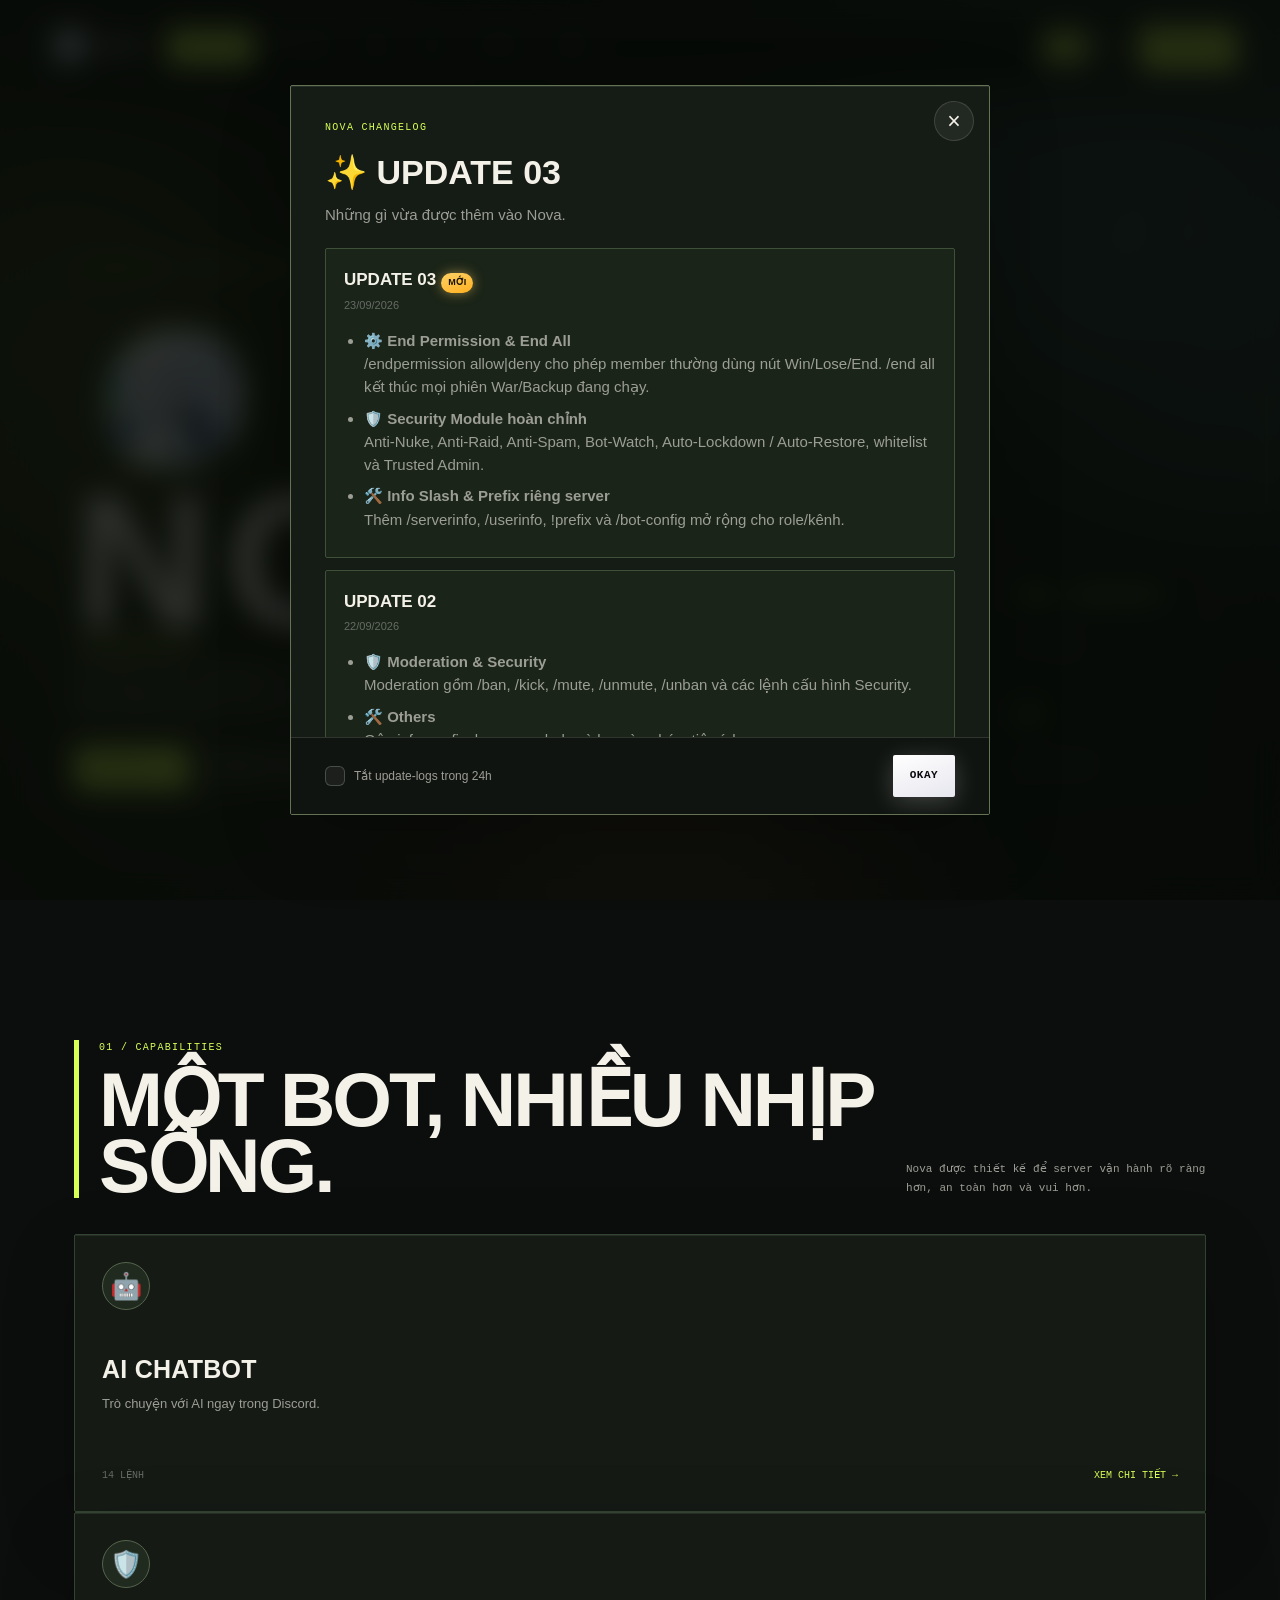
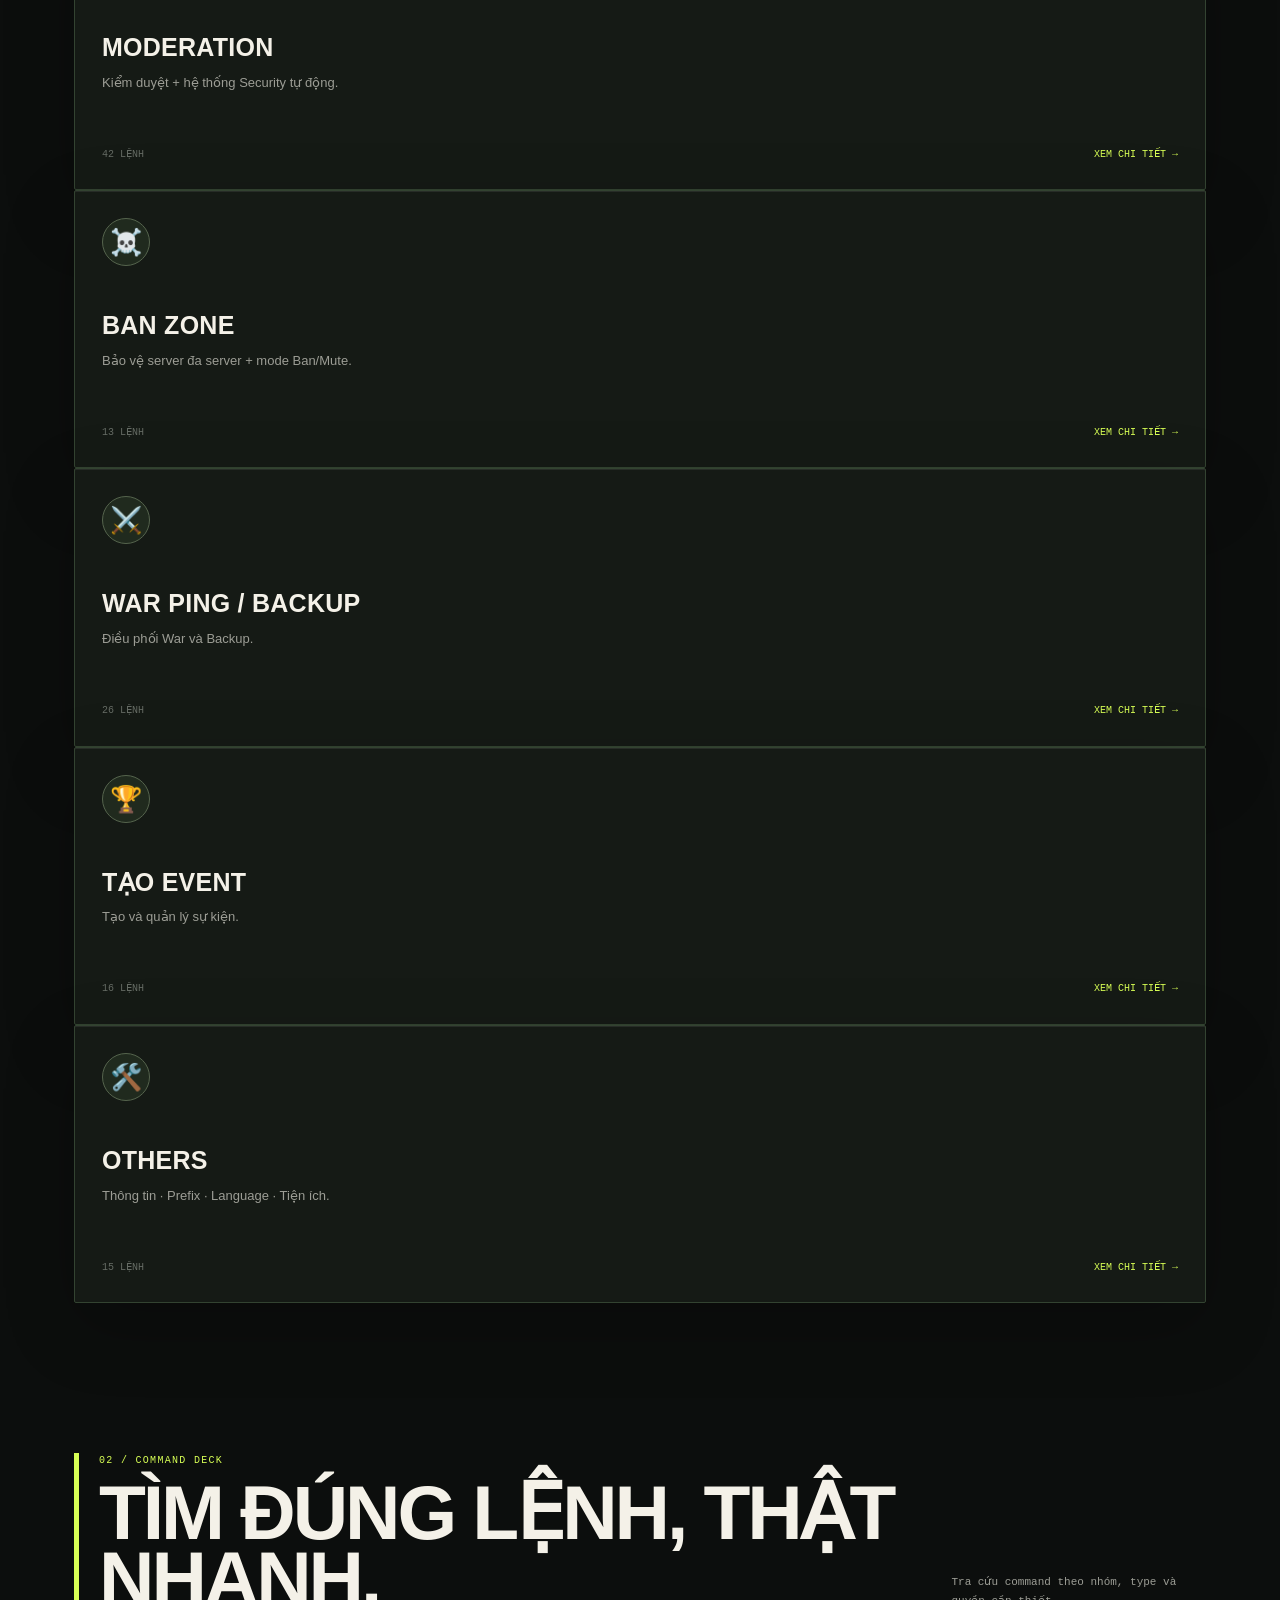
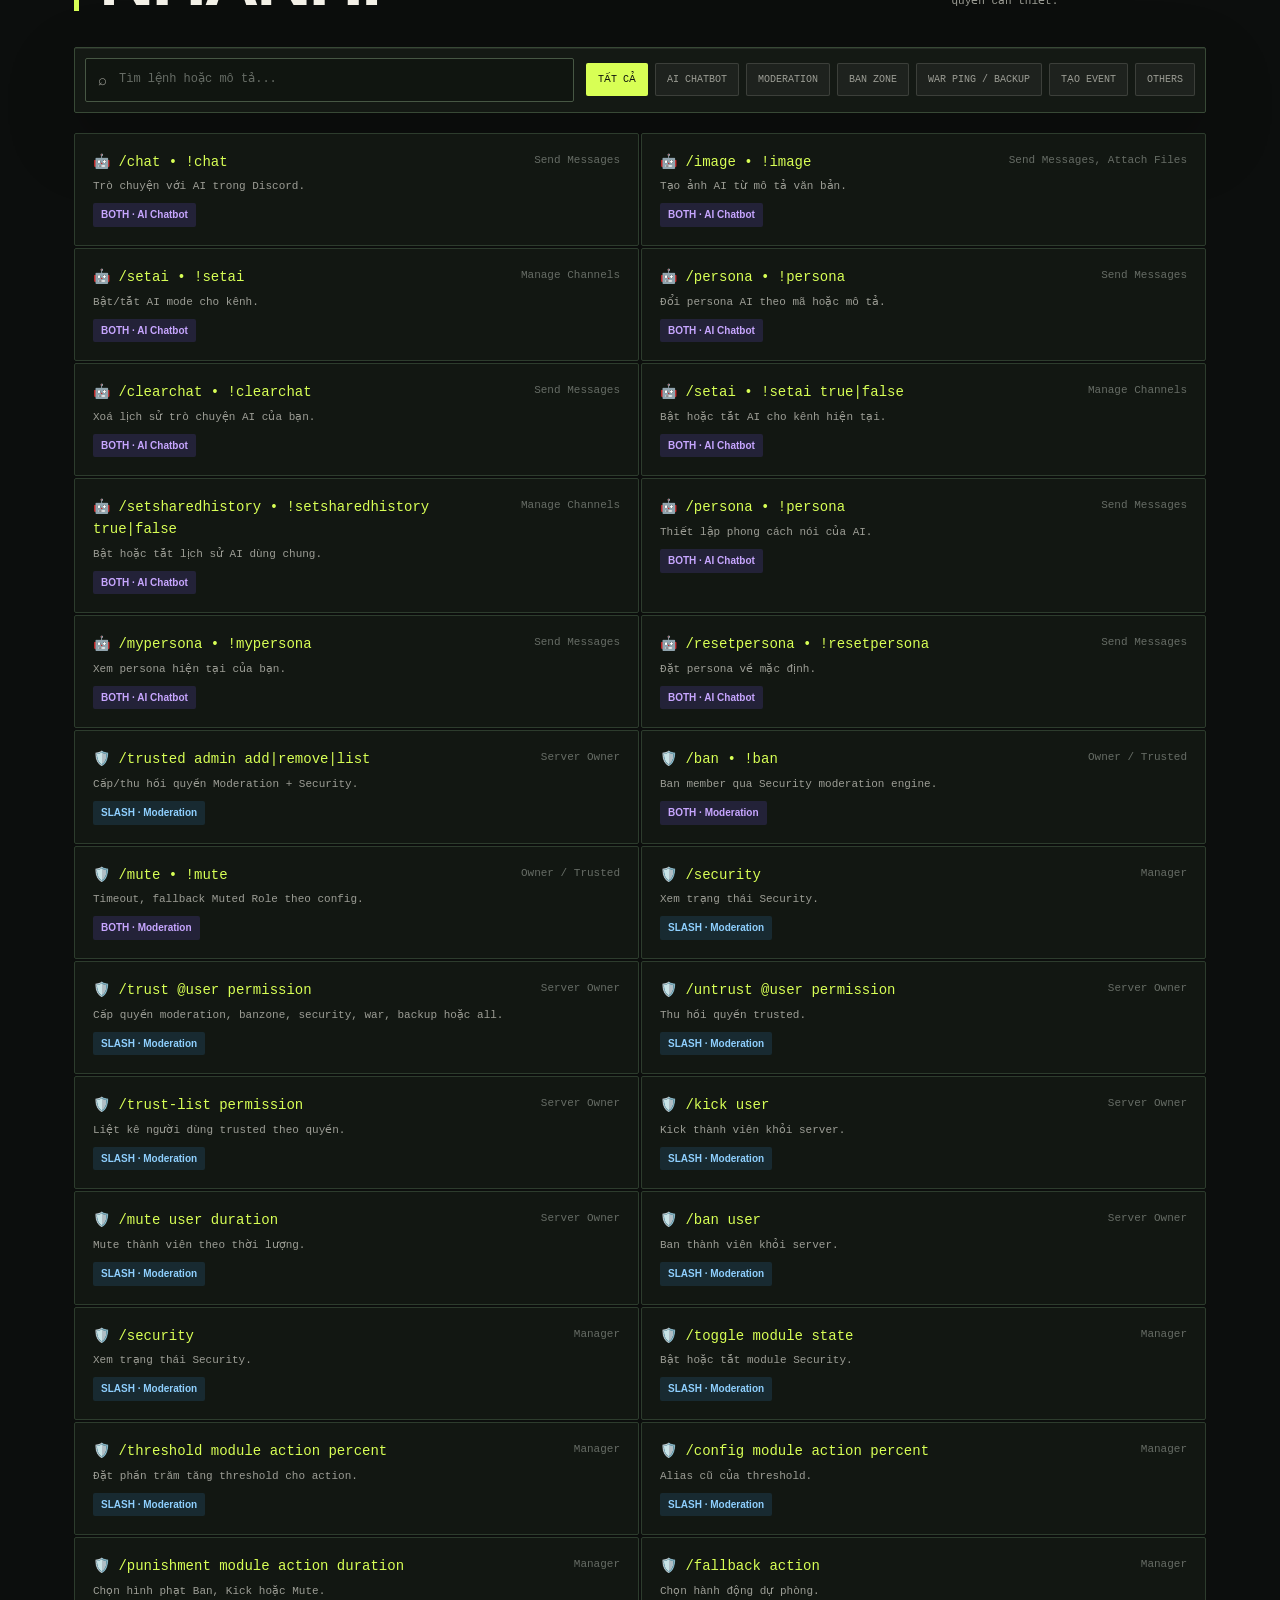
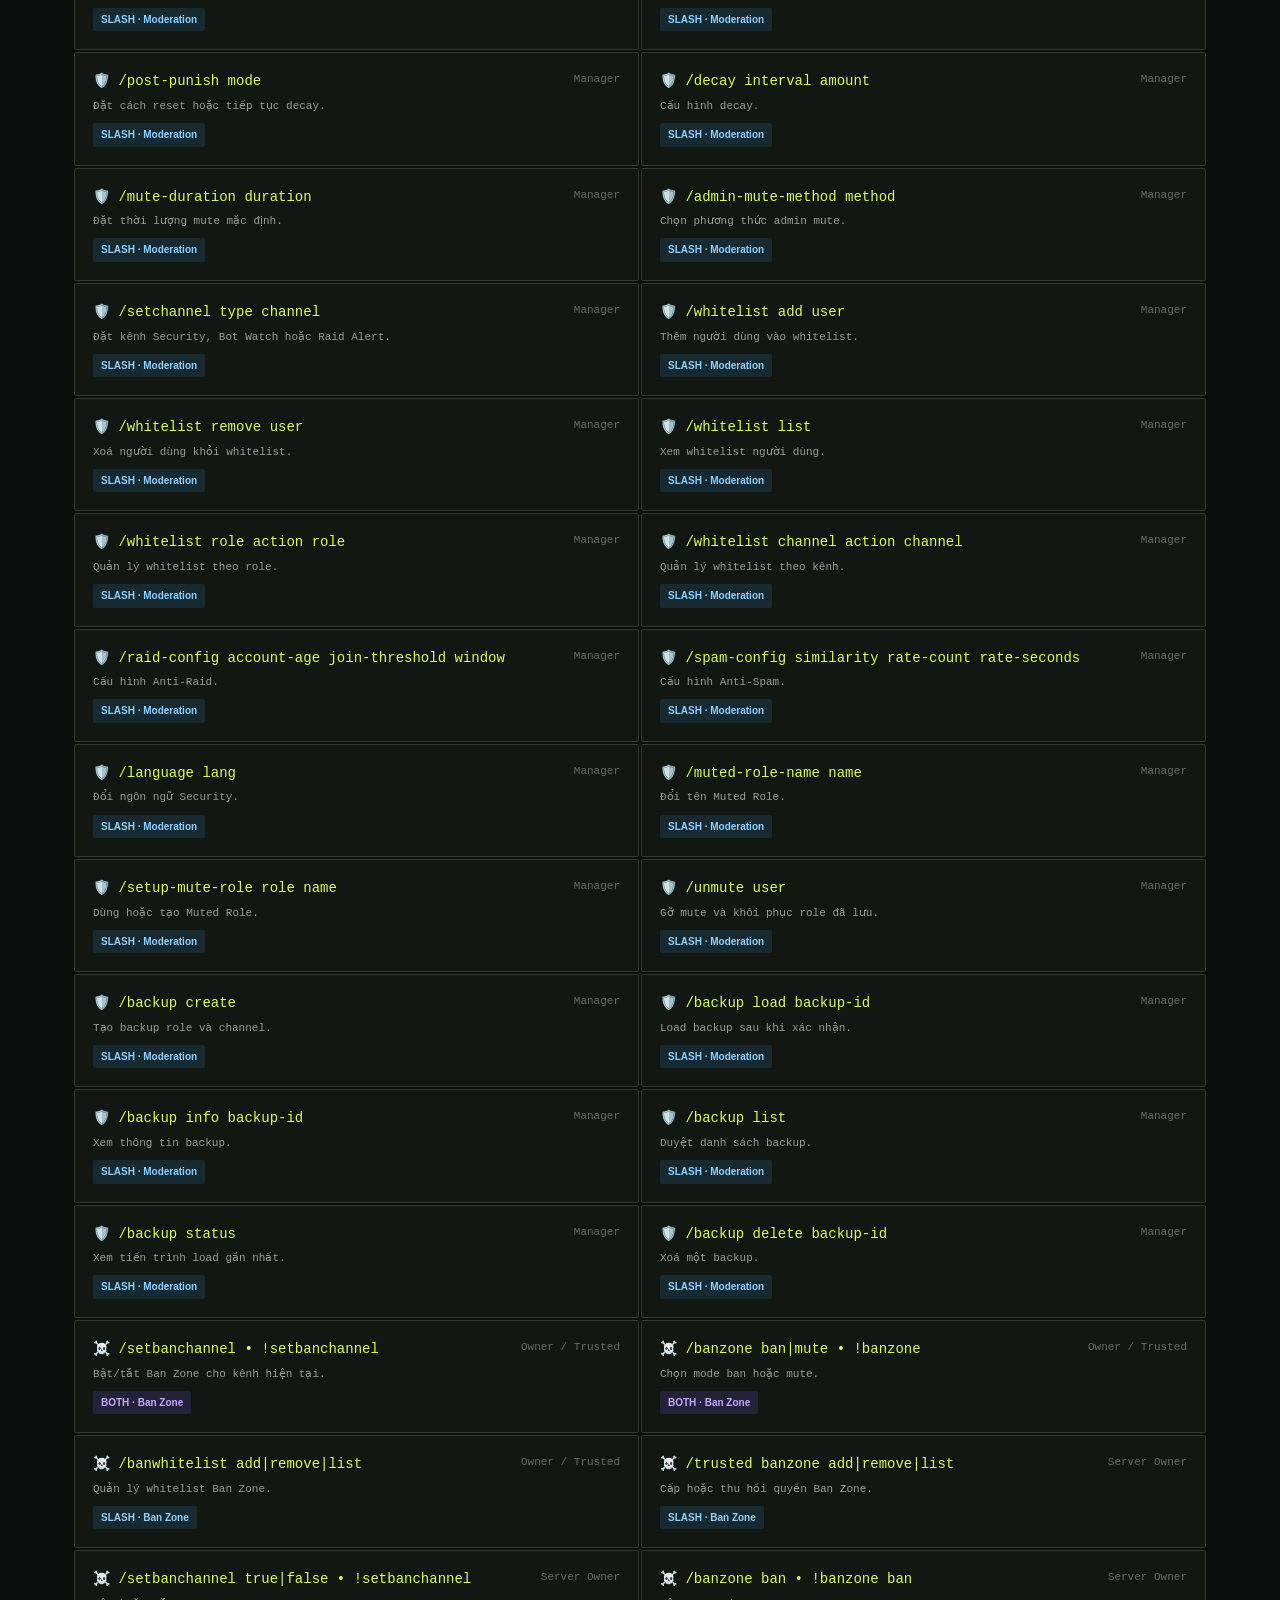
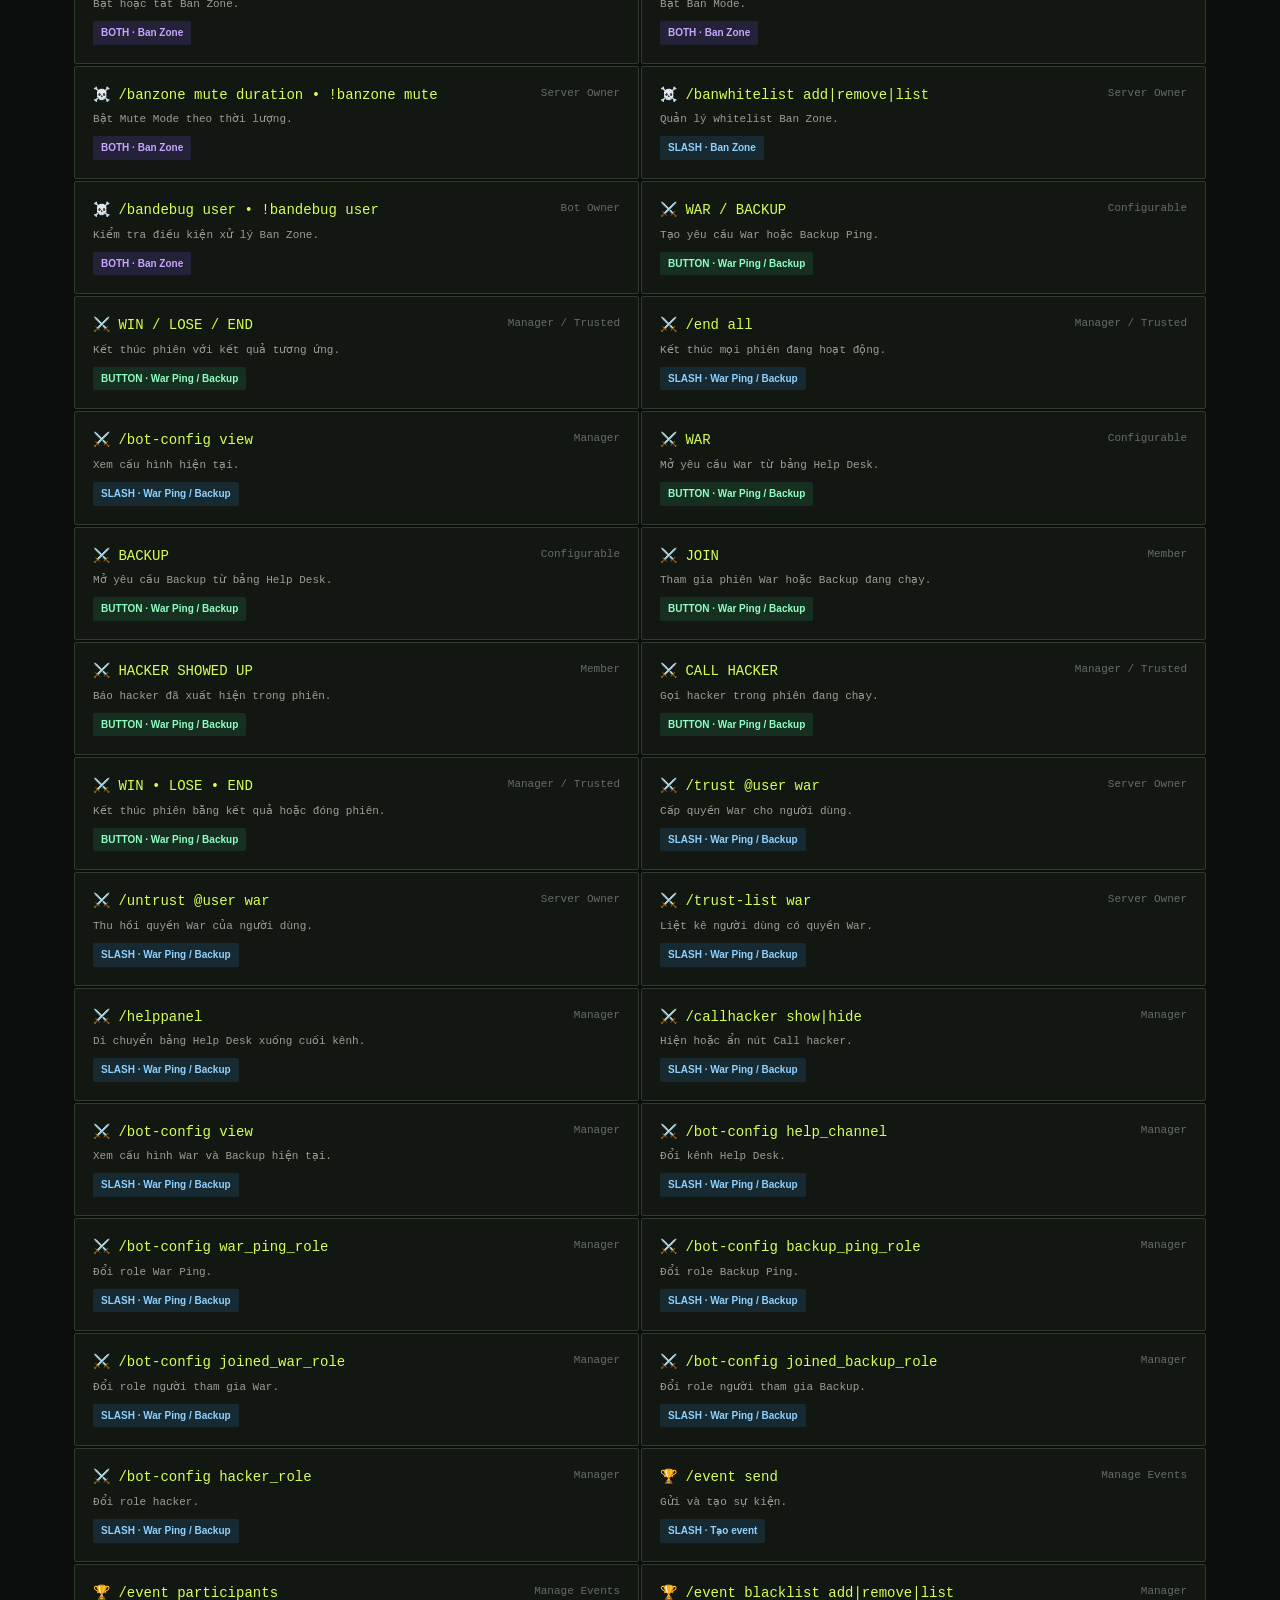
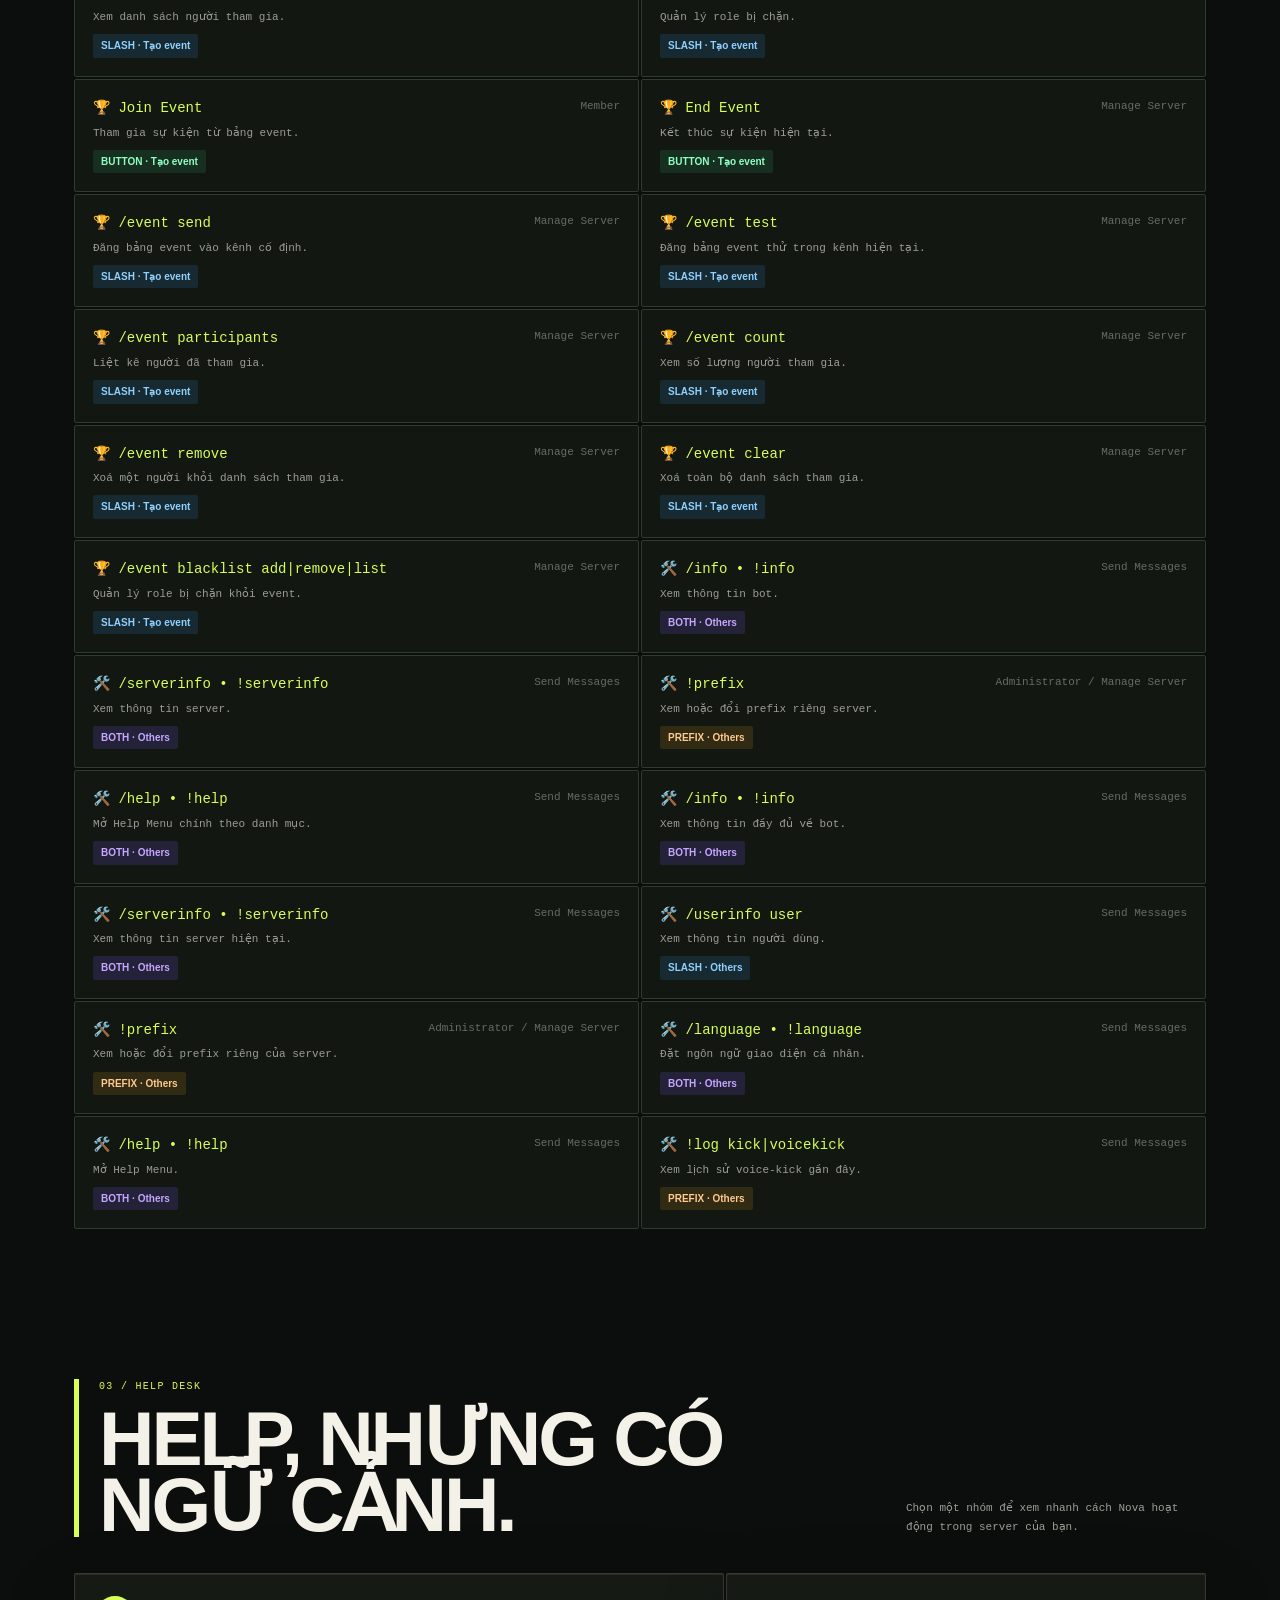
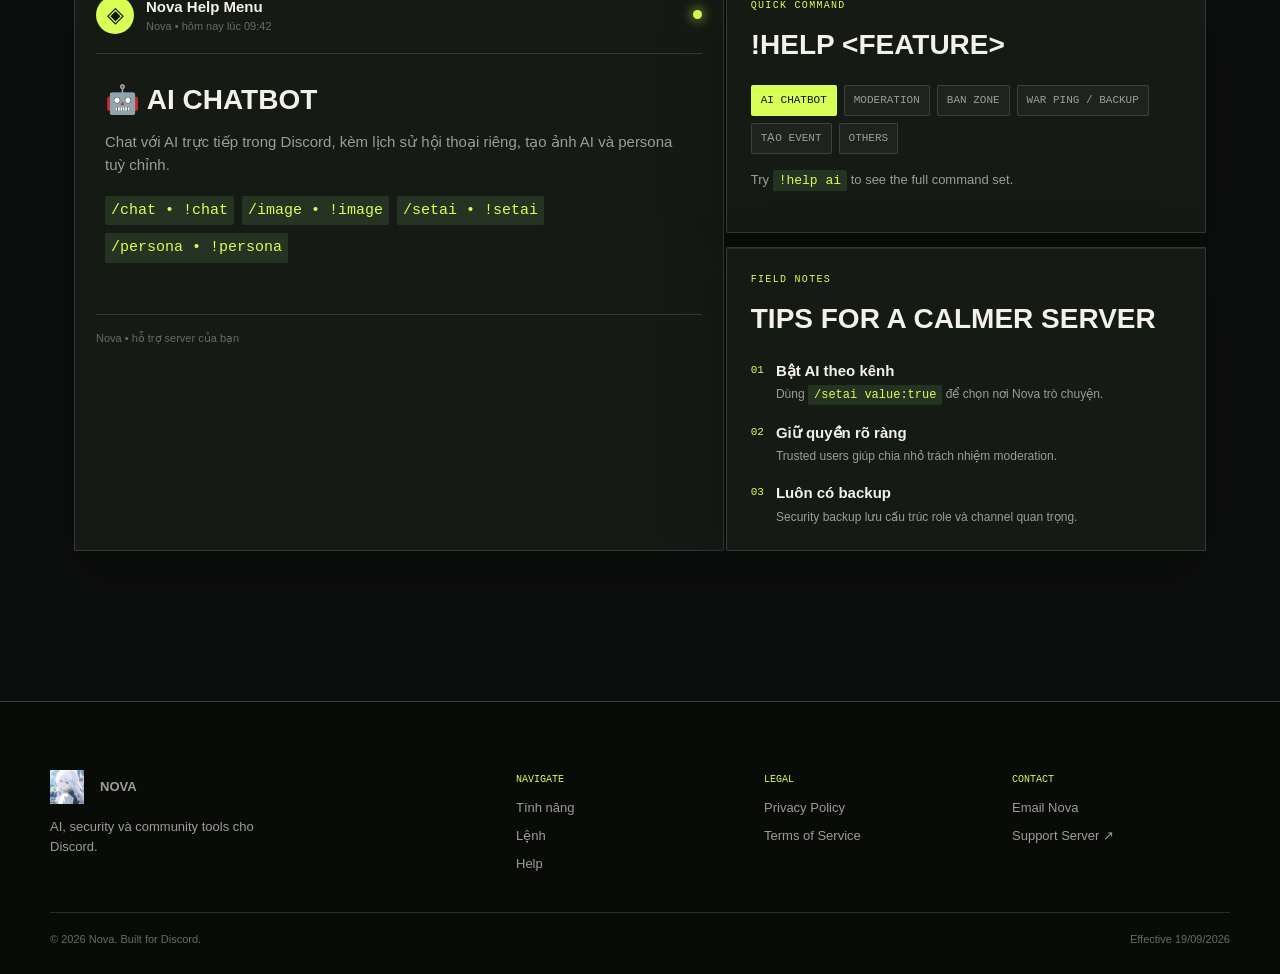
==== index.html @ 3b504ce3 "Update index.html" ====
<!doctype html>
<html lang="vi">
<head>
  <meta charset="utf-8">
  <meta name="viewport" content="width=device-width, initial-scale=1">
  <meta name="theme-color" content="#050507">
  <meta name="description" content="Nova - Discord bot với AI, moderation, Ban Zone, War Ping và Event.">
  <title>Nova — Discord bot</title>
  <link rel="icon" href="assets/favicon.svg?v=3" type="image/svg+xml">
  <link rel="alternate icon" href="assets/favicon.svg?v=3" sizes="any">
  <link rel="stylesheet" href="style.css">
  <link rel="stylesheet" href="redesign.css">
  <link rel="stylesheet" href="wordmark.css">
</head>
<body data-page="home">
  <a class="skip-link" href="#main">Bỏ qua đến nội dung</a>
  <div class="aurora" aria-hidden="true"><span class="blob blob-one"></span><span class="blob blob-two"></span><span class="blob blob-three"></span><span class="grain"></span></div>
  <header class="site-header">
    <nav class="nav glass" aria-label="Điều hướng chính">
      <a class="brand" href="#home" aria-label="Nova trang chủ"><img src="assets/avatar.svg" alt="Nova avatar"><span>Nova</span></a>
      <div class="nav-links">
        <a class="nav-link active" href="#home">Trang chủ</a><a class="nav-link" href="#features">Tính năng</a><a class="nav-link" href="#commands">Lệnh</a><a class="nav-link" href="#help">Help</a><a class="nav-link" href="privacy-policy.html">Privacy</a><a class="nav-link" href="terms-of-service.html">Terms</a>
      </div>
      <div class="nav-actions"><div class="language-switch" role="group" aria-label="Ngôn ngữ"><span class="seg-thumb"></span><button class="lang-button active" data-lang="vi">VI</button><button class="lang-button" data-lang="en">EN</button></div><a class="btn btn-primary invite-nav" href="https://discord.com/oauth2/authorize?client_id=1532745879944036523" target="_blank" rel="noreferrer">Mời Nova</a><button class="icon-button menu-toggle" aria-label="Mở menu" aria-expanded="false">☰</button></div>
    </nav>
    <div class="mobile-menu glass" aria-hidden="true"><a href="#home">Trang chủ</a><a href="#features">Tính năng</a><a href="#commands">Lệnh</a><a href="#help">Help</a><a href="privacy-policy.html">Privacy</a><a href="terms-of-service.html">Terms</a><a class="btn btn-primary" href="https://discord.gg/qkyu3G6WMa" target="_blank" rel="noreferrer">Tham gia Support Server</a></div>
  </header>
  <main id="main">
    <section id="home" class="hero section-shell">
      <div class="hero-copy reveal"><div class="avatar-wrap"><span class="avatar-glow"></span><img src="assets/avatar.svg" alt="Nova bot avatar" class="hero-avatar"></div><p class="eyebrow">✦ Discord bot / made for communities</p><h1>Nova</h1><p class="hero-subtitle">AI thông minh, moderation vững vàng và những công cụ cộng đồng được gói gọn trong một bot.</p><div class="hero-actions"><a class="btn btn-primary" href="https://discord.com/oauth2/authorize?client_id=1532745879944036523" target="_blank" rel="noreferrer">Mời Nova <span>↗</span></a><a class="btn btn-glass" href="https://discord.gg/qkyu3G6WMa" target="_blank" rel="noreferrer">Tham gia Support</a><a class="btn btn-ghost" href="#features">Khám phá tính năng <span>↓</span></a></div></div>
      <div class="stats-grid reveal"><div class="stat glass"><span class="stat-value">Qwen3.7-max</span><span class="stat-label">Mô hình AI</span></div><div class="stat glass"><span class="stat-value">nova_.inovation</span><span class="stat-label">Chủ sở hữu</span></div><div class="stat glass"><span class="stat-value">6</span><span class="stat-label">Nhóm tính năng</span></div><div class="stat glass"><span class="stat-value">60+</span><span class="stat-label">Lệnh sẵn sàng</span></div></div>
    </section>
    <section id="features" class="section-shell section"><div class="section-heading reveal"><div><p class="eyebrow">01 / capabilities</p><h2>Một bot, nhiều nhịp sống.</h2></div><p>Nova được thiết kế để server vận hành rõ ràng hơn, an toàn hơn và vui hơn.</p></div><div id="feature-grid" class="feature-grid"></div></section>
    <section id="commands" class="section-shell section"><div class="section-heading reveal"><div><p class="eyebrow">02 / command deck</p><h2>Tìm đúng lệnh, thật nhanh.</h2></div><p>Tra cứu command theo nhóm, type và quyền cần thiết.</p></div><div class="command-toolbar glass"><div class="search-wrap"><span>⌕</span><input id="command-search" type="search" placeholder="Tìm lệnh hoặc mô tả..." aria-label="Tìm lệnh"><button id="clear-search" class="clear-search" aria-label="Xóa tìm kiếm">×</button></div><div id="category-chips" class="chips"></div></div><div id="command-list" class="command-list"></div><p id="no-results" class="empty-state" hidden>Không tìm thấy lệnh phù hợp.</p></section>
    <section id="help" class="section-shell section"><div class="section-heading reveal"><div><p class="eyebrow">03 / help desk</p><h2>Help, nhưng có ngữ cảnh.</h2></div><p>Chọn một nhóm để xem nhanh cách Nova hoạt động trong server của bạn.</p></div><div class="help-layout"><div class="discord-preview glass reveal"><div class="discord-top"><span class="discord-mark">◈</span><div><strong>Nova Help Menu</strong><small>Nova • hôm nay lúc 09:42</small></div><span class="online-dot"></span></div><div id="help-preview" class="help-preview"></div><div class="discord-footer">Nova • hỗ trợ server của bạn</div></div><div class="help-side"><div class="glass help-panel reveal"><p class="eyebrow">Quick command</p><h3>!help &lt;feature&gt;</h3><div id="help-feature-chips" class="chips compact"></div><div id="help-feature-result" class="help-result"></div></div><div class="glass help-panel reveal"><p class="eyebrow">Field notes</p><h3>Tips for a calmer server</h3><ul class="tip-list"><li><span>01</span><div><strong>Bật AI theo kênh</strong><small>Dùng <code>/setai value:true</code> để chọn nơi Nova trò chuyện.</small></div></li><li><span>02</span><div><strong>Giữ quyền rõ ràng</strong><small>Trusted users giúp chia nhỏ trách nhiệm moderation.</small></div></li><li><span>03</span><div><strong>Luôn có backup</strong><small>Security backup lưu cấu trúc role và channel quan trọng.</small></div></li></ul></div></div></div></section>
  </main>
  <footer class="site-footer"><div class="footer-inner"><div class="footer-brand"><a class="brand" href="#home"><img src="assets/avatar.svg" alt="Nova avatar"><span>Nova</span></a><p>AI, security và community tools cho Discord.</p></div><div><p class="footer-label">Navigate</p><a href="#features">Tính năng</a><a href="#commands">Lệnh</a><a href="#help">Help</a></div><div><p class="footer-label">Legal</p><a href="privacy-policy.html">Privacy Policy</a><a href="terms-of-service.html">Terms of Service</a></div><div><p class="footer-label">Contact</p><a href="mailto:anhbao27072011@gmail.com">Email Nova</a><a href="https://discord.gg/qkyu3G6WMa" target="_blank" rel="noreferrer">Support Server ↗</a></div></div><div class="footer-bottom"><span>© 2026 Nova. Built for Discord.</span><span>Effective 19/09/2026</span></div></footer>
  <div id="feature-modal" class="modal-backdrop" hidden><div class="modal glass" role="dialog" aria-modal="true" aria-labelledby="feature-modal-title"><button class="modal-close icon-button" data-close="feature-modal" aria-label="Đóng">×</button><div id="feature-modal-content"></div></div></div>
  <div id="update-modal" class="modal-backdrop" hidden><div class="update-modal glass" role="dialog" aria-modal="true" aria-labelledby="update-modal-title"><button class="modal-close icon-button" data-close="update-modal" aria-label="Đóng">×</button><header class="update-header"><p class="eyebrow">Nova changelog</p><h2 id="update-modal-title">✨ UPDATE 03</h2><p>Những gì vừa được thêm vào Nova.</p></header><div id="update-log-body" class="update-history"></div><footer class="update-footer"><label><input id="snooze-updates" type="checkbox"> Tắt update-logs trong 24h</label><button class="btn btn-light" data-close="update-modal">Okay</button></footer></div></div>
  <script src="script.js"></script>
  <script src="motion.js"></script>
</body>
</html>
---- style.css ----
@import url("redesign.css");
@import url("wordmark.css");

/* Final visual overrides for the redesign. */
:is(.avatar-wrap,.brand,.footer-brand) img{box-shadow:none!important;background:transparent!important}
.avatar-glow{display:none!important}
.brand img{width:34px!important;height:34px!important;object-fit:cover!important}
.stats-grid{width:min(940px,100%);margin-inline:auto!important;justify-content:center}
.legal-page{width:min(940px,calc(100% - 40px));margin-inline:auto}
.footer-brand .brand{display:flex!important;flex-direction:row!important;align-items:center!important;width:max-content!important;gap:14px!important}
.footer-brand .brand>span{display:inline-block!important;margin-left:0!important;white-space:nowrap!important}

/* ============================================================
   FIX: Lưới feature card gọn gàng 3 cột × 2 hàng
   Ghi đè các offset/translateY lộn xộn từ redesign.css
   ============================================================ */
.feature-grid{
  grid-template-columns:repeat(3,1fr)!important;
  gap:14px!important;
}
.feature-card,
.feature-card:nth-child(4){
  grid-column:auto!important;
}
.feature-card:nth-child(5),
.feature-card:nth-child(6){
  transform:none!important;
}
.feature-card:hover,
.feature-card:nth-child(4):hover,
.feature-card:nth-child(5):hover,
.feature-card:nth-child(6):hover{
  transform:translateY(-10px) rotate(-1deg)!important;
}

body[data-page="legal"]{background:#0c0e0d!important;color:#f4f1e8!important;font-family:"Trebuchet MS",Century Gothic,sans-serif!important;background-image:linear-gradient(rgba(244,241,232,.035) 1px,transparent 1px),linear-gradient(90deg,rgba(244,241,232,.035) 1px,transparent 1px)!important;background-size:72px 72px!important}
body[data-page="legal"] .aurora{display:none!important}
body[data-page="legal"] .site-header{top:18px!important}
body[data-page="legal"] .nav{height:58px!important;border-radius:2px!important;padding:0 10px 0 18px!important;background:rgba(12,15,13,.84)!important;border:1px solid rgba(216,255,85,.22)!important;box-shadow:0 0 0 1px rgba(216,255,85,.04),0 18px 45px rgba(0,0,0,.3)!important}
body[data-page="legal"] .brand{font-size:17px!important;text-transform:uppercase!important;letter-spacing:.12em!important}
body[data-page="legal"] .brand img{width:34px!important;height:34px!important;border-radius:2px!important;box-shadow:5px 5px 0 #d8ff55!important}
body[data-page="legal"] .brand img{box-shadow:none!important}
body[data-page="legal"] .nav-link{border-radius:2px!important;color:#aaa99f!important;font-family:"Courier New",monospace!important;font-size:11px!important;text-transform:uppercase!important}
body[data-page="legal"] .nav-link:hover,body[data-page="legal"] .nav-link.active{color:#10130e!important;background:#d8ff55!important}
body[data-page="legal"] .nav-links{display:none!important}
body[data-page="legal"] .nav-actions{display:flex!important;align-items:center!important;gap:14px!important;margin-left:auto!important}
body[data-page="legal"] .nav-actions>a{display:none!important}
body[data-page="legal"] .nav-actions .language-switch{display:flex!important;position:relative!important;width:110px!important;height:40px!important;align-items:center!important;justify-content:space-around!important}
body[data-page="legal"] .nav-actions .lang-button{position:relative!important;z-index:2!important;width:50%!important;height:100%!important;border:0!important;background:transparent!important;color:#aaa99f!important;font:700 11px "Courier New",monospace!important}
body[data-page="legal"] .nav-actions .lang-button.active{color:#10130e!important}
body[data-page="legal"] .nav-actions .seg-thumb{position:absolute!important;z-index:1!important;inset:1px auto 1px 1px!important;width:50%!important;background:#d8ff55!important;transition:transform .2s ease!important}
body[data-page="legal"] .nav-actions .language-switch.en .seg-thumb{transform:translateX(100%)!important}
body[data-page="legal"] .nav-actions .menu-toggle{display:grid!important;place-items:center!important;width:40px!important;height:40px!important;border:1px solid rgba(244,241,232,.22)!important;border-radius:2px!important;background:rgba(19,23,20,.72)!important;font-size:24px!important}
body[data-page="legal"] .mobile-menu{display:none!important;position:fixed!important;top:88px!important;right:24px!important;left:auto!important;width:220px!important;padding:16px!important;z-index:30!important}
body[data-page="legal"] .mobile-menu.open{display:grid!important;gap:12px!important}
body[data-page="legal"] .nav-actions::before{content:"VI        EN";display:inline-flex;align-items:center;height:38px;padding:0 13px;border:1px solid rgba(244,241,232,.22);border-radius:2px;color:#aaa99f;background:rgba(19,23,20,.72);font:700 11px "Courier New",monospace;white-space:pre;word-spacing:0}
body[data-page="legal"] .nav-actions::after{content:"☰";display:grid;place-items:center;width:40px;height:40px;border:1px solid rgba(244,241,232,.22);border-radius:2px;color:#f4f1e8;background:rgba(19,23,20,.72);font:24px/1 Arial,sans-serif}
body[data-page="legal"] .nav-actions::before,body[data-page="legal"] .nav-actions::after{display:none!important}
body[data-page="legal"] .legal-page{width:min(940px,calc(100% - 40px))!important;margin:0 auto!important;padding:150px 0 90px!important;background:transparent!important}
body[data-page="legal"] .legal-doc{background:rgba(19,23,20,.92)!important;border:1px solid rgba(216,255,85,.24)!important;border-radius:2px!important;box-shadow:0 24px 70px rgba(0,0,0,.22),inset 0 1px rgba(255,255,255,.08)!important}
body[data-page="legal"] .legal-doc h1{font-family:"Trebuchet MS",Arial,sans-serif!important;font-weight:900!important;letter-spacing:0!important;line-height:.92!important}
body[data-page="legal"] .legal-doc h2{font-family:"Trebuchet MS",Arial,sans-serif!important}
body[data-page="legal"] .legal-doc .eyebrow,body[data-page="legal"] .footer-label{font-family:"Courier New",monospace!important;color:#d8ff55!important}

/* ============================================================
   Nút "Quay lại Trang Chủ" — cố định góc phải dưới viewport
   ============================================================ */
body[data-page="legal"] .footer-bottom span:last-child a[href="index.html"]{
  position:fixed!important;
  right:24px!important;
  bottom:24px!important;
  top:auto!important;
  left:auto!important;
  z-index:60!important;
  display:inline-flex!important;
  align-items:center!important;
  margin:0!important;
  padding:12px 16px;
  border:1px solid #d8ff55;
  border-radius:2px;
  background:#d8ff55;
  color:#10130e;
  font-family:"Courier New",monospace!important;
  font-weight:700!important;
  font-size:0!important;
  line-height:1;
  text-transform:uppercase;
  box-shadow:5px 5px 0 rgba(216,255,85,.28);
  transition:transform .2s ease, box-shadow .2s ease;
}
body[data-page="legal"] .footer-bottom span:last-child a[href="index.html"]::after{
  content:"Quay lại Trang Chủ";
  font-size:11px;
  letter-spacing:.04em;
}
body[data-page="legal"] .footer-bottom span:last-child a[href="index.html"]:hover{
  transform:translate(-2px,-2px);
  box-shadow:7px 7px 0 rgba(216,255,85,.4);
}
@media (max-width:480px){
  body[data-page="legal"] .footer-bottom span:last-child a[href="index.html"]{
    right:14px!important;
    bottom:14px!important;
    padding:10px 13px;
  }
}

.modal-backdrop[hidden]{display:none}
:root{--bg:#050507;--glass:rgba(255,255,255,.055);--stroke:rgba(255,255,255,.11);--stroke-2:rgba(255,255,255,.2);--text:#f5f5f7;--muted:rgba(235,235,245,.62);--muted-2:rgba(235,235,245,.4);--accent:#7c5cff;--accent-2:#3fa9ff;--accent-3:#ff5ca8;--new:#ffd166;--radius:22px;--radius-lg:30px;--shadow:0 24px 70px rgba(0,0,0,.6);--shadow-sm:0 10px 30px rgba(0,0,0,.4);--blur:saturate(180%) blur(26px);--nav-h:64px;--maxw:1180px;--font:-apple-system,BlinkMacSystemFont,"SF Pro Display","SF Pro Text","Segoe UI",Inter,Roboto,"Helvetica Neue",Arial,sans-serif;--mono:ui-monospace,SFMono-Regular,Menlo,Consolas,monospace}*{box-sizing:border-box}html{scroll-behavior:smooth}body{margin:0;background:var(--bg);color:var(--text);font-family:var(--font);font-size:15px;line-height:1.55;overflow-x:hidden}a{color:inherit;text-decoration:none}button,input{font:inherit}button{color:inherit;cursor:pointer}.aurora{position:fixed;inset:0;z-index:-1;overflow:hidden;pointer-events:none;background:radial-gradient(1200px 700px at 15% -10%,rgba(124,92,255,.22),transparent 60%),radial-gradient(900px 600px at 90% 10%,rgba(63,169,255,.16),transparent 60%),radial-gradient(1000px 800px at 50% 110%,rgba(255,92,168,.12),transparent 60%),linear-gradient(180deg,#050507,#08080d 50%,#050507)}.blob{position:absolute;width:38vw;height:38vw;min-width:330px;min-height:330px;border-radius:50%;filter:blur(90px);opacity:.5}.blob-one{background:#694bff;left:-14%;top:12%;animation:drift-one 38s ease-in-out infinite}.blob-two{background:#168cff;right:-16%;top:4%;animation:drift-two 46s ease-in-out infinite}.blob-three{background:#e84099;left:32%;bottom:-28%;animation:drift-three 50s ease-in-out infinite}.grain{position:absolute;inset:0;opacity:.035;mix-blend-mode:overlay;background-image:url("data:image/svg+xml,%3Csvg viewBox='0 0 180 180' xmlns='http://www.w3.org/2000/svg'%3E%3Cfilter id='n'%3E%3CfeTurbulence type='fractalNoise' baseFrequency='.9' numOctaves='4' stitchTiles='stitch'/%3E%3C/filter%3E%3Crect width='100%25' height='100%25' filter='url(%23n)' opacity='.7'/%3E%3C/svg%3E")}.glass{background:linear-gradient(160deg,rgba(255,255,255,.09),rgba(255,255,255,.035));border:1px solid var(--stroke);border-radius:var(--radius-lg);backdrop-filter:var(--blur);-webkit-backdrop-filter:var(--blur);box-shadow:var(--shadow-sm),inset 0 1px 0 rgba(255,255,255,.14);position:relative;isolation:isolate}.glass:after{content:"";position:absolute;inset:0;border-radius:inherit;background:linear-gradient(180deg,rgba(255,255,255,.1),transparent 40%);mix-blend-mode:overlay;opacity:.6;pointer-events:none;z-index:-1}.site-header{position:fixed;top:12px;left:0;right:0;z-index:20;pointer-events:none}.nav{height:64px;max-width:calc(var(--maxw) + 32px);margin:auto;padding:0 12px 0 16px;display:flex;align-items:center;gap:22px;background:linear-gradient(160deg,rgba(22,22,30,.78),rgba(14,14,20,.68));border-radius:20px;pointer-events:auto}.brand{display:flex;align-items:center;gap:10px;font-weight:800;font-size:18px;letter-spacing:-.03em;white-space:nowrap}.brand img{width:34px;height:34px;border-radius:11px;box-shadow:0 7px 20px rgba(90,60,255,.35)}.nav-links{display:flex;align-items:center;gap:2px;flex:1}.nav-link{padding:9px 13px;border-radius:12px;color:var(--muted);transition:all .2s ease}.nav-link:hover,.nav-link.active{color:var(--text);background:rgba(255,255,255,.08)}.nav-link.active{box-shadow:inset 0 1px rgba(255,255,255,.1)}

/* Đẩy cụm VI/EN + Mời Nova + menu 3 gạch sang phải */
.nav-actions{display:flex;align-items:center;gap:10px;margin-left:auto}

.language-switch{position:relative;width:88px;height:36px;border-radius:12px;background:rgba(255,255,255,.07);border:1px solid var(--stroke);display:flex;padding:3px}.seg-thumb{position:absolute;left:3px;top:3px;width:40px;height:28px;border-radius:9px;background:linear-gradient(160deg,rgba(255,255,255,.95),rgba(230,230,245,.82));transition:transform .32s cubic-bezier(.34,1.4,.5,1);z-index:0}.language-switch.en .seg-thumb{transform:translateX(100%)}.lang-button{width:40px;height:28px;border:0;background:transparent;color:var(--muted);font-size:11px;font-weight:800;position:relative;z-index:1}.lang-button.active{color:#0a0a12}.btn{border:1px solid transparent;border-radius:14px;display:inline-flex;justify-content:center;align-items:center;gap:8px;min-height:44px;padding:0 17px;font-weight:750;transition:transform .22s cubic-bezier(.34,1.3,.5,1),box-shadow .22s,background .22s}.btn:hover{transform:translateY(-2px)}.btn:active{transform:scale(.97)}.btn-primary{background:linear-gradient(160deg,#8b6bff,#5f3fff 55%,#3f7bff);box-shadow:0 8px 26px rgba(110,80,255,.42),inset 0 1px rgba(255,255,255,.35)}.btn-primary:hover{box-shadow:0 12px 35px rgba(110,80,255,.6),inset 0 1px rgba(255,255,255,.45)}.btn-glass{background:linear-gradient(160deg,rgba(255,255,255,.16),rgba(255,255,255,.07));border-color:var(--stroke-2);backdrop-filter:blur(12px)}.btn-ghost{background:transparent;border-color:var(--stroke);color:var(--muted)}.btn-ghost:hover{background:rgba(255,255,255,.06);color:var(--text)}.btn-light{background:linear-gradient(160deg,#fff,#e6e6ee);color:#08080c;box-shadow:0 5px 24px rgba(255,255,255,.2);border:0}.icon-button{width:40px;height:40px;border:1px solid var(--stroke);border-radius:12px;background:rgba(255,255,255,.06);display:grid;place-items:center;font-size:23px;line-height:1;transition:.25s}.icon-button:hover{transform:rotate(90deg);background:rgba(255,92,168,.16);border-color:rgba(255,92,168,.45)}.menu-toggle{display:none}.mobile-menu{display:none;pointer-events:auto}.section-shell{max-width:var(--maxw);margin:auto;padding-left:24px;padding-right:24px}.hero{min-height:780px;padding-top:150px;display:flex;flex-direction:column;align-items:center;text-align:center}.hero-copy{display:flex;flex-direction:column;align-items:center}.avatar-wrap{position:relative;margin-bottom:25px}.hero-avatar{width:132px;height:132px;border-radius:36px;border:1px solid rgba(255,255,255,.5);box-shadow:0 24px 60px rgba(90,60,255,.45);position:relative}.avatar-glow{position:absolute;inset:-46px;border-radius:50%;background:radial-gradient(circle,rgba(93,71,255,.7),rgba(45,140,255,.25) 45%,transparent 70%);filter:blur(26px);animation:pulse 6s ease-in-out infinite}.eyebrow{color:#a99cff;font-family:var(--mono);font-size:11px;text-transform:uppercase;letter-spacing:.11em;margin:0 0 10px}.hero h1{font-size:clamp(56px,13vw,116px);line-height:.95;letter-spacing:-.045em;margin:0;font-weight:800;background:linear-gradient(180deg,#fff 5%,rgba(245,245,247,.55));color:transparent;background-clip:text;-webkit-background-clip:text}.hero-subtitle{max-width:560px;color:var(--muted);font-size:18px;margin:24px 0 26px}.hero-actions{display:flex;gap:10px;flex-wrap:wrap;justify-content:center}.stats-grid{width:100%;display:grid;grid-template-columns:repeat(4,1fr);gap:12px;margin-top:74px}.stat{padding:21px 18px;text-align:left;border-radius:20px;background:linear-gradient(160deg,rgba(255,255,255,.08),rgba(255,255,255,.03))}.stat-value{display:block;font-size:17px;font-weight:750;white-space:nowrap;overflow:hidden;text-overflow:ellipsis}.stat-label{display:block;color:var(--muted-2);font-size:12px;margin-top:6px}.section{padding-top:110px}.section-heading{display:flex;justify-content:space-between;align-items:end;gap:30px;margin-bottom:28px}.section-heading h2{font-size:clamp(32px,5vw,57px);line-height:1;letter-spacing:-.04em;margin:0}.section-heading>p{max-width:300px;color:var(--muted);margin:0}.feature-card{min-height:230px;padding:24px;overflow:hidden;cursor:pointer;transition:transform .3s cubic-bezier(.34,1.3,.5,1),border-color .3s,box-shadow .3s}.feature-card:before{content:"";position:absolute;inset:0;background:radial-gradient(420px circle at var(--mx,50%) var(--my,0%),rgba(124,92,255,.23),transparent 45%);opacity:0;transition:opacity .3s;z-index:-1}.feature-card:hover{transform:translateY(-6px);border-color:rgba(255,255,255,.24);box-shadow:0 20px 45px rgba(0,0,0,.45),inset 0 1px rgba(255,255,255,.2)}.feature-card:hover:before{opacity:1}.feature-icon{width:52px;height:52px;display:grid;place-items:center;font-size:26px;border:1px solid var(--stroke);border-radius:16px;background:rgba(255,255,255,.07);margin-bottom:25px}.feature-card h3{font-size:21px;margin:0 0 6px}.feature-card p{color:var(--muted);margin:0;min-height:50px}.feature-meta{display:flex;justify-content:space-between;align-items:center;color:var(--muted-2);font-size:12px;margin-top:24px}.feature-meta span:last-child{color:#b9acff;transition:transform .2s}.feature-card:hover .feature-meta span:last-child{transform:translateX(4px)}.command-toolbar{padding:12px;display:flex;gap:12px;align-items:center;margin-bottom:20px;border-radius:20px}.search-wrap{flex:1;display:flex;align-items:center;gap:10px;padding:0 12px;color:var(--muted);border:1px solid var(--stroke);border-radius:13px;height:44px;background:rgba(0,0,0,.18)}.search-wrap input{flex:1;min-width:0;color:var(--text);background:transparent;border:0;outline:0}.search-wrap input::placeholder{color:var(--muted-2)}.clear-search{border:0;background:transparent;color:var(--muted);font-size:22px;display:none}.clear-search.visible{display:block}.chips{display:flex;gap:7px;flex-wrap:wrap}.chip{border:1px solid var(--stroke);border-radius:999px;background:rgba(255,255,255,.045);color:var(--muted);padding:8px 12px;font-size:12px;transition:.2s}.chip:hover,.chip.active{color:#fff;border-color:transparent;background:linear-gradient(160deg,#8b6bff,#5f3fff);box-shadow:0 5px 15px rgba(110,80,255,.3)}.command-list{display:grid;grid-template-columns:repeat(2,1fr);gap:10px}.command-card{display:grid;grid-template-columns:1fr auto;gap:10px;padding:17px 18px;border-radius:18px;background:rgba(255,255,255,.04);border:1px solid rgba(255,255,255,.08);transition:.2s}.command-card:hover{transform:translateY(-3px);border-color:rgba(255,255,255,.2);background:rgba(255,255,255,.065)}.command-name{font-family:var(--mono);font-size:14px;color:#eee}.command-description{color:var(--muted);font-size:13px;margin-top:5px}.command-perm{color:var(--muted-2);font-size:11px;text-align:right}.tag{display:inline-flex;padding:4px 8px;border-radius:7px;font-size:10px;font-weight:700;margin-top:8px}.tag-slash{background:rgba(63,169,255,.13);color:#8fd0ff}.tag-prefix{background:rgba(255,176,32,.13);color:#ffc98f}.tag-both{background:rgba(124,92,255,.16);color:#c7a6ff}.tag-button{background:rgba(57,217,138,.12);color:#8fffc1}.new-badge{display:inline-block;padding:3px 7px;border-radius:999px;background:linear-gradient(160deg,#ffd166,#ffb020);color:#1a1200;font-size:9px;font-weight:900;box-shadow:0 0 12px rgba(255,209,102,.5);margin-left:5px}.help-layout{display:grid;grid-template-columns:1.15fr .85fr;gap:14px}.discord-preview{padding:21px;border-radius:24px;background:linear-gradient(160deg,rgba(40,42,51,.78),rgba(18,19,26,.7))}.discord-top{display:flex;gap:12px;align-items:center;padding-bottom:18px;border-bottom:1px solid var(--stroke)}.discord-mark{width:38px;height:38px;display:grid;place-items:center;border-radius:13px;background:#5865f2;font-size:22px}.discord-top strong,.discord-top small{display:block}.discord-top small{color:var(--muted-2);font-size:11px}.online-dot{width:9px;height:9px;border-radius:50%;background:#57d19a;box-shadow:0 0 12px #57d19a;margin-left:auto}.help-preview{padding:24px 9px;min-height:260px}.help-preview h3{font-size:23px;margin:0 0 8px}.help-preview p{color:var(--muted);margin:0 0 20px}.help-command{display:flex;gap:8px;flex-wrap:wrap}.help-command code,.help-result code,code{font-family:var(--mono);color:#c7baff;background:rgba(124,92,255,.13);border-radius:6px;padding:3px 6px}.discord-footer{border-top:1px solid var(--stroke);padding-top:15px;color:var(--muted-2);font-size:11px}.help-side{display:flex;flex-direction:column;gap:14px}.help-panel{padding:24px;border-radius:24px}.help-panel h3{margin:0 0 18px;font-size:22px}.compact{margin-bottom:16px}.compact .chip{padding:6px 9px;font-size:11px}.help-result{color:var(--muted);font-size:13px;min-height:38px}.tip-list{padding:0;margin:0;list-style:none;display:grid;gap:16px}.tip-list li{display:flex;gap:12px}.tip-list li>span{font-family:var(--mono);font-size:11px;color:#a99cff;padding-top:3px}.tip-list strong,.tip-list small{display:block}.tip-list small{color:var(--muted);font-size:12px;margin-top:3px}.site-footer{max-width:var(--maxw);margin:120px auto 0;padding:36px 24px 25px;border-top:1px solid var(--stroke)}.footer-inner{display:grid;grid-template-columns:2fr 1fr 1fr 1fr;gap:30px}.footer-brand p{color:var(--muted);font-size:13px;max-width:220px}.site-footer a{display:block;color:var(--muted);font-size:13px;margin:8px 0}.site-footer a:hover{color:var(--text)}.footer-label{font-family:var(--mono);font-size:10px;color:#a99cff;text-transform:uppercase;letter-spacing:.1em}.footer-bottom{display:flex;justify-content:space-between;color:var(--muted-2);font-size:11px;border-top:1px solid var(--stroke);padding-top:18px;margin-top:30px}.footer-bottom a{display:inline;margin:0}.modal-backdrop{position:fixed;inset:0;z-index:50;background:rgba(3,3,6,.72);backdrop-filter:blur(14px);display:grid;place-items:center;padding:20px}.modal{width:min(720px,100%);max-height:min(780px,90vh);overflow:auto;padding:32px;border-radius:26px;background:linear-gradient(160deg,rgba(26,26,34,.97),rgba(14,14,20,.98));box-shadow:0 40px 100px rgba(0,0,0,.7);animation:modal-in .38s cubic-bezier(.34,1.25,.5,1)}.modal-close{position:absolute;right:15px;top:15px}.modal-hero{padding-right:40px}.modal-hero .feature-icon{font-size:31px}.modal-hero h2{margin:0;font-size:34px;letter-spacing:-.04em}.modal-hero p{color:var(--muted);font-size:16px}.modal-section{margin-top:27px}.modal-section h3{font-size:12px;font-family:var(--mono);color:#a99cff;text-transform:uppercase;letter-spacing:.08em}.modal-section ul{padding-left:18px;color:var(--muted)}.modal-command{padding:12px 14px;border:1px solid var(--stroke);border-radius:14px;margin:8px 0;background:rgba(255,255,255,.035)}.modal-command strong{font-family:var(--mono);font-size:13px}.modal-command p{color:var(--muted);font-size:12px;margin:4px 0 0}.example{font-family:var(--mono);font-size:12px;padding:12px;border-radius:10px;background:#09090e;color:#c9c0ff;margin:7px 0;overflow:auto}.modal-actions{display:flex;gap:10px;margin-top:28px}.update-modal{width:min(700px,100%);height:min(730px,90vh);display:flex;flex-direction:column;padding:0;overflow:hidden;border-radius:26px;background:linear-gradient(160deg,rgba(26,26,34,.98),rgba(14,14,20,.98));animation:modal-in .38s cubic-bezier(.34,1.25,.5,1)}.update-header{padding:34px 34px 22px;flex-shrink:0}.update-header h2{font-size:34px;letter-spacing:-.04em;margin:0 0 5px}.update-header>p:last-child{color:var(--muted);margin:0}.update-history{overflow-y:auto;padding:0 34px 24px;flex:1}.update-entry{padding:18px;border:1px solid var(--stroke);border-radius:20px;background:linear-gradient(160deg,rgba(124,92,255,.12),rgba(63,169,255,.05));margin-bottom:12px}.update-entry h3{margin:0;font-size:17px}.update-entry time{display:block;color:var(--muted-2);font-size:11px;margin-top:3px}.update-entry ul{color:var(--muted);padding-left:20px;margin-bottom:0}.update-entry li{margin:8px 0}.update-footer{border-top:1px solid var(--stroke);padding:17px 34px;display:flex;justify-content:space-between;align-items:center;background:rgba(18,18,24,.8);flex-shrink:0}.update-footer label{color:var(--muted);font-size:12px;display:flex;gap:9px;align-items:center}.update-footer input{appearance:none;width:20px;height:20px;border:1px solid var(--stroke-2);border-radius:6px;background:rgba(255,255,255,.05);margin:0}.update-footer input:checked{background:linear-gradient(160deg,#8b6bff,#5f3fff);position:relative}.update-footer input:checked:after{content:"✓";display:block;text-align:center;color:#fff;font-weight:bold}.empty-state{text-align:center;color:var(--muted);padding:30px}.legal-page{max-width:980px;margin:auto;padding:150px 24px 0}.legal-doc{max-width:900px;margin:auto;padding:56px;border-radius:30px}.legal-doc h1{font-size:clamp(42px,8vw,76px);letter-spacing:-.05em;line-height:1;margin:0 0 17px}.legal-intro{color:var(--muted);font-size:17px;margin:0 0 46px}.legal-doc section{padding:23px 0;border-top:1px solid var(--stroke)}.legal-doc h2{font-size:19px;margin:0 0 9px}.legal-doc p{color:var(--muted);margin:0;max-width:700px}.legal-doc a{color:#b9acff}.legal-doc code{font-size:12px}.contact-card{display:flex;align-items:center;gap:14px;margin-top:28px;padding:19px;border:1px solid var(--stroke);border-radius:20px;background:rgba(255,255,255,.045)}.contact-icon{width:40px;height:40px;display:grid;place-items:center;border-radius:13px;background:rgba(124,92,255,.2);font-size:20px}.contact-card strong,.contact-card p{display:block}.contact-card p{color:var(--muted);font-size:13px;margin:2px 0 0}.contact-card .btn{margin-left:auto;white-space:nowrap}.reveal{opacity:0;transform:translateY(22px);transition:opacity .7s cubic-bezier(.2,.7,.3,1),transform .7s cubic-bezier(.2,.7,.3,1)}.reveal.in{opacity:1;transform:none}.skip-link{position:fixed;z-index:100;left:12px;top:-60px;padding:12px 16px;background:var(--accent);border-radius:12px}.skip-link:focus{top:12px}:focus-visible{outline:2px solid var(--accent-2);outline-offset:3px;border-radius:10px}::-webkit-scrollbar{width:11px}::-webkit-scrollbar-thumb{background:rgba(255,255,255,.14);border:3px solid var(--bg);border-radius:99px}::-webkit-scrollbar-thumb:hover{background:rgba(255,255,255,.25)}.update-history::-webkit-scrollbar-thumb{background:rgba(255,255,255,.25)}@keyframes pulse{0%,100%{transform:scale(1);opacity:.75}50%{transform:scale(1.07);opacity:1}}@keyframes drift-one{50%{transform:translate(12vw,8vh) scale(1.1)}}@keyframes drift-two{50%{transform:translate(-10vw,15vh) scale(.88)}}@keyframes drift-three{50%{transform:translate(8vw,-12vh) scale(1.12)}}@keyframes modal-in{from{opacity:0;transform:scale(.96) translateY(24px)}to{opacity:1;transform:none}}@media(max-width:1080px){.nav-links{display:none}.menu-toggle{display:grid}.mobile-menu{display:flex;flex-direction:column;gap:4px;position:absolute;right:24px;top:76px;width:min(300px,calc(100% - 48px));padding:12px;border-radius:20px;opacity:0;transform:translateY(-8px);pointer-events:none;transition:.2s}.mobile-menu.open{opacity:1;transform:none;pointer-events:auto}.mobile-menu>a:not(.btn){padding:11px 12px;border-radius:11px;color:var(--muted)}.mobile-menu>a:not(.btn):hover{background:rgba(255,255,255,.07);color:var(--text)}.mobile-menu .btn{margin-top:7px}.help-layout{grid-template-columns:1fr}.footer-inner{grid-template-columns:1fr 1fr}}@media(max-width:760px){.section-shell{padding-left:18px;padding-right:18px}.hero{min-height:auto;padding-top:130px}.stats-grid{grid-template-columns:repeat(2,1fr);margin-top:55px}.feature-grid,.command-list{grid-template-columns:1fr}.section{padding-top:85px}.section-heading{display:block}.section-heading>p{margin-top:14px}.invite-nav{display:none}.footer-inner{grid-template-columns:1fr}.site-footer{padding-left:18px;padding-right:18px;margin-top:90px}.legal-page{padding:125px 18px 0}.legal-doc{padding:32px 22px}.contact-card{align-items:flex-start;flex-wrap:wrap}.contact-card .btn{margin-left:54px}.modal{padding:27px 21px}.update-header{padding:28px 22px 18px}.update-history{padding:0 22px 18px}.update-footer{padding:15px 22px}}@media(max-width:480px){.language-switch{width:76px}.language-switch .seg-thumb,.lang-button{width:34px}.hero-actions{flex-direction:column;width:100%}.hero-actions .btn{width:100%}.hero-subtitle{font-size:16px}.command-toolbar{display:block}.search-wrap{margin-bottom:11px}.update-footer{align-items:stretch;flex-direction:column;gap:13px}.update-footer .btn{width:100%}}@media(max-width:360px){.stats-grid{grid-template-columns:1fr}}@media(max-height:520px) and (orientation:landscape){.hero{padding-top:105px}.hero-avatar{width:90px;height:90px;border-radius:25px}.avatar-wrap{margin-bottom:14px}}@media(prefers-reduced-motion:reduce){*,*:before,*:after{animation:none!important;transition:none!important;scroll-behavior:auto!important}.feature-card:hover,.btn:hover,.command-card:hover{transform:none}.reveal{opacity:1;transform:none}}
---- redesign.css ----
.hero h1{letter-spacing:.075em!important}
html{overflow-x:hidden}.scroll-progress{position:fixed;z-index:45;right:12px;top:50%;width:3px;height:110px;background:rgba(216,255,85,.16);transform:translateY(-50%)}.scroll-progress:after{content:"";position:absolute;left:0;top:0;width:100%;height:var(--progress,0%);background:var(--accent);box-shadow:0 0 14px var(--accent);transition:height .18s ease}.intro-loader{position:fixed;inset:0;z-index:200;background:#0c0e0d;display:grid;place-items:center;align-content:center;gap:18px;transition:opacity .55s ease,visibility .55s ease}.intro-loader.ready .intro-mark{animation:intro-mark-in .8s cubic-bezier(.2,.8,.2,1) both}.intro-loader.gone{opacity:0;visibility:hidden;pointer-events:none}.intro-mark{display:flex;align-items:center;gap:14px;font-family:"Arial Black","Trebuchet MS",sans-serif;font-size:clamp(42px,10vw,90px);line-height:1;color:var(--text);letter-spacing:.02em!important}.intro-mark img{width:clamp(44px,8vw,72px);height:clamp(44px,8vw,72px);border-radius:50%;border:2px solid var(--accent);box-shadow:7px 7px 0 var(--accent-2);animation:morph-avatar 3s ease-in-out infinite}.intro-track{height:3px;width:min(270px,65vw);background:#293326;overflow:hidden}.intro-track i{display:block;width:100%;height:100%;background:var(--accent);transform:translateX(-100%);animation:loader-line 1.2s cubic-bezier(.5,0,.2,1) forwards}.intro-loader p{color:var(--muted);font:10px var(--mono);letter-spacing:.12em!important}.hero-copy,.section-heading,.feature-card,.command-card,.help-layout,.legal-doc{animation:rise-in .85s both;animation-delay:var(--delay,0ms)}a,button,.feature-card,.command-card,.stat,.contact-card{position:relative;overflow:hidden}a:before,button:before,.feature-card:after,.command-card:after,.stat:after,.contact-card:after{content:"";position:absolute;inset:0;background:radial-gradient(130px circle at var(--pointer-x,50%) var(--pointer-y,50%),rgba(216,255,85,.22),transparent 68%);opacity:0;transition:opacity .25s;pointer-events:none}a:hover:before,button:hover:before,.feature-card:hover:after,.command-card:hover:after,.stat:hover:after,.contact-card:hover:after{opacity:1}.btn,.nav-link,.chip{overflow:hidden}.feature-card{animation-delay:calc(var(--delay, 0ms) + .12s)}@keyframes intro-mark-in{from{opacity:0;transform:translateY(18px) scale(.92);filter:blur(10px)}to{opacity:1;transform:none;filter:none}}@keyframes loader-line{to{transform:translateX(0)}}@keyframes rise-in{from{opacity:0;transform:translateY(24px)}to{opacity:1;transform:none}}@media(prefers-reduced-motion:reduce){.intro-loader{display:none}.scroll-progress:after{transition:none}.hero-copy,.section-heading,.feature-card,.command-card,.help-layout,.legal-doc{animation:none}}
body{background:#0c0e0d!important}.hero h1{font-family:"Trebuchet MS",Arial,sans-serif;font-size:clamp(70px,11vw,144px);font-weight:900;letter-spacing:.075em!important;line-height:.88;transform:none;max-width:100%;white-space:nowrap;overflow:visible}.hero h1:after{left:4px}
.legal-page{background:transparent!important}.legal-doc{background:rgba(19,23,20,.92)!important;border-color:rgba(216,255,85,.24)!important}.legal-doc h1{font-family:"Trebuchet MS",Arial,sans-serif!important;font-weight:900!important;line-height:.92!important}.legal-doc section{animation:rise-in .7s both}.legal-doc section:nth-of-type(2){animation-delay:.08s}.legal-doc section:nth-of-type(3){animation-delay:.16s}.legal-doc section:nth-of-type(4){animation-delay:.24s}.legal-doc section:nth-of-type(5){animation-delay:.32s}.legal-doc section:nth-of-type(6){animation-delay:.4s}.legal-doc section:nth-of-type(7){animation-delay:.48s}.legal-doc section:nth-of-type(8){animation-delay:.56s}
.footer-brand .brand{gap:16px!important}
:is(.avatar-wrap,.brand,.footer-brand) img{box-shadow:none!important;background:transparent!important}.avatar-glow{display:none!important}.brand img{width:34px!important;height:34px!important;object-fit:cover!important}.stats-grid{width:min(940px,100%);margin-inline:auto!important;justify-content:center}.legal-page{width:min(940px,calc(100% - 40px));margin-inline:auto}
:root{--bg:#0c0e0d;--text:#f4f1e8;--muted:#9c9d95;--muted-2:#666c65;--accent:#d8ff55;--accent-2:#ff806d;--blue:#8edbff;--glass:rgba(255,255,255,.055);--stroke:rgba(244,241,232,.14);--font:"Trebuchet MS",Century Gothic,sans-serif;--mono:"Courier New",monospace}*{letter-spacing:0!important}body{background:#0c0e0d;color:var(--text);font-family:var(--font);background-image:linear-gradient(rgba(244,241,232,.035) 1px,transparent 1px),linear-gradient(90deg,rgba(244,241,232,.035) 1px,transparent 1px);background-size:72px 72px}body:before{content:"";position:fixed;inset:0;pointer-events:none;z-index:-3;background:radial-gradient(circle at 75% 18%,rgba(142,219,255,.13),transparent 23%),radial-gradient(circle at 12% 82%,rgba(216,255,85,.09),transparent 26%),linear-gradient(120deg,#0c0e0d 30%,#111612 70%,#0c0e0d)}.aurora{background:transparent}.blob{filter:blur(100px);mix-blend-mode:screen;opacity:.18}.blob-one{background:var(--accent);animation:shape-drift 18s ease-in-out infinite}.blob-two{background:var(--blue);animation:shape-drift 23s ease-in-out infinite reverse}.blob-three{background:var(--accent-2);animation:shape-drift 28s ease-in-out infinite}.grain{opacity:.025}.glass{background:rgba(19,23,20,.72);border:1px solid var(--stroke);border-radius:3px;box-shadow:0 24px 70px rgba(0,0,0,.22),inset 0 1px rgba(255,255,255,.08);backdrop-filter:blur(18px);-webkit-backdrop-filter:blur(18px)}.glass:after{display:none}.site-header{top:18px}.nav{height:58px;border-radius:2px;padding:0 10px 0 18px;background:rgba(12,15,13,.84);border-color:rgba(216,255,85,.22);box-shadow:0 0 0 1px rgba(216,255,85,.04),0 18px 45px rgba(0,0,0,.3)}.brand{font-size:17px;text-transform:uppercase;letter-spacing:.12em!important}.brand img{border-radius:2px;filter:saturate(.7);box-shadow:5px 5px 0 var(--accent)}.nav-links{gap:5px}.nav-link{border-radius:2px;color:#aaa99f;font-family:var(--mono);font-size:11px;text-transform:uppercase}.nav-link:hover,.nav-link.active{color:#10130e;background:var(--accent)}.language-switch{border-radius:2px;background:#20261f;border-color:#495342}.seg-thumb{border-radius:1px;background:var(--accent);box-shadow:0 0 18px rgba(216,255,85,.35)}.lang-button.active{color:#10130e}.btn{border-radius:2px;text-transform:uppercase;font-family:var(--mono);font-size:11px;min-height:42px;letter-spacing:.04em!important}.btn-primary{color:#10130e;background:var(--accent);box-shadow:5px 5px 0 #728e28,inset 0 0 0 1px rgba(0,0,0,.14)}.btn-primary:hover{background:#edff97;box-shadow:2px 2px 0 #728e28}.btn-glass{border-color:#68745d;background:rgba(255,255,255,.05)}.btn-ghost{border-color:#3c493c}.icon-button{border-radius:2px}.hero{min-height:890px;padding-top:158px;align-items:stretch;text-align:left;display:grid;grid-template-columns:minmax(0,1.05fr) minmax(320px,.75fr);align-content:center;gap:8vw;position:relative}.hero:after{content:"NOVA / 2026";position:absolute;right:26px;top:180px;color:var(--muted-2);font:10px var(--mono);writing-mode:vertical-rl;transform:rotate(180deg)}.hero-copy{align-items:flex-start;display:flex}.avatar-wrap{order:2;margin:42px 0 0 30px}.hero-avatar{width:142px;height:142px;border-radius:50% 42% 48% 38%;border:2px solid var(--accent);box-shadow:12px 12px 0 var(--accent-2);animation:morph-avatar 9s ease-in-out infinite}.avatar-glow{inset:-20px;filter:blur(32px);background:radial-gradient(circle,rgba(216,255,85,.25),transparent 65%);animation:glow-breathe 5s ease-in-out infinite}.hero-copy>.eyebrow{order:1}.hero-copy>h1{order:3}.hero-copy>.hero-subtitle{order:4}.hero-copy>.hero-actions{order:5}.eyebrow{color:var(--accent);font-size:10px;font-family:var(--mono);letter-spacing:.13em!important}.hero h1{font-family:Impact,"Arial Narrow",sans-serif;font-size:clamp(92px,15vw,190px);font-weight:900;line-height:.78;letter-spacing:-.08em!important;background:none;color:var(--text);text-transform:uppercase;margin:10px 0 26px;position:relative}.hero h1:after{content:"";position:absolute;left:8px;bottom:-13px;width:112px;height:5px;background:var(--accent);transform:skew(-32deg);animation:underline-pulse 3s ease-in-out infinite}.hero-subtitle{max-width:495px;color:#bdc2b8;font-size:18px;line-height:1.6;margin:0 0 28px}.hero-actions{justify-content:flex-start}.stats-grid{align-self:end;margin:0;grid-template-columns:repeat(2,1fr);gap:2px;position:relative}.stats-grid:before{content:"LIVE SYSTEMS";position:absolute;top:-32px;left:0;color:var(--accent);font:10px var(--mono)}.stat{border-radius:2px;padding:28px 22px;background:rgba(17,21,18,.82);border:1px solid #354334;min-height:128px;display:flex;flex-direction:column;justify-content:space-between;transition:transform .35s,background .35s}.stat:nth-child(2){transform:translateY(24px);border-color:rgba(255,128,109,.35)}.stat:nth-child(3){transform:translateY(-10px);border-color:rgba(142,219,255,.3)}.stat:nth-child(4){transform:translateY(15px)}.stat:hover{transform:translate(-4px,-7px)!important;background:#1c261b}.stat-value{font-family:var(--mono);font-size:16px;color:var(--accent)}.stat-label{font-family:var(--mono);font-size:10px;text-transform:uppercase;color:var(--muted)}.section{padding-top:150px}.section-heading{border-left:5px solid var(--accent);padding-left:20px;align-items:end;margin-bottom:36px}.section-heading h2{font-family:Impact,"Arial Narrow",sans-serif;text-transform:uppercase;font-size:clamp(42px,6vw,78px);line-height:.86;letter-spacing:-.04em!important}.section-heading>p{font-family:var(--mono);font-size:11px;line-height:1.7}.feature-grid{grid-template-columns:repeat(6,1fr);gap:2px}.feature-card{grid-column:span 2;min-height:260px;border-radius:2px;padding:27px;background:#151a15;border-color:#334331;transition:transform .5s cubic-bezier(.2,.8,.2,1),background .3s;overflow:hidden}.feature-card:nth-child(4){grid-column:2 / span 2}.feature-card:nth-child(5){transform:translateY(30px)}.feature-card:nth-child(6){transform:translateY(-20px)}.feature-card:before{background:radial-gradient(400px circle at var(--mx,50%) var(--my,50%),rgba(216,255,85,.18),transparent 48%)}.feature-card:hover{transform:translateY(-10px) rotate(-1deg);background:#202a1e;border-color:var(--accent);box-shadow:8px 8px 0 rgba(216,255,85,.7)}.feature-card:nth-child(5):hover,.feature-card:nth-child(6):hover{transform:translateY(-10px) rotate(1deg)}.feature-icon{border-radius:50%;width:48px;height:48px;background:#202a1e;border-color:#55644d;margin-bottom:40px}.feature-card h3{font-family:Impact,"Arial Narrow",sans-serif;text-transform:uppercase;font-size:25px;letter-spacing:.01em!important}.feature-card p{font-size:13px;line-height:1.6}.feature-meta{font-family:var(--mono);font-size:10px;text-transform:uppercase}.feature-meta span:last-child{color:var(--accent)}.command-toolbar{border-radius:2px;padding:10px;background:#141914;border-color:#384936}.search-wrap{border-radius:2px;border-color:#475744}.search-wrap input{font-family:var(--mono);font-size:12px}.chip{border-radius:2px;font-family:var(--mono);font-size:10px;text-transform:uppercase;padding:8px 11px}.chip:hover,.chip.active{background:var(--accent);color:#10130e;box-shadow:none}.command-list{gap:2px}.command-card{border-radius:2px;border-color:#2d3c2d;background:#121712;padding:18px}.command-card:hover{transform:translateX(6px);border-color:var(--accent);background:#1a2119}.command-name{color:var(--accent);font-family:var(--mono)}.command-description,.command-perm{font-family:var(--mono);font-size:11px}.tag{border-radius:2px}.help-layout{gap:2px}.discord-preview,.help-panel{border-radius:2px;background:#151a15}.discord-mark{border-radius:50%;background:var(--accent);color:#10130e}.online-dot{background:var(--accent);box-shadow:0 0 12px var(--accent)}.help-preview h3,.help-panel h3{font-family:Impact,"Arial Narrow",sans-serif;text-transform:uppercase;font-size:28px}.help-command code,.help-result code,code{border-radius:2px;background:#253322;color:var(--accent)}.tip-list li>span{color:var(--accent)}.site-footer{max-width:none;margin-top:150px;padding:60px max(24px,calc((100% - var(--maxw)) / 2)) 26px;background:#090b09;border-top:1px solid #334331}.footer-label{color:var(--accent)}.site-footer a:hover{color:var(--accent)}.modal-backdrop{background:rgba(7,10,7,.84)}.modal,.update-modal{border-radius:2px;border-color:#637354;background:#151b15}.modal-close{border-radius:50%}.update-entry{border-radius:2px;background:#1a2418;border-color:#3e5138}.update-footer{background:#101410}.legal-page{padding-top:150px}.legal-doc{border-radius:2px;background:#131813;border-color:#455543}.legal-doc h1{font-family:Impact,"Arial Narrow",sans-serif;text-transform:uppercase;font-size:clamp(60px,9vw,110px)}.legal-doc section{border-color:#354334}.contact-card{border-radius:2px;background:#1a2418;border-color:#526347}.contact-icon{border-radius:50%;background:var(--accent);color:#10130e}.contact-card p{font-family:var(--mono)}@keyframes morph-avatar{0%,100%{border-radius:50% 42% 48% 38%;transform:rotate(-4deg)}50%{border-radius:38% 50% 40% 48%;transform:rotate(5deg) translateY(-8px)}}@keyframes glow-breathe{50%{transform:scale(1.3);opacity:.5}}@keyframes underline-pulse{50%{width:160px;background:var(--accent-2)}}@keyframes shape-drift{0%,100%{transform:translate(0) scale(1)}50%{transform:translate(8vw,-5vh) scale(1.2)}}@media(max-width:1080px){.hero{grid-template-columns:1fr;padding-top:145px;min-height:850px}.hero-copy{max-width:750px}.stats-grid{width:70%;justify-self:end;margin-top:40px}.feature-grid{grid-template-columns:repeat(2,1fr)}.feature-card,.feature-card:nth-child(4){grid-column:auto}.feature-card:nth-child(n){transform:none}.feature-card:nth-child(n):hover{transform:translateY(-10px) rotate(-1deg)}}@media(max-width:760px){body{background-size:42px 42px}.nav{margin:0 12px}.hero{padding-top:128px;min-height:800px;gap:60px}.hero:after{display:none}.avatar-wrap{margin-left:12px}.hero-avatar{width:112px;height:112px}.hero h1{font-size:clamp(82px,23vw,145px)}.hero-subtitle{font-size:16px}.stats-grid{width:100%;margin-top:10px}.section{padding-top:100px}.feature-grid{grid-template-columns:1fr}.feature-card{min-height:220px}.section-heading{display:block;padding-left:14px}.section-heading h2{font-size:53px}.section-heading>p{margin-top:18px}.legal-page{padding-top:120px}.legal-doc h1{font-size:70px}.site-footer{margin-top:100px}}@media(max-width:480px){.nav{padding-left:10px}.brand span{font-size:15px}.hero{padding-top:118px}.hero-actions .btn{width:100%}.hero h1{font-size:90px}.stats-grid{grid-template-columns:1fr}.stat:nth-child(n){transform:none}.section-heading h2{font-size:43px}.legal-doc{padding:30px 20px}.legal-doc h1{font-size:58px}}@media(prefers-reduced-motion:reduce){.hero-avatar,.avatar-glow,.hero h1:after{animation:none}.feature-card:nth-child(n),.stat:nth-child(n){transform:none}.feature-card:hover,.stat:hover{transform:none}}
---- wordmark.css ----
.hero h1{letter-spacing:.075em!important}
@media (max-width:480px){.hero h1{letter-spacing:.045em!important}}
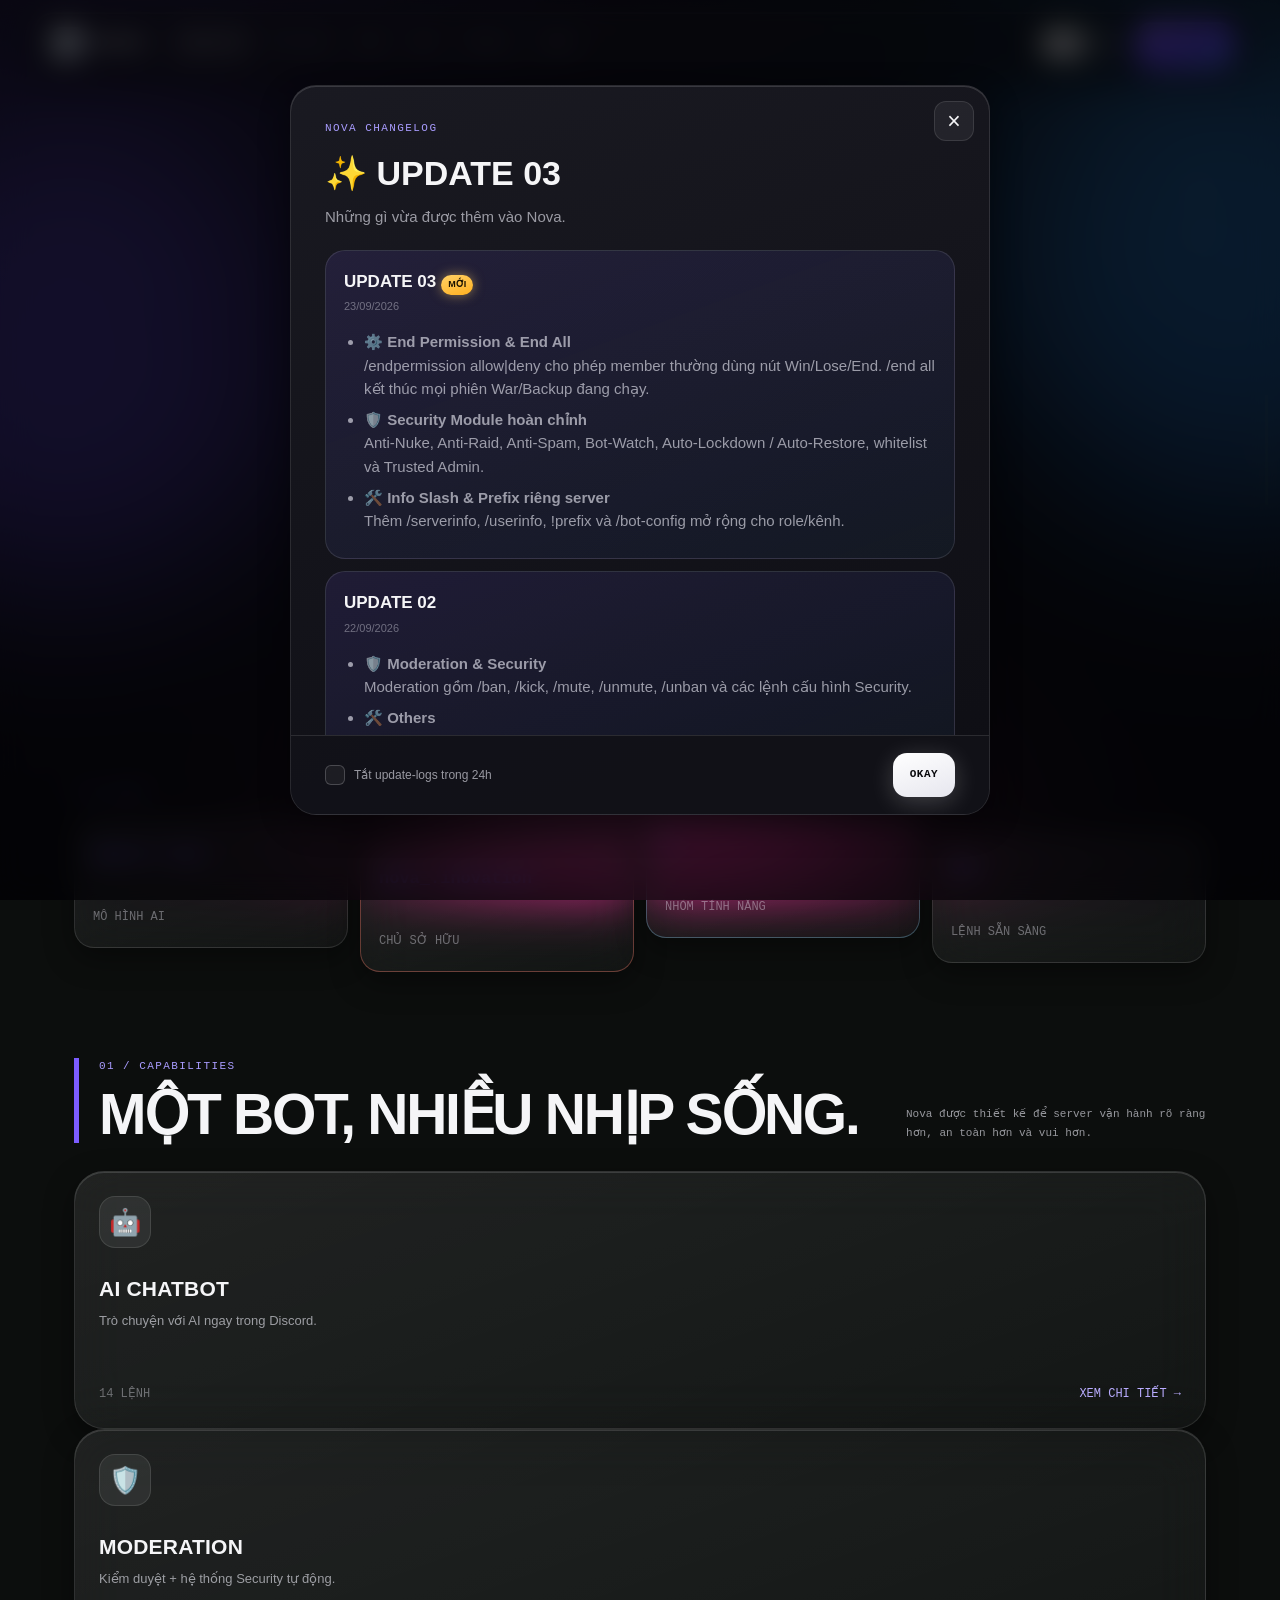
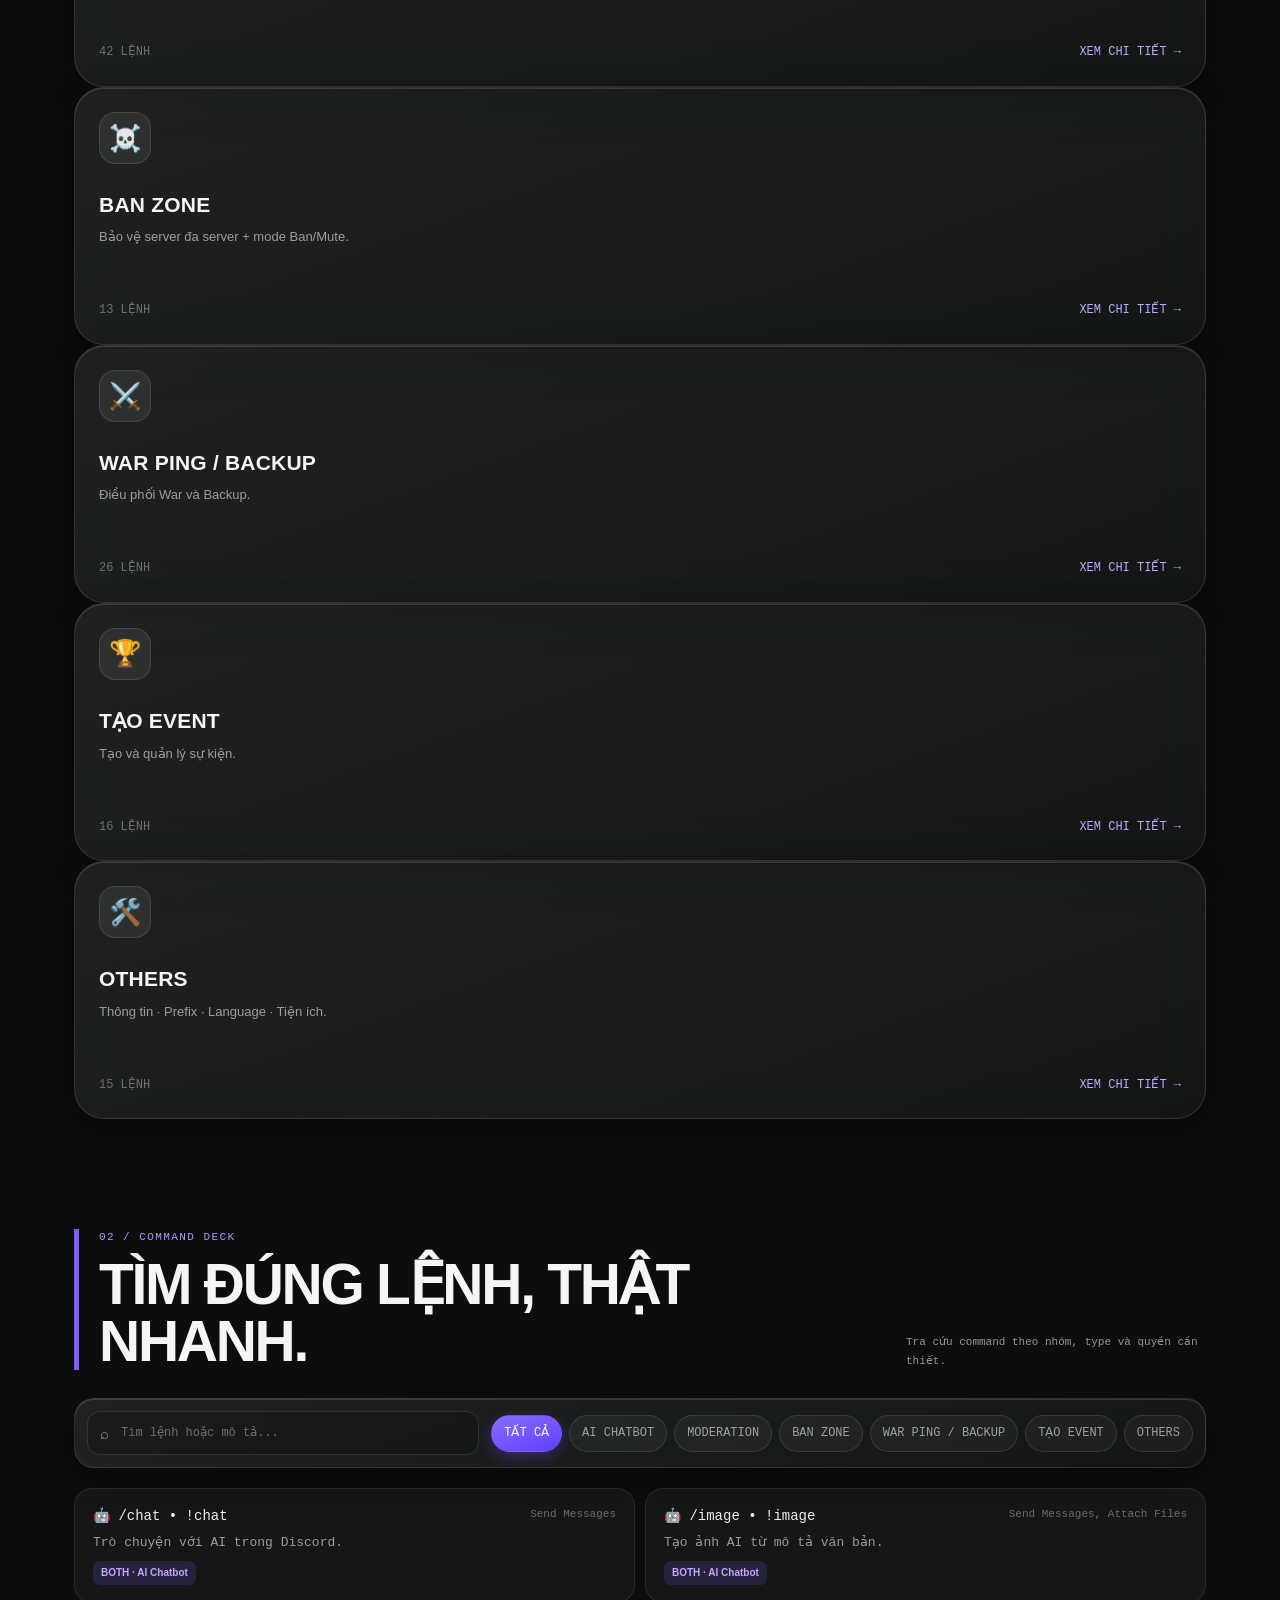
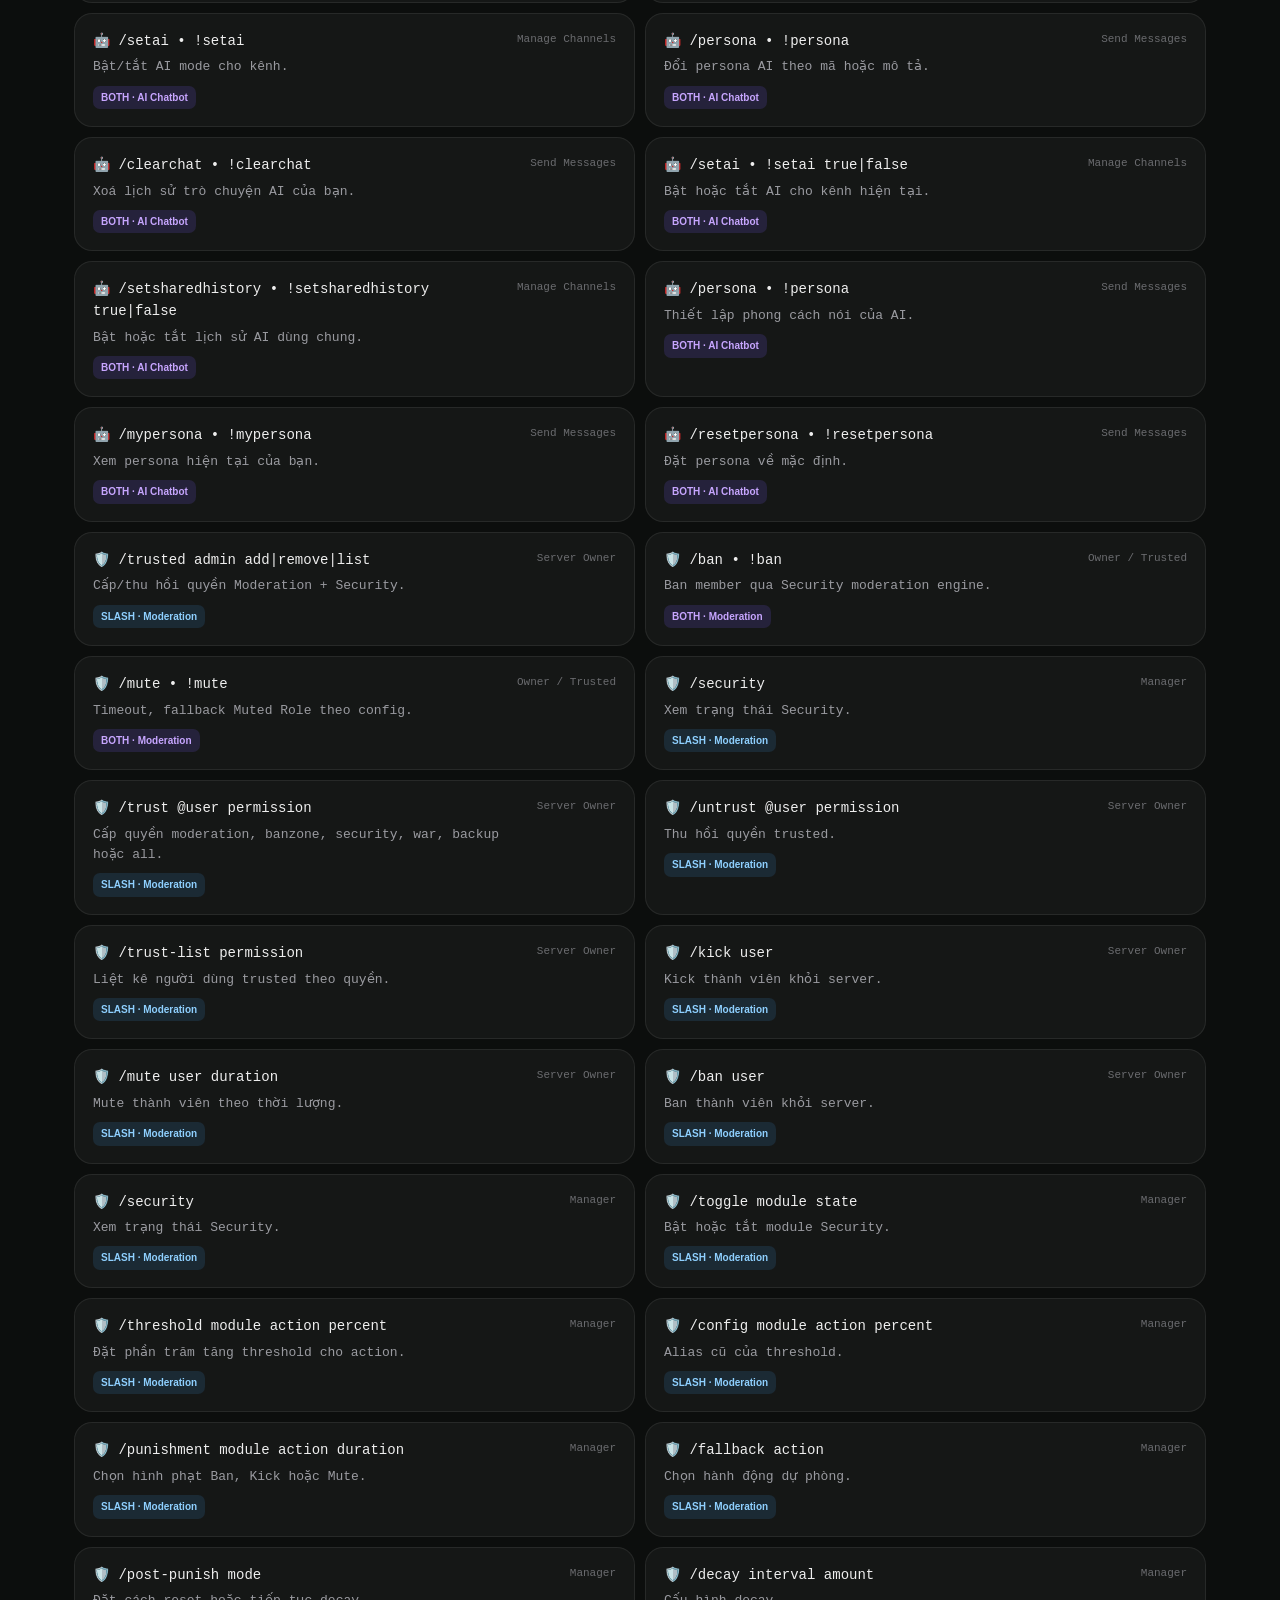
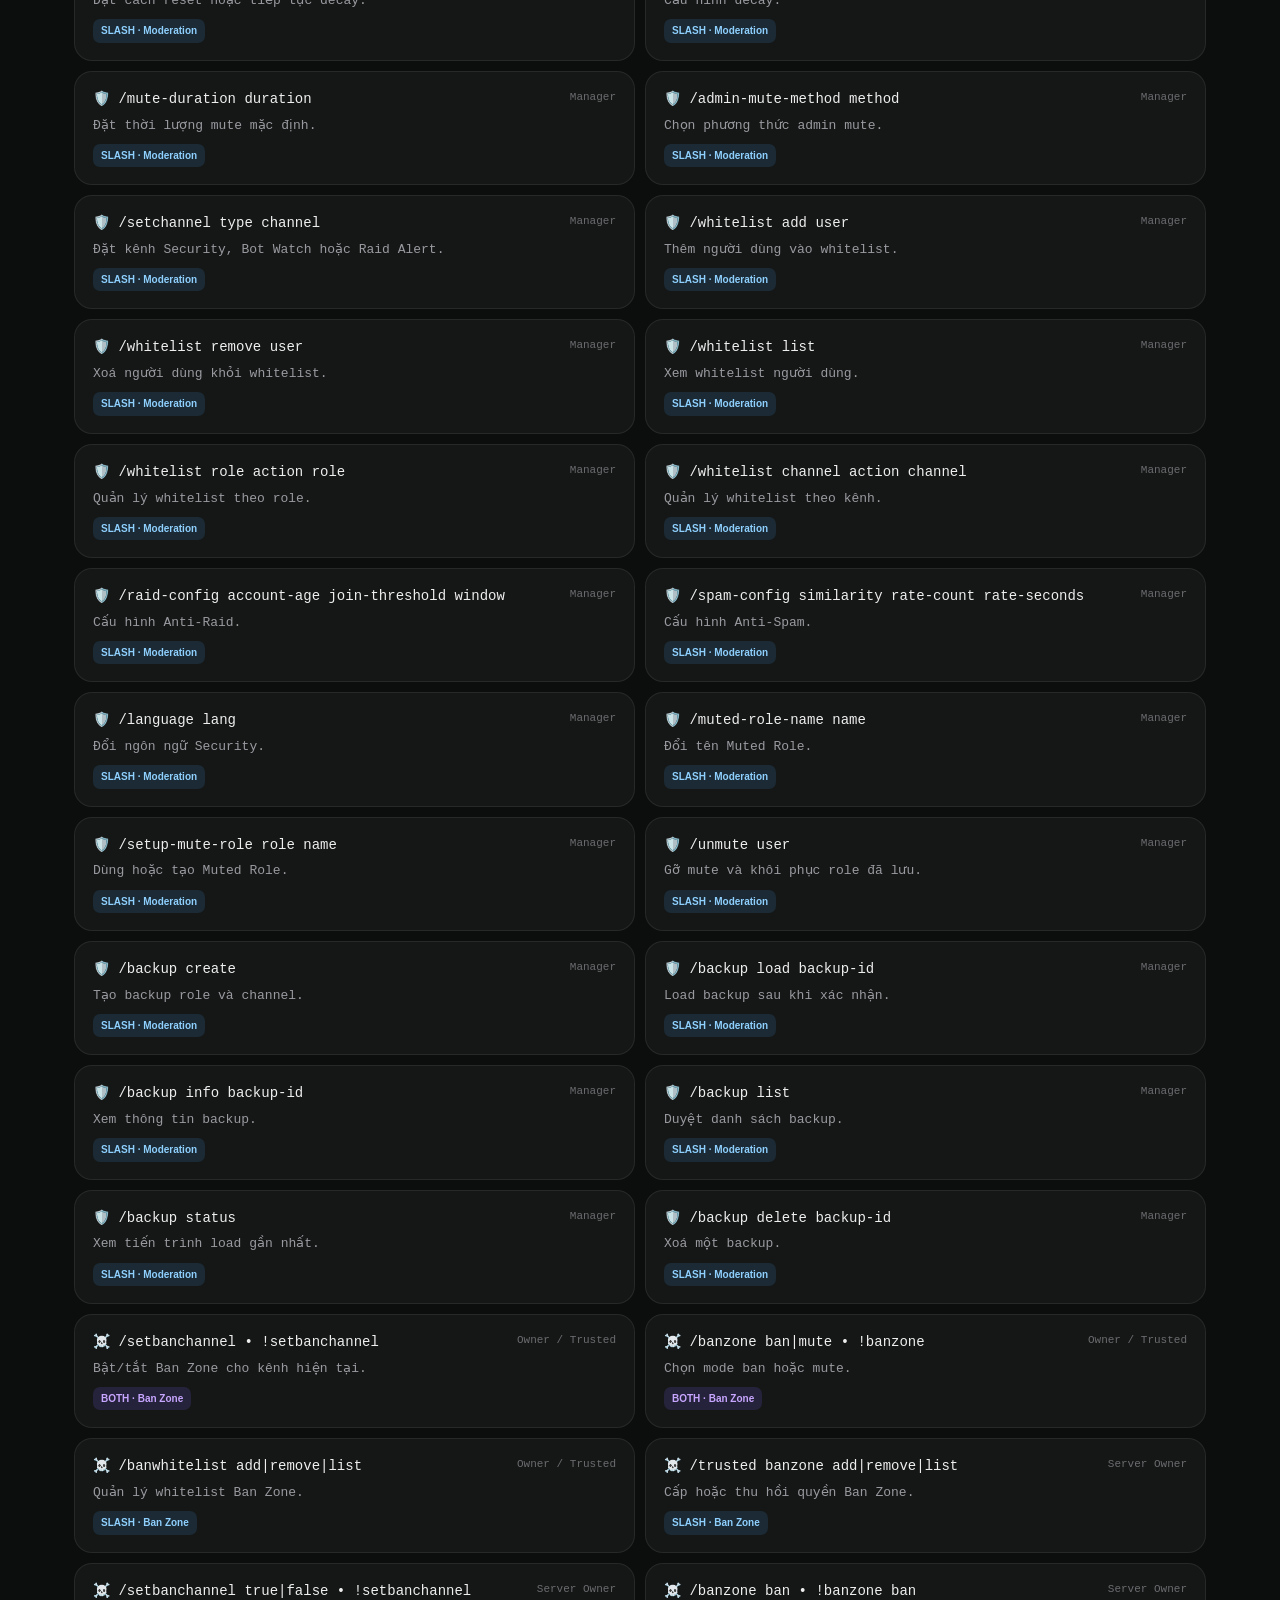
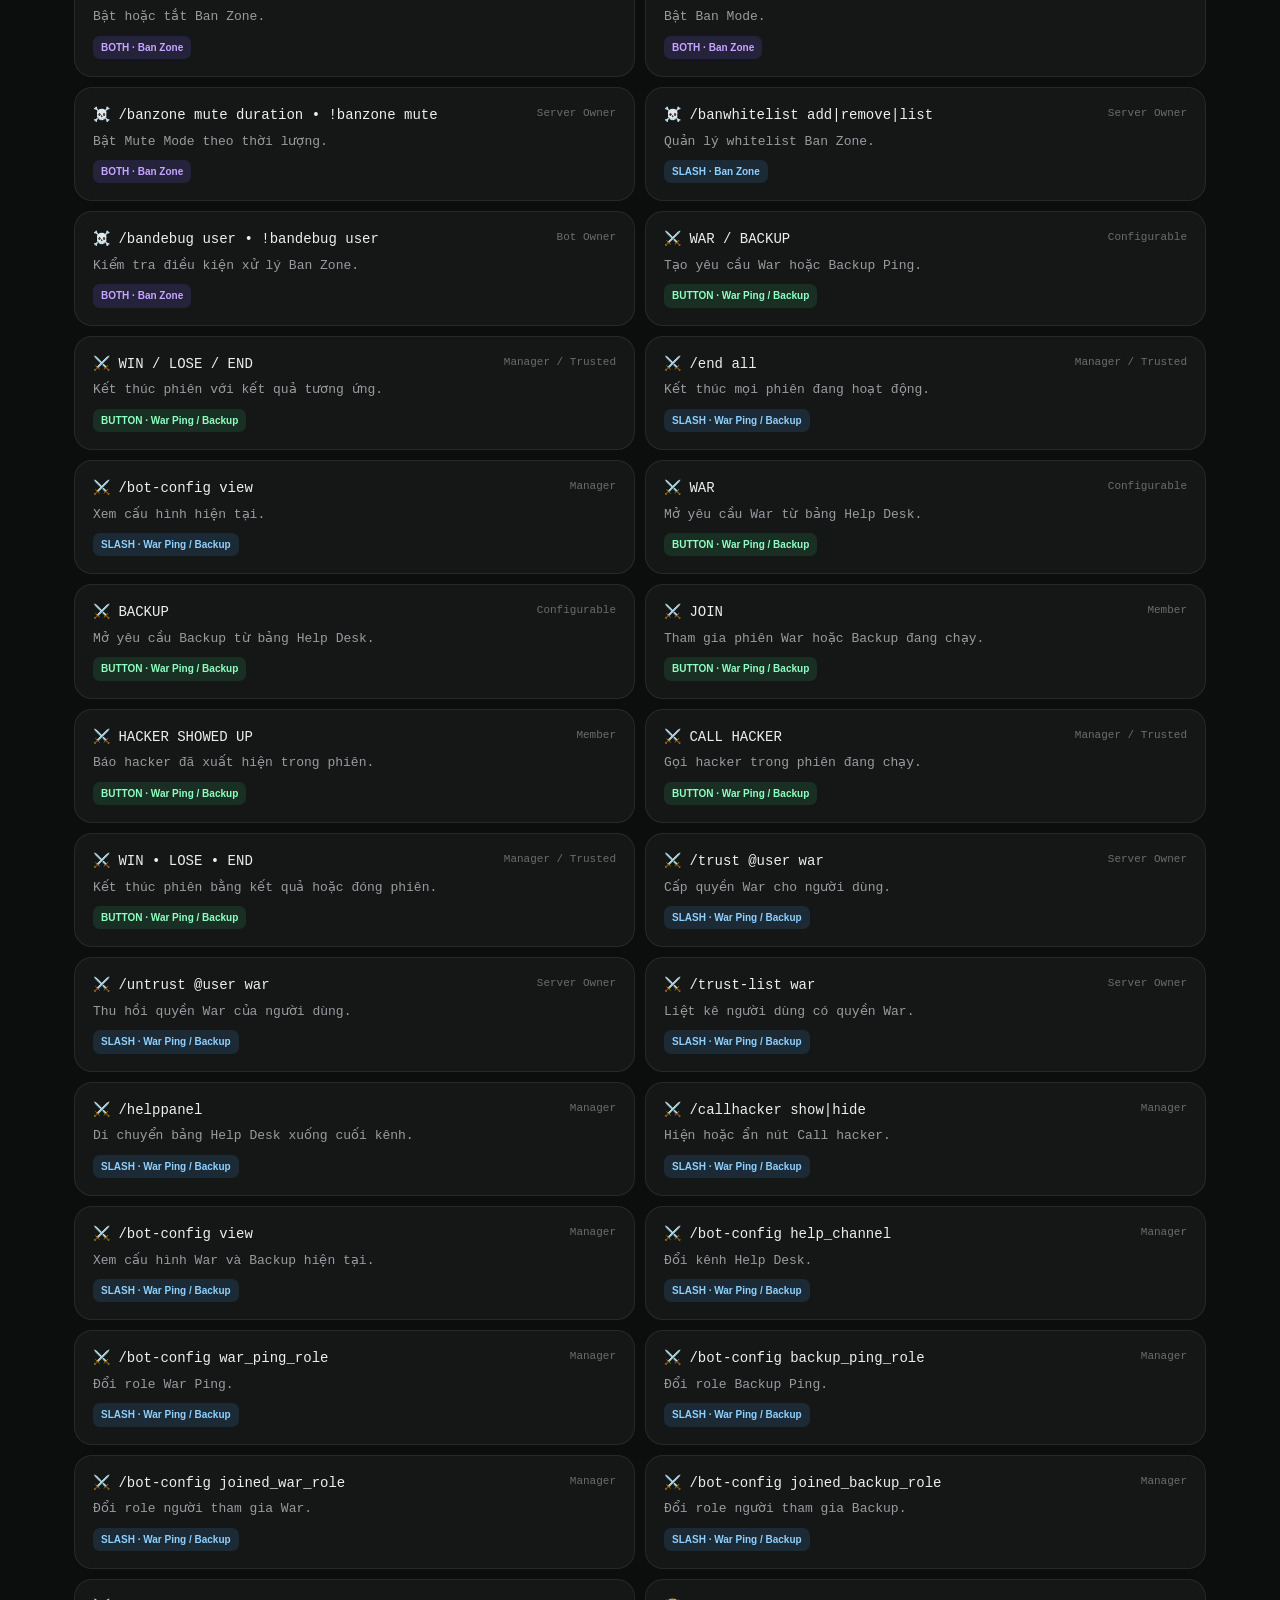
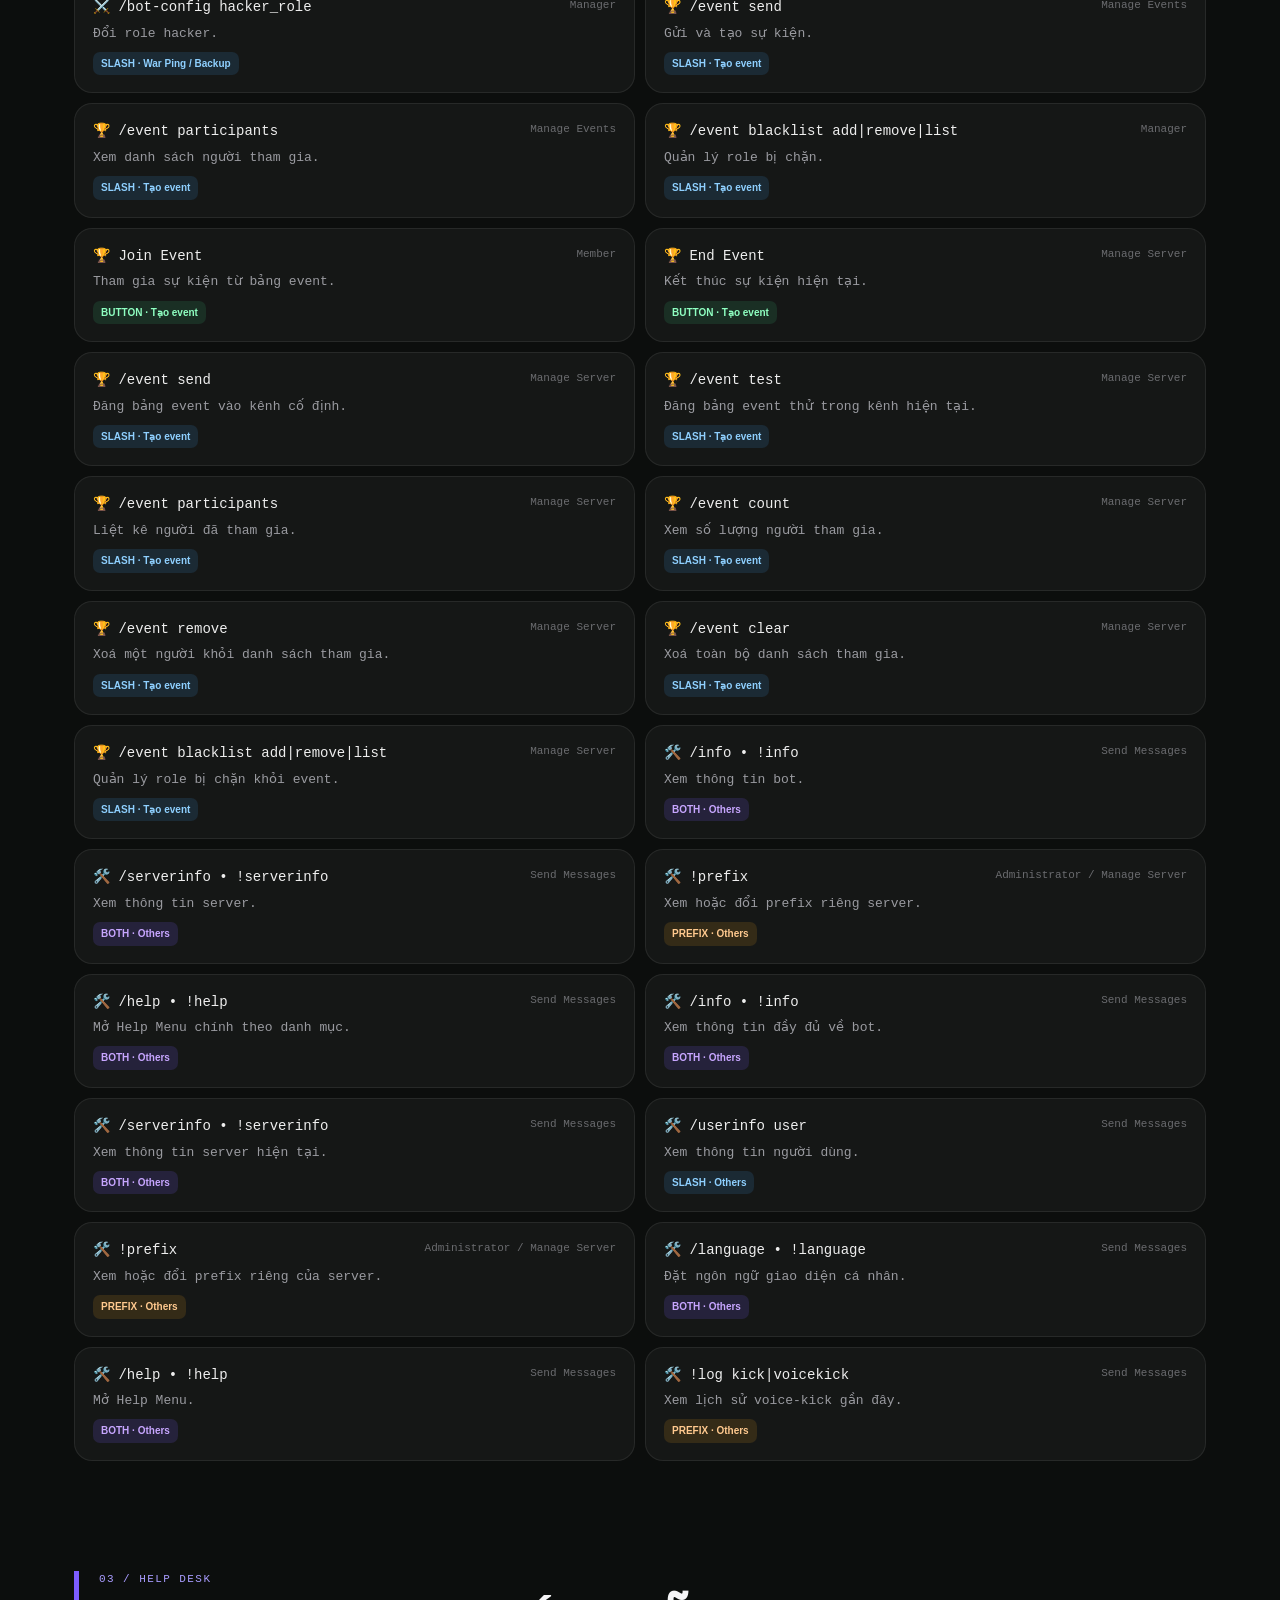
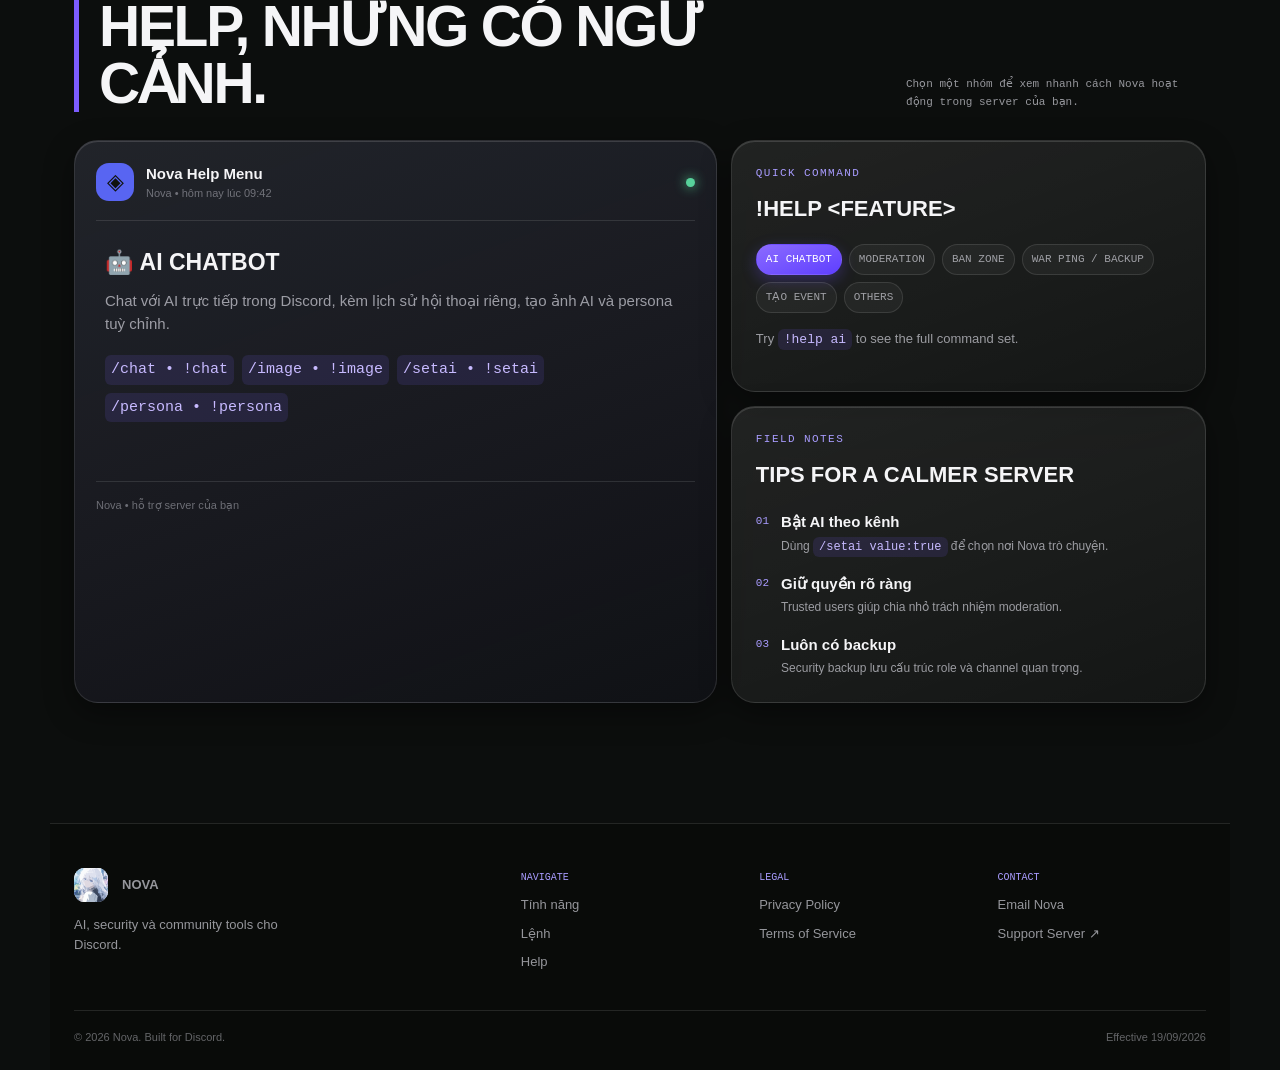
==== commit 1fd4e43e: "Update index.html" ====
--- a/index.html
+++ b/index.html
@@ -9,8 +9,6 @@
   <link rel="icon" href="assets/favicon.svg?v=3" type="image/svg+xml">
   <link rel="alternate icon" href="assets/favicon.svg?v=3" sizes="any">
   <link rel="stylesheet" href="style.css">
-  <link rel="stylesheet" href="redesign.css">
-  <link rel="stylesheet" href="wordmark.css">
 </head>
 <body data-page="home">
   <a class="skip-link" href="#main">Bỏ qua đến nội dung</a>
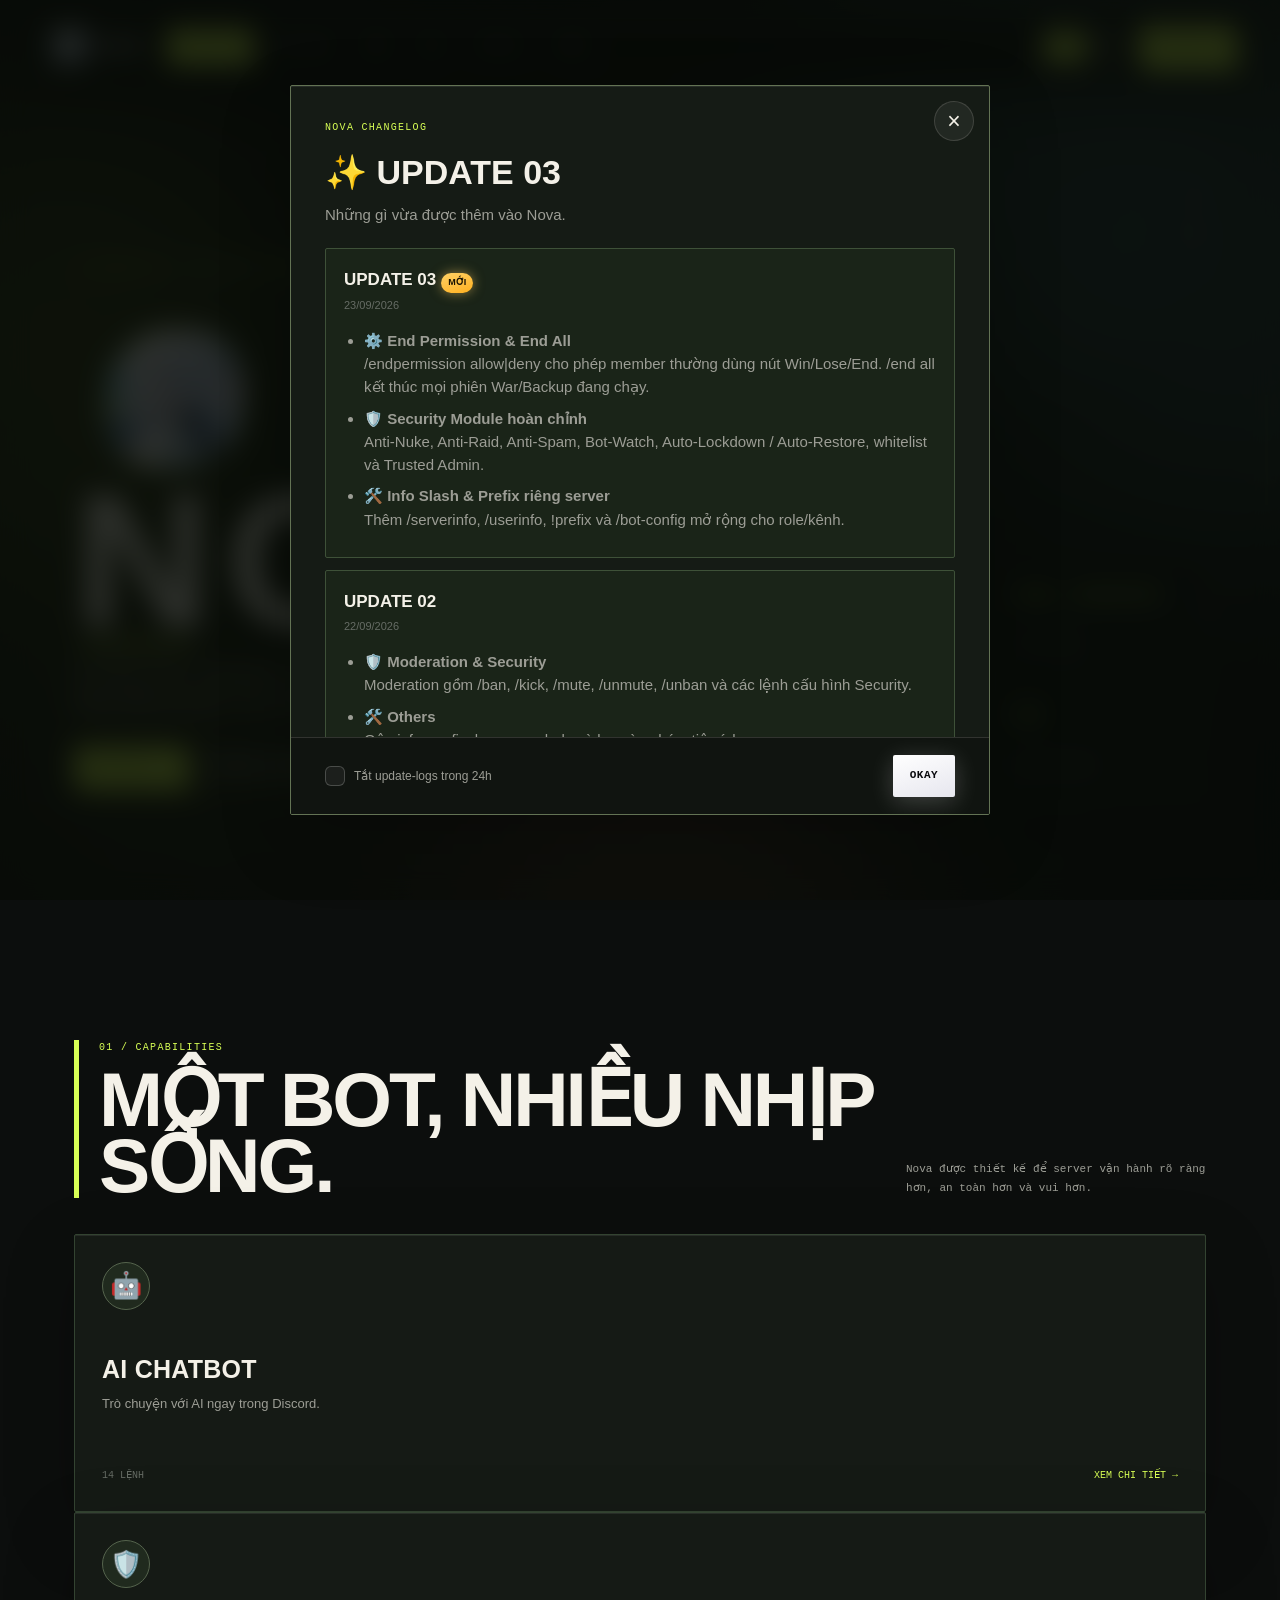
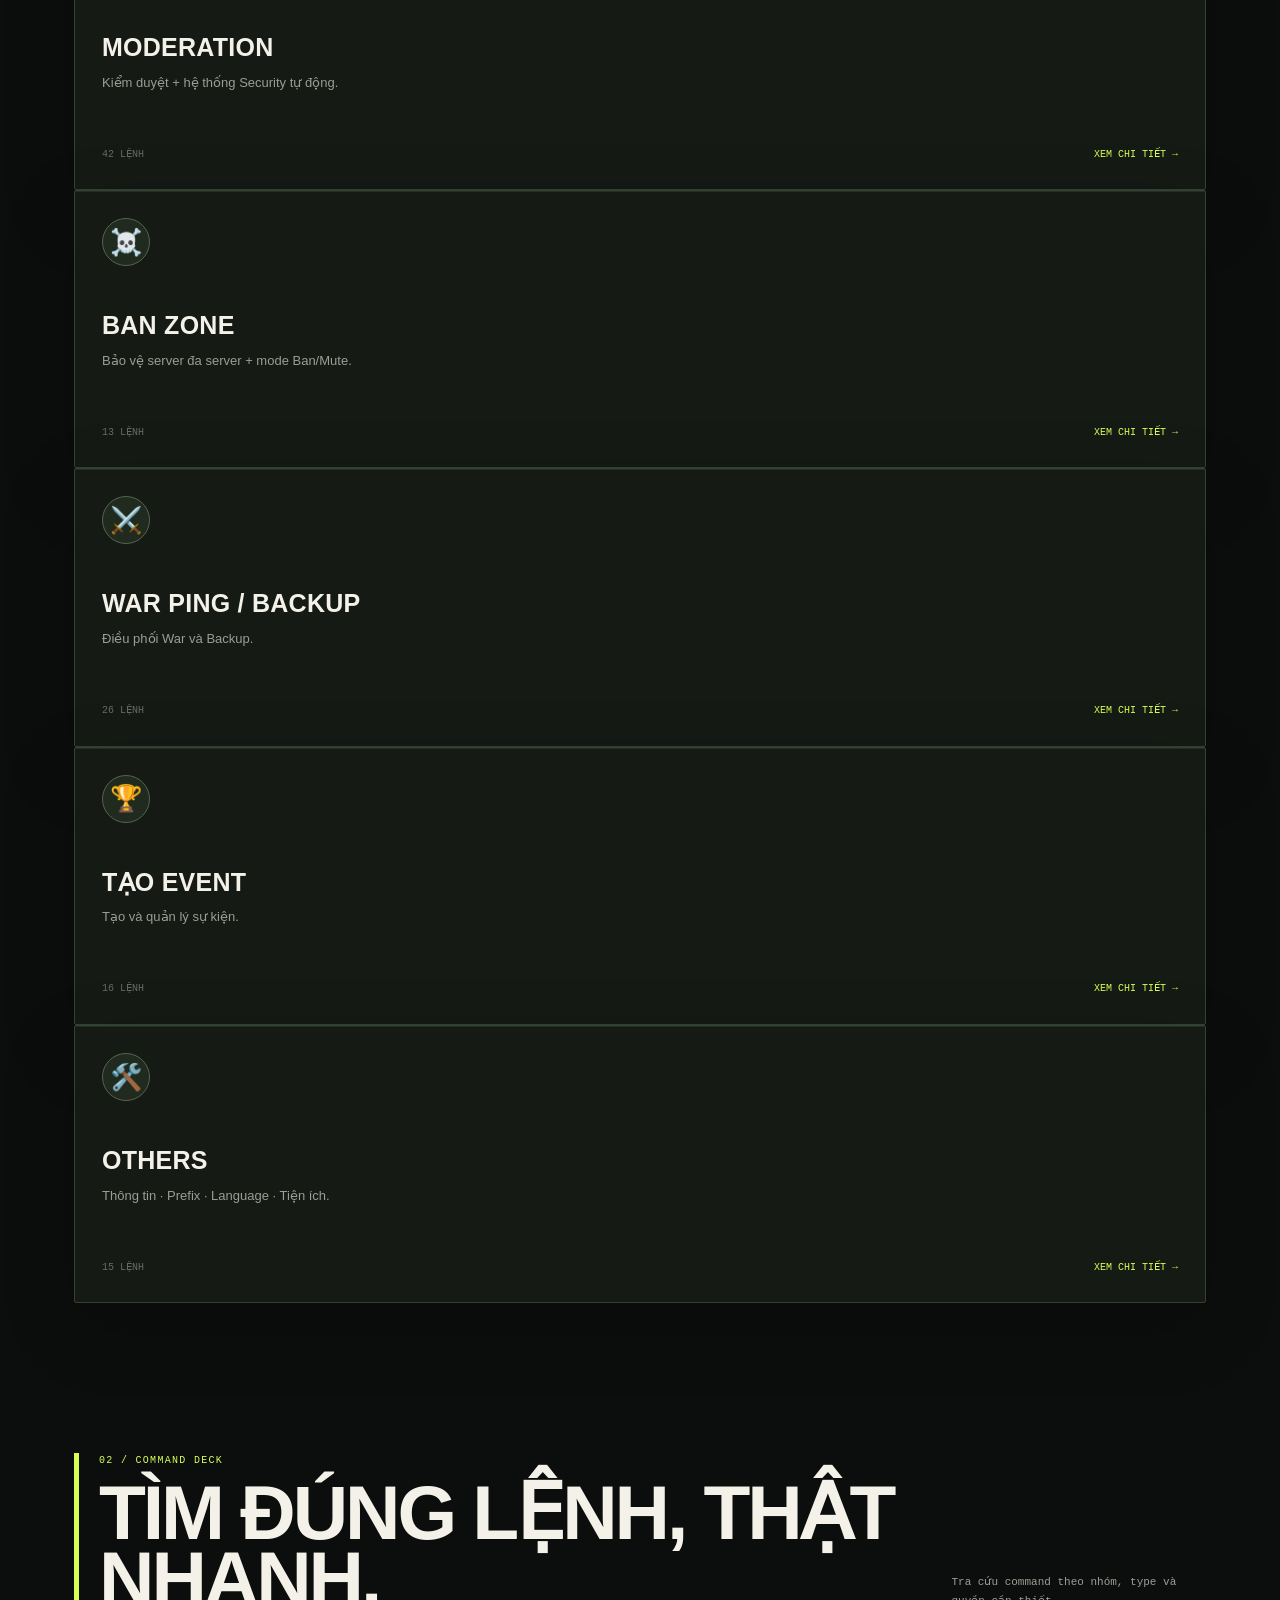
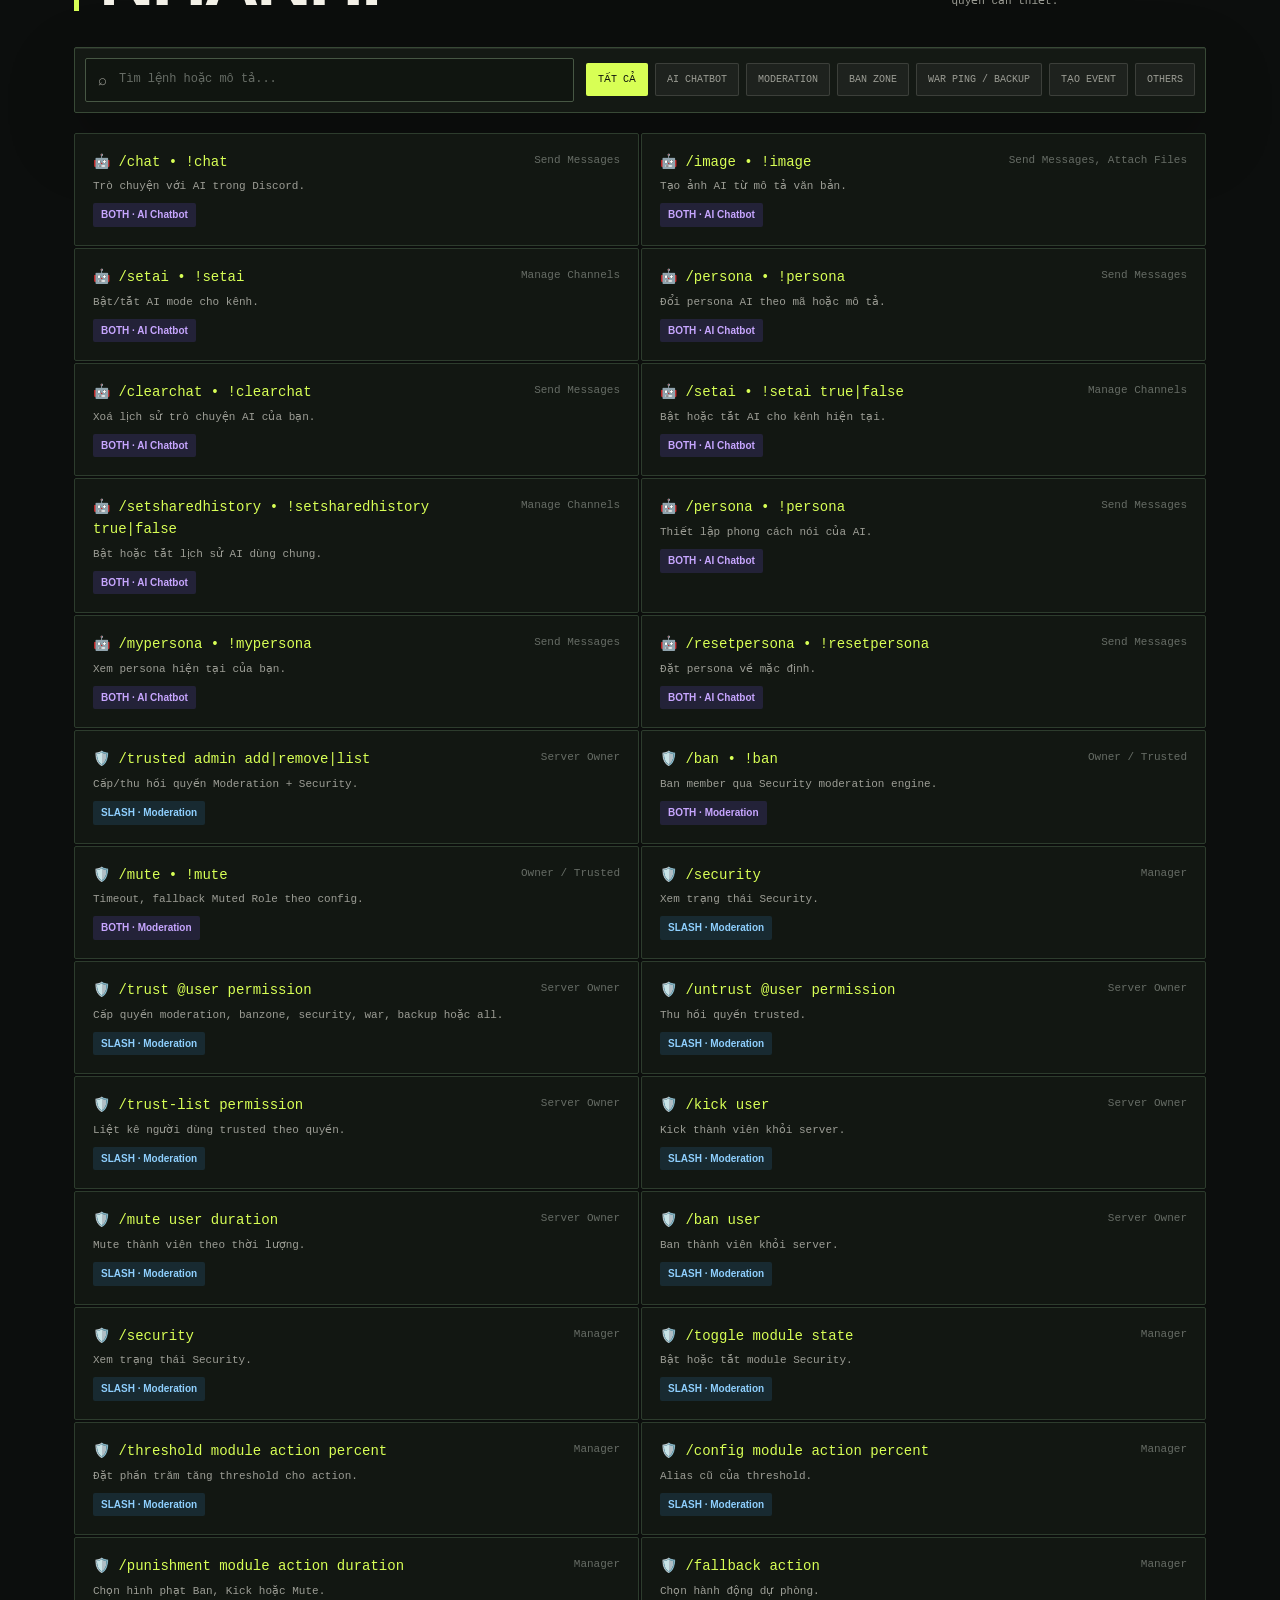
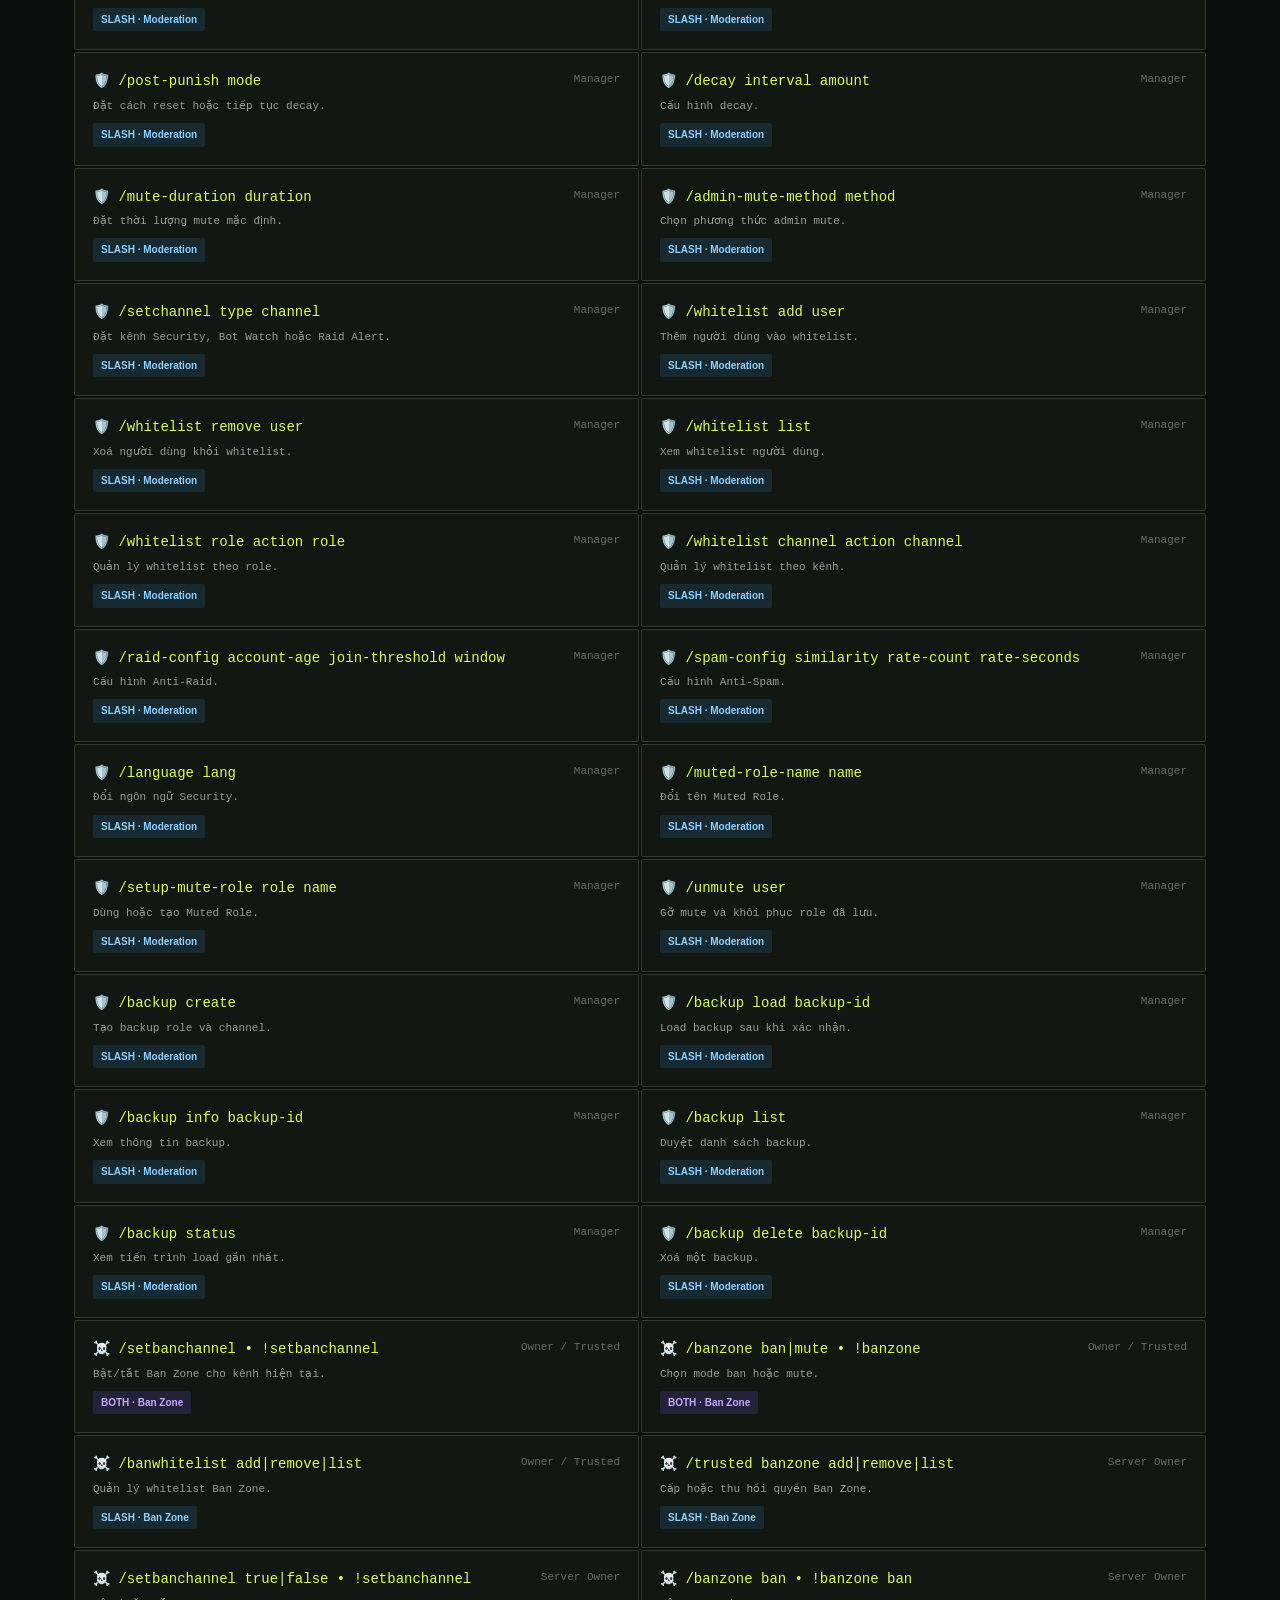
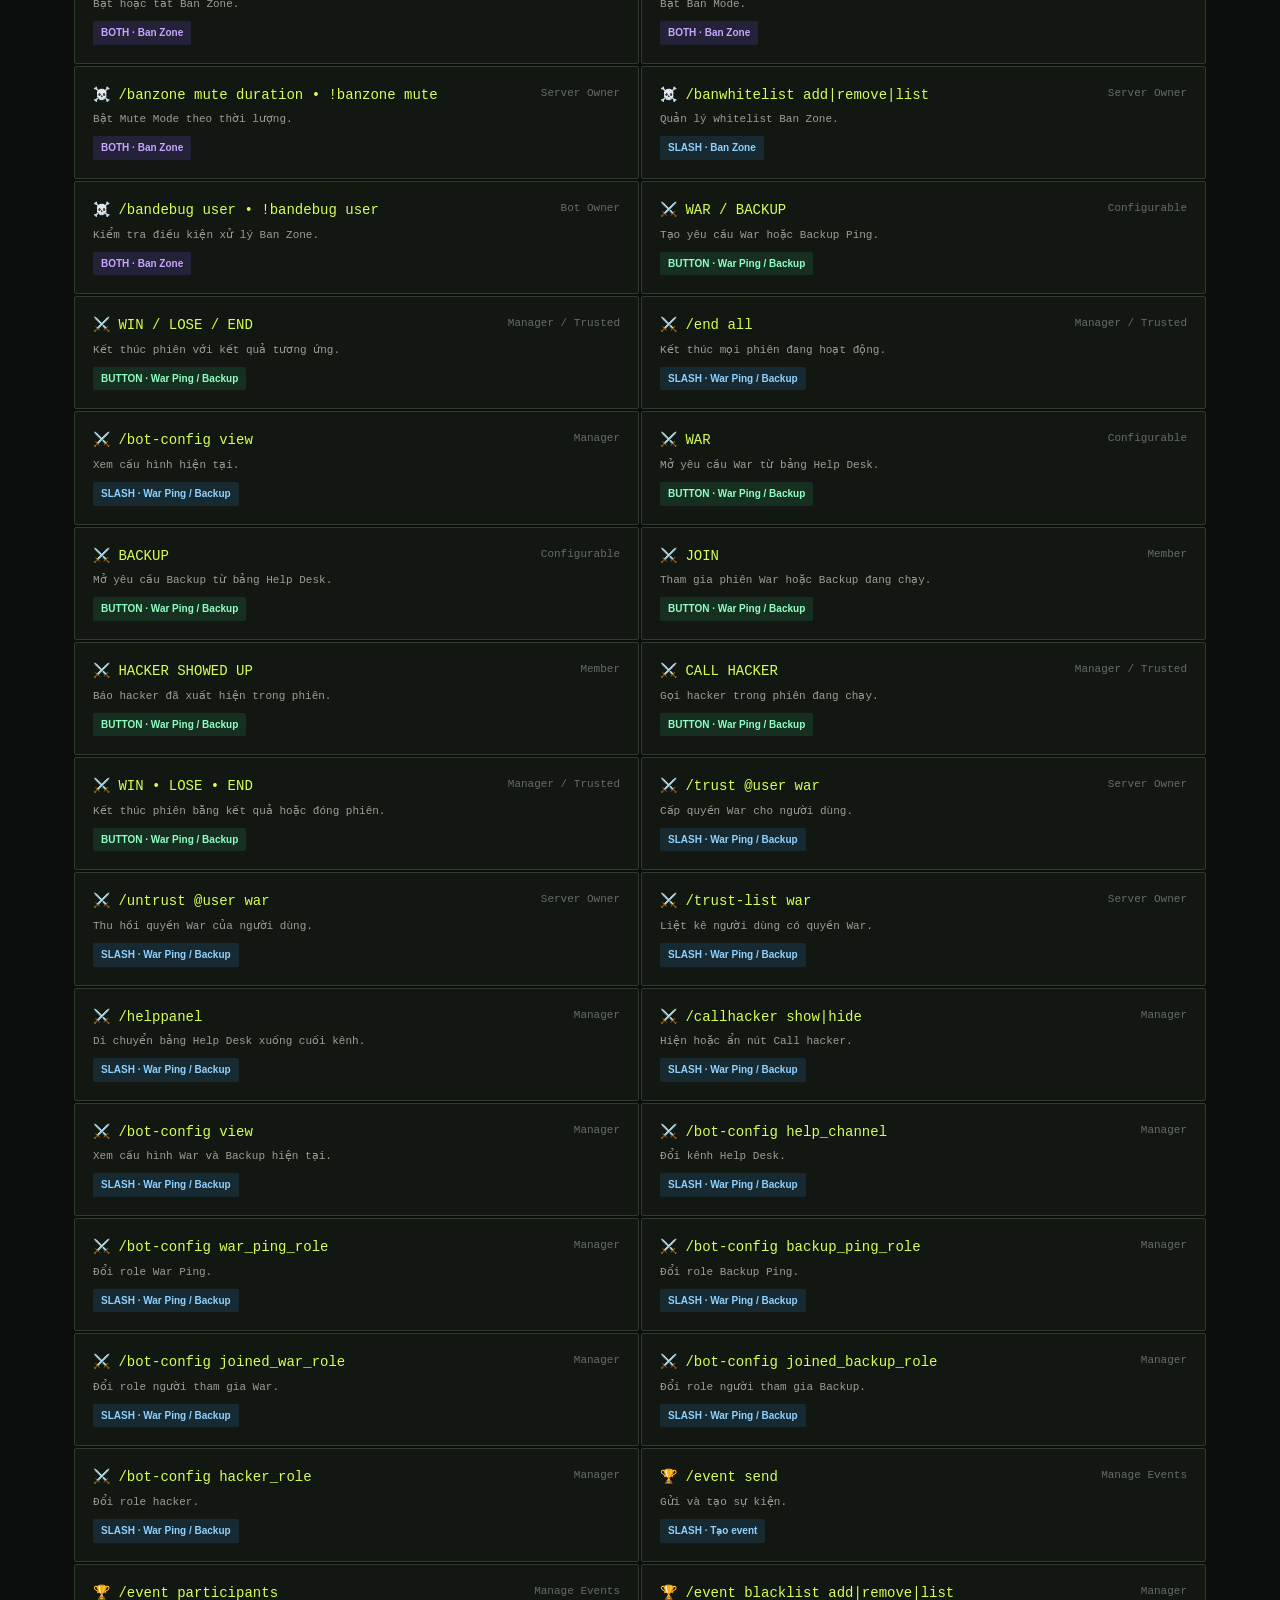
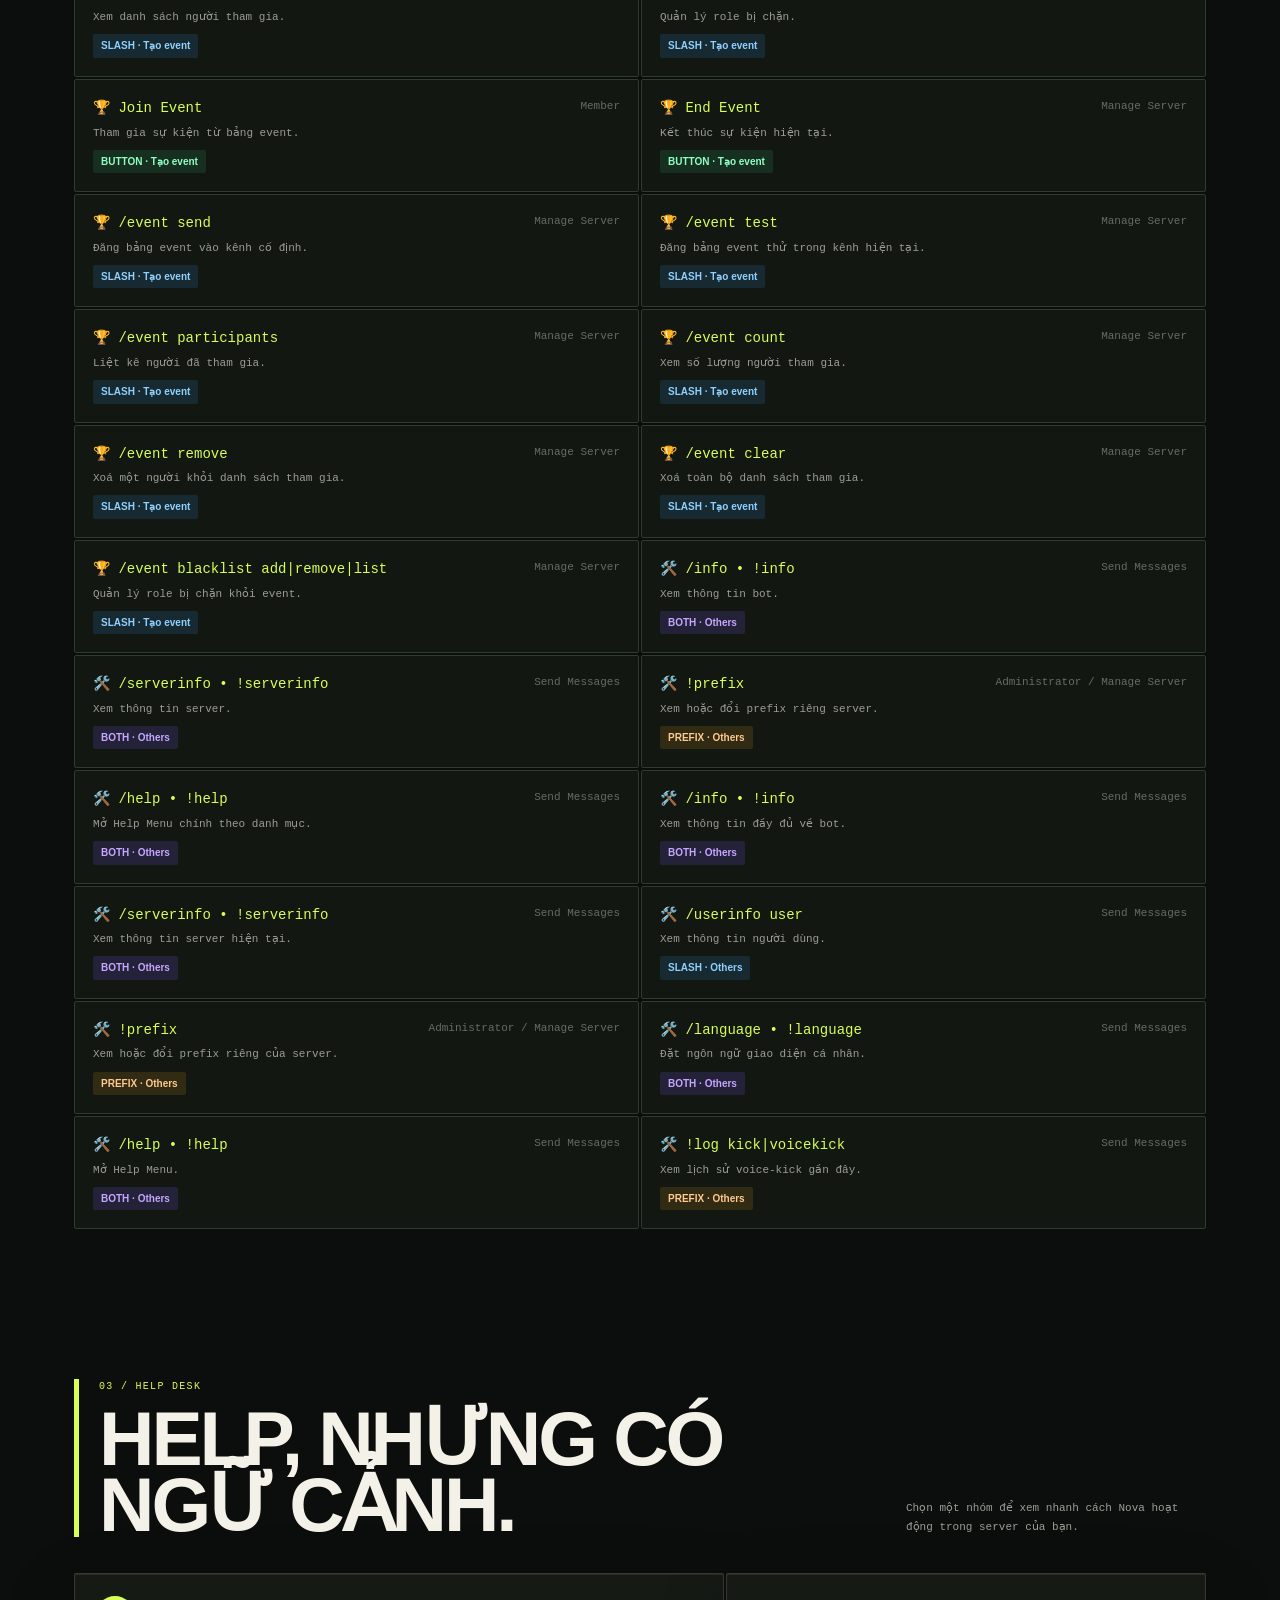
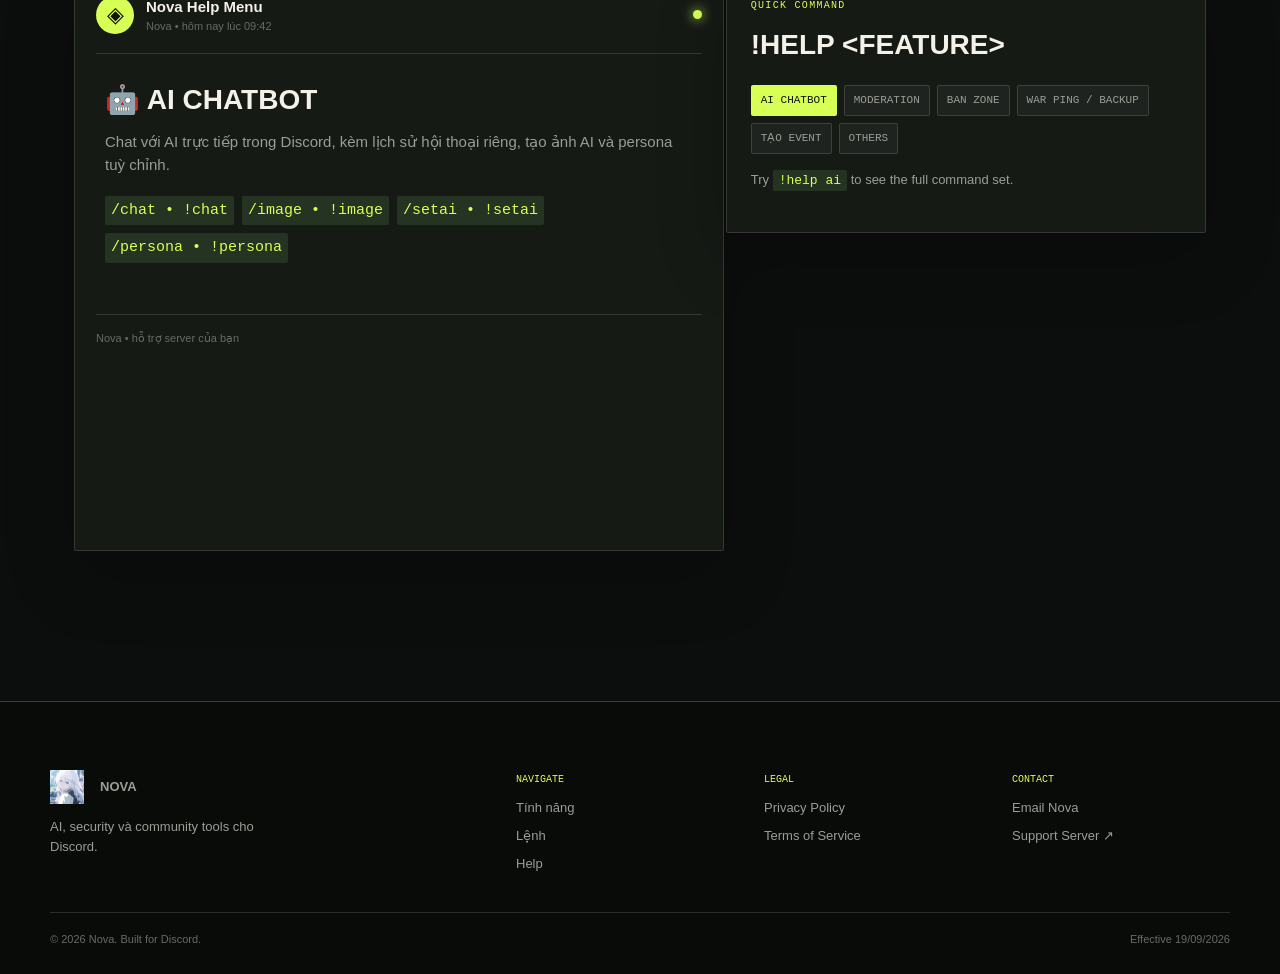
==== commit 638d7cb6: "Update index.html" ====
--- a/index.html
+++ b/index.html
@@ -8,7 +8,39 @@
   <title>Nova — Discord bot</title>
   <link rel="icon" href="assets/favicon.svg?v=3" type="image/svg+xml">
   <link rel="alternate icon" href="assets/favicon.svg?v=3" sizes="any">
+
+  <!-- Đúng thứ tự: base → redesign (đen/vàng) → wordmark -->
   <link rel="stylesheet" href="style.css">
+  <link rel="stylesheet" href="redesign.css">
+  <link rel="stylesheet" href="wordmark.css">
+
+  <!-- Ép lưới feature thành 3 cột × 2 hàng (ghi đè redesign.css) -->
+  <style>
+    #feature-grid.feature-grid{
+      grid-template-columns:repeat(3,1fr)!important;
+      gap:14px!important;
+    }
+    #feature-grid .feature-card,
+    #feature-grid .feature-card:nth-child(4){
+      grid-column:auto!important;
+    }
+    #feature-grid .feature-card:nth-child(5),
+    #feature-grid .feature-card:nth-child(6){
+      transform:none!important;
+    }
+    #feature-grid .feature-card:hover,
+    #feature-grid .feature-card:nth-child(4):hover,
+    #feature-grid .feature-card:nth-child(5):hover,
+    #feature-grid .feature-card:nth-child(6):hover{
+      transform:translateY(-10px) rotate(-1deg)!important;
+    }
+    @media (max-width:1080px){
+      #feature-grid.feature-grid{grid-template-columns:repeat(2,1fr)!important}
+    }
+    @media (max-width:760px){
+      #feature-grid.feature-grid{grid-template-columns:1fr!important}
+    }
+  </style>
 </head>
 <body data-page="home">
   <a class="skip-link" href="#main">Bỏ qua đến nội dung</a>
--- a/redesign.css
+++ b/redesign.css
@@ -0,0 +1,7 @@
+ .hero h1{letter-spacing:.075em!important}
+html{overflow-x:hidden}.scroll-progress{position:fixed;z-index:45;right:12px;top:50%;width:3px;height:110px;background:rgba(216,255,85,.16);transform:translateY(-50%)}.scroll-progress:after{content:"";position:absolute;left:0;top:0;width:100%;height:var(--progress,0%);background:var(--accent);box-shadow:0 0 14px var(--accent);transition:height .18s ease}.intro-loader{position:fixed;inset:0;z-index:200;background:#0c0e0d;display:grid;place-items:center;align-content:center;gap:18px;transition:opacity .55s ease,visibility .55s ease}.intro-loader.ready .intro-mark{animation:intro-mark-in .8s cubic-bezier(.2,.8,.2,1) both}.intro-loader.gone{opacity:0;visibility:hidden;pointer-events:none}.intro-mark{display:flex;align-items:center;gap:14px;font-family:"Arial Black","Trebuchet MS",sans-serif;font-size:clamp(42px,10vw,90px);line-height:1;color:var(--text);letter-spacing:.02em!important}.intro-mark img{width:clamp(44px,8vw,72px);height:clamp(44px,8vw,72px);border-radius:50%;border:2px solid var(--accent);box-shadow:7px 7px 0 var(--accent-2);animation:morph-avatar 3s ease-in-out infinite}.intro-track{height:3px;width:min(270px,65vw);background:#293326;overflow:hidden}.intro-track i{display:block;width:100%;height:100%;background:var(--accent);transform:translateX(-100%);animation:loader-line 1.2s cubic-bezier(.5,0,.2,1) forwards}.intro-loader p{color:var(--muted);font:10px var(--mono);letter-spacing:.12em!important}.hero-copy,.section-heading,.feature-card,.command-card,.help-layout,.legal-doc{animation:rise-in .85s both;animation-delay:var(--delay,0ms)}a,button,.feature-card,.command-card,.stat,.contact-card{position:relative;overflow:hidden}a:before,button:before,.feature-card:after,.command-card:after,.stat:after,.contact-card:after{content:"";position:absolute;inset:0;background:radial-gradient(130px circle at var(--pointer-x,50%) var(--pointer-y,50%),rgba(216,255,85,.22),transparent 68%);opacity:0;transition:opacity .25s;pointer-events:none}a:hover:before,button:hover:before,.feature-card:hover:after,.command-card:hover:after,.stat:hover:after,.contact-card:hover:after{opacity:1}.btn,.nav-link,.chip{overflow:hidden}.feature-card{animation-delay:calc(var(--delay, 0ms) + .12s)}@keyframes intro-mark-in{from{opacity:0;transform:translateY(18px) scale(.92);filter:blur(10px)}to{opacity:1;transform:none;filter:none}}@keyframes loader-line{to{transform:translateX(0)}}@keyframes rise-in{from{opacity:0;transform:translateY(24px)}to{opacity:1;transform:none}}@media(prefers-reduced-motion:reduce){.intro-loader{display:none}.scroll-progress:after{transition:none}.hero-copy,.section-heading,.feature-card,.command-card,.help-layout,.legal-doc{animation:none}}
+body{background:#0c0e0d!important}.hero h1{font-family:"Trebuchet MS",Arial,sans-serif;font-size:clamp(70px,11vw,144px);font-weight:900;letter-spacing:.075em!important;line-height:.88;transform:none;max-width:100%;white-space:nowrap;overflow:visible}.hero h1:after{left:4px}
+.legal-page{background:transparent!important}.legal-doc{background:rgba(19,23,20,.92)!important;border-color:rgba(216,255,85,.24)!important}.legal-doc h1{font-family:"Trebuchet MS",Arial,sans-serif!important;font-weight:900!important;line-height:.92!important}.legal-doc section{animation:rise-in .7s both}.legal-doc section:nth-of-type(2){animation-delay:.08s}.legal-doc section:nth-of-type(3){animation-delay:.16s}.legal-doc section:nth-of-type(4){animation-delay:.24s}.legal-doc section:nth-of-type(5){animation-delay:.32s}.legal-doc section:nth-of-type(6){animation-delay:.4s}.legal-doc section:nth-of-type(7){animation-delay:.48s}.legal-doc section:nth-of-type(8){animation-delay:.56s}
+.footer-brand .brand{gap:16px!important}
+:is(.avatar-wrap,.brand,.footer-brand) img{box-shadow:none!important;background:transparent!important}.avatar-glow{display:none!important}.brand img{width:34px!important;height:34px!important;object-fit:cover!important}.stats-grid{width:min(940px,100%);margin-inline:auto!important;justify-content:center}.legal-page{width:min(940px,calc(100% - 40px));margin-inline:auto}
+:root{--bg:#0c0e0d;--text:#f4f1e8;--muted:#9c9d95;--muted-2:#666c65;--accent:#d8ff55;--accent-2:#ff806d;--blue:#8edbff;--glass:rgba(255,255,255,.055);--stroke:rgba(244,241,232,.14);--font:"Trebuchet MS",Century Gothic,sans-serif;--mono:"Courier New",monospace}*{letter-spacing:0!important}body{background:#0c0e0d;color:var(--text);font-family:var(--font);background-image:linear-gradient(rgba(244,241,232,.035) 1px,transparent 1px),linear-gradient(90deg,rgba(244,241,232,.035) 1px,transparent 1px);background-size:72px 72px}body:before{content:"";position:fixed;inset:0;pointer-events:none;z-index:-3;background:radial-gradient(circle at 75% 18%,rgba(142,219,255,.13),transparent 23%),radial-gradient(circle at 12% 82%,rgba(216,255,85,.09),transparent 26%),linear-gradient(120deg,#0c0e0d 30%,#111612 70%,#0c0e0d)}.aurora{background:transparent}.blob{filter:blur(100px);mix-blend-mode:screen;opacity:.18}.blob-one{background:var(--accent);animation:shape-drift 18s ease-in-out infinite}.blob-two{background:var(--blue);animation:shape-drift 23s ease-in-out infinite reverse}.blob-three{background:var(--accent-2);animation:shape-drift 28s ease-in-out infinite}.grain{opacity:.025}.glass{background:rgba(19,23,20,.72);border:1px solid var(--stroke);border-radius:3px;box-shadow:0 24px 70px rgba(0,0,0,.22),inset 0 1px rgba(255,255,255,.08);backdrop-filter:blur(18px);-webkit-backdrop-filter:blur(18px)}.glass:after{display:none}.site-header{top:18px}.nav{height:58px;border-radius:2px;padding:0 10px 0 18px;background:rgba(12,15,13,.84);border-color:rgba(216,255,85,.22);box-shadow:0 0 0 1px rgba(216,255,85,.04),0 18px 45px rgba(0,0,0,.3)}.brand{font-size:17px;text-transform:uppercase;letter-spacing:.12em!important}.brand img{border-radius:2px;filter:saturate(.7);box-shadow:5px 5px 0 var(--accent)}.nav-links{gap:5px}.nav-link{border-radius:2px;color:#aaa99f;font-family:var(--mono);font-size:11px;text-transform:uppercase}.nav-link:hover,.nav-link.active{color:#10130e;background:var(--accent)}.language-switch{border-radius:2px;background:#20261f;border-color:#495342}.seg-thumb{border-radius:1px;background:var(--accent);box-shadow:0 0 18px rgba(216,255,85,.35)}.lang-button.active{color:#10130e}.btn{border-radius:2px;text-transform:uppercase;font-family:var(--mono);font-size:11px;min-height:42px;letter-spacing:.04em!important}.btn-primary{color:#10130e;background:var(--accent);box-shadow:5px 5px 0 #728e28,inset 0 0 0 1px rgba(0,0,0,.14)}.btn-primary:hover{background:#edff97;box-shadow:2px 2px 0 #728e28}.btn-glass{border-color:#68745d;background:rgba(255,255,255,.05)}.btn-ghost{border-color:#3c493c}.icon-button{border-radius:2px}.hero{min-height:890px;padding-top:158px;align-items:stretch;text-align:left;display:grid;grid-template-columns:minmax(0,1.05fr) minmax(320px,.75fr);align-content:center;gap:8vw;position:relative}.hero:after{content:"NOVA / 2026";position:absolute;right:26px;top:180px;color:var(--muted-2);font:10px var(--mono);writing-mode:vertical-rl;transform:rotate(180deg)}.hero-copy{align-items:flex-start;display:flex}.avatar-wrap{order:2;margin:42px 0 0 30px}.hero-avatar{width:142px;height:142px;border-radius:50% 42% 48% 38%;border:2px solid var(--accent);box-shadow:12px 12px 0 var(--accent-2);animation:morph-avatar 9s ease-in-out infinite}.avatar-glow{inset:-20px;filter:blur(32px);background:radial-gradient(circle,rgba(216,255,85,.25),transparent 65%);animation:glow-breathe 5s ease-in-out infinite}.hero-copy>.eyebrow{order:1}.hero-copy>h1{order:3}.hero-copy>.hero-subtitle{order:4}.hero-copy>.hero-actions{order:5}.eyebrow{color:var(--accent);font-size:10px;font-family:var(--mono);letter-spacing:.13em!important}.hero h1{font-family:Impact,"Arial Narrow",sans-serif;font-size:clamp(92px,15vw,190px);font-weight:900;line-height:.78;letter-spacing:-.08em!important;background:none;color:var(--text);text-transform:uppercase;margin:10px 0 26px;position:relative}.hero h1:after{content:"";position:absolute;left:8px;bottom:-13px;width:112px;height:5px;background:var(--accent);transform:skew(-32deg);animation:underline-pulse 3s ease-in-out infinite}.hero-subtitle{max-width:495px;color:#bdc2b8;font-size:18px;line-height:1.6;margin:0 0 28px}.hero-actions{justify-content:flex-start}.stats-grid{align-self:end;margin:0;grid-template-columns:repeat(2,1fr);gap:2px;position:relative}.stats-grid:before{content:"LIVE SYSTEMS";position:absolute;top:-32px;left:0;color:var(--accent);font:10px var(--mono)}.stat{border-radius:2px;padding:28px 22px;background:rgba(17,21,18,.82);border:1px solid #354334;min-height:128px;display:flex;flex-direction:column;justify-content:space-between;transition:transform .35s,background .35s}.stat:nth-child(2){transform:translateY(24px);border-color:rgba(255,128,109,.35)}.stat:nth-child(3){transform:translateY(-10px);border-color:rgba(142,219,255,.3)}.stat:nth-child(4){transform:translateY(15px)}.stat:hover{transform:translate(-4px,-7px)!important;background:#1c261b}.stat-value{font-family:var(--mono);font-size:16px;color:var(--accent)}.stat-label{font-family:var(--mono);font-size:10px;text-transform:uppercase;color:var(--muted)}.section{padding-top:150px}.section-heading{border-left:5px solid var(--accent);padding-left:20px;align-items:end;margin-bottom:36px}.section-heading h2{font-family:Impact,"Arial Narrow",sans-serif;text-transform:uppercase;font-size:clamp(42px,6vw,78px);line-height:.86;letter-spacing:-.04em!important}.section-heading>p{font-family:var(--mono);font-size:11px;line-height:1.7}.feature-grid{grid-template-columns:repeat(6,1fr);gap:2px}.feature-card{grid-column:span 2;min-height:260px;border-radius:2px;padding:27px;background:#151a15;border-color:#334331;transition:transform .5s cubic-bezier(.2,.8,.2,1),background .3s;overflow:hidden}.feature-card:nth-child(4){grid-column:2 / span 2}.feature-card:nth-child(5){transform:translateY(30px)}.feature-card:nth-child(6){transform:translateY(-20px)}.feature-card:before{background:radial-gradient(400px circle at var(--mx,50%) var(--my,50%),rgba(216,255,85,.18),transparent 48%)}.feature-card:hover{transform:translateY(-10px) rotate(-1deg);background:#202a1e;border-color:var(--accent);box-shadow:8px 8px 0 rgba(216,255,85,.7)}.feature-card:nth-child(5):hover,.feature-card:nth-child(6):hover{transform:translateY(-10px) rotate(1deg)}.feature-icon{border-radius:50%;width:48px;height:48px;background:#202a1e;border-color:#55644d;margin-bottom:40px}.feature-card h3{font-family:Impact,"Arial Narrow",sans-serif;text-transform:uppercase;font-size:25px;letter-spacing:.01em!important}.feature-card p{font-size:13px;line-height:1.6}.feature-meta{font-family:var(--mono);font-size:10px;text-transform:uppercase}.feature-meta span:last-child{color:var(--accent)}.command-toolbar{border-radius:2px;padding:10px;background:#141914;border-color:#384936}.search-wrap{border-radius:2px;border-color:#475744}.search-wrap input{font-family:var(--mono);font-size:12px}.chip{border-radius:2px;font-family:var(--mono);font-size:10px;text-transform:uppercase;padding:8px 11px}.chip:hover,.chip.active{background:var(--accent);color:#10130e;box-shadow:none}.command-list{gap:2px}.command-card{border-radius:2px;border-color:#2d3c2d;background:#121712;padding:18px}.command-card:hover{transform:translateX(6px);border-color:var(--accent);background:#1a2119}.command-name{color:var(--accent);font-family:var(--mono)}.command-description,.command-perm{font-family:var(--mono);font-size:11px}.tag{border-radius:2px}.help-layout{gap:2px}.discord-preview,.help-panel{border-radius:2px;background:#151a15}.discord-mark{border-radius:50%;background:var(--accent);color:#10130e}.online-dot{background:var(--accent);box-shadow:0 0 12px var(--accent)}.help-preview h3,.help-panel h3{font-family:Impact,"Arial Narrow",sans-serif;text-transform:uppercase;font-size:28px}.help-command code,.help-result code,code{border-radius:2px;background:#253322;color:var(--accent)}.tip-list li>span{color:var(--accent)}.site-footer{max-width:none;margin-top:150px;padding:60px max(24px,calc((100% - var(--maxw)) / 2)) 26px;background:#090b09;border-top:1px solid #334331}.footer-label{color:var(--accent)}.site-footer a:hover{color:var(--accent)}.modal-backdrop{background:rgba(7,10,7,.84)}.modal,.update-modal{border-radius:2px;border-color:#637354;background:#151b15}.modal-close{border-radius:50%}.update-entry{border-radius:2px;background:#1a2418;border-color:#3e5138}.update-footer{background:#101410}.legal-page{padding-top:150px}.legal-doc{border-radius:2px;background:#131813;border-color:#455543}.legal-doc h1{font-family:Impact,"Arial Narrow",sans-serif;text-transform:uppercase;font-size:clamp(60px,9vw,110px)}.legal-doc section{border-color:#354334}.contact-card{border-radius:2px;background:#1a2418;border-color:#526347}.contact-icon{border-radius:50%;background:var(--accent);color:#10130e}.contact-card p{font-family:var(--mono)}@keyframes morph-avatar{0%,100%{border-radius:50% 42% 48% 38%;transform:rotate(-4deg)}50%{border-radius:38% 50% 40% 48%;transform:rotate(5deg) translateY(-8px)}}@keyframes glow-breathe{50%{transform:scale(1.3);opacity:.5}}@keyframes underline-pulse{50%{width:160px;background:var(--accent-2)}}@keyframes shape-drift{0%,100%{transform:translate(0) scale(1)}50%{transform:translate(8vw,-5vh) scale(1.2)}}@media(max-width:1080px){.hero{grid-template-columns:1fr;padding-top:145px;min-height:850px}.hero-copy{max-width:750px}.stats-grid{width:70%;justify-self:end;margin-top:40px}.feature-grid{grid-template-columns:repeat(2,1fr)}.feature-card,.feature-card:nth-child(4){grid-column:auto}.feature-card:nth-child(n){transform:none}.feature-card:nth-child(n):hover{transform:translateY(-10px) rotate(-1deg)}}@media(max-width:760px){body{background-size:42px 42px}.nav{margin:0 12px}.hero{padding-top:128px;min-height:800px;gap:60px}.hero:after{display:none}.avatar-wrap{margin-left:12px}.hero-avatar{width:112px;height:112px}.hero h1{font-size:clamp(82px,23vw,145px)}.hero-subtitle{font-size:16px}.stats-grid{width:100%;margin-top:10px}.section{padding-top:100px}.feature-grid{grid-template-columns:1fr}.feature-card{min-height:220px}.section-heading{display:block;padding-left:14px}.section-heading h2{font-size:53px}.section-heading>p{margin-top:18px}.legal-page{padding-top:120px}.legal-doc h1{font-size:70px}.site-footer{margin-top:100px}}@media(max-width:480px){.nav{padding-left:10px}.brand span{font-size:15px}.hero{padding-top:118px}.hero-actions .btn{width:100%}.hero h1{font-size:90px}.stats-grid{grid-template-columns:1fr}.stat:nth-child(n){transform:none}.section-heading h2{font-size:43px}.legal-doc{padding:30px 20px}.legal-doc h1{font-size:58px}}@media(prefers-reduced-motion:reduce){.hero-avatar,.avatar-glow,.hero h1:after{animation:none}.feature-card:nth-child(n),.stat:nth-child(n){transform:none}.feature-card:hover,.stat:hover{transform:none}}
--- a/wordmark.css
+++ b/wordmark.css
@@ -0,0 +1,2 @@
+.hero h1{letter-spacing:.075em!important}
+@media (max-width:480px){.hero h1{letter-spacing:.045em!important}}
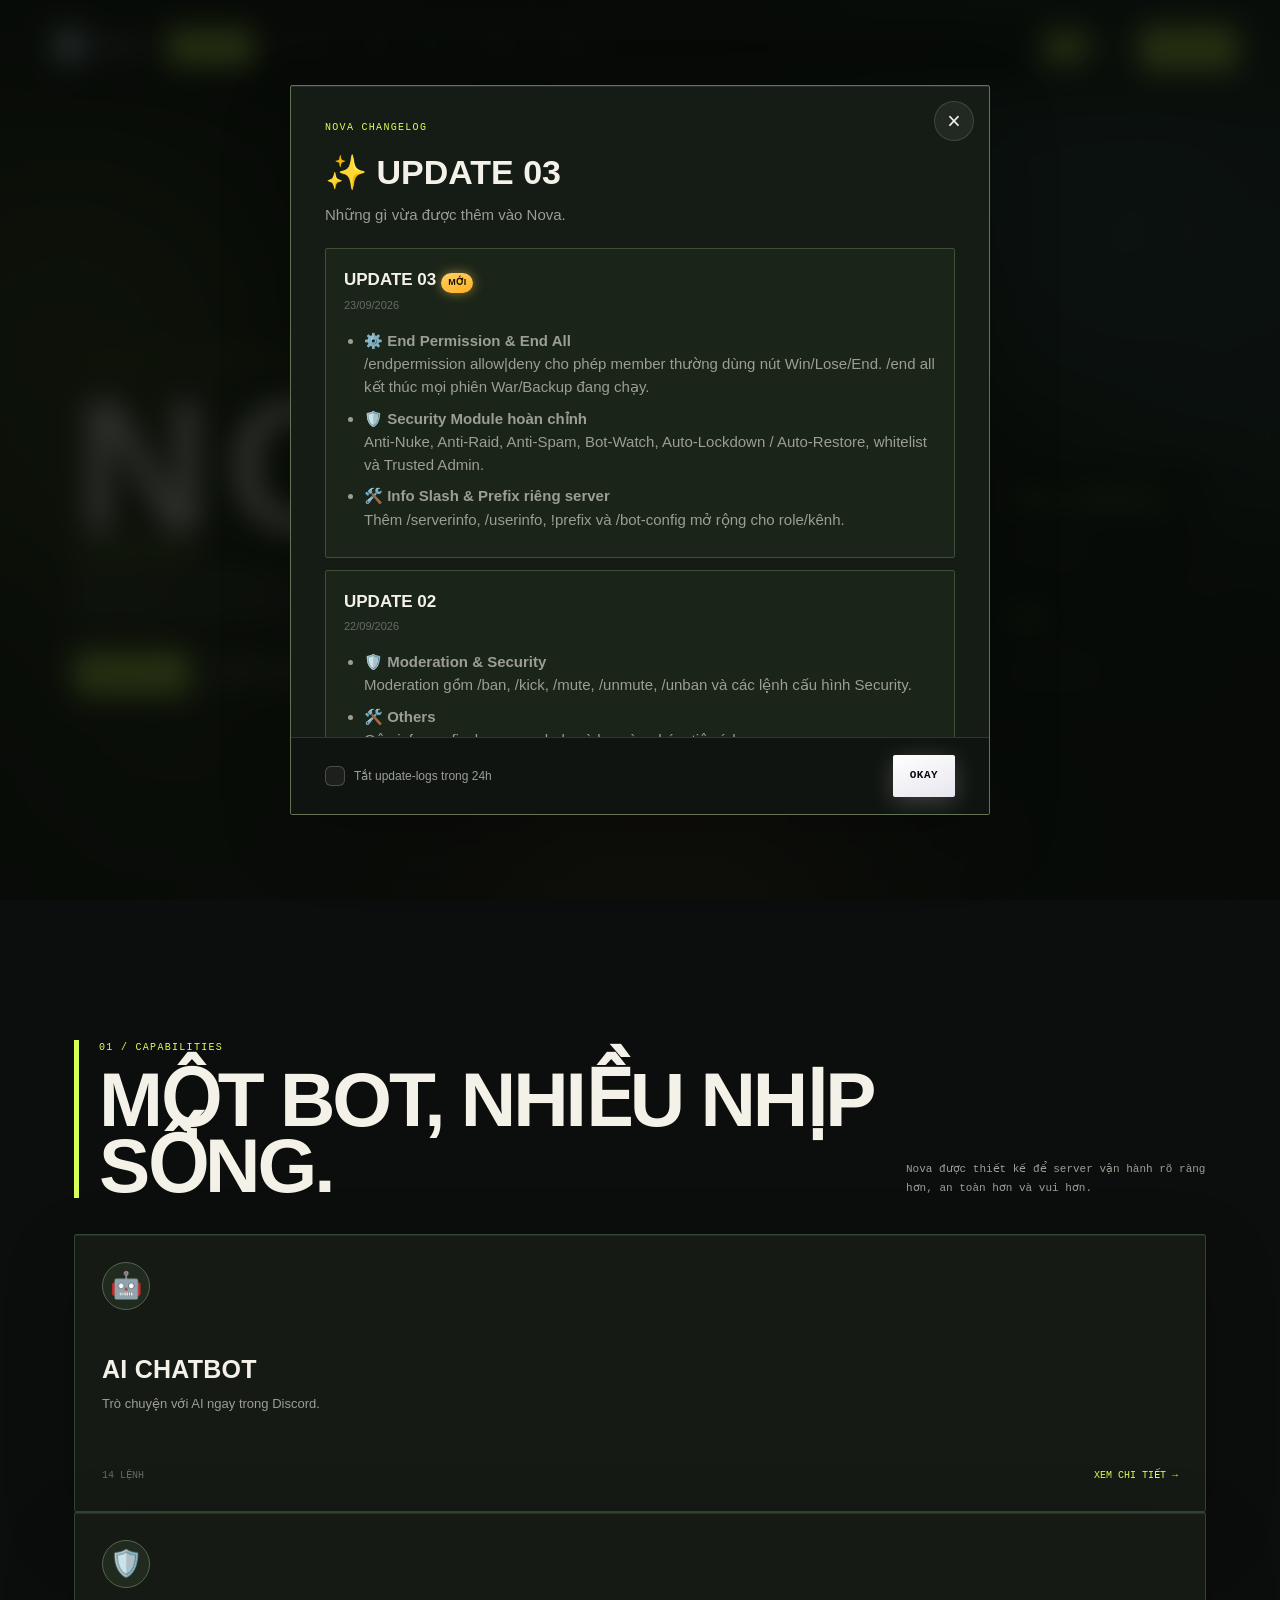
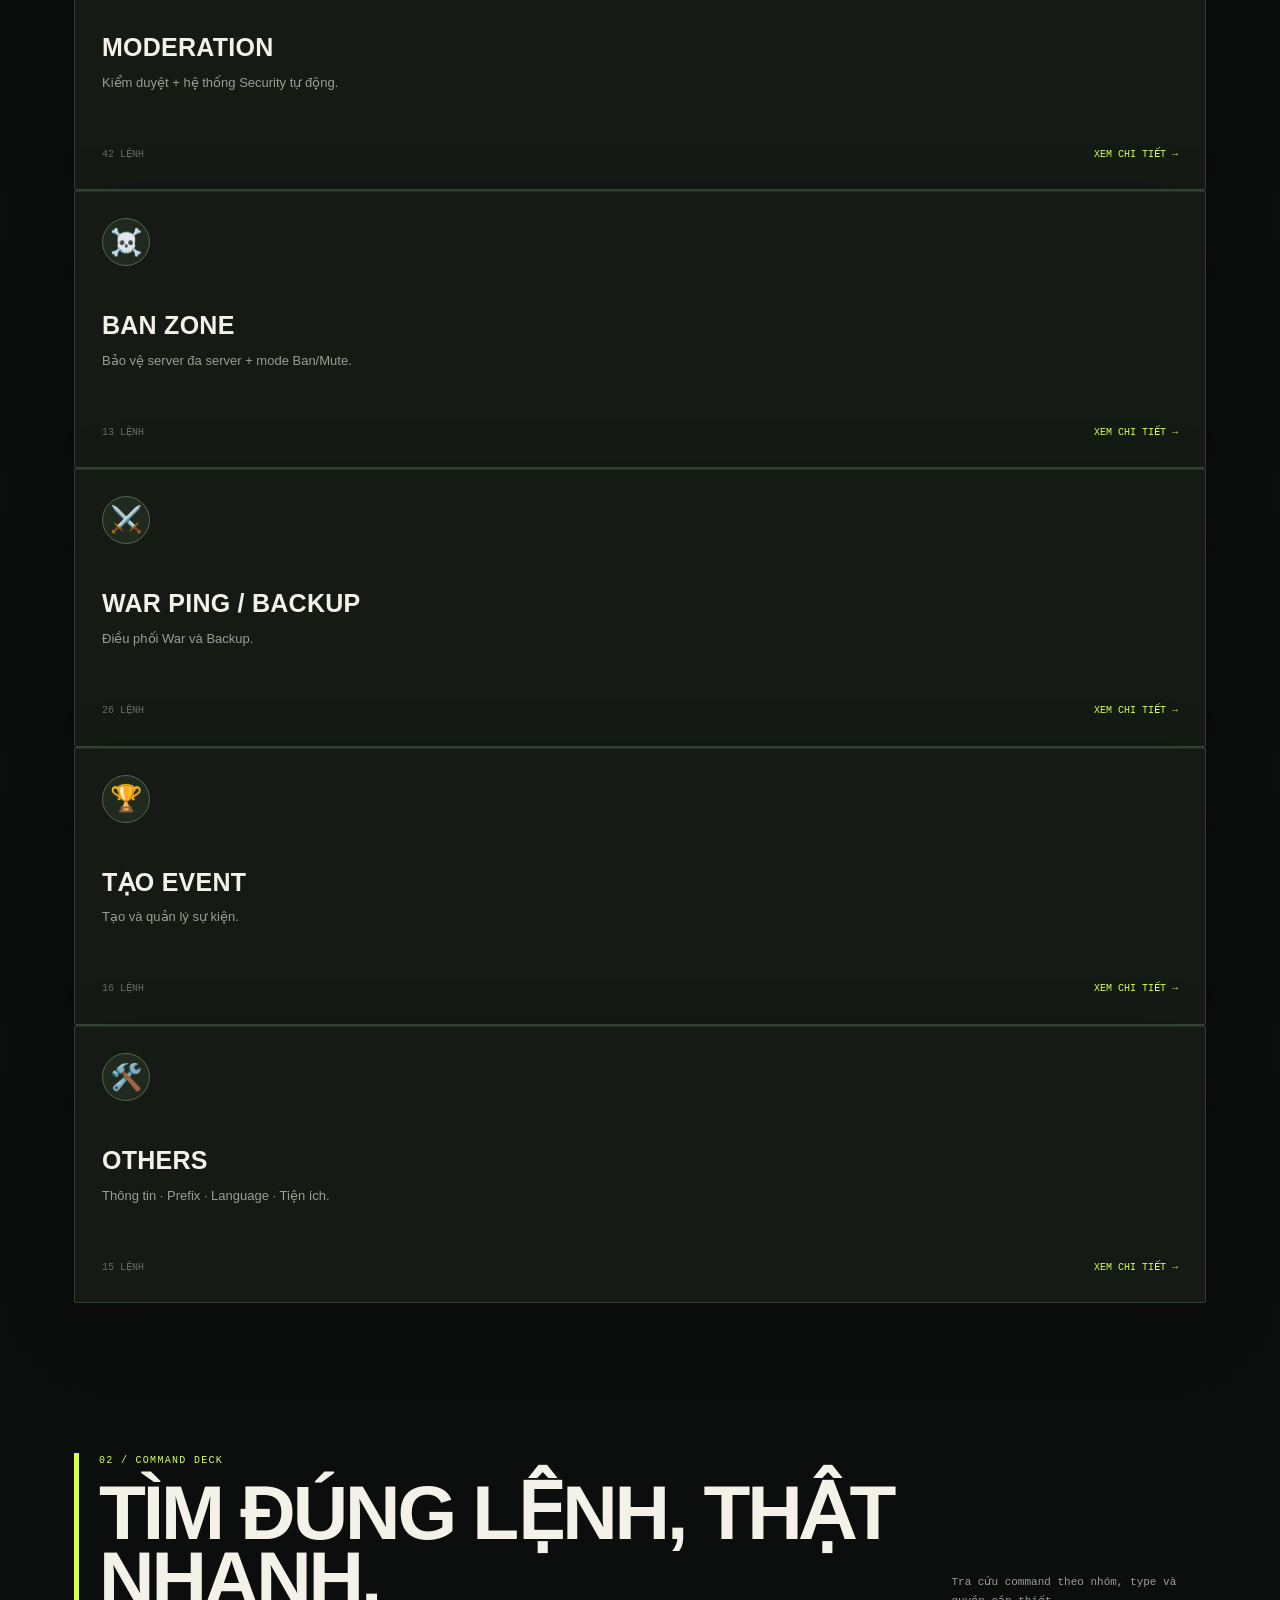
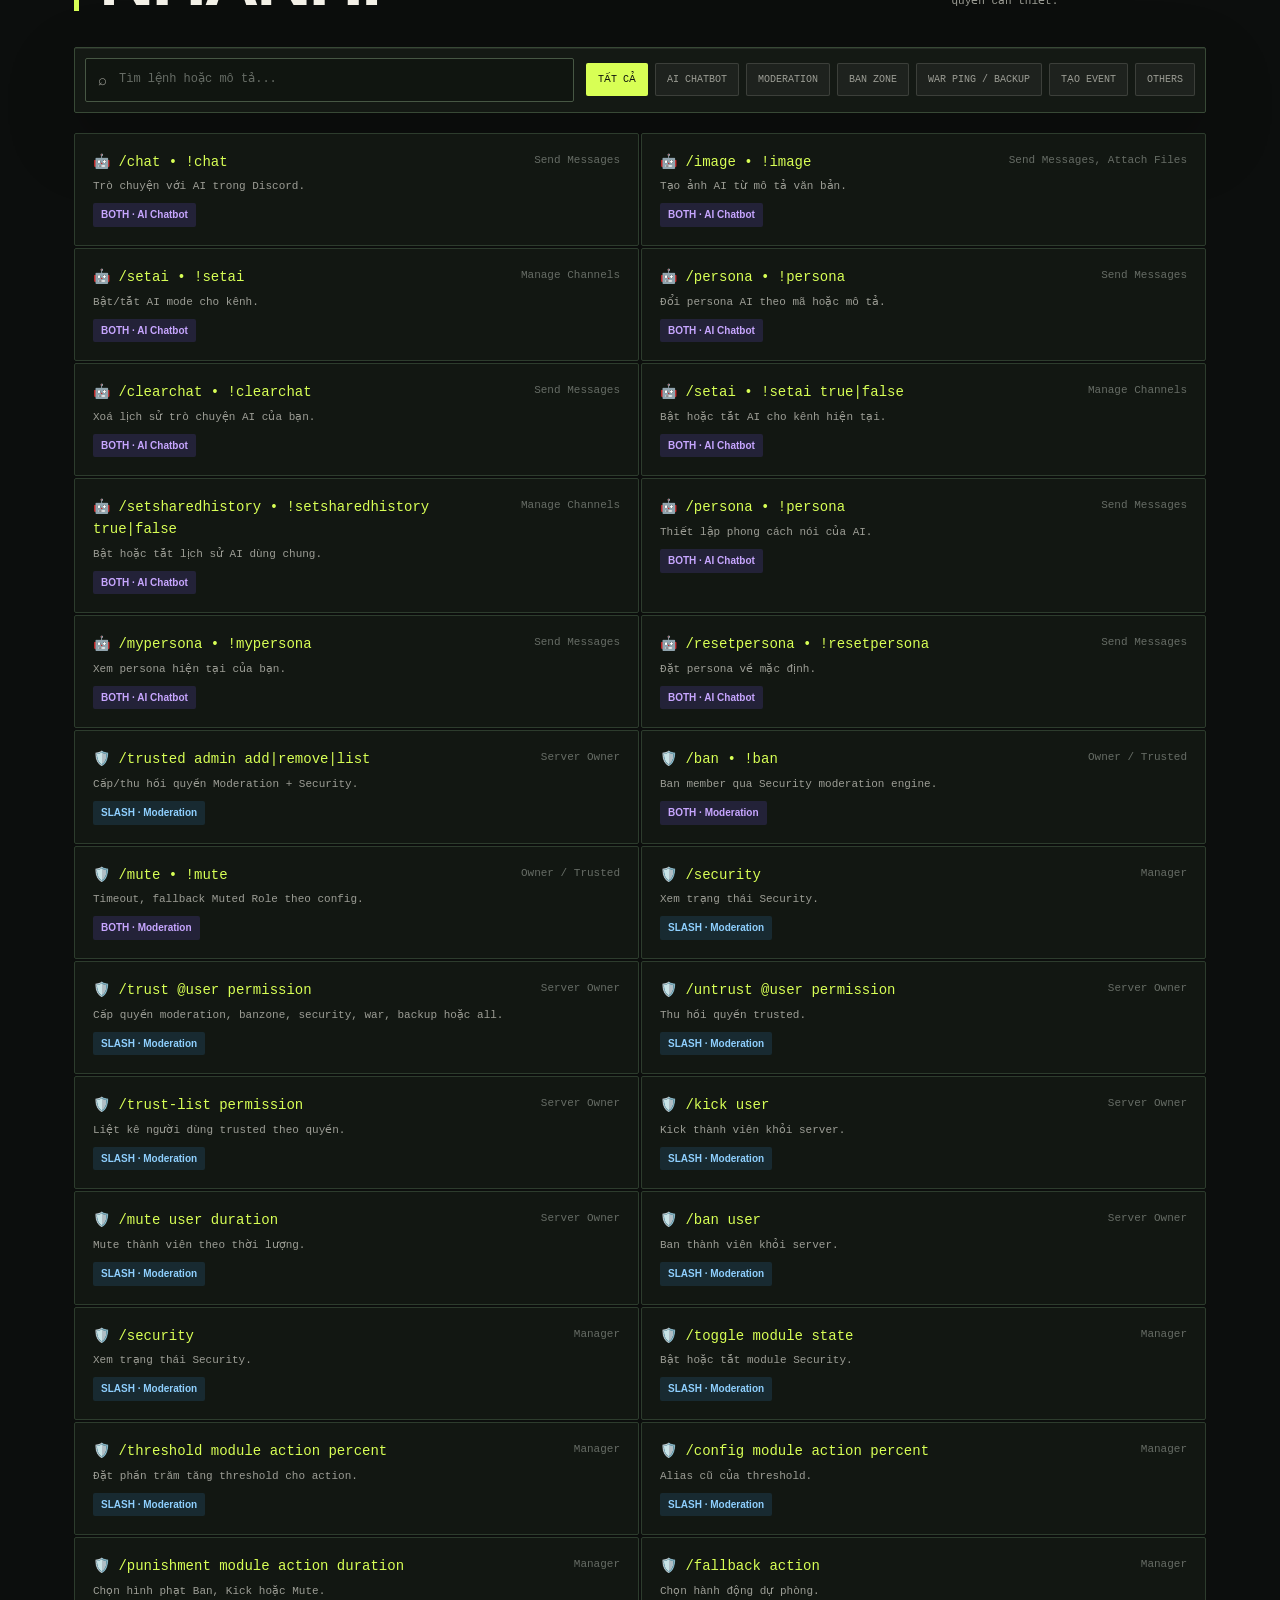
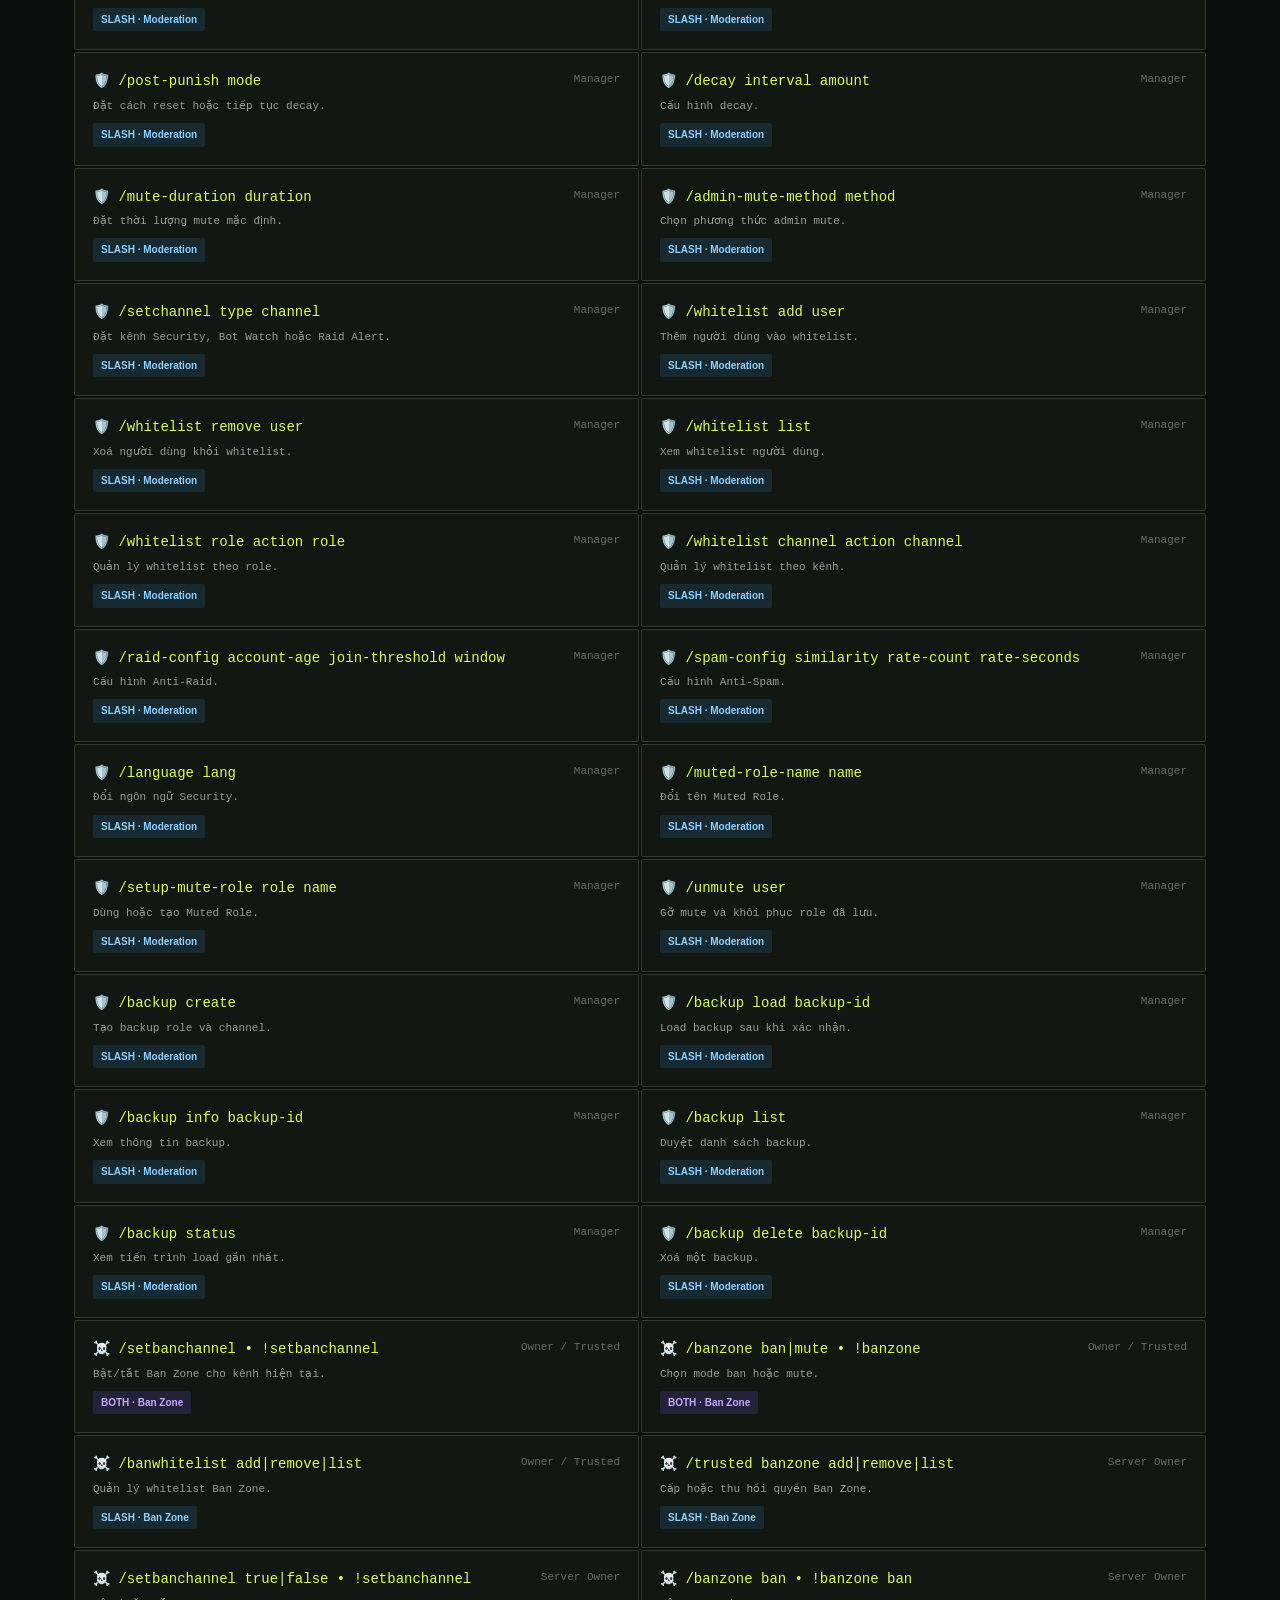
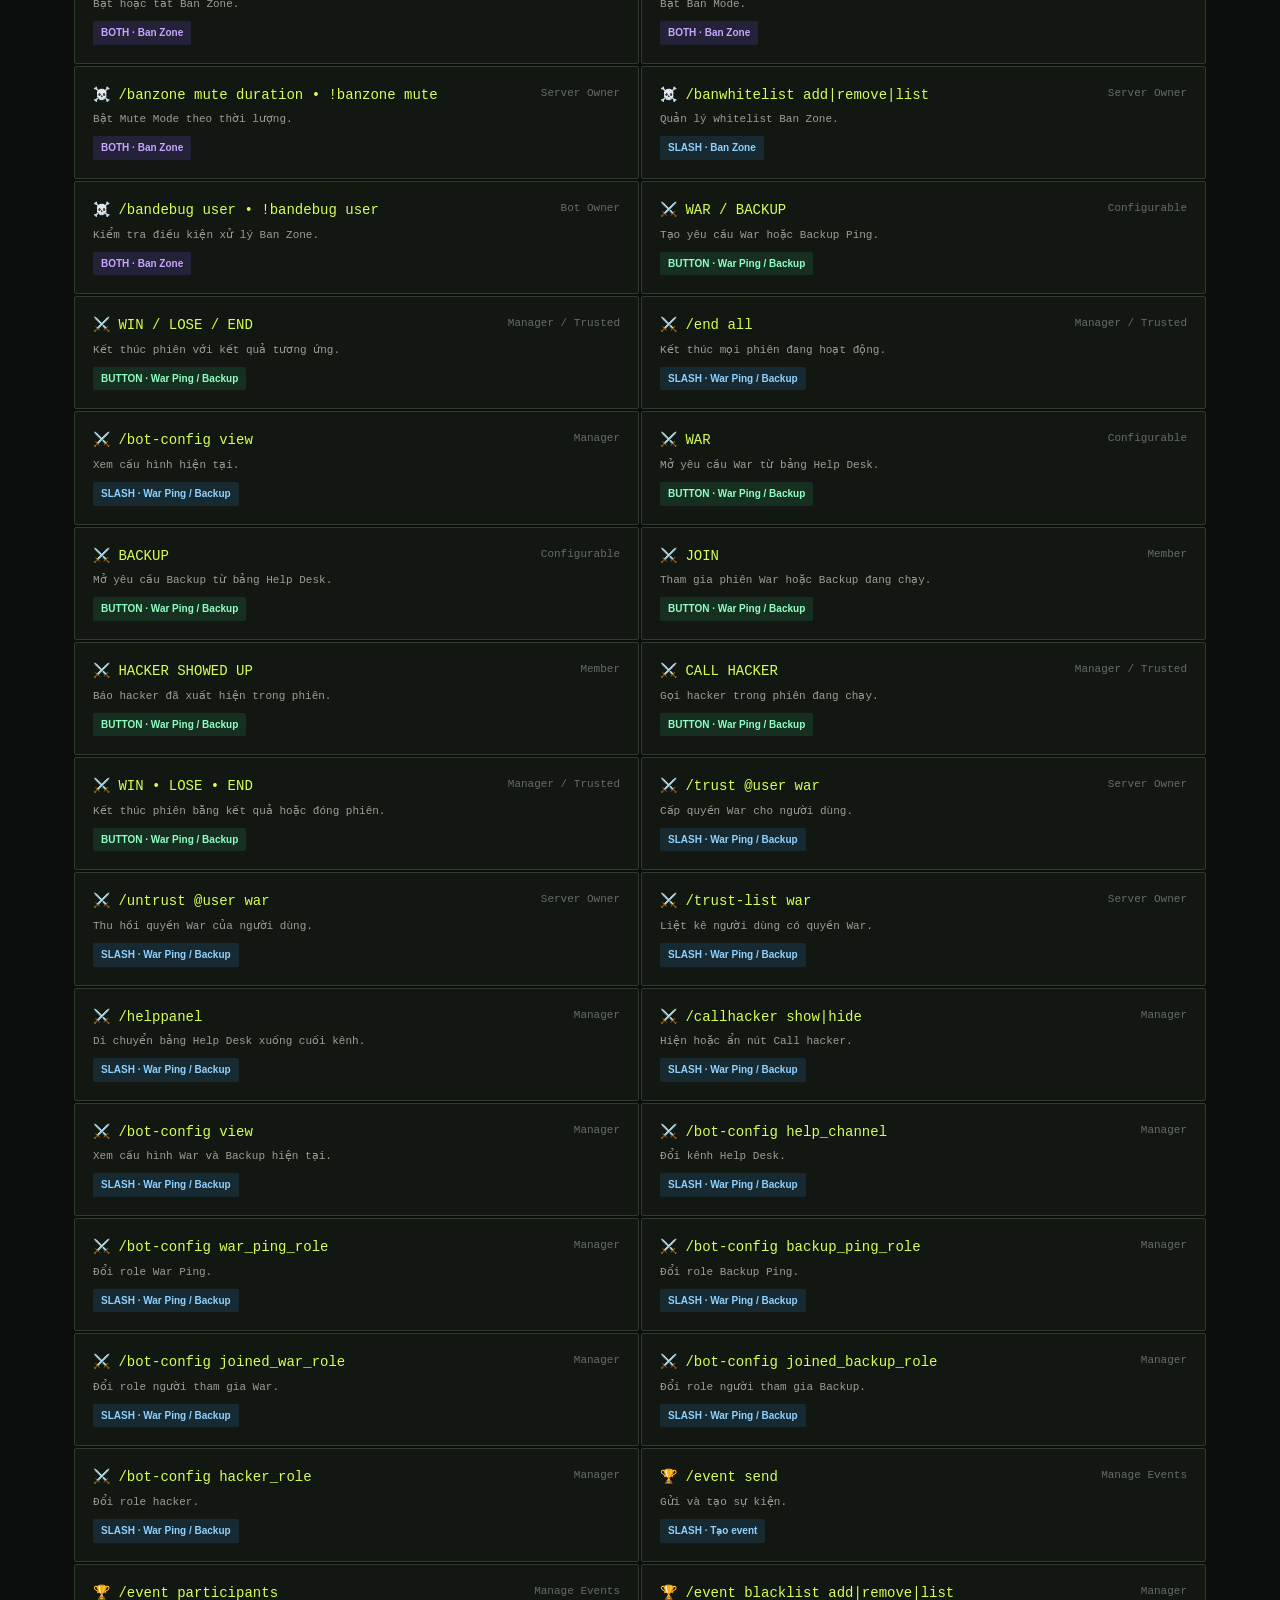
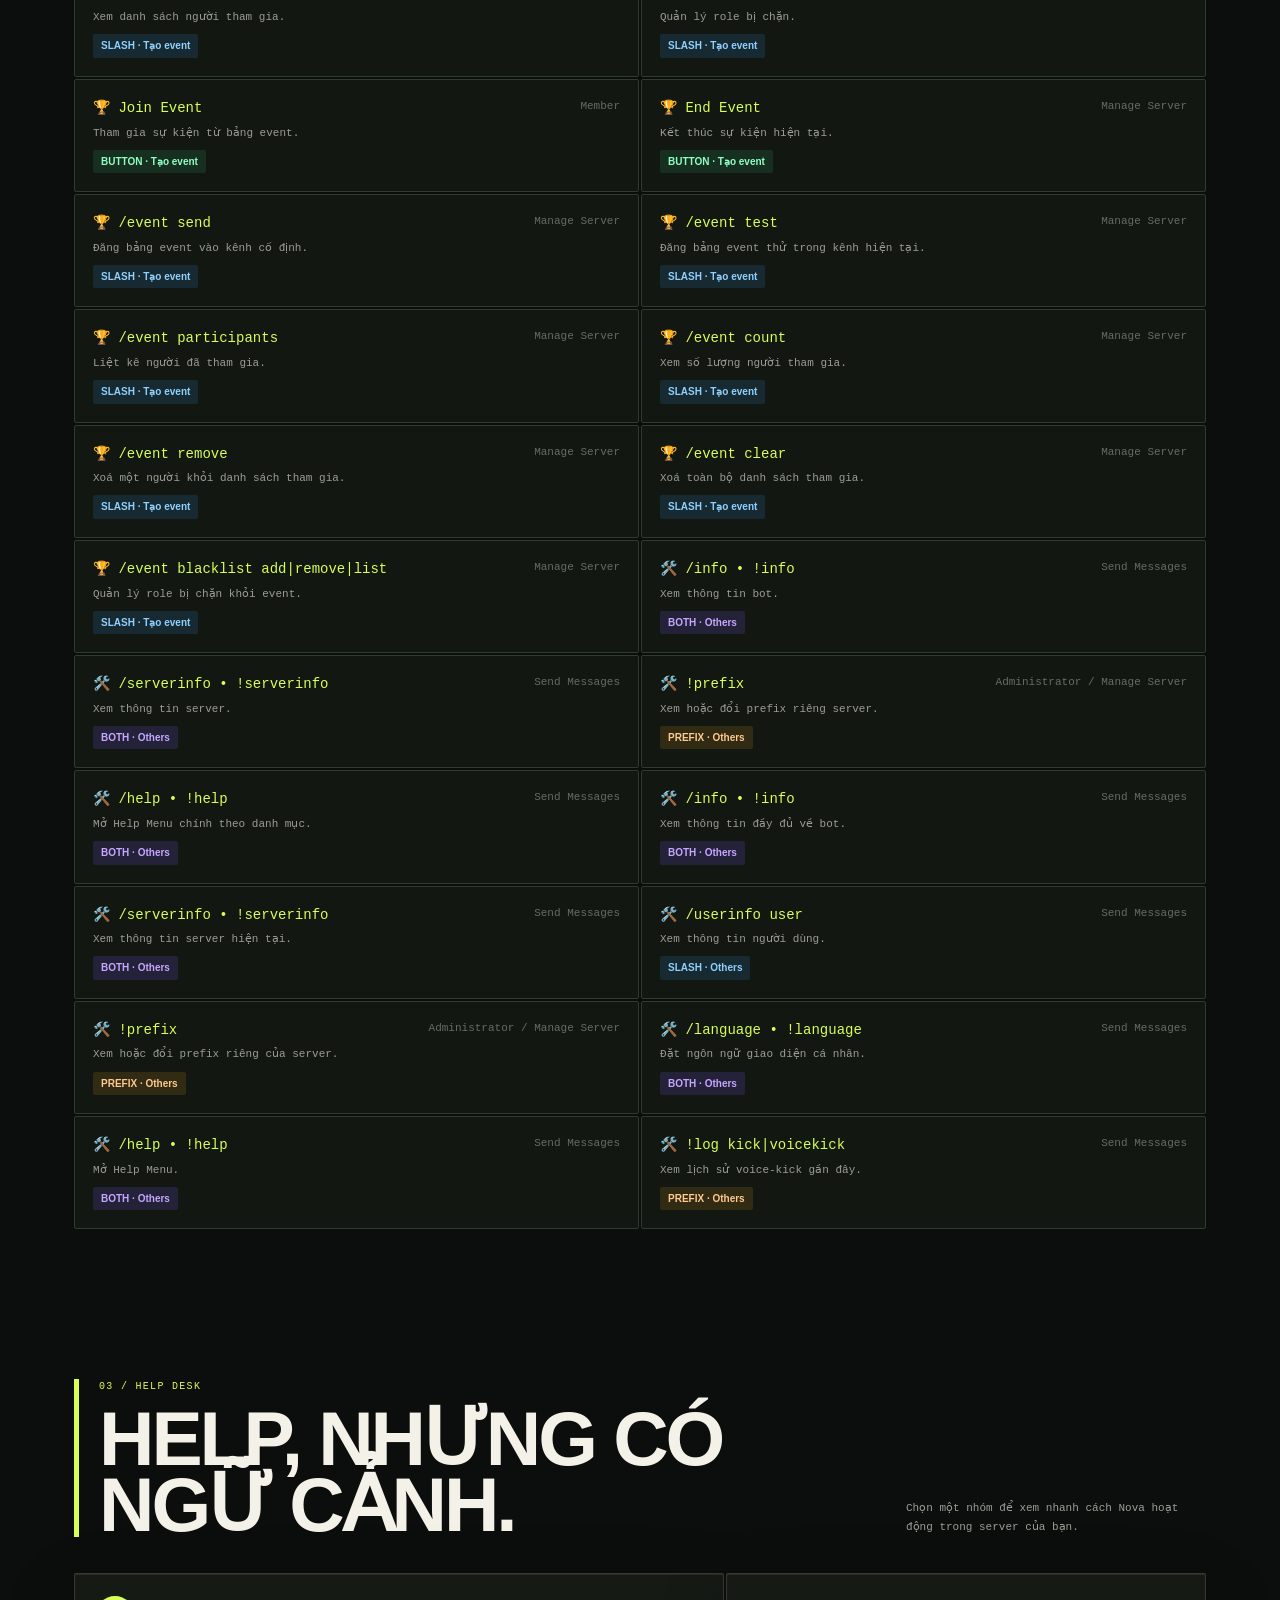
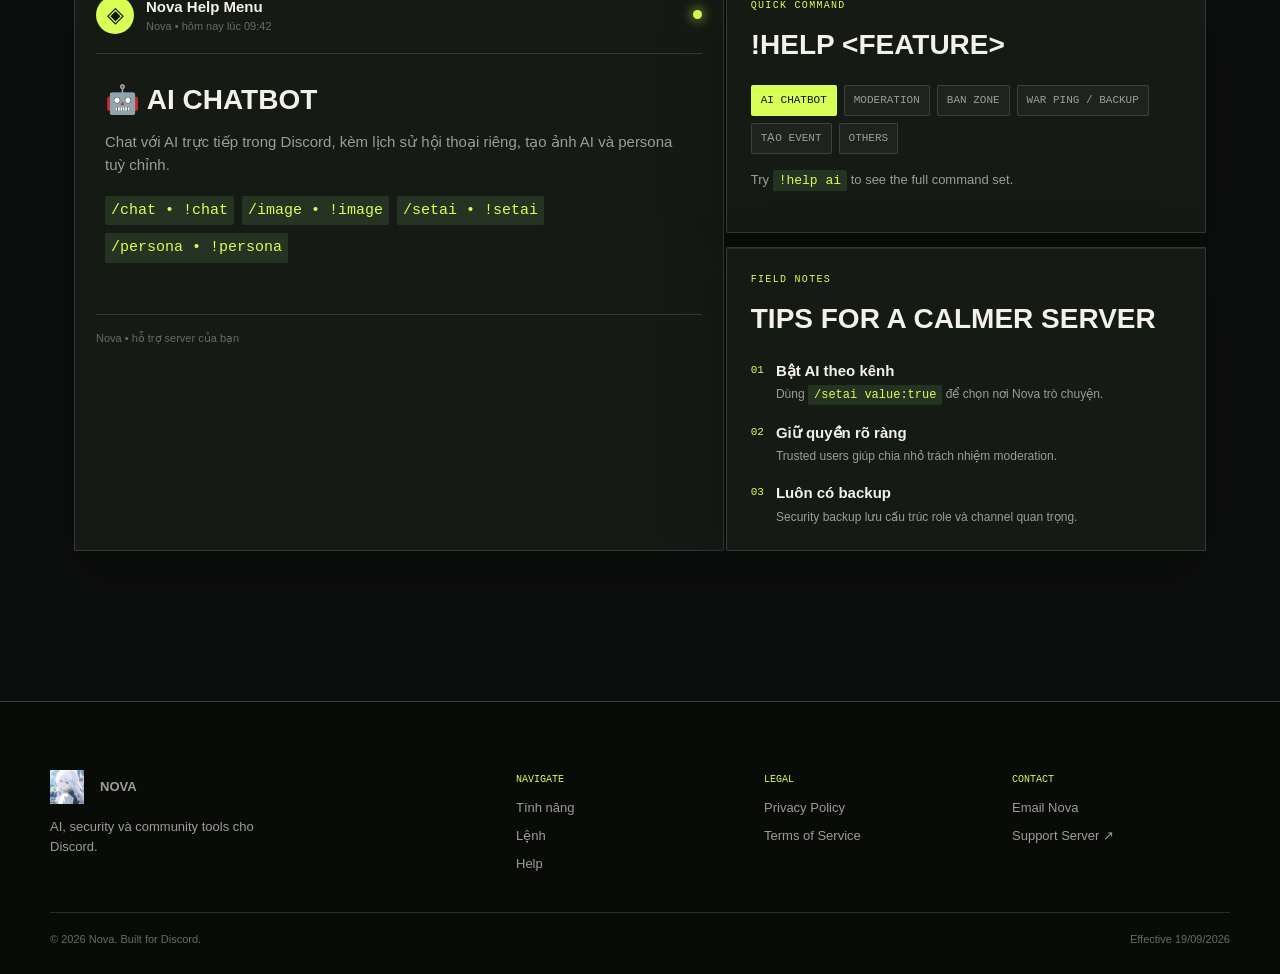
==== commit 50abc022: "Update index.html" ====
--- a/index.html
+++ b/index.html
@@ -57,7 +57,7 @@
   </header>
   <main id="main">
     <section id="home" class="hero section-shell">
-      <div class="hero-copy reveal"><div class="avatar-wrap"><span class="avatar-glow"></span><img src="assets/avatar.svg" alt="Nova bot avatar" class="hero-avatar"></div><p class="eyebrow">✦ Discord bot / made for communities</p><h1>Nova</h1><p class="hero-subtitle">AI thông minh, moderation vững vàng và những công cụ cộng đồng được gói gọn trong một bot.</p><div class="hero-actions"><a class="btn btn-primary" href="https://discord.com/oauth2/authorize?client_id=1532745879944036523" target="_blank" rel="noreferrer">Mời Nova <span>↗</span></a><a class="btn btn-glass" href="https://discord.gg/qkyu3G6WMa" target="_blank" rel="noreferrer">Tham gia Support</a><a class="btn btn-ghost" href="#features">Khám phá tính năng <span>↓</span></a></div></div>
+      <div class="hero-copy reveal"><p class="eyebrow">✦ Discord bot / made for communities</p><h1>Nova</h1><p class="hero-subtitle">AI thông minh, moderation vững vàng và những công cụ cộng đồng được gói gọn trong một bot.</p><div class="hero-actions"><a class="btn btn-primary" href="https://discord.com/oauth2/authorize?client_id=1532745879944036523" target="_blank" rel="noreferrer">Mời Nova <span>↗</span></a><a class="btn btn-glass" href="https://discord.gg/qkyu3G6WMa" target="_blank" rel="noreferrer">Tham gia Support</a><a class="btn btn-ghost" href="#features">Khám phá tính năng <span>↓</span></a></div></div>
       <div class="stats-grid reveal"><div class="stat glass"><span class="stat-value">Qwen3.7-max</span><span class="stat-label">Mô hình AI</span></div><div class="stat glass"><span class="stat-value">nova_.inovation</span><span class="stat-label">Chủ sở hữu</span></div><div class="stat glass"><span class="stat-value">6</span><span class="stat-label">Nhóm tính năng</span></div><div class="stat glass"><span class="stat-value">60+</span><span class="stat-label">Lệnh sẵn sàng</span></div></div>
     </section>
     <section id="features" class="section-shell section"><div class="section-heading reveal"><div><p class="eyebrow">01 / capabilities</p><h2>Một bot, nhiều nhịp sống.</h2></div><p>Nova được thiết kế để server vận hành rõ ràng hơn, an toàn hơn và vui hơn.</p></div><div id="feature-grid" class="feature-grid"></div></section>
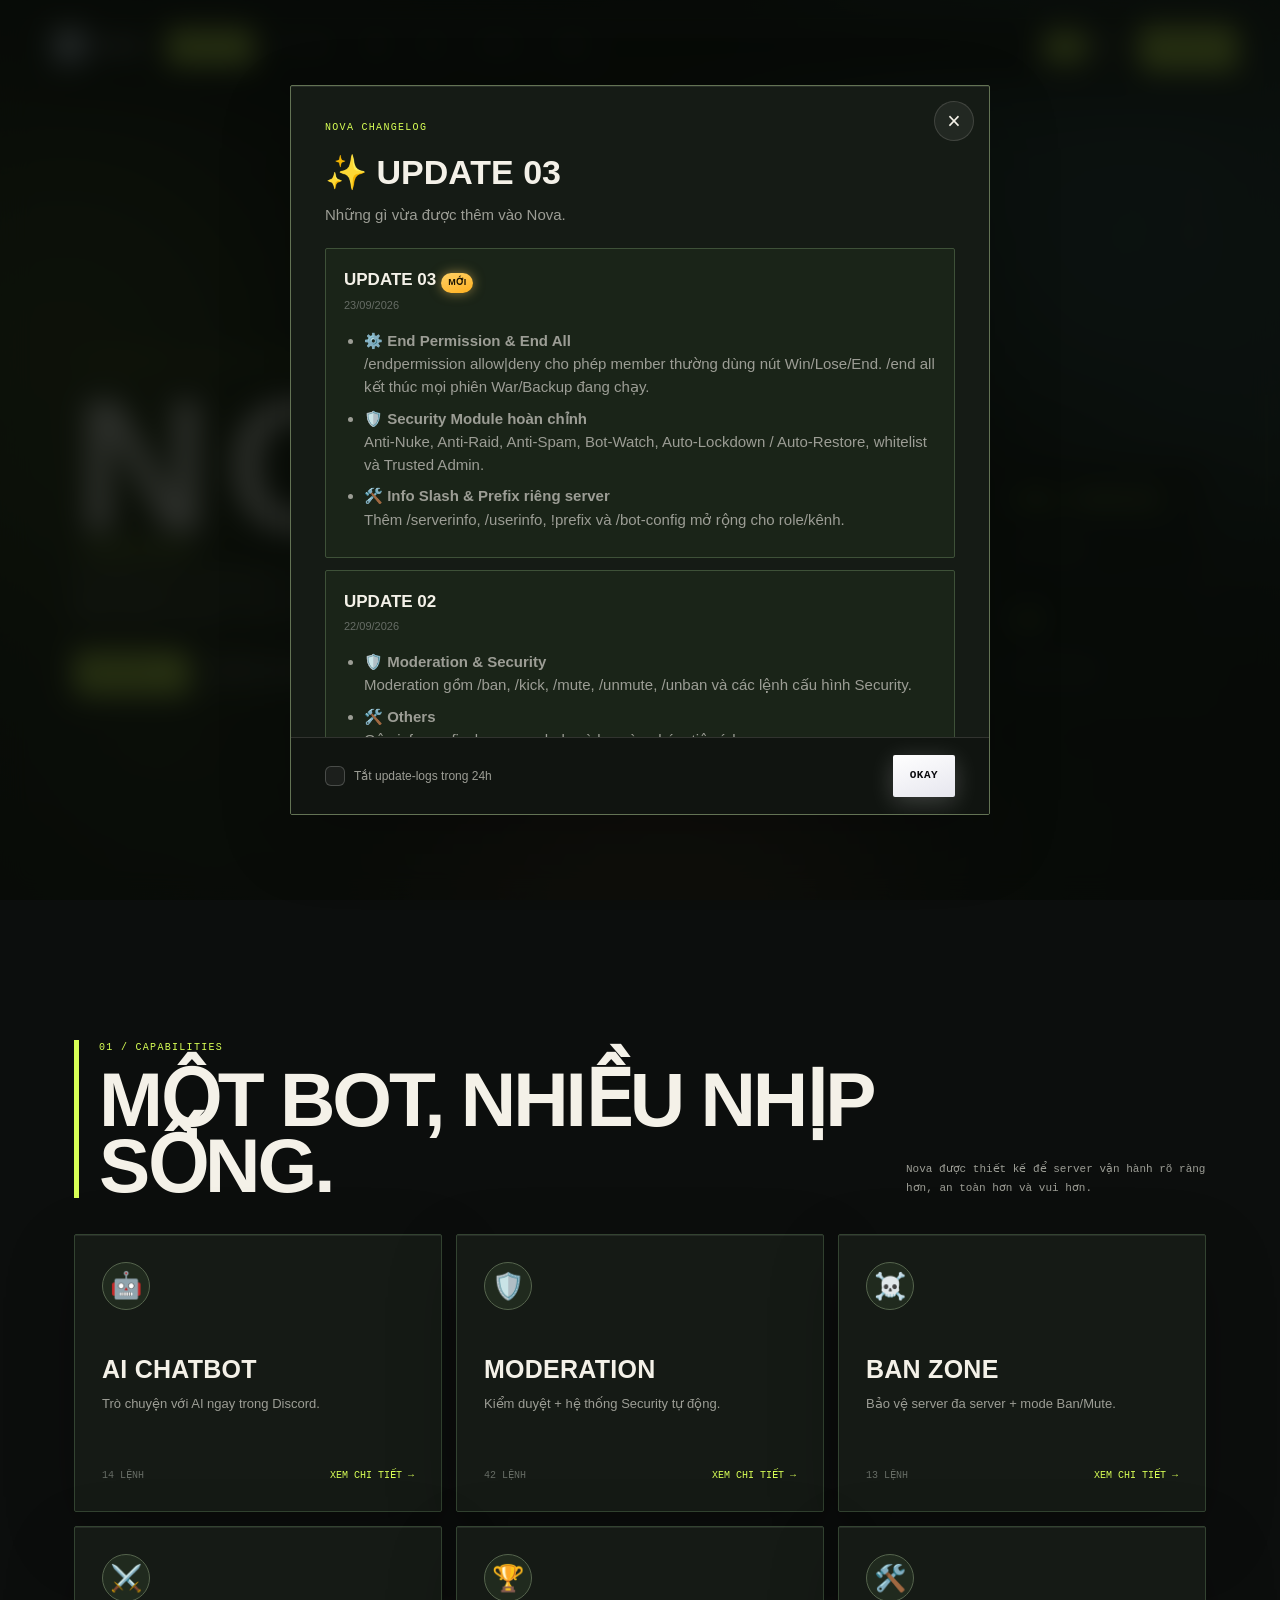
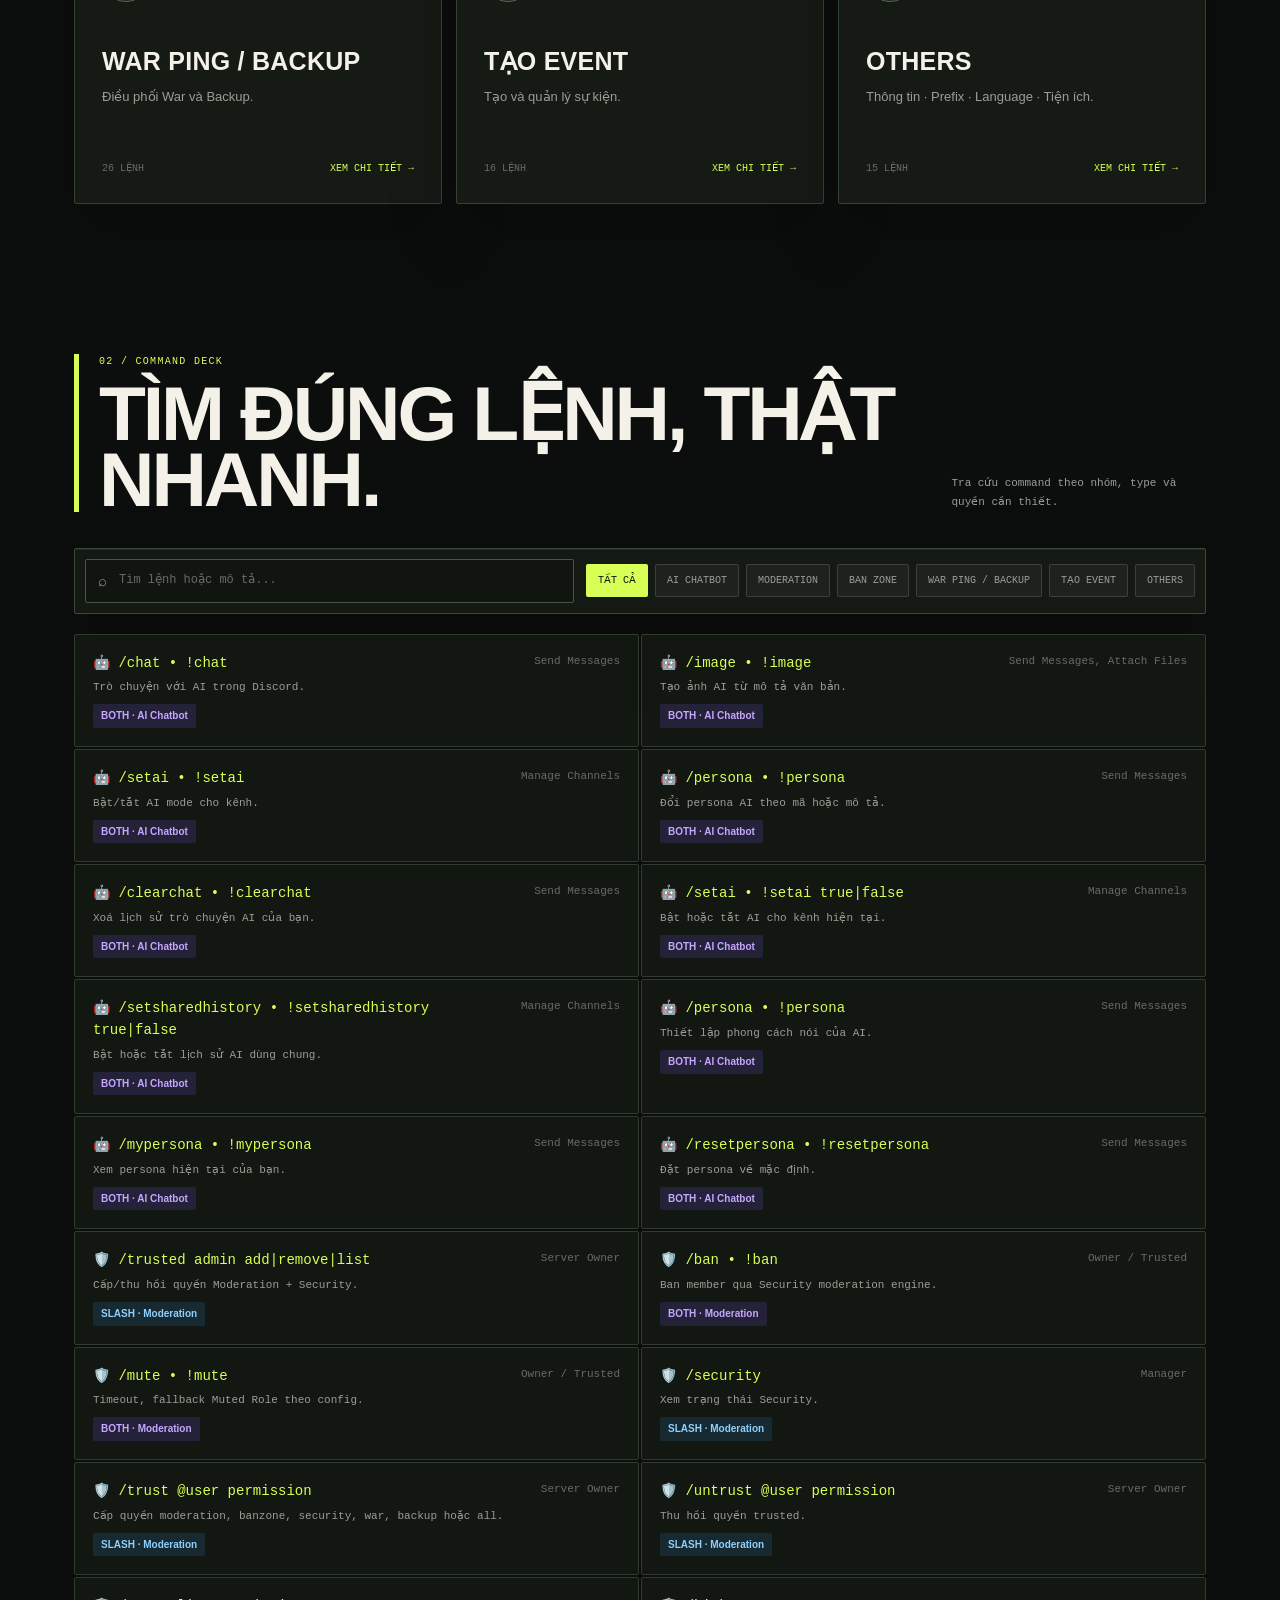
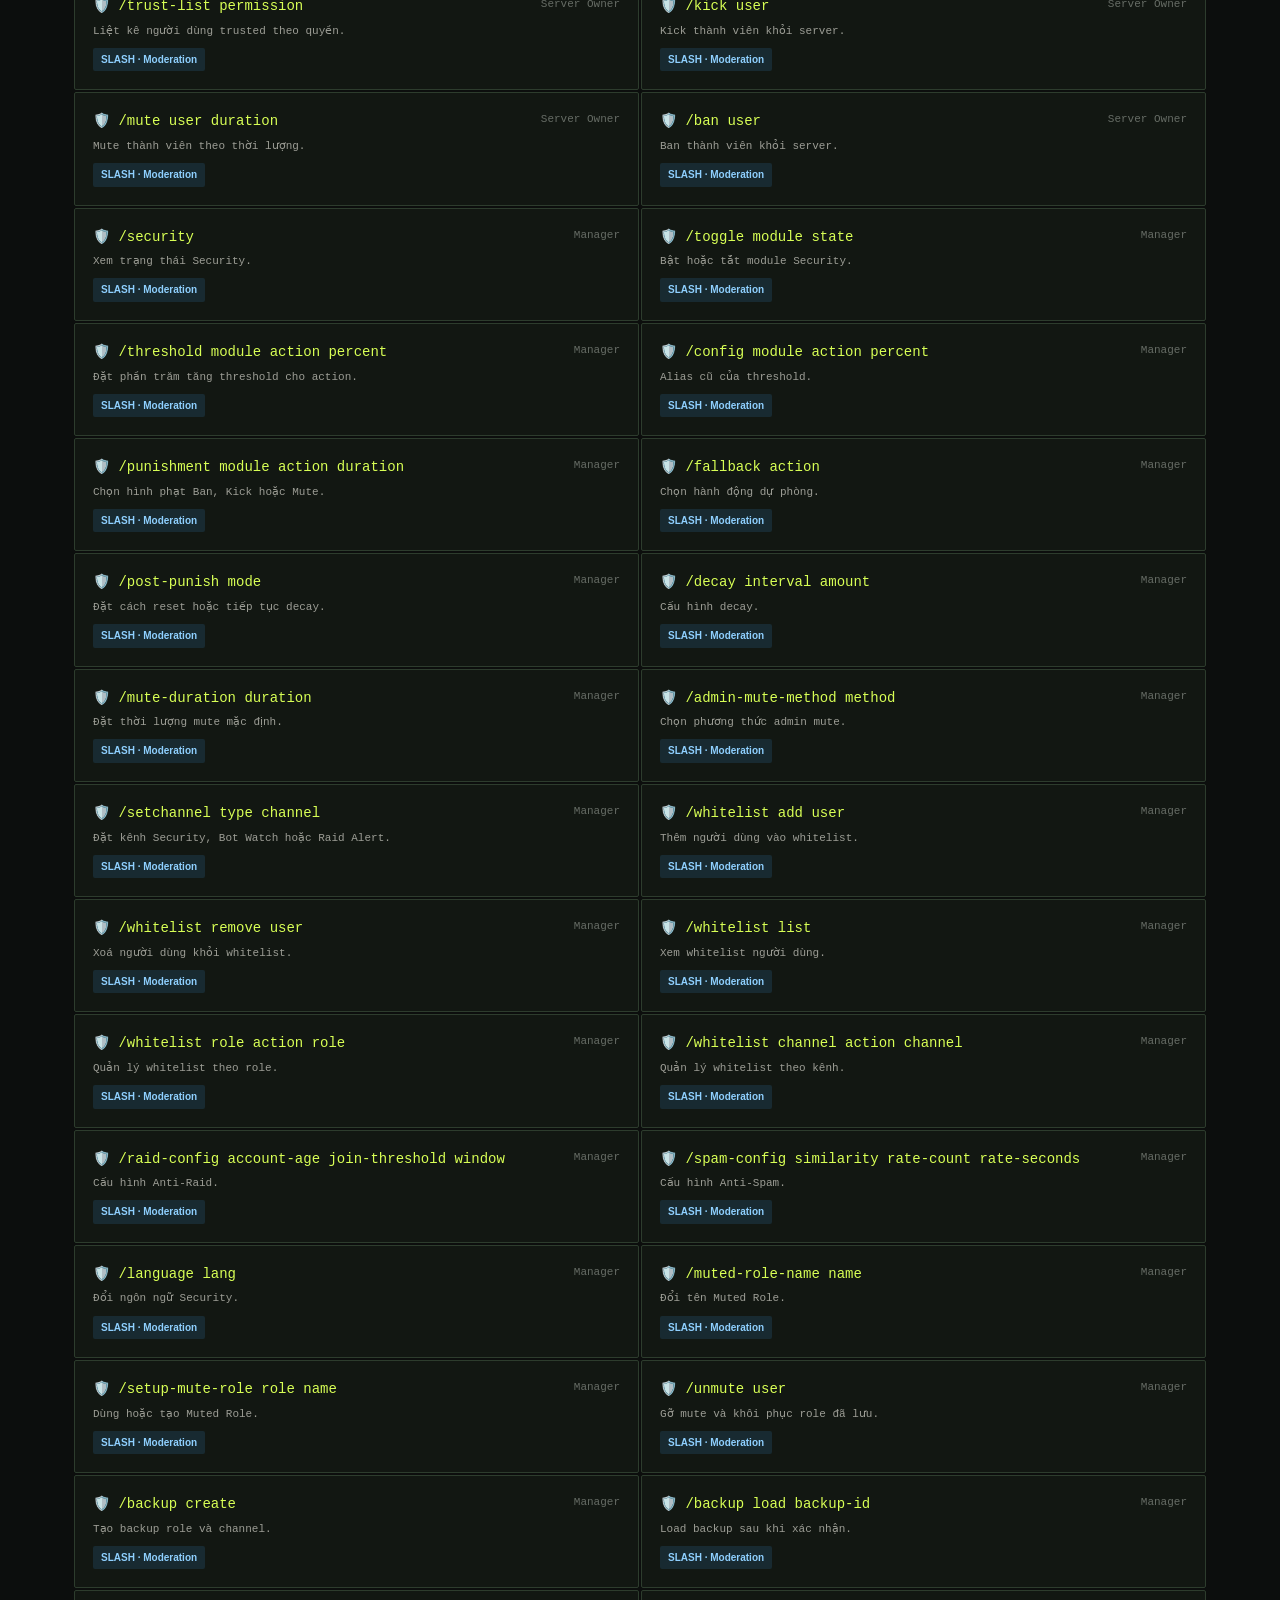
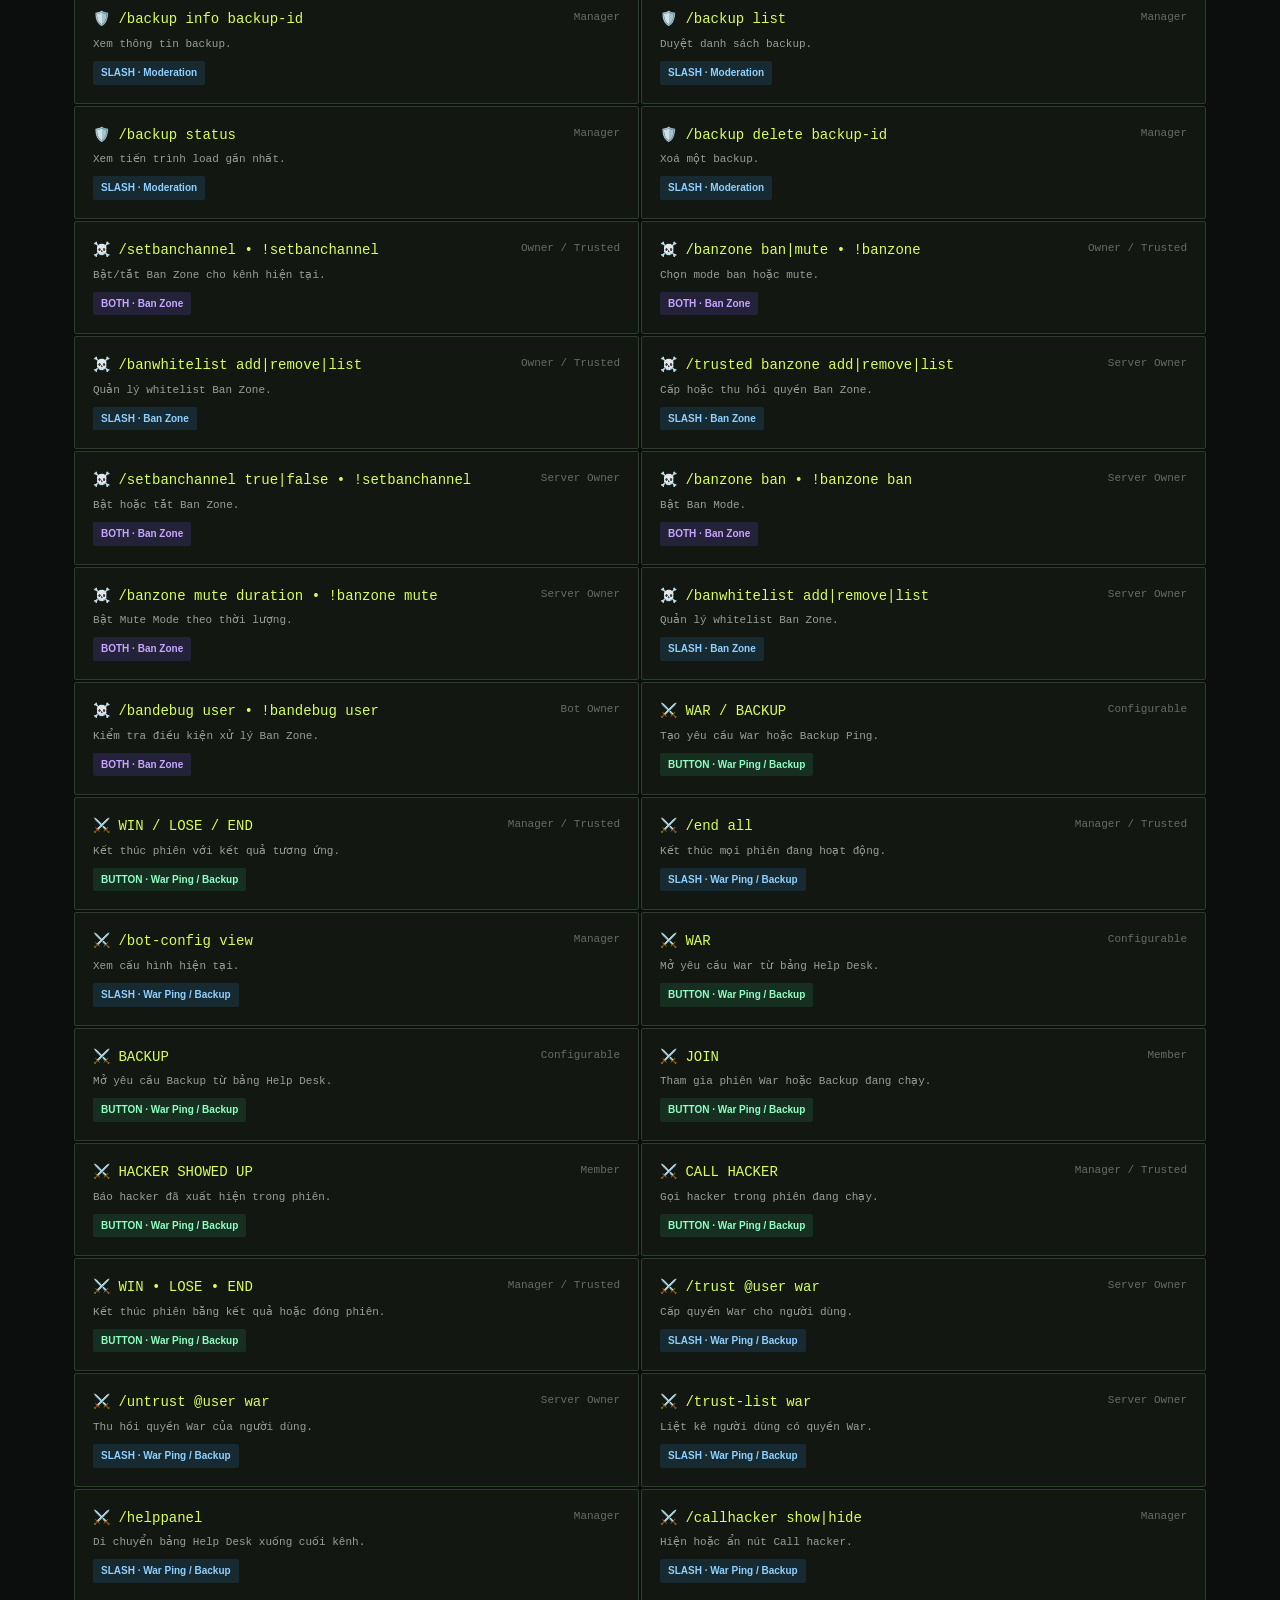
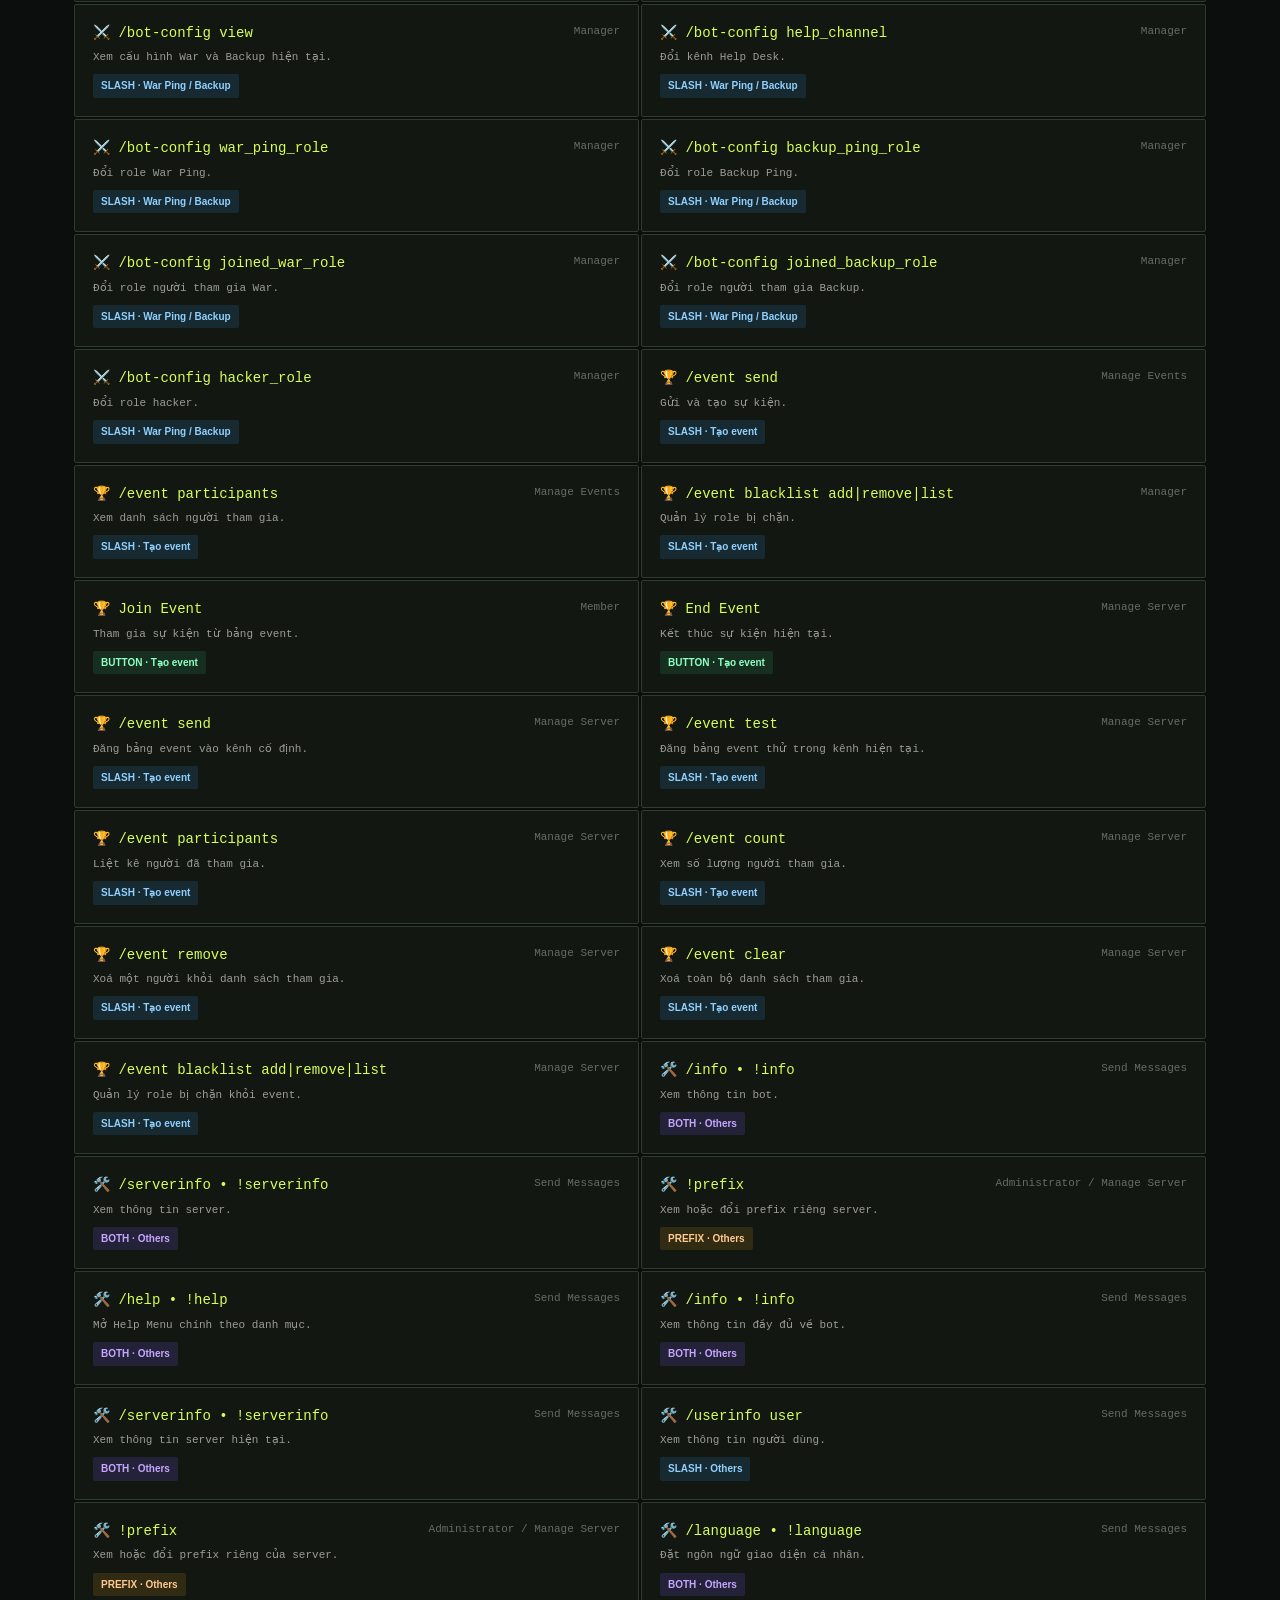
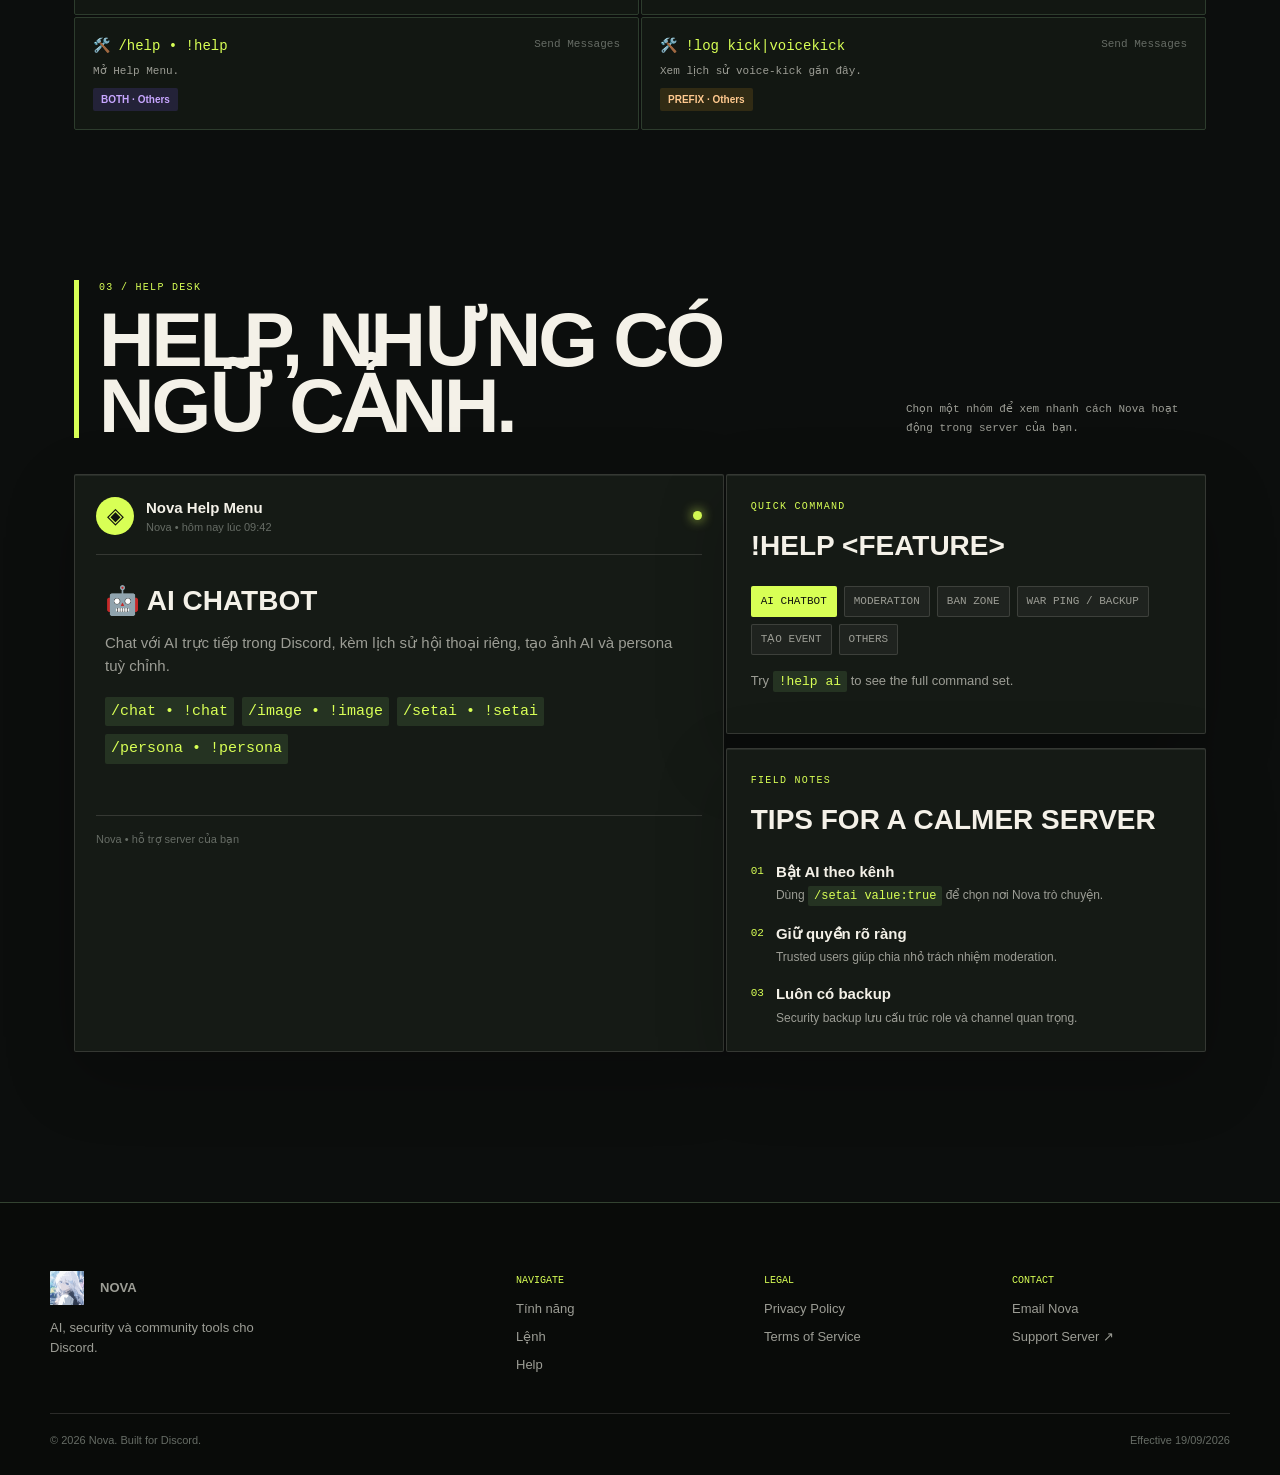
==== commit cda318ce: "Update index.html" ====
--- a/index.html
+++ b/index.html
@@ -14,31 +14,44 @@
   <link rel="stylesheet" href="redesign.css">
   <link rel="stylesheet" href="wordmark.css">
 
-  <!-- Ép lưới feature thành 3 cột × 2 hàng (ghi đè redesign.css) -->
+  <!-- ============================================================
+       FIX: Lưới feature 3 cột × 2 hàng đều tăm tắp
+       Load cuối cùng + selector siêu cụ thể + !important
+       để chắc chắn thắng mọi rule trong redesign.css
+       ============================================================ -->
   <style>
-    #feature-grid.feature-grid{
-      grid-template-columns:repeat(3,1fr)!important;
+    body[data-page="home"] #feature-grid.feature-grid{
+      display:grid!important;
+      grid-template-columns:repeat(3,minmax(0,1fr))!important;
+      grid-auto-rows:1fr!important;
       gap:14px!important;
+      align-items:stretch!important;
     }
-    #feature-grid .feature-card,
-    #feature-grid .feature-card:nth-child(4){
+    body[data-page="home"] #feature-grid .feature-card,
+    body[data-page="home"] #feature-grid .feature-card:nth-child(1),
+    body[data-page="home"] #feature-grid .feature-card:nth-child(2),
+    body[data-page="home"] #feature-grid .feature-card:nth-child(3),
+    body[data-page="home"] #feature-grid .feature-card:nth-child(4),
+    body[data-page="home"] #feature-grid .feature-card:nth-child(5),
+    body[data-page="home"] #feature-grid .feature-card:nth-child(6){
       grid-column:auto!important;
+      grid-row:auto!important;
+      transform:none!important;
+      height:100%!important;
+      min-height:260px!important;
     }
-    #feature-grid .feature-card:nth-child(5),
-    #feature-grid .feature-card:nth-child(6){
-      transform:none!important;
-    }
-    #feature-grid .feature-card:hover,
-    #feature-grid .feature-card:nth-child(4):hover,
-    #feature-grid .feature-card:nth-child(5):hover,
-    #feature-grid .feature-card:nth-child(6):hover{
+    body[data-page="home"] #feature-grid .feature-card:hover{
       transform:translateY(-10px) rotate(-1deg)!important;
     }
     @media (max-width:1080px){
-      #feature-grid.feature-grid{grid-template-columns:repeat(2,1fr)!important}
+      body[data-page="home"] #feature-grid.feature-grid{
+        grid-template-columns:repeat(2,minmax(0,1fr))!important;
+      }
     }
     @media (max-width:760px){
-      #feature-grid.feature-grid{grid-template-columns:1fr!important}
+      body[data-page="home"] #feature-grid.feature-grid{
+        grid-template-columns:1fr!important;
+      }
     }
   </style>
 </head>
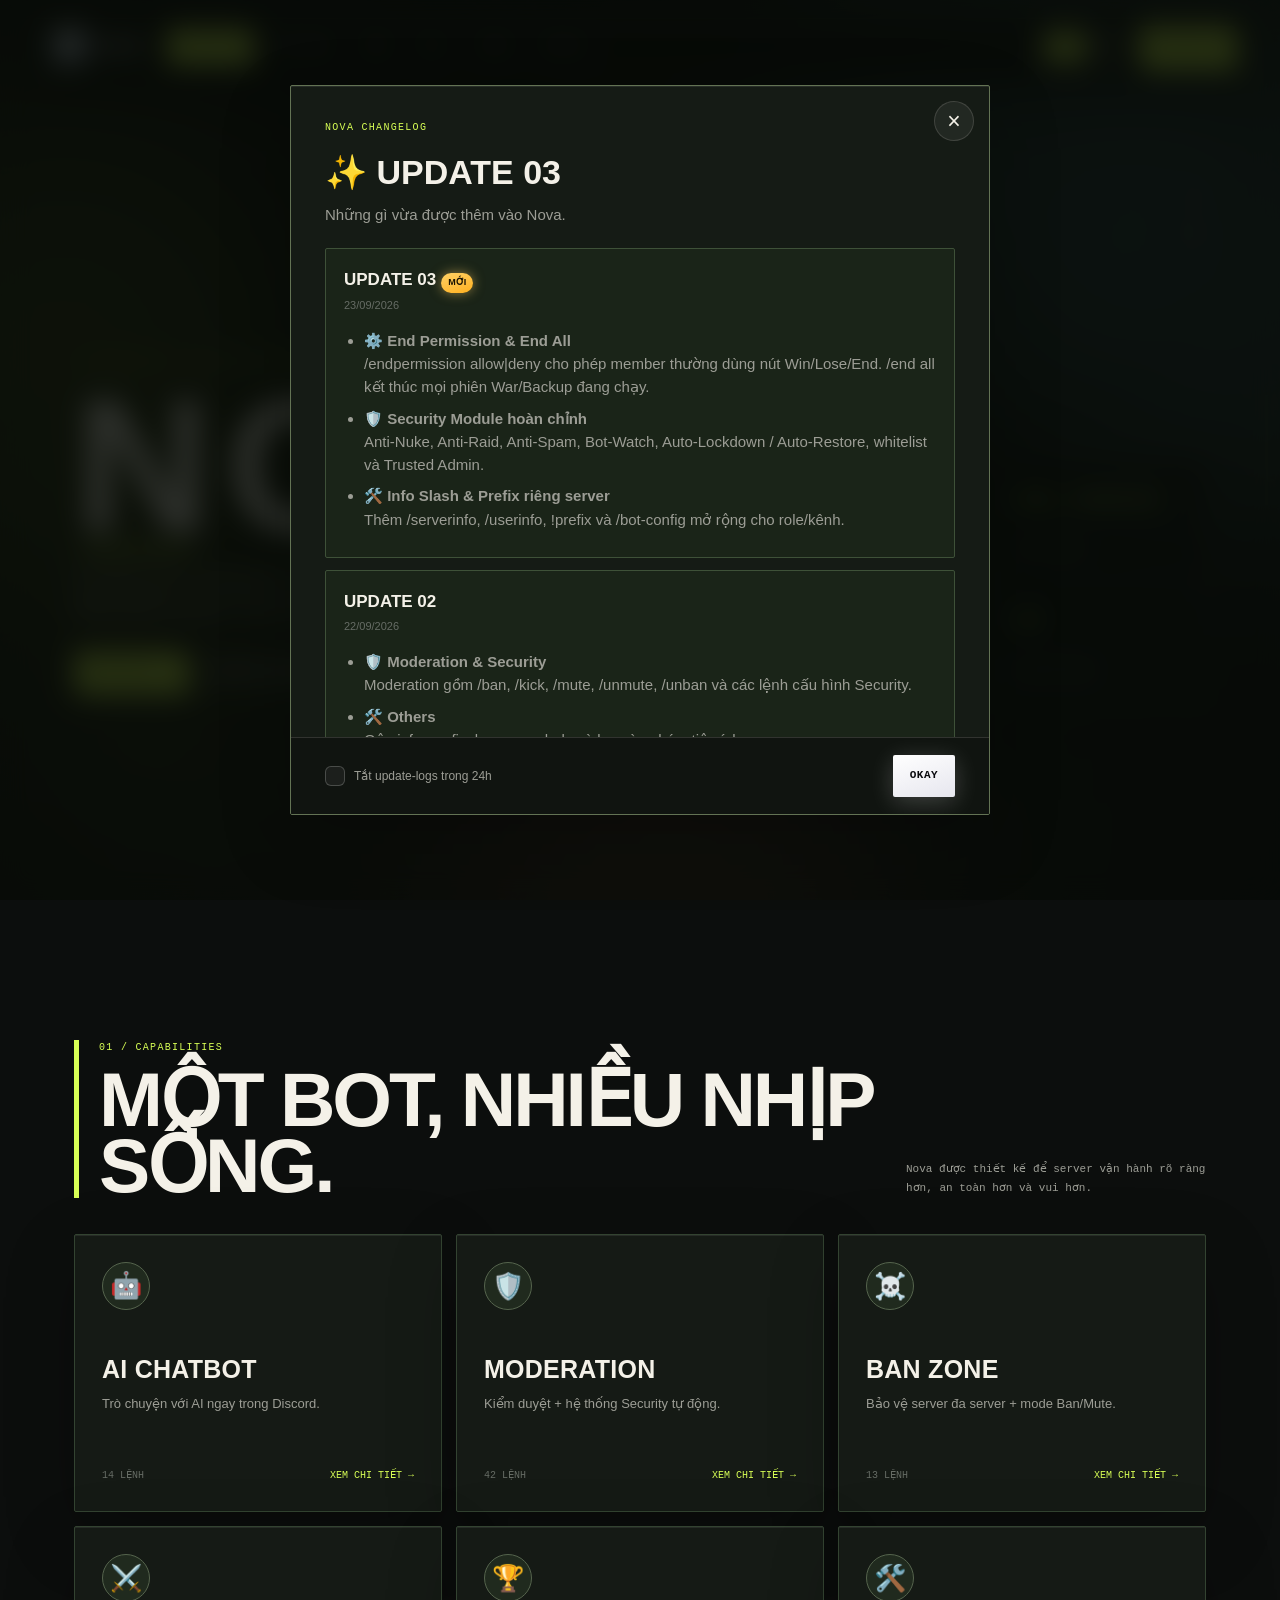
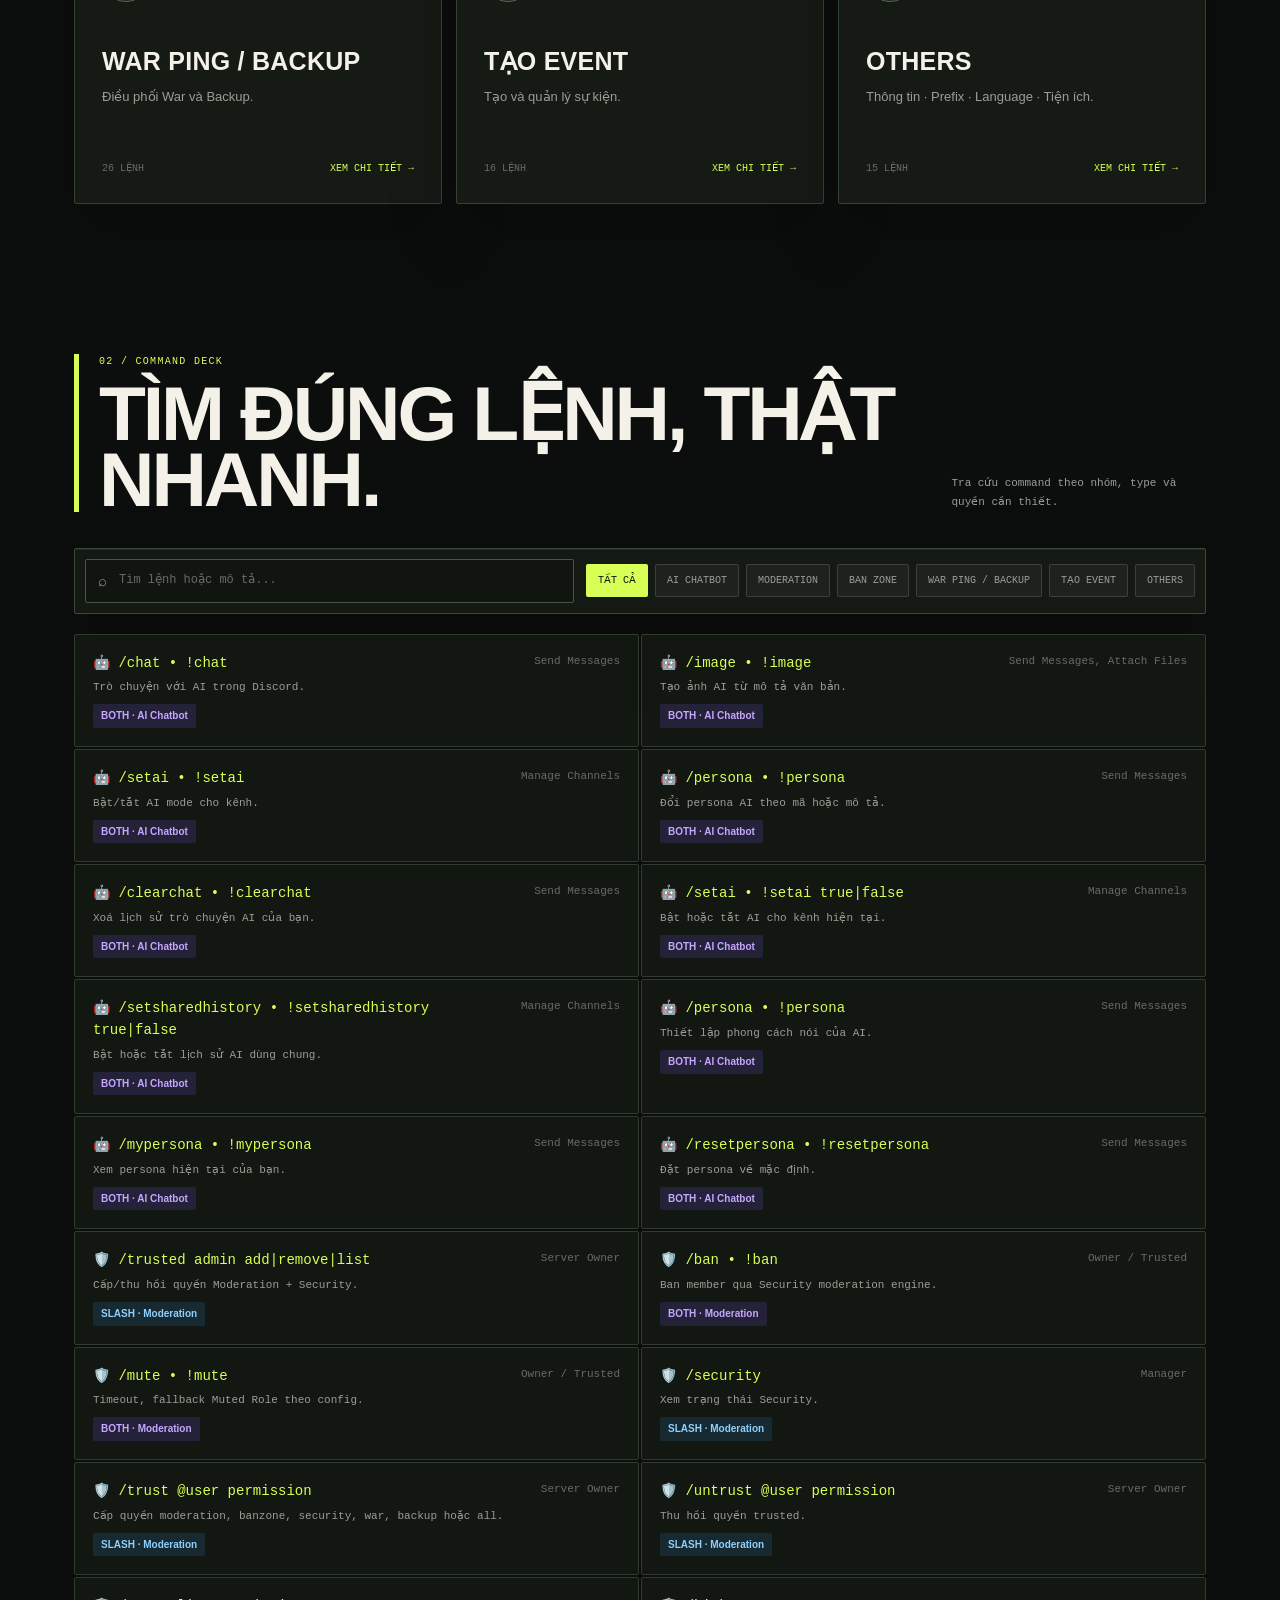
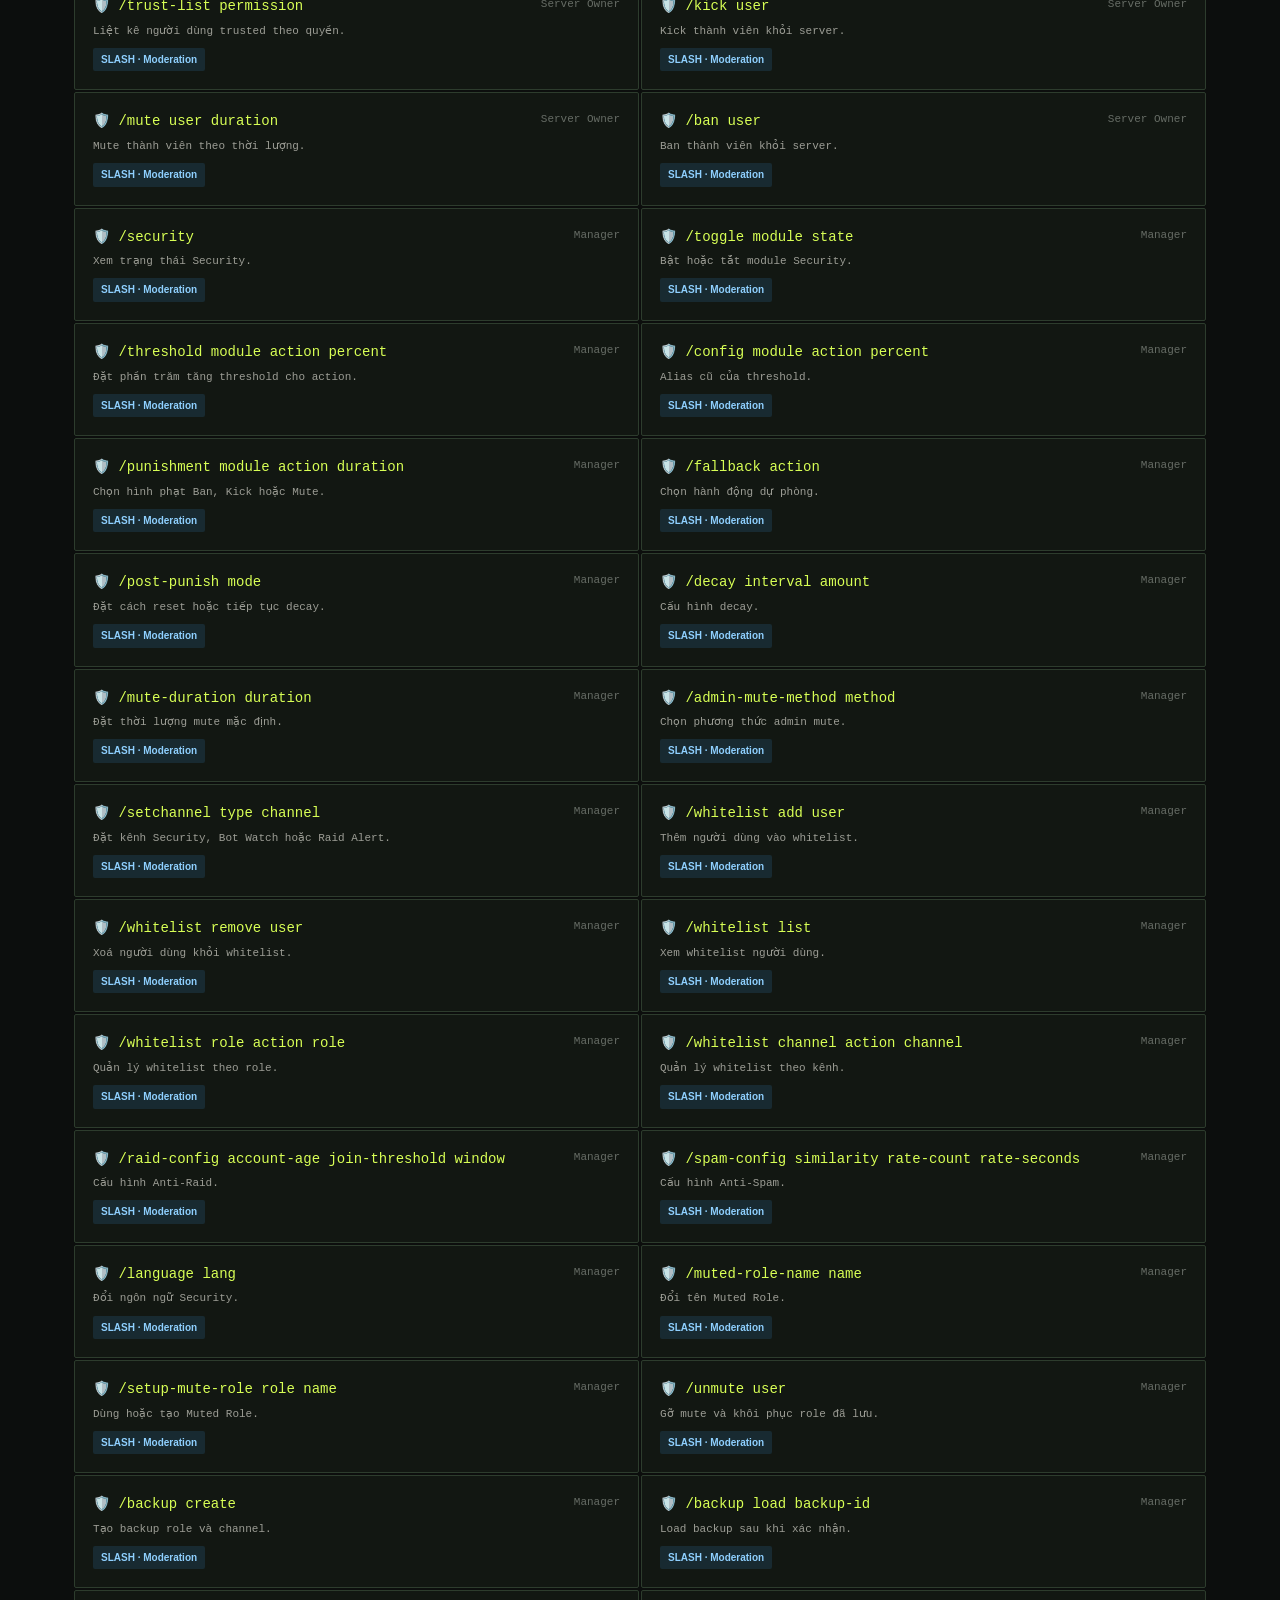
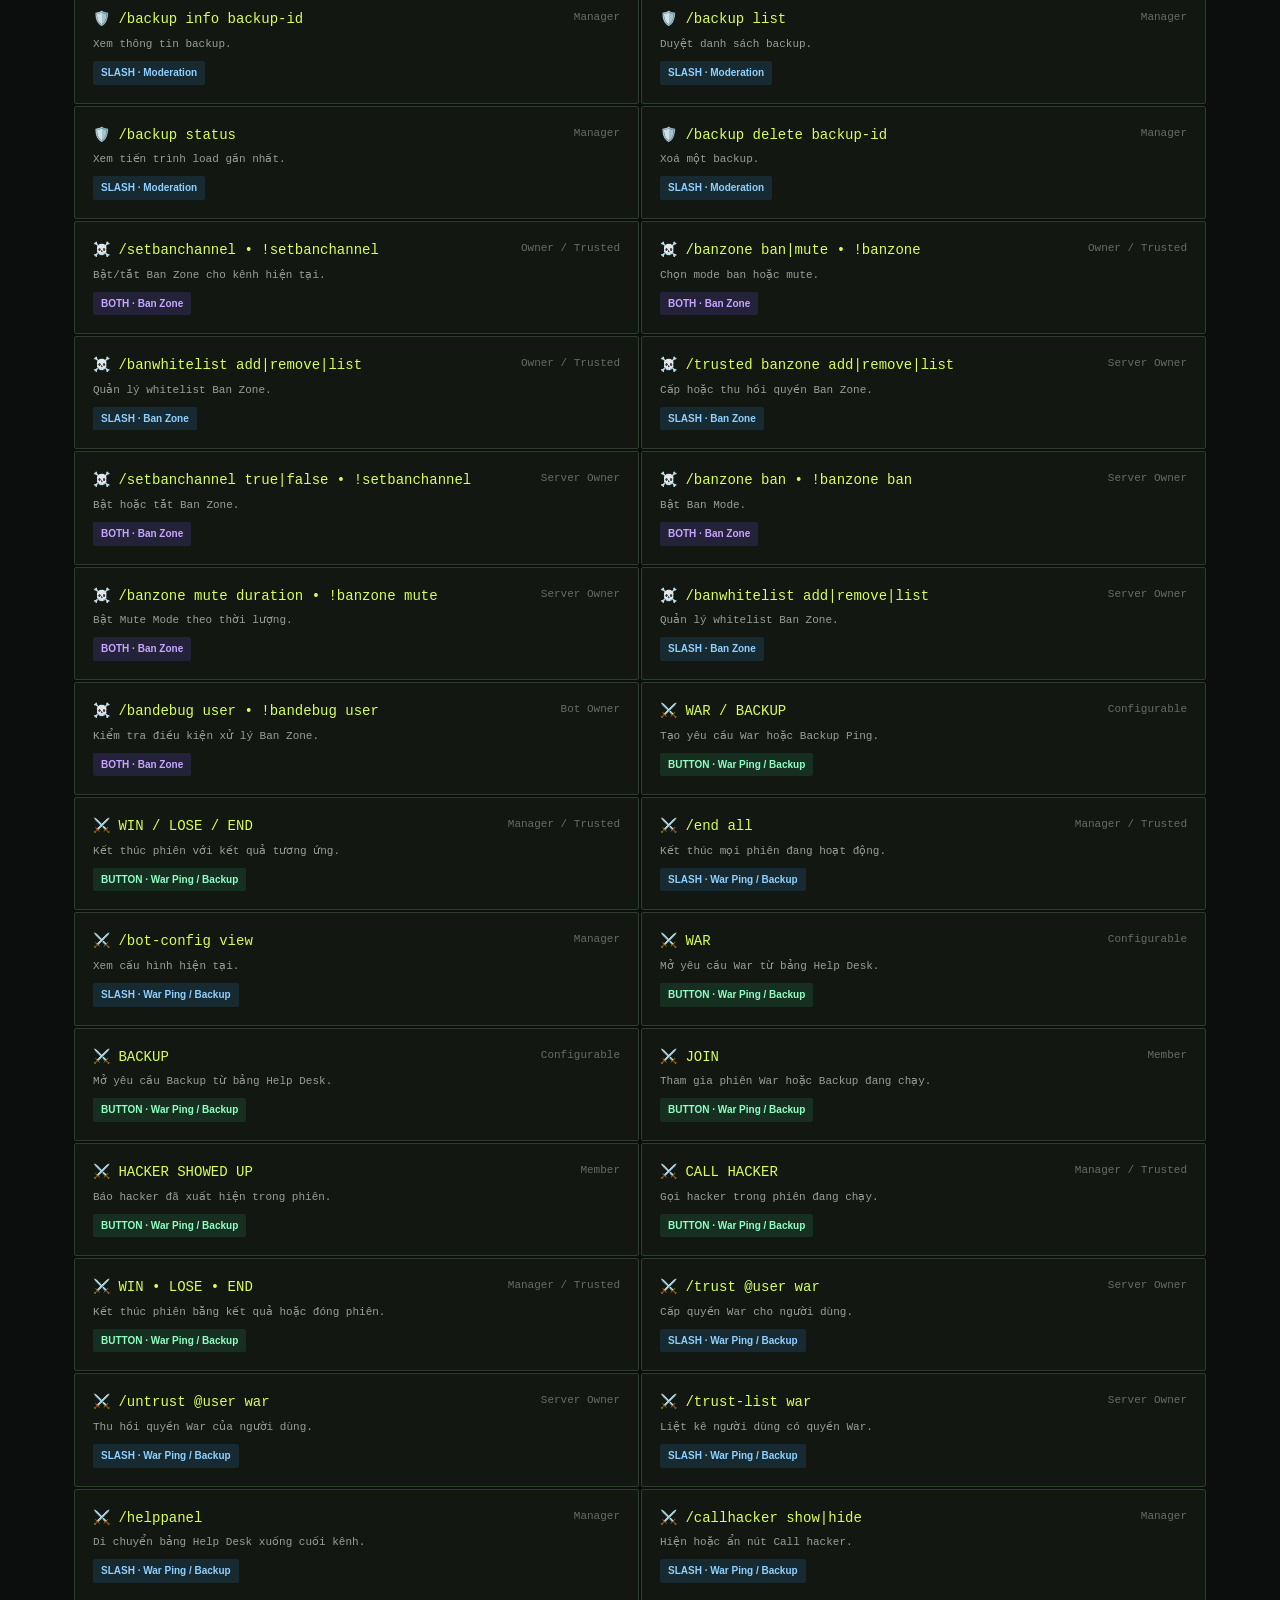
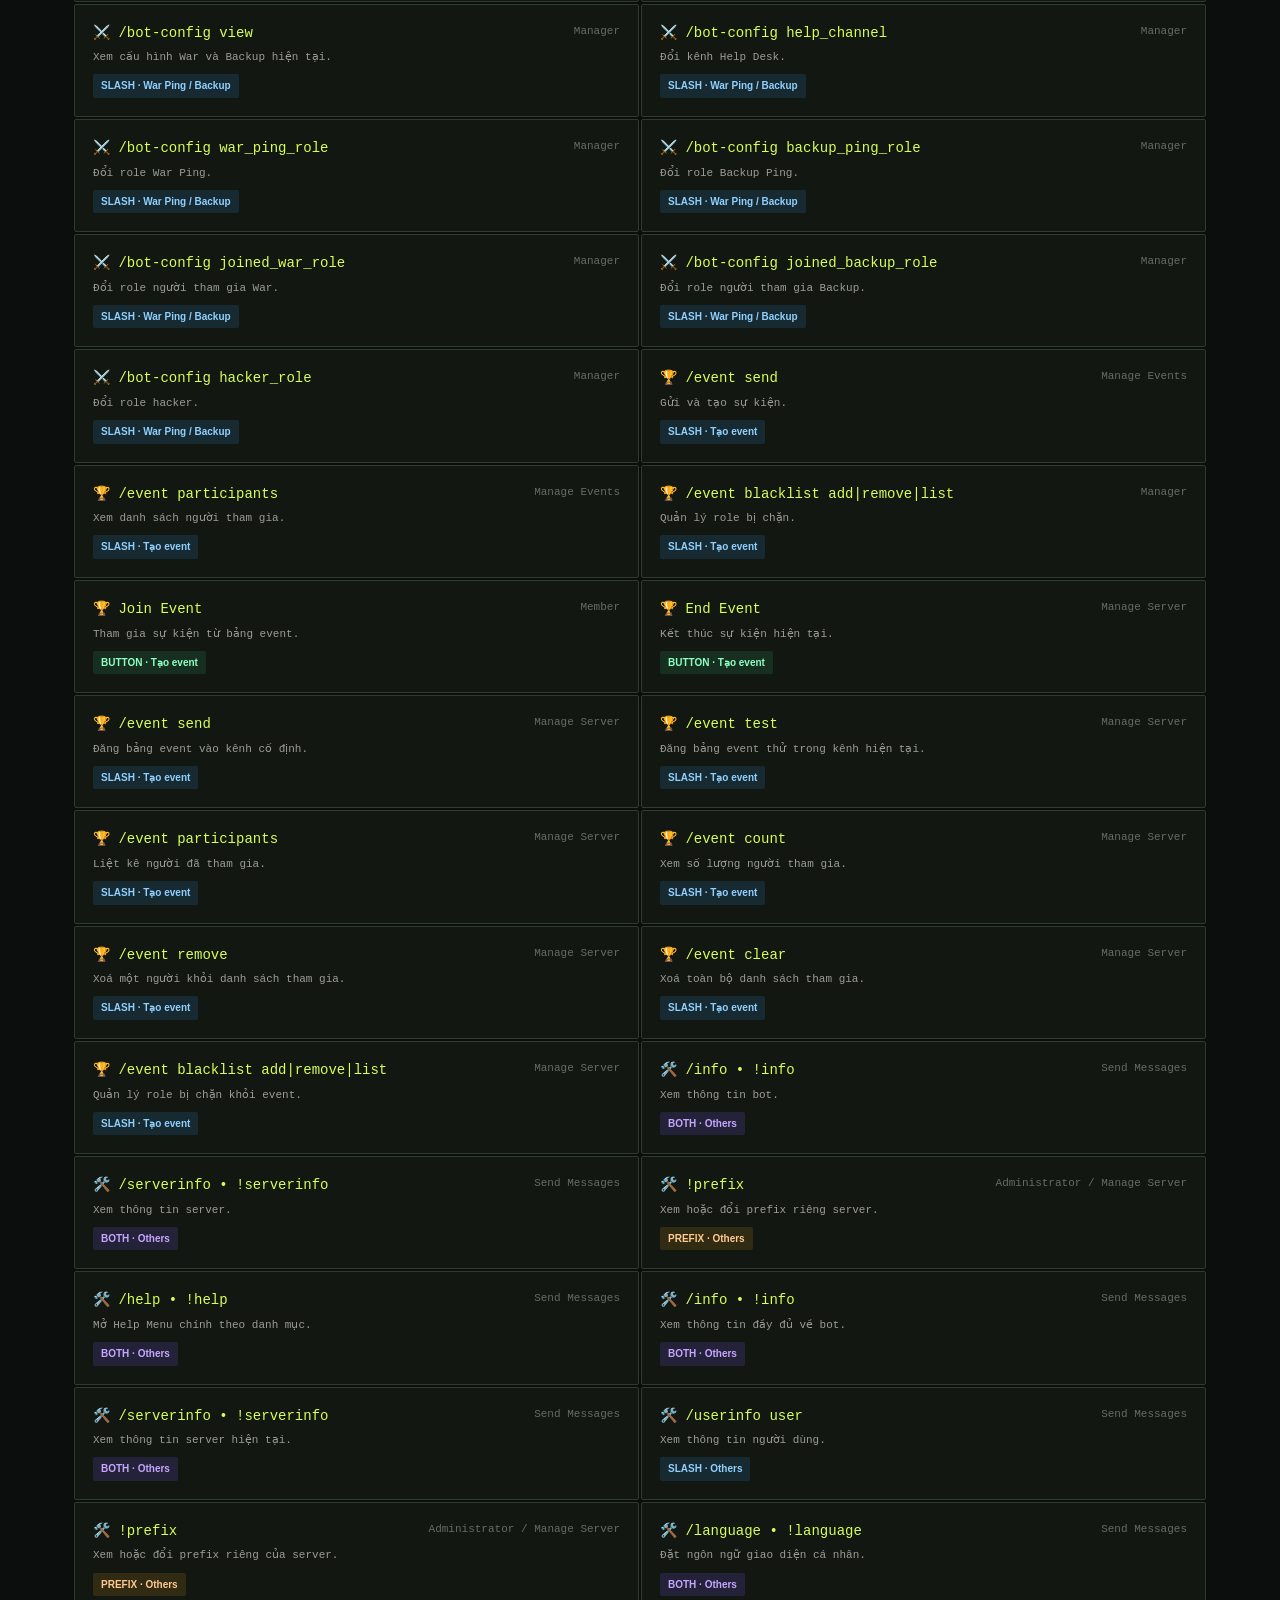
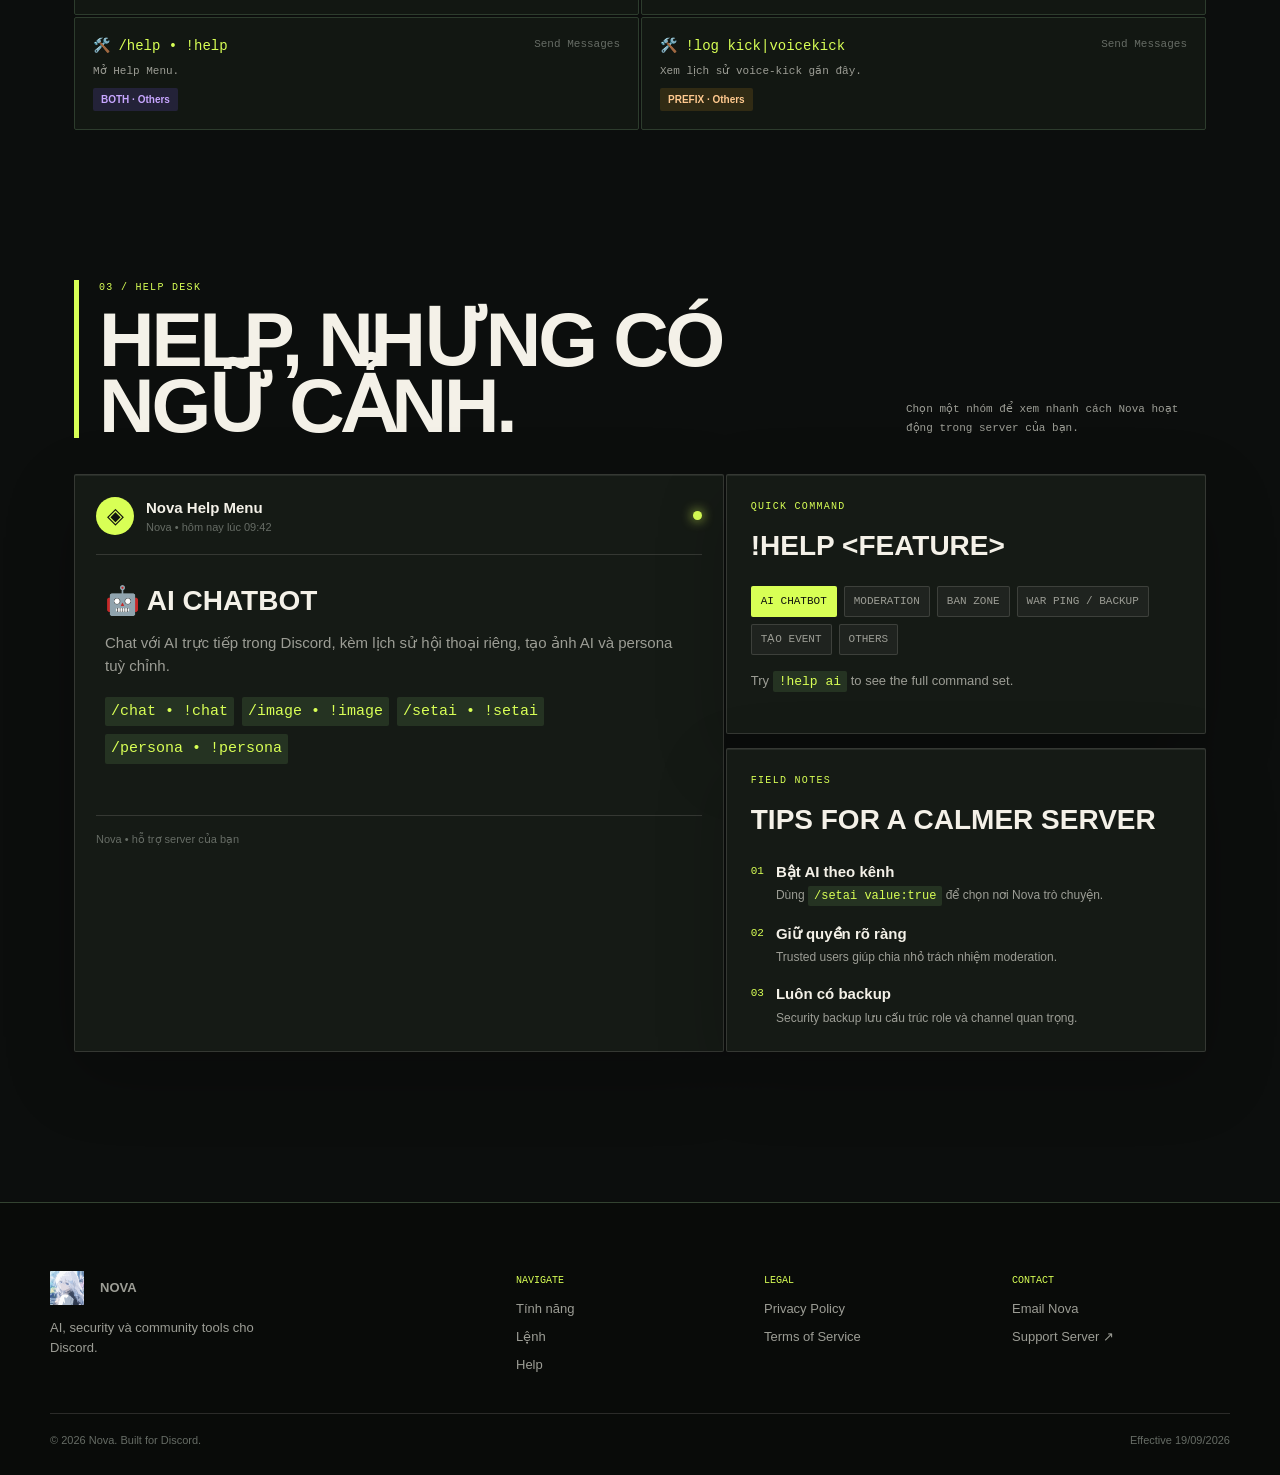
==== commit 1117fa6b: "Update index.html" ====
--- a/index.html
+++ b/index.html
@@ -14,11 +14,7 @@
   <link rel="stylesheet" href="redesign.css">
   <link rel="stylesheet" href="wordmark.css">
 
-  <!-- ============================================================
-       FIX: Lưới feature 3 cột × 2 hàng đều tăm tắp
-       Load cuối cùng + selector siêu cụ thể + !important
-       để chắc chắn thắng mọi rule trong redesign.css
-       ============================================================ -->
+  <!-- FIX: Lưới feature 3 cột × 2 hàng -->
   <style>
     body[data-page="home"] #feature-grid.feature-grid{
       display:grid!important;
@@ -62,11 +58,11 @@
     <nav class="nav glass" aria-label="Điều hướng chính">
       <a class="brand" href="#home" aria-label="Nova trang chủ"><img src="assets/avatar.svg" alt="Nova avatar"><span>Nova</span></a>
       <div class="nav-links">
-        <a class="nav-link active" href="#home">Trang chủ</a><a class="nav-link" href="#features">Tính năng</a><a class="nav-link" href="#commands">Lệnh</a><a class="nav-link" href="#help">Help</a><a class="nav-link" href="privacy-policy.html">Privacy</a><a class="nav-link" href="terms-of-service.html">Terms</a>
+        <a class="nav-link active" href="#home">Trang chủ</a><a class="nav-link" href="#features">Tính năng</a><a class="nav-link" href="#commands">Lệnh</a><a class="nav-link" href="#help">Help</a><a class="nav-link" href="terms-of-service.html">Terms</a><a class="nav-link" href="privacy-policy.html">Privacy</a>
       </div>
       <div class="nav-actions"><div class="language-switch" role="group" aria-label="Ngôn ngữ"><span class="seg-thumb"></span><button class="lang-button active" data-lang="vi">VI</button><button class="lang-button" data-lang="en">EN</button></div><a class="btn btn-primary invite-nav" href="https://discord.com/oauth2/authorize?client_id=1532745879944036523" target="_blank" rel="noreferrer">Mời Nova</a><button class="icon-button menu-toggle" aria-label="Mở menu" aria-expanded="false">☰</button></div>
     </nav>
-    <div class="mobile-menu glass" aria-hidden="true"><a href="#home">Trang chủ</a><a href="#features">Tính năng</a><a href="#commands">Lệnh</a><a href="#help">Help</a><a href="privacy-policy.html">Privacy</a><a href="terms-of-service.html">Terms</a><a class="btn btn-primary" href="https://discord.gg/qkyu3G6WMa" target="_blank" rel="noreferrer">Tham gia Support Server</a></div>
+    <div class="mobile-menu glass" aria-hidden="true"><a href="#home">Trang chủ</a><a href="#features">Tính năng</a><a href="#commands">Lệnh</a><a href="#help">Help</a><a href="terms-of-service.html">Terms</a><a href="privacy-policy.html">Privacy</a><a class="btn btn-primary" href="https://discord.gg/qkyu3G6WMa" target="_blank" rel="noreferrer">Tham gia Support Server</a></div>
   </header>
   <main id="main">
     <section id="home" class="hero section-shell">
--- a/style.css
+++ b/style.css
@@ -11,28 +11,45 @@
 .footer-brand .brand>span{display:inline-block!important;margin-left:0!important;white-space:nowrap!important}
 
 /* ============================================================
-   FIX: Lưới feature card gọn gàng 3 cột × 2 hàng
-   Ghi đè các offset/translateY lộn xộn từ redesign.css
+   FIX: Lưới feature 3 cột × 2 hàng đều tăm tắp (chỉ index)
    ============================================================ */
-.feature-grid{
-  grid-template-columns:repeat(3,1fr)!important;
+body[data-page="home"] #feature-grid.feature-grid{
+  display:grid!important;
+  grid-template-columns:repeat(3,minmax(0,1fr))!important;
+  grid-auto-rows:1fr!important;
   gap:14px!important;
+  align-items:stretch!important;
 }
-.feature-card,
-.feature-card:nth-child(4){
+body[data-page="home"] #feature-grid .feature-card,
+body[data-page="home"] #feature-grid .feature-card:nth-child(1),
+body[data-page="home"] #feature-grid .feature-card:nth-child(2),
+body[data-page="home"] #feature-grid .feature-card:nth-child(3),
+body[data-page="home"] #feature-grid .feature-card:nth-child(4),
+body[data-page="home"] #feature-grid .feature-card:nth-child(5),
+body[data-page="home"] #feature-grid .feature-card:nth-child(6){
   grid-column:auto!important;
+  grid-row:auto!important;
+  transform:none!important;
+  height:100%!important;
+  min-height:260px!important;
 }
-.feature-card:nth-child(5),
-.feature-card:nth-child(6){
-  transform:none!important;
-}
-.feature-card:hover,
-.feature-card:nth-child(4):hover,
-.feature-card:nth-child(5):hover,
-.feature-card:nth-child(6):hover{
+body[data-page="home"] #feature-grid .feature-card:hover{
   transform:translateY(-10px) rotate(-1deg)!important;
 }
+@media (max-width:1080px){
+  body[data-page="home"] #feature-grid.feature-grid{
+    grid-template-columns:repeat(2,minmax(0,1fr))!important;
+  }
+}
+@media (max-width:760px){
+  body[data-page="home"] #feature-grid.feature-grid{
+    grid-template-columns:1fr!important;
+  }
+}
 
+/* ============================================================
+   Legal pages (privacy-policy.html / terms-of-service.html)
+   ============================================================ */
 body[data-page="legal"]{background:#0c0e0d!important;color:#f4f1e8!important;font-family:"Trebuchet MS",Century Gothic,sans-serif!important;background-image:linear-gradient(rgba(244,241,232,.035) 1px,transparent 1px),linear-gradient(90deg,rgba(244,241,232,.035) 1px,transparent 1px)!important;background-size:72px 72px!important}
 body[data-page="legal"] .aurora{display:none!important}
 body[data-page="legal"] .site-header{top:18px!important}
@@ -42,73 +59,32 @@
 body[data-page="legal"] .brand img{box-shadow:none!important}
 body[data-page="legal"] .nav-link{border-radius:2px!important;color:#aaa99f!important;font-family:"Courier New",monospace!important;font-size:11px!important;text-transform:uppercase!important}
 body[data-page="legal"] .nav-link:hover,body[data-page="legal"] .nav-link.active{color:#10130e!important;background:#d8ff55!important}
-body[data-page="legal"] .nav-links{display:none!important}
 body[data-page="legal"] .nav-actions{display:flex!important;align-items:center!important;gap:14px!important;margin-left:auto!important}
 body[data-page="legal"] .nav-actions>a{display:none!important}
 body[data-page="legal"] .nav-actions .language-switch{display:flex!important;position:relative!important;width:110px!important;height:40px!important;align-items:center!important;justify-content:space-around!important}
-body[data-page="legal"] .nav-actions .lang-button{position:relative!important;z-index:2!important;width:50%!important;height:100%!important;border:0!important;background:transparent!important;color:#aaa99f!important;font:700 11px "Courier New",monospace!important}
+body[data-page="legal"] .nav-actions .lang-button{position:relative!important;z-index:2!important;width:50%!important;height:100%!important;border:0!important;background:transparent!important;color:#e8e6de!important;font:700 11px "Courier New",monospace!important;transition:color .2s ease!important;cursor:pointer!important}
 body[data-page="legal"] .nav-actions .lang-button.active{color:#10130e!important}
 body[data-page="legal"] .nav-actions .seg-thumb{position:absolute!important;z-index:1!important;inset:1px auto 1px 1px!important;width:50%!important;background:#d8ff55!important;transition:transform .2s ease!important}
 body[data-page="legal"] .nav-actions .language-switch.en .seg-thumb{transform:translateX(100%)!important}
-body[data-page="legal"] .nav-actions .menu-toggle{display:grid!important;place-items:center!important;width:40px!important;height:40px!important;border:1px solid rgba(244,241,232,.22)!important;border-radius:2px!important;background:rgba(19,23,20,.72)!important;font-size:24px!important}
-body[data-page="legal"] .mobile-menu{display:none!important;position:fixed!important;top:88px!important;right:24px!important;left:auto!important;width:220px!important;padding:16px!important;z-index:30!important}
-body[data-page="legal"] .mobile-menu.open{display:grid!important;gap:12px!important}
-body[data-page="legal"] .nav-actions::before{content:"VI        EN";display:inline-flex;align-items:center;height:38px;padding:0 13px;border:1px solid rgba(244,241,232,.22);border-radius:2px;color:#aaa99f;background:rgba(19,23,20,.72);font:700 11px "Courier New",monospace;white-space:pre;word-spacing:0}
-body[data-page="legal"] .nav-actions::after{content:"☰";display:grid;place-items:center;width:40px;height:40px;border:1px solid rgba(244,241,232,.22);border-radius:2px;color:#f4f1e8;background:rgba(19,23,20,.72);font:24px/1 Arial,sans-serif}
-body[data-page="legal"] .nav-actions::before,body[data-page="legal"] .nav-actions::after{display:none!important}
 body[data-page="legal"] .legal-page{width:min(940px,calc(100% - 40px))!important;margin:0 auto!important;padding:150px 0 90px!important;background:transparent!important}
 body[data-page="legal"] .legal-doc{background:rgba(19,23,20,.92)!important;border:1px solid rgba(216,255,85,.24)!important;border-radius:2px!important;box-shadow:0 24px 70px rgba(0,0,0,.22),inset 0 1px rgba(255,255,255,.08)!important}
 body[data-page="legal"] .legal-doc h1{font-family:"Trebuchet MS",Arial,sans-serif!important;font-weight:900!important;letter-spacing:0!important;line-height:.92!important}
 body[data-page="legal"] .legal-doc h2{font-family:"Trebuchet MS",Arial,sans-serif!important}
 body[data-page="legal"] .legal-doc .eyebrow,body[data-page="legal"] .footer-label{font-family:"Courier New",monospace!important;color:#d8ff55!important}
 
-/* ============================================================
-   Nút "Quay lại Trang Chủ" — cố định góc phải dưới viewport
-   ============================================================ */
+/* Nút "Quay lại Trang Chủ" cố định góc phải–dưới */
 body[data-page="legal"] .footer-bottom span:last-child a[href="index.html"]{
-  position:fixed!important;
-  right:24px!important;
-  bottom:24px!important;
-  top:auto!important;
-  left:auto!important;
-  z-index:60!important;
-  display:inline-flex!important;
-  align-items:center!important;
-  margin:0!important;
-  padding:12px 16px;
-  border:1px solid #d8ff55;
-  border-radius:2px;
-  background:#d8ff55;
-  color:#10130e;
-  font-family:"Courier New",monospace!important;
-  font-weight:700!important;
-  font-size:0!important;
-  line-height:1;
-  text-transform:uppercase;
-  box-shadow:5px 5px 0 rgba(216,255,85,.28);
-  transition:transform .2s ease, box-shadow .2s ease;
+  position:fixed!important;right:24px!important;bottom:24px!important;top:auto!important;left:auto!important;
+  z-index:60!important;display:inline-flex!important;align-items:center!important;margin:0!important;
+  padding:12px 16px;border:1px solid #d8ff55;border-radius:2px;background:#d8ff55;color:#10130e;
+  font-family:"Courier New",monospace!important;font-weight:700!important;font-size:0!important;line-height:1;
+  text-transform:uppercase;box-shadow:5px 5px 0 rgba(216,255,85,.28);transition:transform .2s ease, box-shadow .2s ease;
 }
-body[data-page="legal"] .footer-bottom span:last-child a[href="index.html"]::after{
-  content:"Quay lại Trang Chủ";
-  font-size:11px;
-  letter-spacing:.04em;
-}
-body[data-page="legal"] .footer-bottom span:last-child a[href="index.html"]:hover{
-  transform:translate(-2px,-2px);
-  box-shadow:7px 7px 0 rgba(216,255,85,.4);
-}
+body[data-page="legal"] .footer-bottom span:last-child a[href="index.html"]::after{content:"Quay lại Trang Chủ";font-size:11px;letter-spacing:.04em}
+body[data-page="legal"] .footer-bottom span:last-child a[href="index.html"]:hover{transform:translate(-2px,-2px);box-shadow:7px 7px 0 rgba(216,255,85,.4)}
 @media (max-width:480px){
-  body[data-page="legal"] .footer-bottom span:last-child a[href="index.html"]{
-    right:14px!important;
-    bottom:14px!important;
-    padding:10px 13px;
-  }
+  body[data-page="legal"] .footer-bottom span:last-child a[href="index.html"]{right:14px!important;bottom:14px!important;padding:10px 13px}
 }
 
 .modal-backdrop[hidden]{display:none}
-:root{--bg:#050507;--glass:rgba(255,255,255,.055);--stroke:rgba(255,255,255,.11);--stroke-2:rgba(255,255,255,.2);--text:#f5f5f7;--muted:rgba(235,235,245,.62);--muted-2:rgba(235,235,245,.4);--accent:#7c5cff;--accent-2:#3fa9ff;--accent-3:#ff5ca8;--new:#ffd166;--radius:22px;--radius-lg:30px;--shadow:0 24px 70px rgba(0,0,0,.6);--shadow-sm:0 10px 30px rgba(0,0,0,.4);--blur:saturate(180%) blur(26px);--nav-h:64px;--maxw:1180px;--font:-apple-system,BlinkMacSystemFont,"SF Pro Display","SF Pro Text","Segoe UI",Inter,Roboto,"Helvetica Neue",Arial,sans-serif;--mono:ui-monospace,SFMono-Regular,Menlo,Consolas,monospace}*{box-sizing:border-box}html{scroll-behavior:smooth}body{margin:0;background:var(--bg);color:var(--text);font-family:var(--font);font-size:15px;line-height:1.55;overflow-x:hidden}a{color:inherit;text-decoration:none}button,input{font:inherit}button{color:inherit;cursor:pointer}.aurora{position:fixed;inset:0;z-index:-1;overflow:hidden;pointer-events:none;background:radial-gradient(1200px 700px at 15% -10%,rgba(124,92,255,.22),transparent 60%),radial-gradient(900px 600px at 90% 10%,rgba(63,169,255,.16),transparent 60%),radial-gradient(1000px 800px at 50% 110%,rgba(255,92,168,.12),transparent 60%),linear-gradient(180deg,#050507,#08080d 50%,#050507)}.blob{position:absolute;width:38vw;height:38vw;min-width:330px;min-height:330px;border-radius:50%;filter:blur(90px);opacity:.5}.blob-one{background:#694bff;left:-14%;top:12%;animation:drift-one 38s ease-in-out infinite}.blob-two{background:#168cff;right:-16%;top:4%;animation:drift-two 46s ease-in-out infinite}.blob-three{background:#e84099;left:32%;bottom:-28%;animation:drift-three 50s ease-in-out infinite}.grain{position:absolute;inset:0;opacity:.035;mix-blend-mode:overlay;background-image:url("data:image/svg+xml,%3Csvg viewBox='0 0 180 180' xmlns='http://www.w3.org/2000/svg'%3E%3Cfilter id='n'%3E%3CfeTurbulence type='fractalNoise' baseFrequency='.9' numOctaves='4' stitchTiles='stitch'/%3E%3C/filter%3E%3Crect width='100%25' height='100%25' filter='url(%23n)' opacity='.7'/%3E%3C/svg%3E")}.glass{background:linear-gradient(160deg,rgba(255,255,255,.09),rgba(255,255,255,.035));border:1px solid var(--stroke);border-radius:var(--radius-lg);backdrop-filter:var(--blur);-webkit-backdrop-filter:var(--blur);box-shadow:var(--shadow-sm),inset 0 1px 0 rgba(255,255,255,.14);position:relative;isolation:isolate}.glass:after{content:"";position:absolute;inset:0;border-radius:inherit;background:linear-gradient(180deg,rgba(255,255,255,.1),transparent 40%);mix-blend-mode:overlay;opacity:.6;pointer-events:none;z-index:-1}.site-header{position:fixed;top:12px;left:0;right:0;z-index:20;pointer-events:none}.nav{height:64px;max-width:calc(var(--maxw) + 32px);margin:auto;padding:0 12px 0 16px;display:flex;align-items:center;gap:22px;background:linear-gradient(160deg,rgba(22,22,30,.78),rgba(14,14,20,.68));border-radius:20px;pointer-events:auto}.brand{display:flex;align-items:center;gap:10px;font-weight:800;font-size:18px;letter-spacing:-.03em;white-space:nowrap}.brand img{width:34px;height:34px;border-radius:11px;box-shadow:0 7px 20px rgba(90,60,255,.35)}.nav-links{display:flex;align-items:center;gap:2px;flex:1}.nav-link{padding:9px 13px;border-radius:12px;color:var(--muted);transition:all .2s ease}.nav-link:hover,.nav-link.active{color:var(--text);background:rgba(255,255,255,.08)}.nav-link.active{box-shadow:inset 0 1px rgba(255,255,255,.1)}
-
-/* Đẩy cụm VI/EN + Mời Nova + menu 3 gạch sang phải */
-.nav-actions{display:flex;align-items:center;gap:10px;margin-left:auto}
-
-.language-switch{position:relative;width:88px;height:36px;border-radius:12px;background:rgba(255,255,255,.07);border:1px solid var(--stroke);display:flex;padding:3px}.seg-thumb{position:absolute;left:3px;top:3px;width:40px;height:28px;border-radius:9px;background:linear-gradient(160deg,rgba(255,255,255,.95),rgba(230,230,245,.82));transition:transform .32s cubic-bezier(.34,1.4,.5,1);z-index:0}.language-switch.en .seg-thumb{transform:translateX(100%)}.lang-button{width:40px;height:28px;border:0;background:transparent;color:var(--muted);font-size:11px;font-weight:800;position:relative;z-index:1}.lang-button.active{color:#0a0a12}.btn{border:1px solid transparent;border-radius:14px;display:inline-flex;justify-content:center;align-items:center;gap:8px;min-height:44px;padding:0 17px;font-weight:750;transition:transform .22s cubic-bezier(.34,1.3,.5,1),box-shadow .22s,background .22s}.btn:hover{transform:translateY(-2px)}.btn:active{transform:scale(.97)}.btn-primary{background:linear-gradient(160deg,#8b6bff,#5f3fff 55%,#3f7bff);box-shadow:0 8px 26px rgba(110,80,255,.42),inset 0 1px rgba(255,255,255,.35)}.btn-primary:hover{box-shadow:0 12px 35px rgba(110,80,255,.6),inset 0 1px rgba(255,255,255,.45)}.btn-glass{background:linear-gradient(160deg,rgba(255,255,255,.16),rgba(255,255,255,.07));border-color:var(--stroke-2);backdrop-filter:blur(12px)}.btn-ghost{background:transparent;border-color:var(--stroke);color:var(--muted)}.btn-ghost:hover{background:rgba(255,255,255,.06);color:var(--text)}.btn-light{background:linear-gradient(160deg,#fff,#e6e6ee);color:#08080c;box-shadow:0 5px 24px rgba(255,255,255,.2);border:0}.icon-button{width:40px;height:40px;border:1px solid var(--stroke);border-radius:12px;background:rgba(255,255,255,.06);display:grid;place-items:center;font-size:23px;line-height:1;transition:.25s}.icon-button:hover{transform:rotate(90deg);background:rgba(255,92,168,.16);border-color:rgba(255,92,168,.45)}.menu-toggle{display:none}.mobile-menu{display:none;pointer-events:auto}.section-shell{max-width:var(--maxw);margin:auto;padding-left:24px;padding-right:24px}.hero{min-height:780px;padding-top:150px;display:flex;flex-direction:column;align-items:center;text-align:center}.hero-copy{display:flex;flex-direction:column;align-items:center}.avatar-wrap{position:relative;margin-bottom:25px}.hero-avatar{width:132px;height:132px;border-radius:36px;border:1px solid rgba(255,255,255,.5);box-shadow:0 24px 60px rgba(90,60,255,.45);position:relative}.avatar-glow{position:absolute;inset:-46px;border-radius:50%;background:radial-gradient(circle,rgba(93,71,255,.7),rgba(45,140,255,.25) 45%,transparent 70%);filter:blur(26px);animation:pulse 6s ease-in-out infinite}.eyebrow{color:#a99cff;font-family:var(--mono);font-size:11px;text-transform:uppercase;letter-spacing:.11em;margin:0 0 10px}.hero h1{font-size:clamp(56px,13vw,116px);line-height:.95;letter-spacing:-.045em;margin:0;font-weight:800;background:linear-gradient(180deg,#fff 5%,rgba(245,245,247,.55));color:transparent;background-clip:text;-webkit-background-clip:text}.hero-subtitle{max-width:560px;color:var(--muted);font-size:18px;margin:24px 0 26px}.hero-actions{display:flex;gap:10px;flex-wrap:wrap;justify-content:center}.stats-grid{width:100%;display:grid;grid-template-columns:repeat(4,1fr);gap:12px;margin-top:74px}.stat{padding:21px 18px;text-align:left;border-radius:20px;background:linear-gradient(160deg,rgba(255,255,255,.08),rgba(255,255,255,.03))}.stat-value{display:block;font-size:17px;font-weight:750;white-space:nowrap;overflow:hidden;text-overflow:ellipsis}.stat-label{display:block;color:var(--muted-2);font-size:12px;margin-top:6px}.section{padding-top:110px}.section-heading{display:flex;justify-content:space-between;align-items:end;gap:30px;margin-bottom:28px}.section-heading h2{font-size:clamp(32px,5vw,57px);line-height:1;letter-spacing:-.04em;margin:0}.section-heading>p{max-width:300px;color:var(--muted);margin:0}.feature-card{min-height:230px;padding:24px;overflow:hidden;cursor:pointer;transition:transform .3s cubic-bezier(.34,1.3,.5,1),border-color .3s,box-shadow .3s}.feature-card:before{content:"";position:absolute;inset:0;background:radial-gradient(420px circle at var(--mx,50%) var(--my,0%),rgba(124,92,255,.23),transparent 45%);opacity:0;transition:opacity .3s;z-index:-1}.feature-card:hover{transform:translateY(-6px);border-color:rgba(255,255,255,.24);box-shadow:0 20px 45px rgba(0,0,0,.45),inset 0 1px rgba(255,255,255,.2)}.feature-card:hover:before{opacity:1}.feature-icon{width:52px;height:52px;display:grid;place-items:center;font-size:26px;border:1px solid var(--stroke);border-radius:16px;background:rgba(255,255,255,.07);margin-bottom:25px}.feature-card h3{font-size:21px;margin:0 0 6px}.feature-card p{color:var(--muted);margin:0;min-height:50px}.feature-meta{display:flex;justify-content:space-between;align-items:center;color:var(--muted-2);font-size:12px;margin-top:24px}.feature-meta span:last-child{color:#b9acff;transition:transform .2s}.feature-card:hover .feature-meta span:last-child{transform:translateX(4px)}.command-toolbar{padding:12px;display:flex;gap:12px;align-items:center;margin-bottom:20px;border-radius:20px}.search-wrap{flex:1;display:flex;align-items:center;gap:10px;padding:0 12px;color:var(--muted);border:1px solid var(--stroke);border-radius:13px;height:44px;background:rgba(0,0,0,.18)}.search-wrap input{flex:1;min-width:0;color:var(--text);background:transparent;border:0;outline:0}.search-wrap input::placeholder{color:var(--muted-2)}.clear-search{border:0;background:transparent;color:var(--muted);font-size:22px;display:none}.clear-search.visible{display:block}.chips{display:flex;gap:7px;flex-wrap:wrap}.chip{border:1px solid var(--stroke);border-radius:999px;background:rgba(255,255,255,.045);color:var(--muted);padding:8px 12px;font-size:12px;transition:.2s}.chip:hover,.chip.active{color:#fff;border-color:transparent;background:linear-gradient(160deg,#8b6bff,#5f3fff);box-shadow:0 5px 15px rgba(110,80,255,.3)}.command-list{display:grid;grid-template-columns:repeat(2,1fr);gap:10px}.command-card{display:grid;grid-template-columns:1fr auto;gap:10px;padding:17px 18px;border-radius:18px;background:rgba(255,255,255,.04);border:1px solid rgba(255,255,255,.08);transition:.2s}.command-card:hover{transform:translateY(-3px);border-color:rgba(255,255,255,.2);background:rgba(255,255,255,.065)}.command-name{font-family:var(--mono);font-size:14px;color:#eee}.command-description{color:var(--muted);font-size:13px;margin-top:5px}.command-perm{color:var(--muted-2);font-size:11px;text-align:right}.tag{display:inline-flex;padding:4px 8px;border-radius:7px;font-size:10px;font-weight:700;margin-top:8px}.tag-slash{background:rgba(63,169,255,.13);color:#8fd0ff}.tag-prefix{background:rgba(255,176,32,.13);color:#ffc98f}.tag-both{background:rgba(124,92,255,.16);color:#c7a6ff}.tag-button{background:rgba(57,217,138,.12);color:#8fffc1}.new-badge{display:inline-block;padding:3px 7px;border-radius:999px;background:linear-gradient(160deg,#ffd166,#ffb020);color:#1a1200;font-size:9px;font-weight:900;box-shadow:0 0 12px rgba(255,209,102,.5);margin-left:5px}.help-layout{display:grid;grid-template-columns:1.15fr .85fr;gap:14px}.discord-preview{padding:21px;border-radius:24px;background:linear-gradient(160deg,rgba(40,42,51,.78),rgba(18,19,26,.7))}.discord-top{display:flex;gap:12px;align-items:center;padding-bottom:18px;border-bottom:1px solid var(--stroke)}.discord-mark{width:38px;height:38px;display:grid;place-items:center;border-radius:13px;background:#5865f2;font-size:22px}.discord-top strong,.discord-top small{display:block}.discord-top small{color:var(--muted-2);font-size:11px}.online-dot{width:9px;height:9px;border-radius:50%;background:#57d19a;box-shadow:0 0 12px #57d19a;margin-left:auto}.help-preview{padding:24px 9px;min-height:260px}.help-preview h3{font-size:23px;margin:0 0 8px}.help-preview p{color:var(--muted);margin:0 0 20px}.help-command{display:flex;gap:8px;flex-wrap:wrap}.help-command code,.help-result code,code{font-family:var(--mono);color:#c7baff;background:rgba(124,92,255,.13);border-radius:6px;padding:3px 6px}.discord-footer{border-top:1px solid var(--stroke);padding-top:15px;color:var(--muted-2);font-size:11px}.help-side{display:flex;flex-direction:column;gap:14px}.help-panel{padding:24px;border-radius:24px}.help-panel h3{margin:0 0 18px;font-size:22px}.compact{margin-bottom:16px}.compact .chip{padding:6px 9px;font-size:11px}.help-result{color:var(--muted);font-size:13px;min-height:38px}.tip-list{padding:0;margin:0;list-style:none;display:grid;gap:16px}.tip-list li{display:flex;gap:12px}.tip-list li>span{font-family:var(--mono);font-size:11px;color:#a99cff;padding-top:3px}.tip-list strong,.tip-list small{display:block}.tip-list small{color:var(--muted);font-size:12px;margin-top:3px}.site-footer{max-width:var(--maxw);margin:120px auto 0;padding:36px 24px 25px;border-top:1px solid var(--stroke)}.footer-inner{display:grid;grid-template-columns:2fr 1fr 1fr 1fr;gap:30px}.footer-brand p{color:var(--muted);font-size:13px;max-width:220px}.site-footer a{display:block;color:var(--muted);font-size:13px;margin:8px 0}.site-footer a:hover{color:var(--text)}.footer-label{font-family:var(--mono);font-size:10px;color:#a99cff;text-transform:uppercase;letter-spacing:.1em}.footer-bottom{display:flex;justify-content:space-between;color:var(--muted-2);font-size:11px;border-top:1px solid var(--stroke);padding-top:18px;margin-top:30px}.footer-bottom a{display:inline;margin:0}.modal-backdrop{position:fixed;inset:0;z-index:50;background:rgba(3,3,6,.72);backdrop-filter:blur(14px);display:grid;place-items:center;padding:20px}.modal{width:min(720px,100%);max-height:min(780px,90vh);overflow:auto;padding:32px;border-radius:26px;background:linear-gradient(160deg,rgba(26,26,34,.97),rgba(14,14,20,.98));box-shadow:0 40px 100px rgba(0,0,0,.7);animation:modal-in .38s cubic-bezier(.34,1.25,.5,1)}.modal-close{position:absolute;right:15px;top:15px}.modal-hero{padding-right:40px}.modal-hero .feature-icon{font-size:31px}.modal-hero h2{margin:0;font-size:34px;letter-spacing:-.04em}.modal-hero p{color:var(--muted);font-size:16px}.modal-section{margin-top:27px}.modal-section h3{font-size:12px;font-family:var(--mono);color:#a99cff;text-transform:uppercase;letter-spacing:.08em}.modal-section ul{padding-left:18px;color:var(--muted)}.modal-command{padding:12px 14px;border:1px solid var(--stroke);border-radius:14px;margin:8px 0;background:rgba(255,255,255,.035)}.modal-command strong{font-family:var(--mono);font-size:13px}.modal-command p{color:var(--muted);font-size:12px;margin:4px 0 0}.example{font-family:var(--mono);font-size:12px;padding:12px;border-radius:10px;background:#09090e;color:#c9c0ff;margin:7px 0;overflow:auto}.modal-actions{display:flex;gap:10px;margin-top:28px}.update-modal{width:min(700px,100%);height:min(730px,90vh);display:flex;flex-direction:column;padding:0;overflow:hidden;border-radius:26px;background:linear-gradient(160deg,rgba(26,26,34,.98),rgba(14,14,20,.98));animation:modal-in .38s cubic-bezier(.34,1.25,.5,1)}.update-header{padding:34px 34px 22px;flex-shrink:0}.update-header h2{font-size:34px;letter-spacing:-.04em;margin:0 0 5px}.update-header>p:last-child{color:var(--muted);margin:0}.update-history{overflow-y:auto;padding:0 34px 24px;flex:1}.update-entry{padding:18px;border:1px solid var(--stroke);border-radius:20px;background:linear-gradient(160deg,rgba(124,92,255,.12),rgba(63,169,255,.05));margin-bottom:12px}.update-entry h3{margin:0;font-size:17px}.update-entry time{display:block;color:var(--muted-2);font-size:11px;margin-top:3px}.update-entry ul{color:var(--muted);padding-left:20px;margin-bottom:0}.update-entry li{margin:8px 0}.update-footer{border-top:1px solid var(--stroke);padding:17px 34px;display:flex;justify-content:space-between;align-items:center;background:rgba(18,18,24,.8);flex-shrink:0}.update-footer label{color:var(--muted);font-size:12px;display:flex;gap:9px;align-items:center}.update-footer input{appearance:none;width:20px;height:20px;border:1px solid var(--stroke-2);border-radius:6px;background:rgba(255,255,255,.05);margin:0}.update-footer input:checked{background:linear-gradient(160deg,#8b6bff,#5f3fff);position:relative}.update-footer input:checked:after{content:"✓";display:block;text-align:center;color:#fff;font-weight:bold}.empty-state{text-align:center;color:var(--muted);padding:30px}.legal-page{max-width:980px;margin:auto;padding:150px 24px 0}.legal-doc{max-width:900px;margin:auto;padding:56px;border-radius:30px}.legal-doc h1{font-size:clamp(42px,8vw,76px);letter-spacing:-.05em;line-height:1;margin:0 0 17px}.legal-intro{color:var(--muted);font-size:17px;margin:0 0 46px}.legal-doc section{padding:23px 0;border-top:1px solid var(--stroke)}.legal-doc h2{font-size:19px;margin:0 0 9px}.legal-doc p{color:var(--muted);margin:0;max-width:700px}.legal-doc a{color:#b9acff}.legal-doc code{font-size:12px}.contact-card{display:flex;align-items:center;gap:14px;margin-top:28px;padding:19px;border:1px solid var(--stroke);border-radius:20px;background:rgba(255,255,255,.045)}.contact-icon{width:40px;height:40px;display:grid;place-items:center;border-radius:13px;background:rgba(124,92,255,.2);font-size:20px}.contact-card strong,.contact-card p{display:block}.contact-card p{color:var(--muted);font-size:13px;margin:2px 0 0}.contact-card .btn{margin-left:auto;white-space:nowrap}.reveal{opacity:0;transform:translateY(22px);transition:opacity .7s cubic-bezier(.2,.7,.3,1),transform .7s cubic-bezier(.2,.7,.3,1)}.reveal.in{opacity:1;transform:none}.skip-link{position:fixed;z-index:100;left:12px;top:-60px;padding:12px 16px;background:var(--accent);border-radius:12px}.skip-link:focus{top:12px}:focus-visible{outline:2px solid var(--accent-2);outline-offset:3px;border-radius:10px}::-webkit-scrollbar{width:11px}::-webkit-scrollbar-thumb{background:rgba(255,255,255,.14);border:3px solid var(--bg);border-radius:99px}::-webkit-scrollbar-thumb:hover{background:rgba(255,255,255,.25)}.update-history::-webkit-scrollbar-thumb{background:rgba(255,255,255,.25)}@keyframes pulse{0%,100%{transform:scale(1);opacity:.75}50%{transform:scale(1.07);opacity:1}}@keyframes drift-one{50%{transform:translate(12vw,8vh) scale(1.1)}}@keyframes drift-two{50%{transform:translate(-10vw,15vh) scale(.88)}}@keyframes drift-three{50%{transform:translate(8vw,-12vh) scale(1.12)}}@keyframes modal-in{from{opacity:0;transform:scale(.96) translateY(24px)}to{opacity:1;transform:none}}@media(max-width:1080px){.nav-links{display:none}.menu-toggle{display:grid}.mobile-menu{display:flex;flex-direction:column;gap:4px;position:absolute;right:24px;top:76px;width:min(300px,calc(100% - 48px));padding:12px;border-radius:20px;opacity:0;transform:translateY(-8px);pointer-events:none;transition:.2s}.mobile-menu.open{opacity:1;transform:none;pointer-events:auto}.mobile-menu>a:not(.btn){padding:11px 12px;border-radius:11px;color:var(--muted)}.mobile-menu>a:not(.btn):hover{background:rgba(255,255,255,.07);color:var(--text)}.mobile-menu .btn{margin-top:7px}.help-layout{grid-template-columns:1fr}.footer-inner{grid-template-columns:1fr 1fr}}@media(max-width:760px){.section-shell{padding-left:18px;padding-right:18px}.hero{min-height:auto;padding-top:130px}.stats-grid{grid-template-columns:repeat(2,1fr);margin-top:55px}.feature-grid,.command-list{grid-template-columns:1fr}.section{padding-top:85px}.section-heading{display:block}.section-heading>p{margin-top:14px}.invite-nav{display:none}.footer-inner{grid-template-columns:1fr}.site-footer{padding-left:18px;padding-right:18px;margin-top:90px}.legal-page{padding:125px 18px 0}.legal-doc{padding:32px 22px}.contact-card{align-items:flex-start;flex-wrap:wrap}.contact-card .btn{margin-left:54px}.modal{padding:27px 21px}.update-header{padding:28px 22px 18px}.update-history{padding:0 22px 18px}.update-footer{padding:15px 22px}}@media(max-width:480px){.language-switch{width:76px}.language-switch .seg-thumb,.lang-button{width:34px}.hero-actions{flex-direction:column;width:100%}.hero-actions .btn{width:100%}.hero-subtitle{font-size:16px}.command-toolbar{display:block}.search-wrap{margin-bottom:11px}.update-footer{align-items:stretch;flex-direction:column;gap:13px}.update-footer .btn{width:100%}}@media(max-width:360px){.stats-grid{grid-template-columns:1fr}}@media(max-height:520px) and (orientation:landscape){.hero{padding-top:105px}.hero-avatar{width:90px;height:90px;border-radius:25px}.avatar-wrap{margin-bottom:14px}}@media(prefers-reduced-motion:reduce){*,*:before,*:after{animation:none!important;transition:none!important;scroll-behavior:auto!important}.feature-card:hover,.btn:hover,.command-card:hover{transform:none}.reveal{opacity:1;transform:none}}
+:root{--bg:#050507;--glass:rgba(255,255,255,.055);--stroke:rgba(255,255,255,.11);--stroke-2:rgba(255,255,255,.2);--text:#f5f5f7;--muted:rgba(235,235,245,.62);--muted-2:rgba(235,235,245,.4);--accent:#7c5cff;--accent-2:#3fa9ff;--accent-3:#ff5ca8;--new:#ffd166;--radius:22px;--radius-lg:30px;--shadow:0 24px 70px rgba(0,0,0,.6);--shadow-sm:0 10px 30px rgba(0,0,0,.4);--blur:saturate(180%) blur(26px);--nav-h:64px;--maxw:1180px;--font:-apple-system,BlinkMacSystemFont,"SF Pro Display","SF Pro Text","Segoe UI",Inter,Roboto,"Helvetica Neue",Arial,sans-serif;--mono:ui-monospace,SFMono-Regular,Menlo,Consolas,monospace}*{box-sizing:border-box}html{scroll-behavior:smooth}body{margin:0;background:var(--bg);color:var(--text);font-family:var(--font);font-size:15px;line-height:1.55;overflow-x:hidden}a{color:inherit;text-decoration:none}button,input{font:inherit}button{color:inherit;cursor:pointer}.aurora{position:fixed;inset:0;z-index:-1;overflow:hidden;pointer-events:none;background:radial-gradient(1200px 700px at 15% -10%,rgba(124,92,255,.22),transparent 60%),radial-gradient(900px 600px at 90% 10%,rgba(63,169,255,.16),transparent 60%),radial-gradient(1000px 800px at 50% 110%,rgba(255,92,168,.12),transparent 60%),linear-gradient(180deg,#050507,#08080d 50%,#050507)}.blob{position:absolute;width:38vw;height:38vw;min-width:330px;min-height:330px;border-radius:50%;filter:blur(90px);opacity:.5}.blob-one{background:#694bff;left:-14%;top:12%;animation:drift-one 38s ease-in-out infinite}.blob-two{background:#168cff;right:-16%;top:4%;animation:drift-two 46s ease-in-out infinite}.blob-three{background:#e84099;left:32%;bottom:-28%;animation:drift-three 50s ease-in-out infinite}.grain{position:absolute;inset:0;opacity:.035;mix-blend-mode:overlay;background-image:url("data:image/svg+xml,%3Csvg viewBox='0 0 180 180' xmlns='http://www.w3.org/2000/svg'%3E%3Cfilter id='n'%3E%3CfeTurbulence type='fractalNoise' baseFrequency='.9' numOctaves='4' stitchTiles='stitch'/%3E%3C/filter%3E%3Crect width='100%25' height='100%25' filter='url(%23n)' opacity='.7'/%3E%3C/svg%3E")}.glass{background:linear-gradient(160deg,rgba(255,255,255,.09),rgba(255,255,255,.035));border:1px solid var(--stroke);border-radius:var(--radius-lg);backdrop-filter:var(--blur);-webkit-backdrop-filter:var(--blur);box-shadow:var(--shadow-sm),inset 0 1px 0 rgba(255,255,255,.14);position:relative;isolation:isolate}.glass:after{content:"";position:absolute;inset:0;border-radius:inherit;background:linear-gradient(180deg,rgba(255,255,255,.1),transparent 40%);mix-blend-mode:overlay;opacity:.6;pointer-events:none;z-index:-1}.site-header{position:fixed;top:12px;left:0;right:0;z-index:20;pointer-events:none}.nav{height:64px;max-width:calc(var(--maxw) + 32px);margin:auto;padding:0 12px 0 16px;display:flex;align-items:center;gap:22px;background:linear-gradient(160deg,rgba(22,22,30,.78),rgba(14,14,20,.68));border-radius:20px;pointer-events:auto}.brand{display:flex;align-items:center;gap:10px;font-weight:800;font-size:18px;letter-spacing:-.03em;white-space:nowrap}.brand img{width:34px;height:34px;border-radius:11px;box-shadow:0 7px 20px rgba(90,60,255,.35)}.nav-links{display:flex;align-items:center;gap:2px;flex:1}.nav-link{padding:9px 13px;border-radius:12px;color:var(--muted);transition:all .2s ease}.nav-link:hover,.nav-link.active{color:var(--text);background:rgba(255,255,255,.08)}.nav-link.active{box-shadow:inset 0 1px rgba(255,255,255,.1)}.nav-actions{display:flex;align-items:center;gap:10px;margin-left:auto}.language-switch{position:relative;width:88px;height:36px;border-radius:12px;background:rgba(255,255,255,.07);border:1px solid var(--stroke);display:flex;padding:3px}.seg-thumb{position:absolute;left:3px;top:3px;width:40px;height:28px;border-radius:9px;background:linear-gradient(160deg,rgba(255,255,255,.95),rgba(230,230,245,.82));transition:transform .32s cubic-bezier(.34,1.4,.5,1);z-index:0}.language-switch.en .seg-thumb{transform:translateX(100%)}.lang-button{width:40px;height:28px;border:0;background:transparent;color:var(--muted);font-size:11px;font-weight:800;position:relative;z-index:1}.lang-button.active{color:#0a0a12}.btn{border:1px solid transparent;border-radius:14px;display:inline-flex;justify-content:center;align-items:center;gap:8px;min-height:44px;padding:0 17px;font-weight:750;transition:transform .22s cubic-bezier(.34,1.3,.5,1),box-shadow .22s,background .22s}.btn:hover{transform:translateY(-2px)}.btn:active{transform:scale(.97)}.btn-primary{background:linear-gradient(160deg,#8b6bff,#5f3fff 55%,#3f7bff);box-shadow:0 8px 26px rgba(110,80,255,.42),inset 0 1px rgba(255,255,255,.35)}.btn-primary:hover{box-shadow:0 12px 35px rgba(110,80,255,.6),inset 0 1px rgba(255,255,255,.45)}.btn-glass{background:linear-gradient(160deg,rgba(255,255,255,.16),rgba(255,255,255,.07));border-color:var(--stroke-2);backdrop-filter:blur(12px)}.btn-ghost{background:transparent;border-color:var(--stroke);color:var(--muted)}.btn-ghost:hover{background:rgba(255,255,255,.06);color:var(--text)}.btn-light{background:linear-gradient(160deg,#fff,#e6e6ee);color:#08080c;box-shadow:0 5px 24px rgba(255,255,255,.2);border:0}.icon-button{width:40px;height:40px;border:1px solid var(--stroke);border-radius:12px;background:rgba(255,255,255,.06);display:grid;place-items:center;font-size:23px;line-height:1;transition:.25s}.icon-button:hover{transform:rotate(90deg);background:rgba(255,92,168,.16);border-color:rgba(255,92,168,.45)}.menu-toggle{display:none}.mobile-menu{display:none;pointer-events:auto}.section-shell{max-width:var(--maxw);margin:auto;padding-left:24px;padding-right:24px}.hero{min-height:780px;padding-top:150px;display:flex;flex-direction:column;align-items:center;text-align:center}.hero-copy{display:flex;flex-direction:column;align-items:center}.avatar-wrap{position:relative;margin-bottom:25px}.hero-avatar{width:132px;height:132px;border-radius:36px;border:1px solid rgba(255,255,255,.5);box-shadow:0 24px 60px rgba(90,60,255,.45);position:relative}.avatar-glow{position:absolute;inset:-46px;border-radius:50%;background:radial-gradient(circle,rgba(93,71,255,.7),rgba(45,140,255,.25) 45%,transparent 70%);filter:blur(26px);animation:pulse 6s ease-in-out infinite}.eyebrow{color:#a99cff;font-family:var(--mono);font-size:11px;text-transform:uppercase;letter-spacing:.11em;margin:0 0 10px}.hero h1{font-size:clamp(56px,13vw,116px);line-height:.95;letter-spacing:-.045em;margin:0;font-weight:800;background:linear-gradient(180deg,#fff 5%,rgba(245,245,247,.55));color:transparent;background-clip:text;-webkit-background-clip:text}.hero-subtitle{max-width:560px;color:var(--muted);font-size:18px;margin:24px 0 26px}.hero-actions{display:flex;gap:10px;flex-wrap:wrap;justify-content:center}.stats-grid{width:100%;display:grid;grid-template-columns:repeat(4,1fr);gap:12px;margin-top:74px}.stat{padding:21px 18px;text-align:left;border-radius:20px;background:linear-gradient(160deg,rgba(255,255,255,.08),rgba(255,255,255,.03))}.stat-value{display:block;font-size:17px;font-weight:750;white-space:nowrap;overflow:hidden;text-overflow:ellipsis}.stat-label{display:block;color:var(--muted-2);font-size:12px;margin-top:6px}.section{padding-top:110px}.section-heading{display:flex;justify-content:space-between;align-items:end;gap:30px;margin-bottom:28px}.section-heading h2{font-size:clamp(32px,5vw,57px);line-height:1;letter-spacing:-.04em;margin:0}.section-heading>p{max-width:300px;color:var(--muted);margin:0}.feature-card{min-height:230px;padding:24px;overflow:hidden;cursor:pointer;transition:transform .3s cubic-bezier(.34,1.3,.5,1),border-color .3s,box-shadow .3s}.feature-card:before{content:"";position:absolute;inset:0;background:radial-gradient(420px circle at var(--mx,50%) var(--my,0%),rgba(124,92,255,.23),transparent 45%);opacity:0;transition:opacity .3s;z-index:-1}.feature-card:hover{transform:translateY(-6px);border-color:rgba(255,255,255,.24);box-shadow:0 20px 45px rgba(0,0,0,.45),inset 0 1px rgba(255,255,255,.2)}.feature-card:hover:before{opacity:1}.feature-icon{width:52px;height:52px;display:grid;place-items:center;font-size:26px;border:1px solid var(--stroke);border-radius:16px;background:rgba(255,255,255,.07);margin-bottom:25px}.feature-card h3{font-size:21px;margin:0 0 6px}.feature-card p{color:var(--muted);margin:0;min-height:50px}.feature-meta{display:flex;justify-content:space-between;align-items:center;color:var(--muted-2);font-size:12px;margin-top:24px}.feature-meta span:last-child{color:#b9acff;transition:transform .2s}.feature-card:hover .feature-meta span:last-child{transform:translateX(4px)}.command-toolbar{padding:12px;display:flex;gap:12px;align-items:center;margin-bottom:20px;border-radius:20px}.search-wrap{flex:1;display:flex;align-items:center;gap:10px;padding:0 12px;color:var(--muted);border:1px solid var(--stroke);border-radius:13px;height:44px;background:rgba(0,0,0,.18)}.search-wrap input{flex:1;min-width:0;color:var(--text);background:transparent;border:0;outline:0}.search-wrap input::placeholder{color:var(--muted-2)}.clear-search{border:0;background:transparent;color:var(--muted);font-size:22px;display:none}.clear-search.visible{display:block}.chips{display:flex;gap:7px;flex-wrap:wrap}.chip{border:1px solid var(--stroke);border-radius:999px;background:rgba(255,255,255,.045);color:var(--muted);padding:8px 12px;font-size:12px;transition:.2s}.chip:hover,.chip.active{color:#fff;border-color:transparent;background:linear-gradient(160deg,#8b6bff,#5f3fff);box-shadow:0 5px 15px rgba(110,80,255,.3)}.command-list{display:grid;grid-template-columns:repeat(2,1fr);gap:10px}.command-card{display:grid;grid-template-columns:1fr auto;gap:10px;padding:17px 18px;border-radius:18px;background:rgba(255,255,255,.04);border:1px solid rgba(255,255,255,.08);transition:.2s}.command-card:hover{transform:translateY(-3px);border-color:rgba(255,255,255,.2);background:rgba(255,255,255,.065)}.command-name{font-family:var(--mono);font-size:14px;color:#eee}.command-description{color:var(--muted);font-size:13px;margin-top:5px}.command-perm{color:var(--muted-2);font-size:11px;text-align:right}.tag{display:inline-flex;padding:4px 8px;border-radius:7px;font-size:10px;font-weight:700;margin-top:8px}.tag-slash{background:rgba(63,169,255,.13);color:#8fd0ff}.tag-prefix{background:rgba(255,176,32,.13);color:#ffc98f}.tag-both{background:rgba(124,92,255,.16);color:#c7a6ff}.tag-button{background:rgba(57,217,138,.12);color:#8fffc1}.new-badge{display:inline-block;padding:3px 7px;border-radius:999px;background:linear-gradient(160deg,#ffd166,#ffb020);color:#1a1200;font-size:9px;font-weight:900;box-shadow:0 0 12px rgba(255,209,102,.5);margin-left:5px}.help-layout{display:grid;grid-template-columns:1.15fr .85fr;gap:14px}.discord-preview{padding:21px;border-radius:24px;background:linear-gradient(160deg,rgba(40,42,51,.78),rgba(18,19,26,.7))}.discord-top{display:flex;gap:12px;align-items:center;padding-bottom:18px;border-bottom:1px solid var(--stroke)}.discord-mark{width:38px;height:38px;display:grid;place-items:center;border-radius:13px;background:#5865f2;font-size:22px}.discord-top strong,.discord-top small{display:block}.discord-top small{color:var(--muted-2);font-size:11px}.online-dot{width:9px;height:9px;border-radius:50%;background:#57d19a;box-shadow:0 0 12px #57d19a;margin-left:auto}.help-preview{padding:24px 9px;min-height:260px}.help-preview h3{font-size:23px;margin:0 0 8px}.help-preview p{color:var(--muted);margin:0 0 20px}.help-command{display:flex;gap:8px;flex-wrap:wrap}.help-command code,.help-result code,code{font-family:var(--mono);color:#c7baff;background:rgba(124,92,255,.13);border-radius:6px;padding:3px 6px}.discord-footer{border-top:1px solid var(--stroke);padding-top:15px;color:var(--muted-2);font-size:11px}.help-side{display:flex;flex-direction:column;gap:14px}.help-panel{padding:24px;border-radius:24px}.help-panel h3{margin:0 0 18px;font-size:22px}.compact{margin-bottom:16px}.compact .chip{padding:6px 9px;font-size:11px}.help-result{color:var(--muted);font-size:13px;min-height:38px}.tip-list{padding:0;margin:0;list-style:none;display:grid;gap:16px}.tip-list li{display:flex;gap:12px}.tip-list li>span{font-family:var(--mono);font-size:11px;color:#a99cff;padding-top:3px}.tip-list strong,.tip-list small{display:block}.tip-list small{color:var(--muted);font-size:12px;margin-top:3px}.site-footer{max-width:var(--maxw);margin:120px auto 0;padding:36px 24px 25px;border-top:1px solid var(--stroke)}.footer-inner{display:grid;grid-template-columns:2fr 1fr 1fr 1fr;gap:30px}.footer-brand p{color:var(--muted);font-size:13px;max-width:220px}.site-footer a{display:block;color:var(--muted);font-size:13px;margin:8px 0}.site-footer a:hover{color:var(--text)}.footer-label{font-family:var(--mono);font-size:10px;color:#a99cff;text-transform:uppercase;letter-spacing:.1em}.footer-bottom{display:flex;justify-content:space-between;color:var(--muted-2);font-size:11px;border-top:1px solid var(--stroke);padding-top:18px;margin-top:30px}.footer-bottom a{display:inline;margin:0}.modal-backdrop{position:fixed;inset:0;z-index:50;background:rgba(3,3,6,.72);backdrop-filter:blur(14px);display:grid;place-items:center;padding:20px}.modal{width:min(720px,100%);max-height:min(780px,90vh);overflow:auto;padding:32px;border-radius:26px;background:linear-gradient(160deg,rgba(26,26,34,.97),rgba(14,14,20,.98));box-shadow:0 40px 100px rgba(0,0,0,.7);animation:modal-in .38s cubic-bezier(.34,1.25,.5,1)}.modal-close{position:absolute;right:15px;top:15px}.modal-hero{padding-right:40px}.modal-hero .feature-icon{font-size:31px}.modal-hero h2{margin:0;font-size:34px;letter-spacing:-.04em}.modal-hero p{color:var(--muted);font-size:16px}.modal-section{margin-top:27px}.modal-section h3{font-size:12px;font-family:var(--mono);color:#a99cff;text-transform:uppercase;letter-spacing:.08em}.modal-section ul{padding-left:18px;color:var(--muted)}.modal-command{padding:12px 14px;border:1px solid var(--stroke);border-radius:14px;margin:8px 0;background:rgba(255,255,255,.035)}.modal-command strong{font-family:var(--mono);font-size:13px}.modal-command p{color:var(--muted);font-size:12px;margin:4px 0 0}.example{font-family:var(--mono);font-size:12px;padding:12px;border-radius:10px;background:#09090e;color:#c9c0ff;margin:7px 0;overflow:auto}.modal-actions{display:flex;gap:10px;margin-top:28px}.update-modal{width:min(700px,100%);height:min(730px,90vh);display:flex;flex-direction:column;padding:0;overflow:hidden;border-radius:26px;background:linear-gradient(160deg,rgba(26,26,34,.98),rgba(14,14,20,.98));animation:modal-in .38s cubic-bezier(.34,1.25,.5,1)}.update-header{padding:34px 34px 22px;flex-shrink:0}.update-header h2{font-size:34px;letter-spacing:-.04em;margin:0 0 5px}.update-header>p:last-child{color:var(--muted);margin:0}.update-history{overflow-y:auto;padding:0 34px 24px;flex:1}.update-entry{padding:18px;border:1px solid var(--stroke);border-radius:20px;background:linear-gradient(160deg,rgba(124,92,255,.12),rgba(63,169,255,.05));margin-bottom:12px}.update-entry h3{margin:0;font-size:17px}.update-entry time{display:block;color:var(--muted-2);font-size:11px;margin-top:3px}.update-entry ul{color:var(--muted);padding-left:20px;margin-bottom:0}.update-entry li{margin:8px 0}.update-footer{border-top:1px solid var(--stroke);padding:17px 34px;display:flex;justify-content:space-between;align-items:center;background:rgba(18,18,24,.8);flex-shrink:0}.update-footer label{color:var(--muted);font-size:12px;display:flex;gap:9px;align-items:center}.update-footer input{appearance:none;width:20px;height:20px;border:1px solid var(--stroke-2);border-radius:6px;background:rgba(255,255,255,.05);margin:0}.update-footer input:checked{background:linear-gradient(160deg,#8b6bff,#5f3fff);position:relative}.update-footer input:checked:after{content:"✓";display:block;text-align:center;color:#fff;font-weight:bold}.empty-state{text-align:center;color:var(--muted);padding:30px}.legal-page{max-width:980px;margin:auto;padding:150px 24px 0}.legal-doc{max-width:900px;margin:auto;padding:56px;border-radius:30px}.legal-doc h1{font-size:clamp(42px,8vw,76px);letter-spacing:-.05em;line-height:1;margin:0 0 17px}.legal-intro{color:var(--muted);font-size:17px;margin:0 0 46px}.legal-doc section{padding:23px 0;border-top:1px solid var(--stroke)}.legal-doc h2{font-size:19px;margin:0 0 9px}.legal-doc p{color:var(--muted);margin:0;max-width:700px}.legal-doc a{color:#b9acff}.legal-doc code{font-size:12px}.contact-card{display:flex;align-items:center;gap:14px;margin-top:28px;padding:19px;border:1px solid var(--stroke);border-radius:20px;background:rgba(255,255,255,.045)}.contact-icon{width:40px;height:40px;display:grid;place-items:center;border-radius:13px;background:rgba(124,92,255,.2);font-size:20px}.contact-card strong,.contact-card p{display:block}.contact-card p{color:var(--muted);font-size:13px;margin:2px 0 0}.contact-card .btn{margin-left:auto;white-space:nowrap}.reveal{opacity:0;transform:translateY(22px);transition:opacity .7s cubic-bezier(.2,.7,.3,1),transform .7s cubic-bezier(.2,.7,.3,1)}.reveal.in{opacity:1;transform:none}.skip-link{position:fixed;z-index:100;left:12px;top:-60px;padding:12px 16px;background:var(--accent);border-radius:12px}.skip-link:focus{top:12px}:focus-visible{outline:2px solid var(--accent-2);outline-offset:3px;border-radius:10px}::-webkit-scrollbar{width:11px}::-webkit-scrollbar-thumb{background:rgba(255,255,255,.14);border:3px solid var(--bg);border-radius:99px}::-webkit-scrollbar-thumb:hover{background:rgba(255,255,255,.25)}.update-history::-webkit-scrollbar-thumb{background:rgba(255,255,255,.25)}@keyframes pulse{0%,100%{transform:scale(1);opacity:.75}50%{transform:scale(1.07);opacity:1}}@keyframes drift-one{50%{transform:translate(12vw,8vh) scale(1.1)}}@keyframes drift-two{50%{transform:translate(-10vw,15vh) scale(.88)}}@keyframes drift-three{50%{transform:translate(8vw,-12vh) scale(1.12)}}@keyframes modal-in{from{opacity:0;transform:scale(.96) translateY(24px)}to{opacity:1;transform:none}}@media(max-width:1080px){.nav-links{display:none}.menu-toggle{display:grid}.mobile-menu{display:flex;flex-direction:column;gap:4px;position:absolute;right:24px;top:76px;width:min(300px,calc(100% - 48px));padding:12px;border-radius:20px;opacity:0;transform:translateY(-8px);pointer-events:none;transition:.2s}.mobile-menu.open{opacity:1;transform:none;pointer-events:auto}.mobile-menu>a:not(.btn){padding:11px 12px;border-radius:11px;color:var(--muted)}.mobile-menu>a:not(.btn):hover{background:rgba(255,255,255,.07);color:var(--text)}.mobile-menu .btn{margin-top:7px}.help-layout{grid-template-columns:1fr}.footer-inner{grid-template-columns:1fr 1fr}}@media(max-width:760px){.section-shell{padding-left:18px;padding-right:18px}.hero{min-height:auto;padding-top:130px}.stats-grid{grid-template-columns:repeat(2,1fr);margin-top:55px}.feature-grid,.command-list{grid-template-columns:1fr}.section{padding-top:85px}.section-heading{display:block}.section-heading>p{margin-top:14px}.invite-nav{display:none}.footer-inner{grid-template-columns:1fr}.site-footer{padding-left:18px;padding-right:18px;margin-top:90px}.legal-page{padding:125px 18px 0}.legal-doc{padding:32px 22px}.contact-card{align-items:flex-start;flex-wrap:wrap}.contact-card .btn{margin-left:54px}.modal{padding:27px 21px}.update-header{padding:28px 22px 18px}.update-history{padding:0 22px 18px}.update-footer{padding:15px 22px}}@media(max-width:480px){.language-switch{width:76px}.language-switch .seg-thumb,.lang-button{width:34px}.hero-actions{flex-direction:column;width:100%}.hero-actions .btn{width:100%}.hero-subtitle{font-size:16px}.command-toolbar{display:block}.search-wrap{margin-bottom:11px}.update-footer{align-items:stretch;flex-direction:column;gap:13px}.update-footer .btn{width:100%}}@media(max-width:360px){.stats-grid{grid-template-columns:1fr}}@media(max-height:520px) and (orientation:landscape){.hero{padding-top:105px}.hero-avatar{width:90px;height:90px;border-radius:25px}.avatar-wrap{margin-bottom:14px}}@media(prefers-reduced-motion:reduce){*,*:before,*:after{animation:none!important;transition:none!important;scroll-behavior:auto!important}.feature-card:hover,.btn:hover,.command-card:hover{transform:none}.reveal{opacity:1;transform:none}}
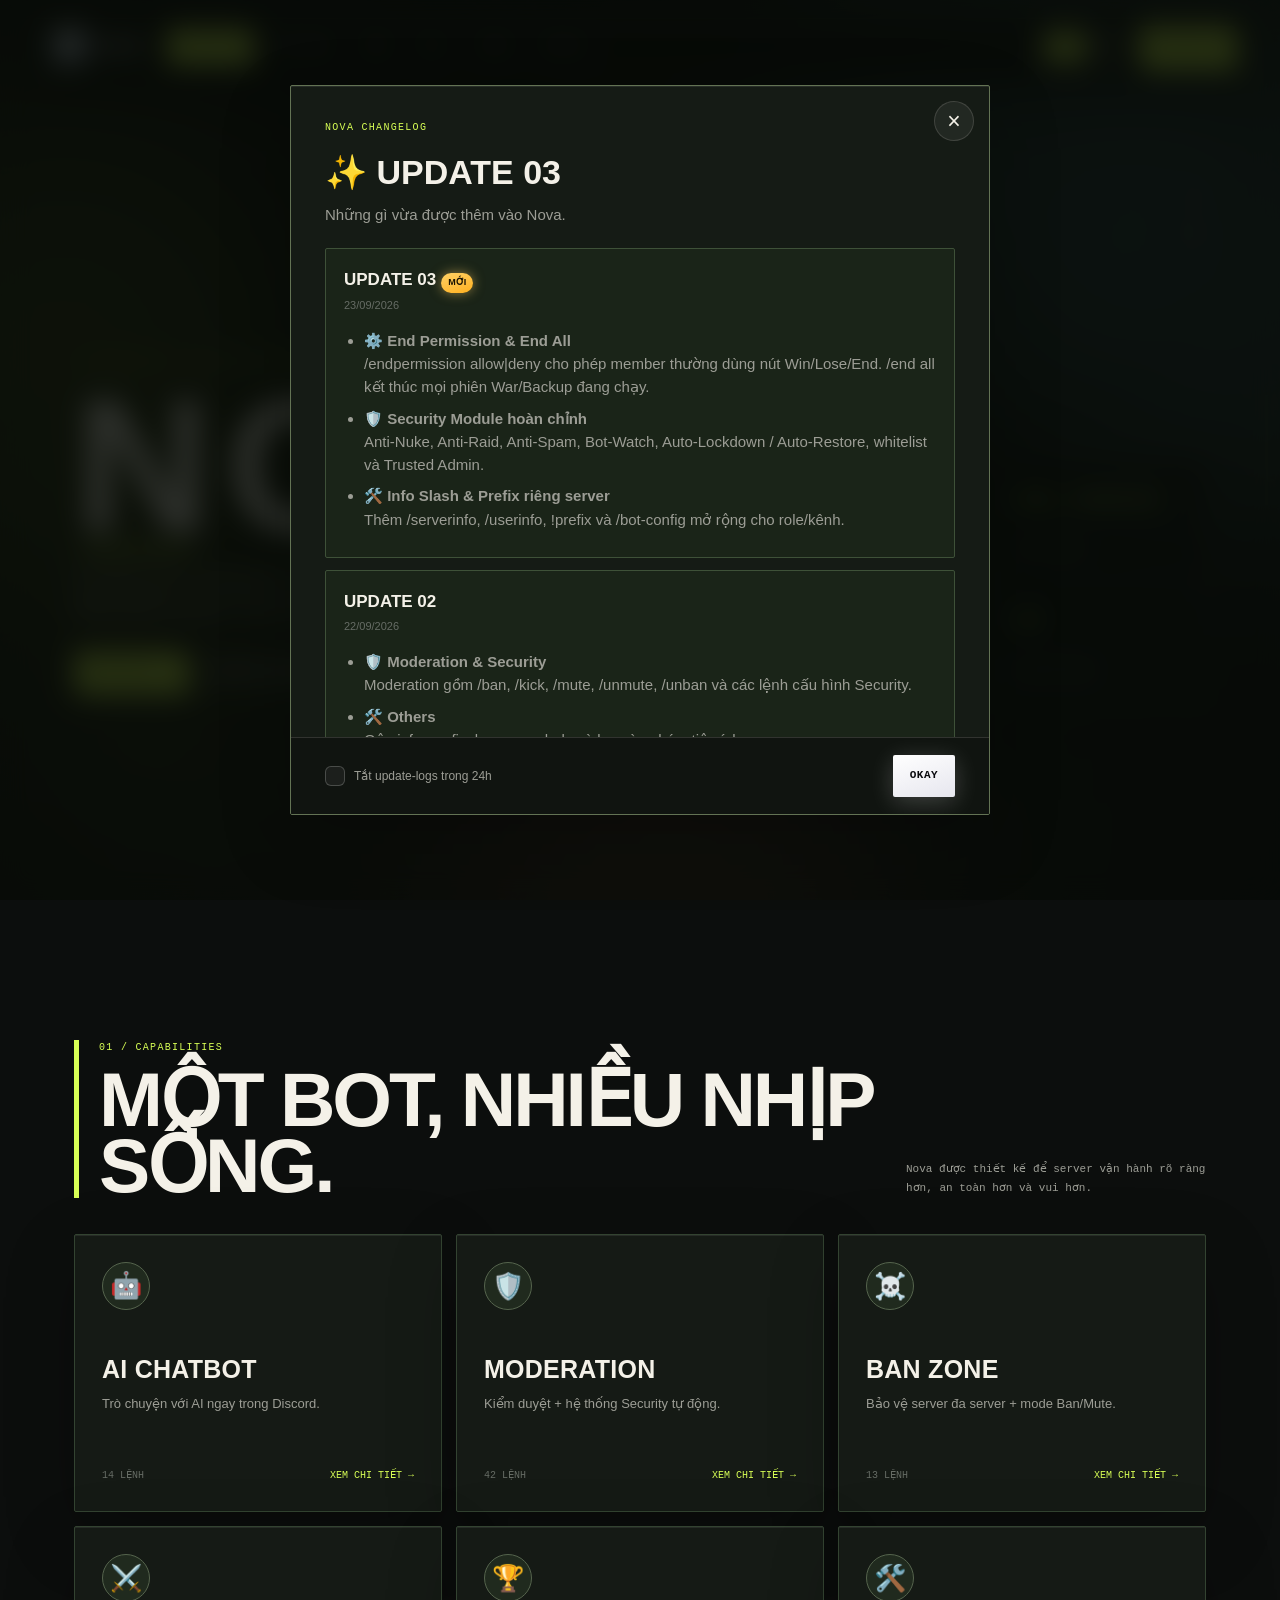
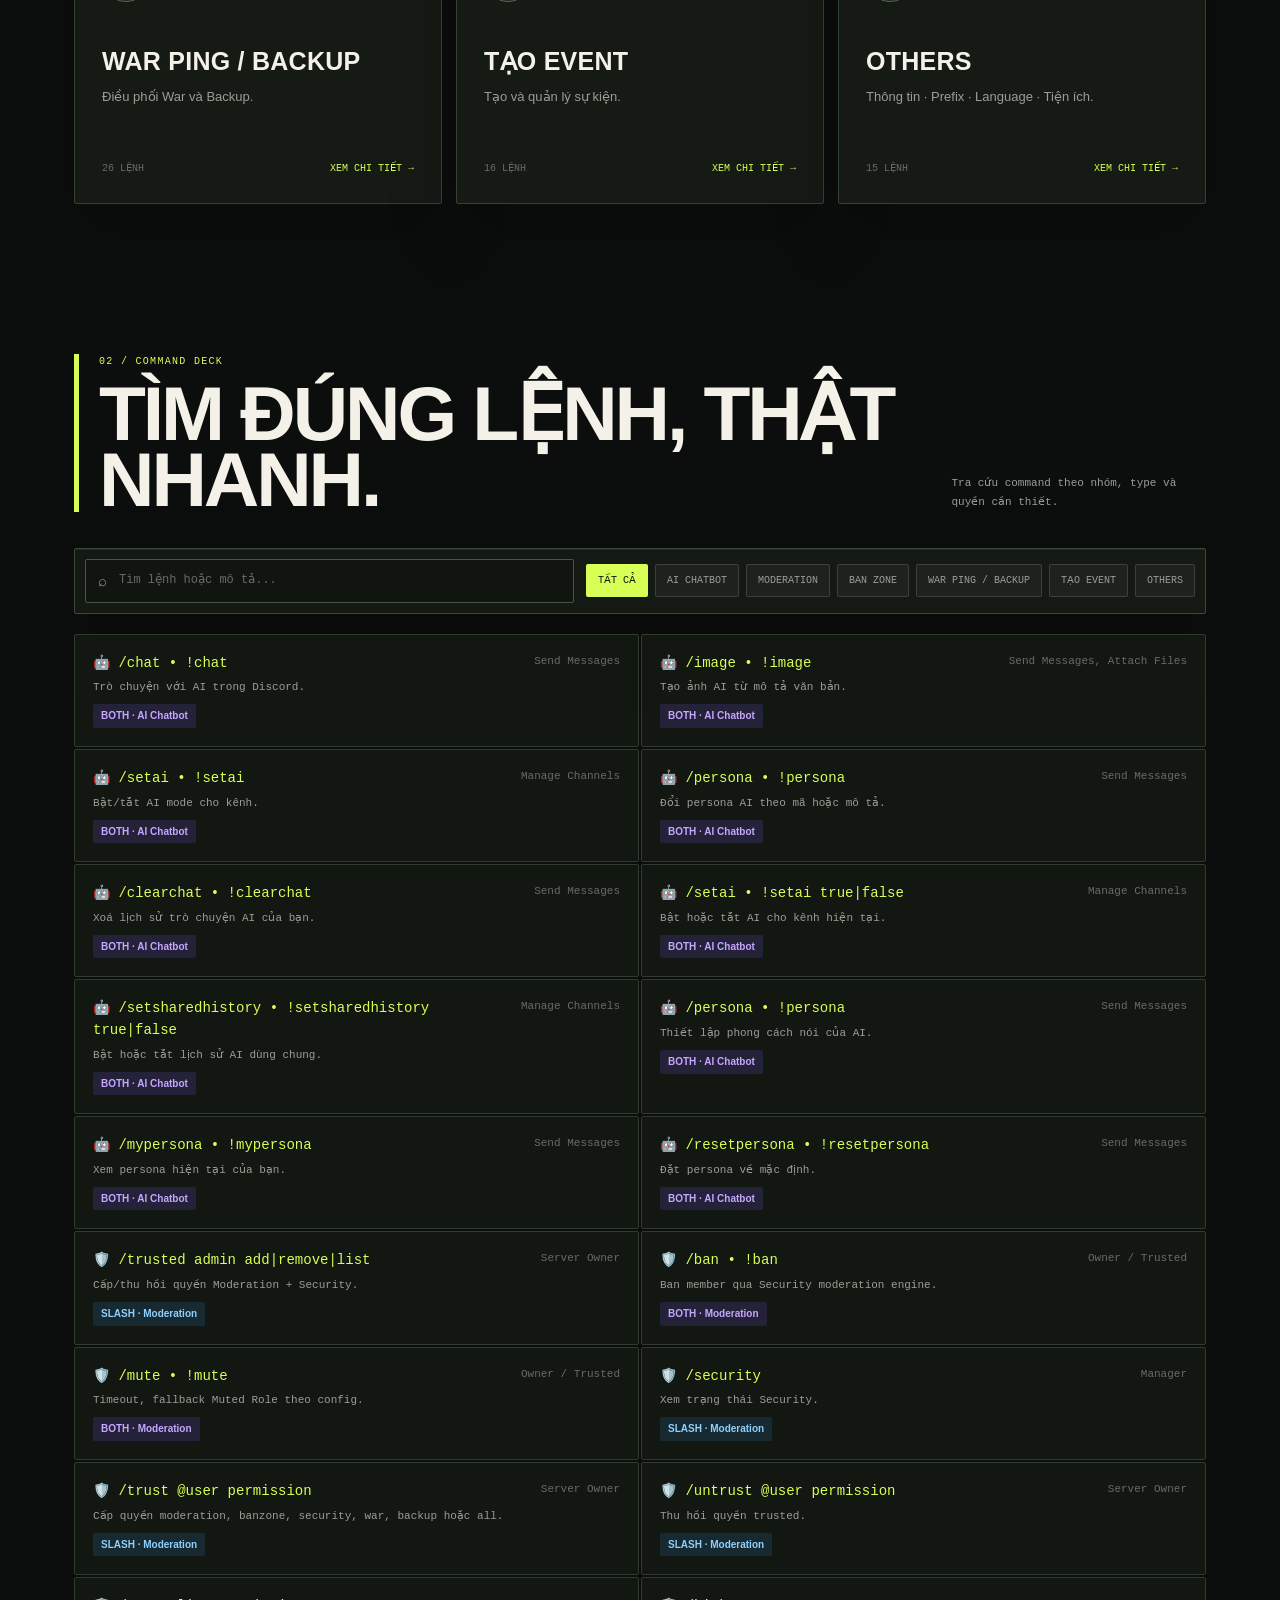
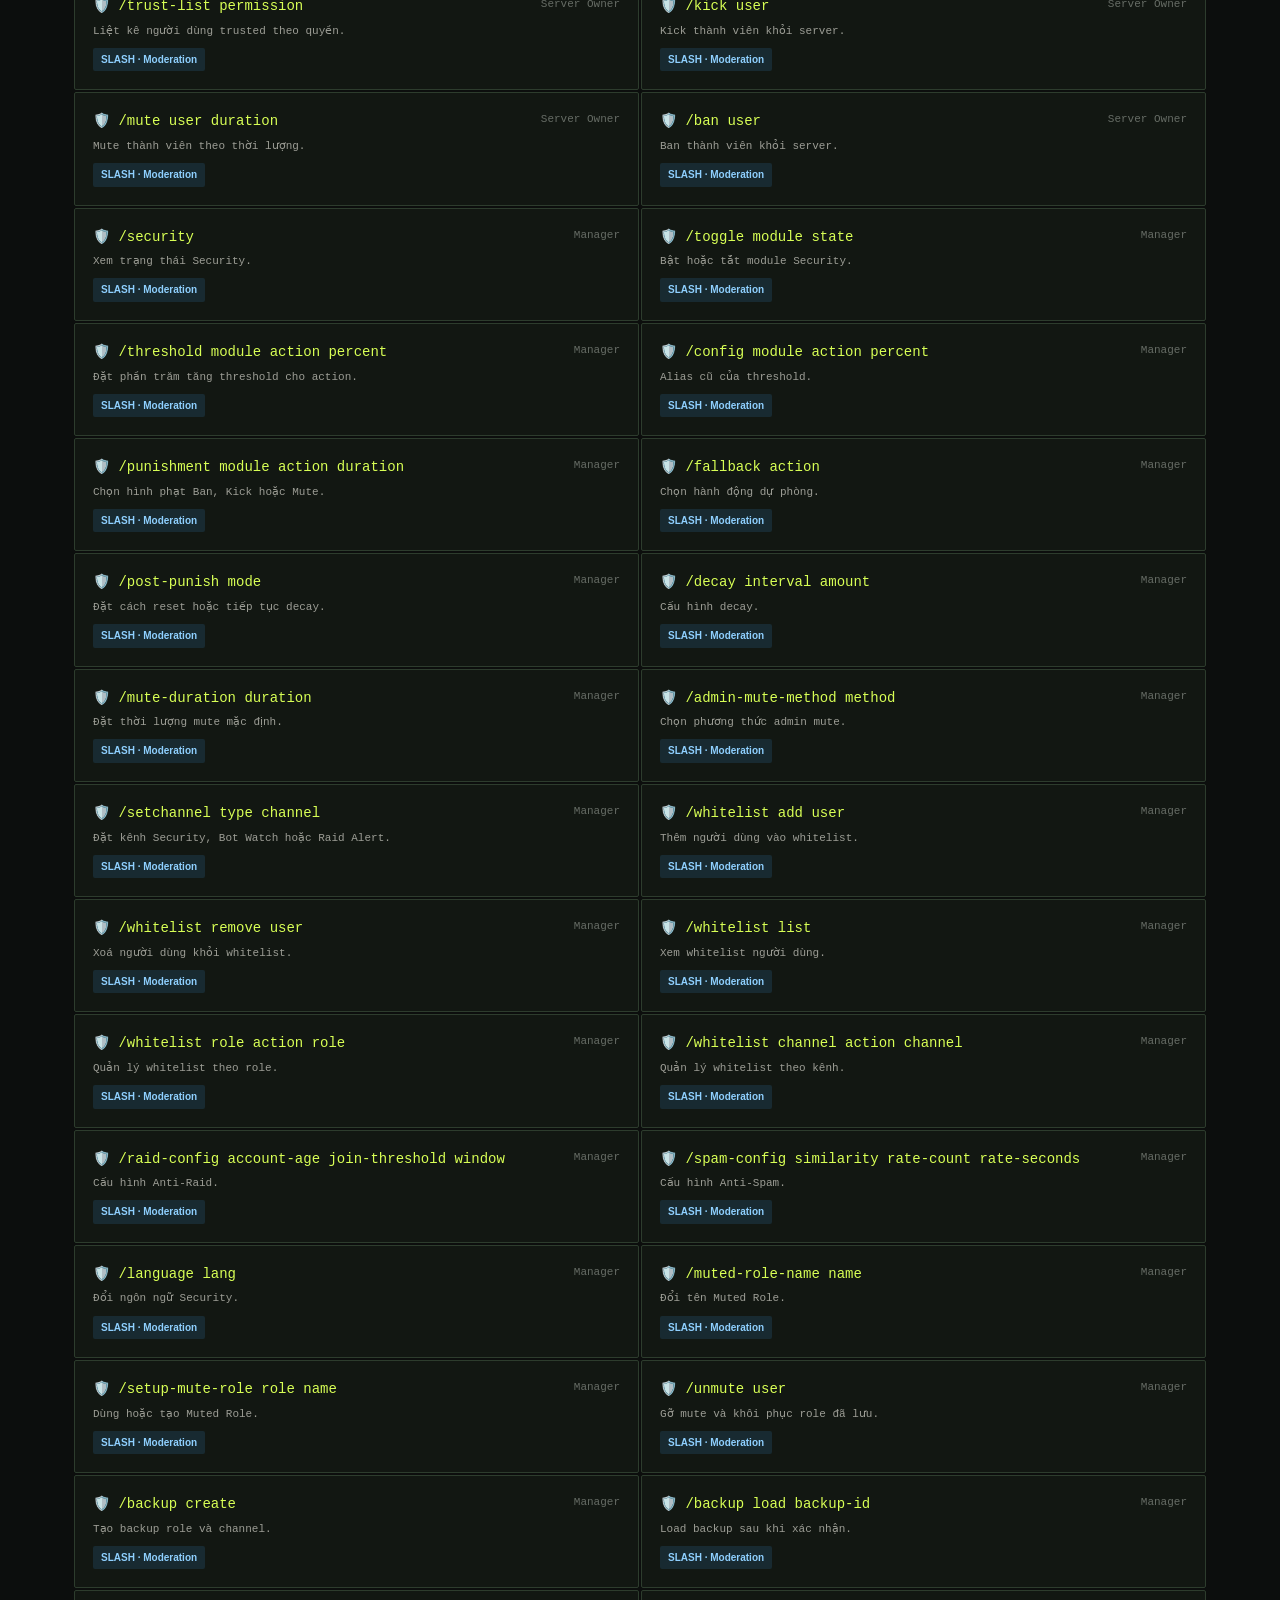
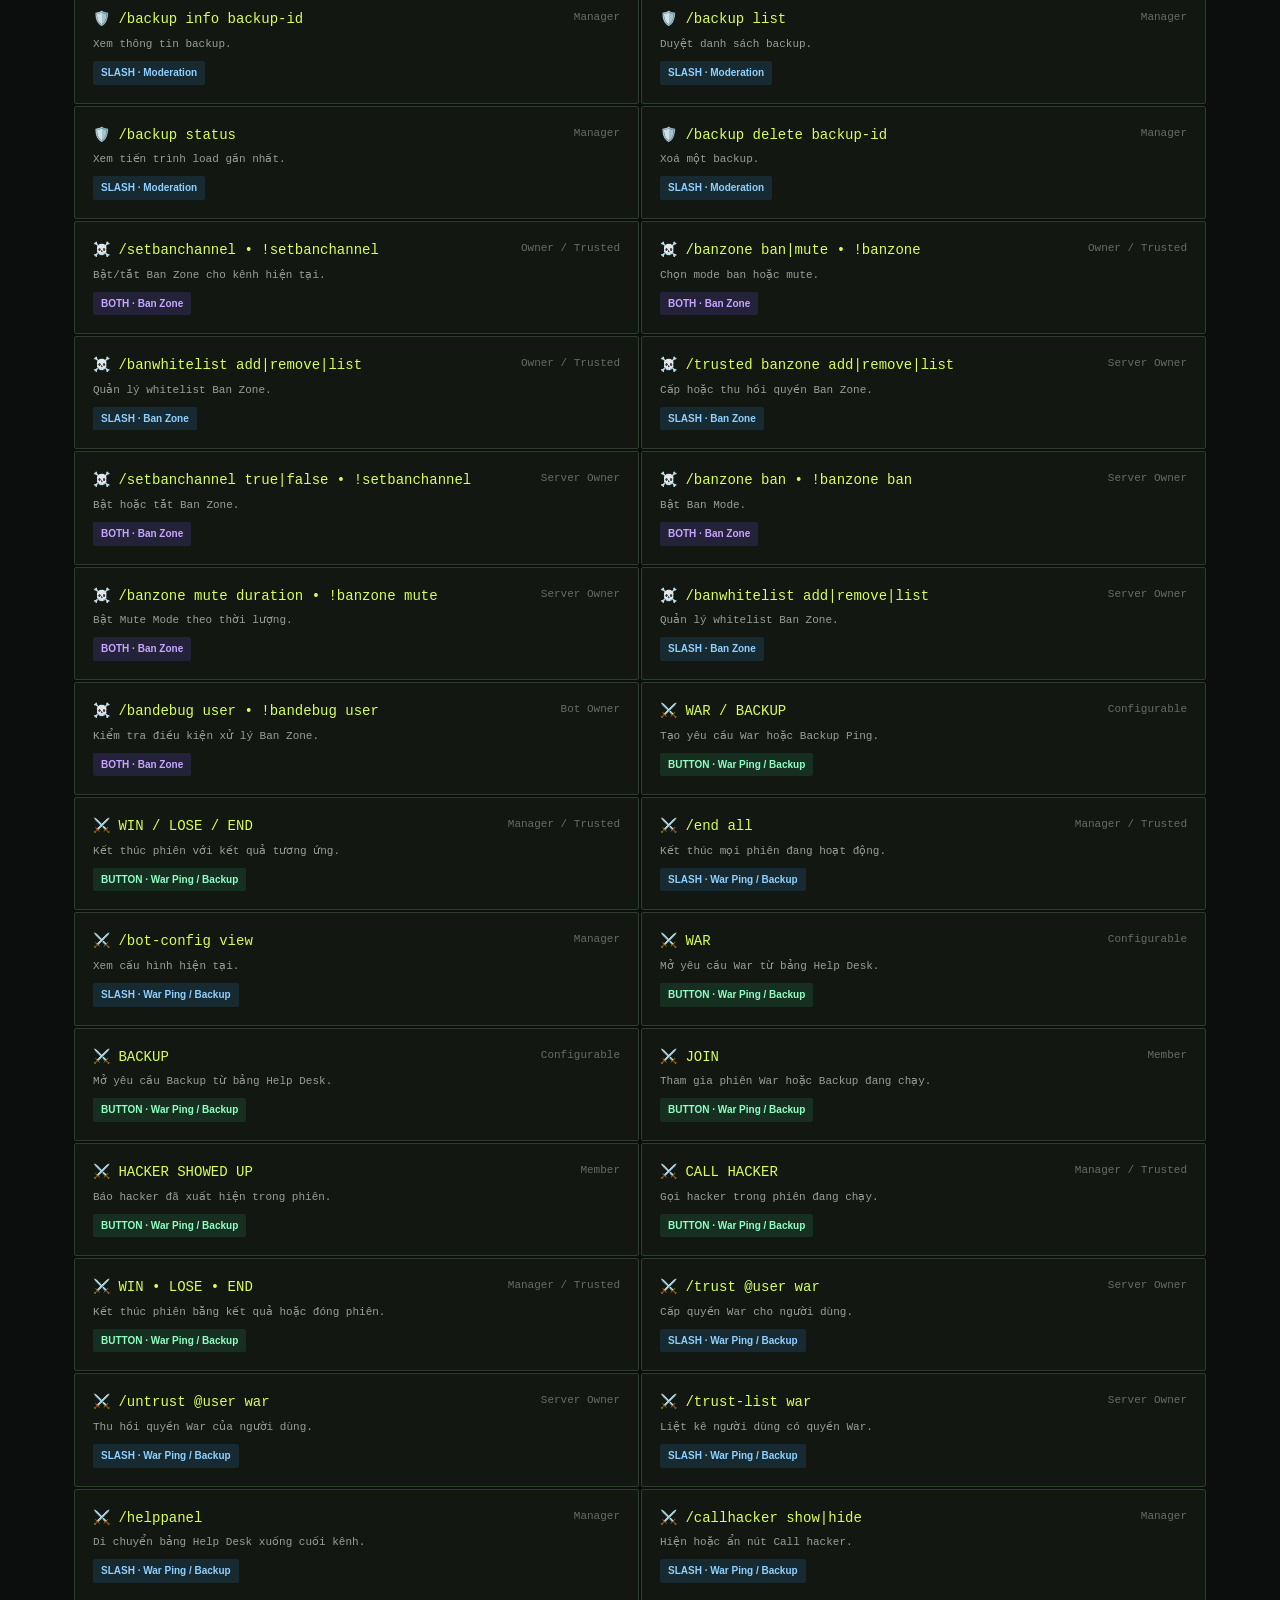
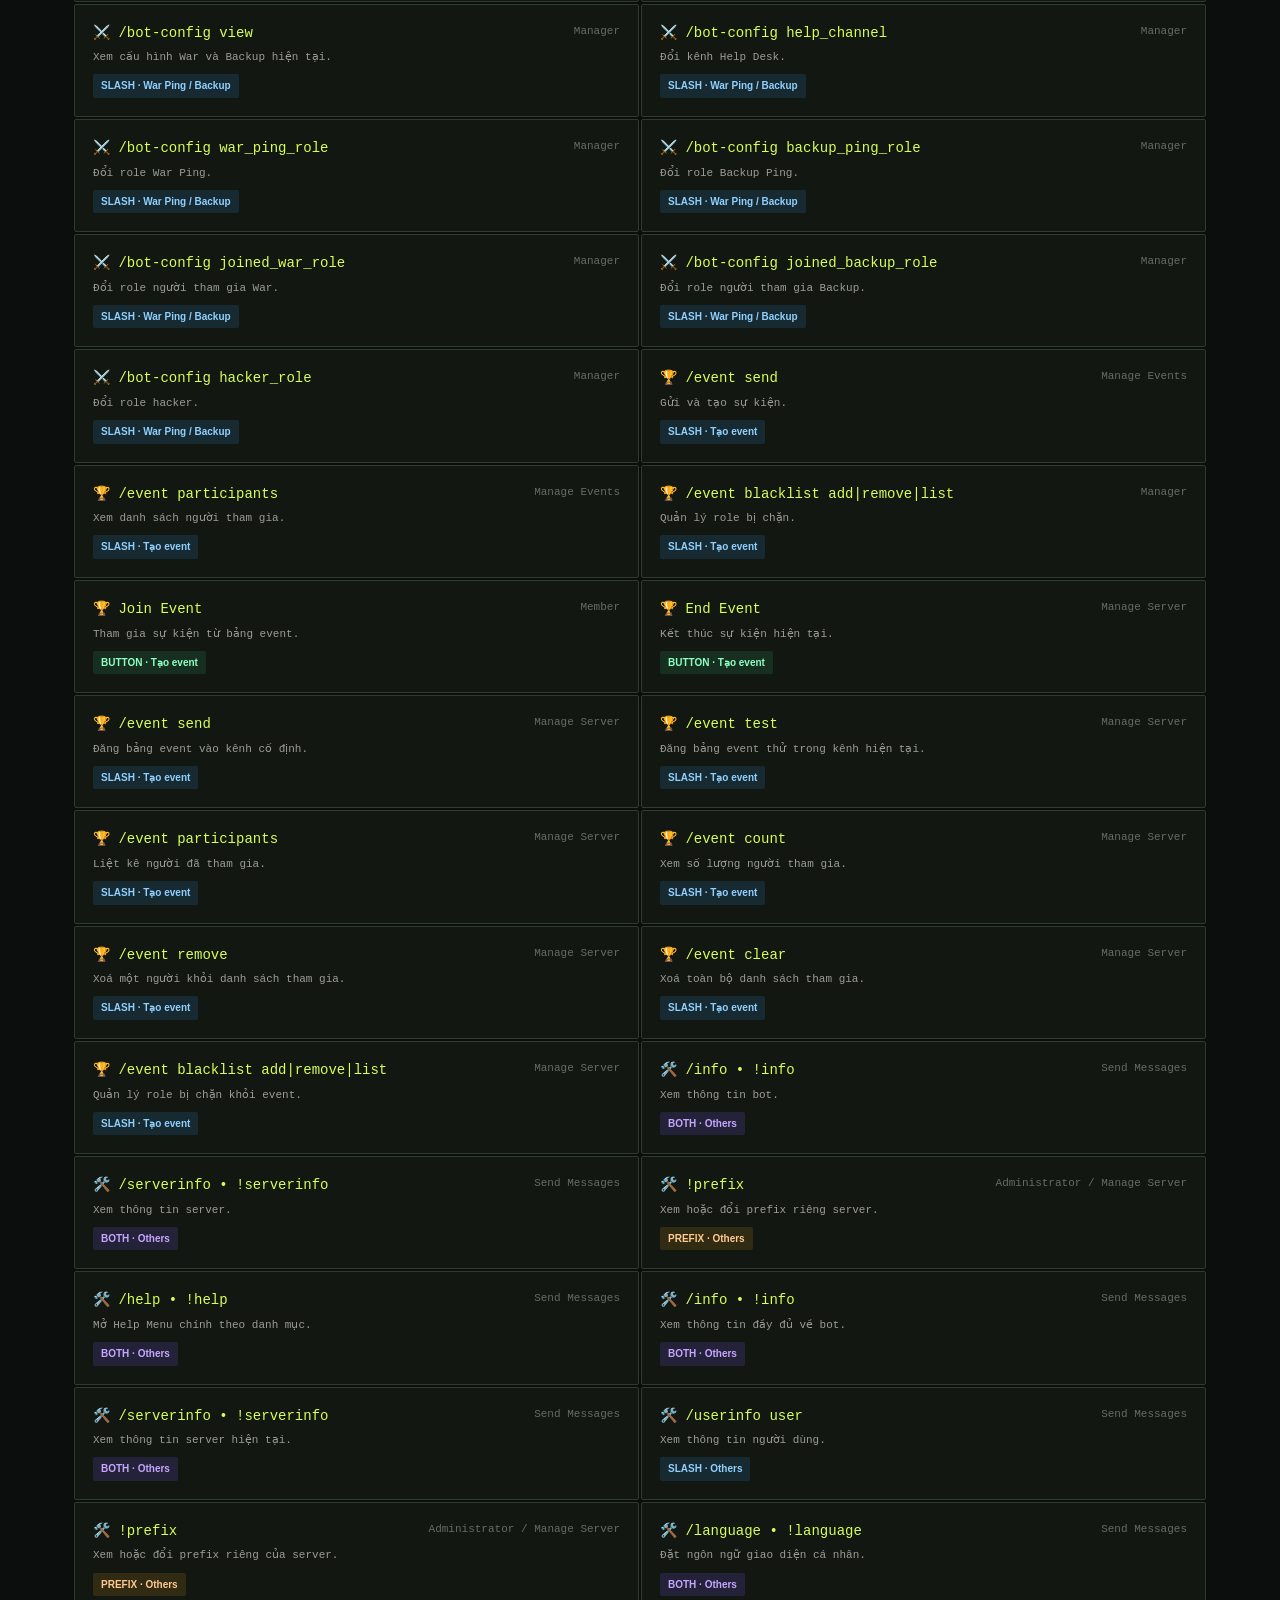
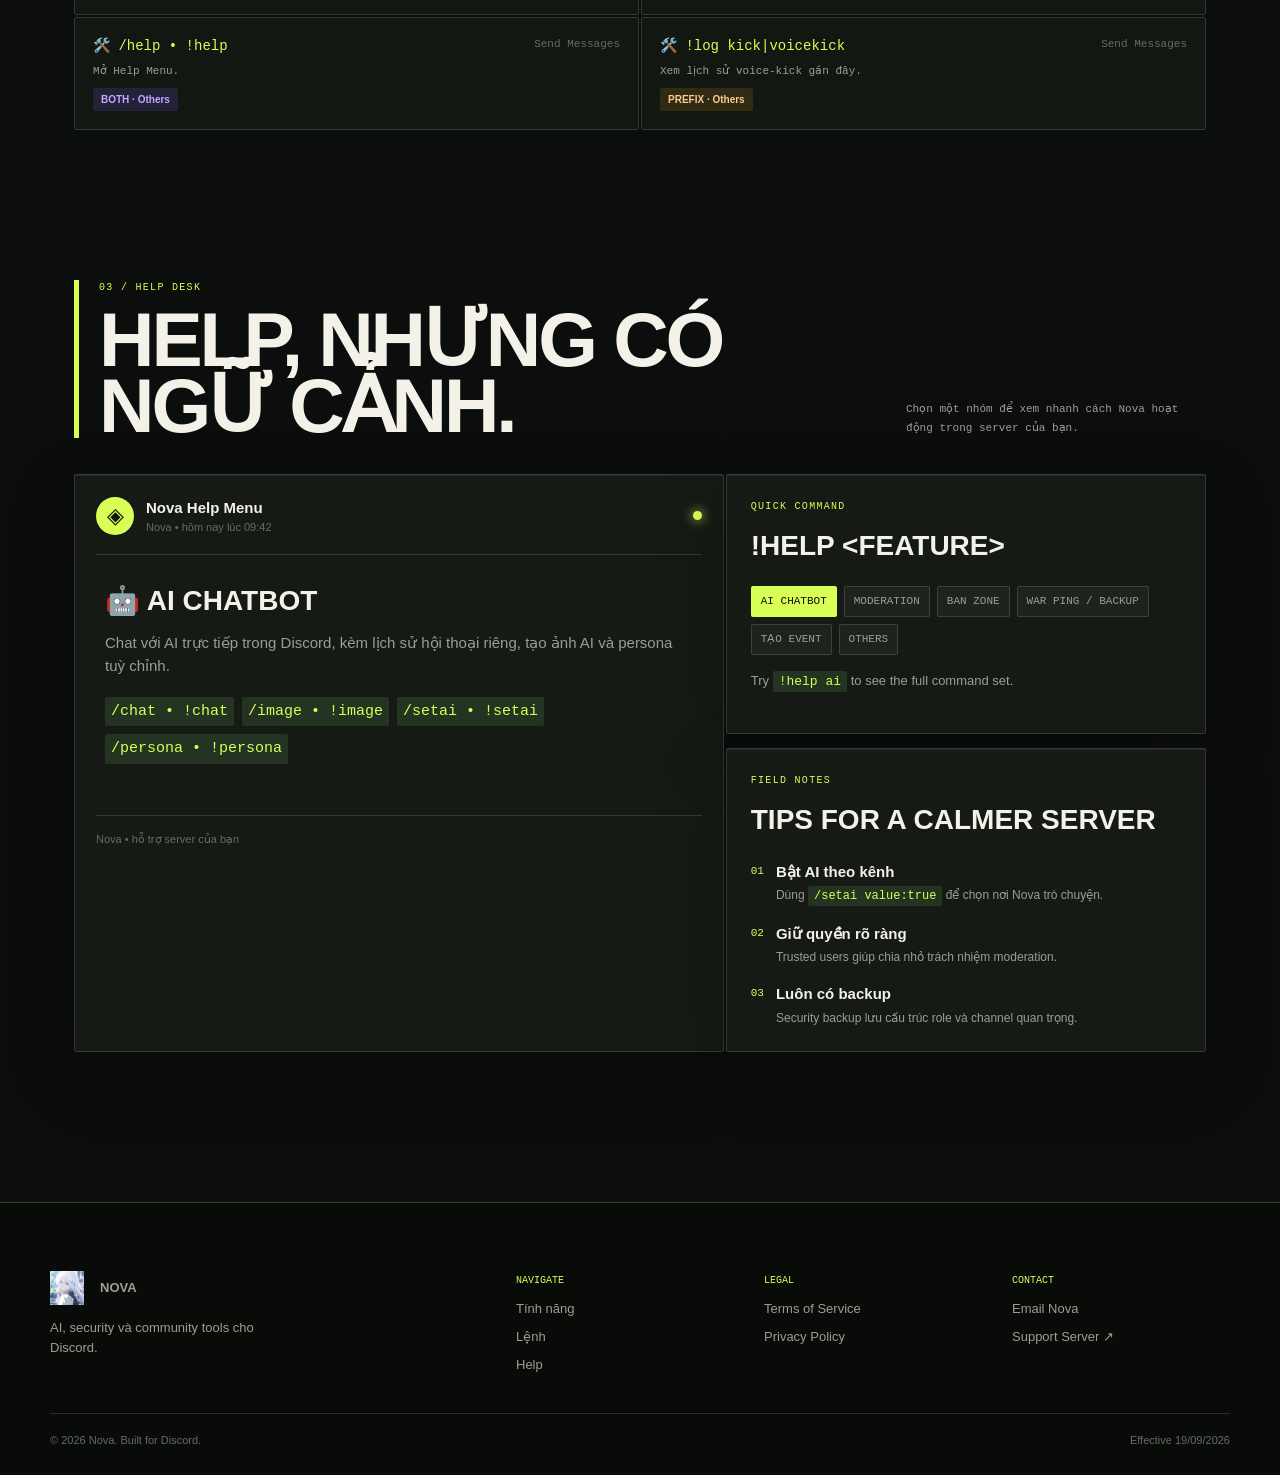
==== commit de6092a8: "Update index.html" ====
--- a/index.html
+++ b/index.html
@@ -9,12 +9,10 @@
   <link rel="icon" href="assets/favicon.svg?v=3" type="image/svg+xml">
   <link rel="alternate icon" href="assets/favicon.svg?v=3" sizes="any">
 
-  <!-- Đúng thứ tự: base → redesign (đen/vàng) → wordmark -->
   <link rel="stylesheet" href="style.css">
   <link rel="stylesheet" href="redesign.css">
   <link rel="stylesheet" href="wordmark.css">
 
-  <!-- FIX: Lưới feature 3 cột × 2 hàng -->
   <style>
     body[data-page="home"] #feature-grid.feature-grid{
       display:grid!important;
@@ -73,7 +71,7 @@
     <section id="commands" class="section-shell section"><div class="section-heading reveal"><div><p class="eyebrow">02 / command deck</p><h2>Tìm đúng lệnh, thật nhanh.</h2></div><p>Tra cứu command theo nhóm, type và quyền cần thiết.</p></div><div class="command-toolbar glass"><div class="search-wrap"><span>⌕</span><input id="command-search" type="search" placeholder="Tìm lệnh hoặc mô tả..." aria-label="Tìm lệnh"><button id="clear-search" class="clear-search" aria-label="Xóa tìm kiếm">×</button></div><div id="category-chips" class="chips"></div></div><div id="command-list" class="command-list"></div><p id="no-results" class="empty-state" hidden>Không tìm thấy lệnh phù hợp.</p></section>
     <section id="help" class="section-shell section"><div class="section-heading reveal"><div><p class="eyebrow">03 / help desk</p><h2>Help, nhưng có ngữ cảnh.</h2></div><p>Chọn một nhóm để xem nhanh cách Nova hoạt động trong server của bạn.</p></div><div class="help-layout"><div class="discord-preview glass reveal"><div class="discord-top"><span class="discord-mark">◈</span><div><strong>Nova Help Menu</strong><small>Nova • hôm nay lúc 09:42</small></div><span class="online-dot"></span></div><div id="help-preview" class="help-preview"></div><div class="discord-footer">Nova • hỗ trợ server của bạn</div></div><div class="help-side"><div class="glass help-panel reveal"><p class="eyebrow">Quick command</p><h3>!help &lt;feature&gt;</h3><div id="help-feature-chips" class="chips compact"></div><div id="help-feature-result" class="help-result"></div></div><div class="glass help-panel reveal"><p class="eyebrow">Field notes</p><h3>Tips for a calmer server</h3><ul class="tip-list"><li><span>01</span><div><strong>Bật AI theo kênh</strong><small>Dùng <code>/setai value:true</code> để chọn nơi Nova trò chuyện.</small></div></li><li><span>02</span><div><strong>Giữ quyền rõ ràng</strong><small>Trusted users giúp chia nhỏ trách nhiệm moderation.</small></div></li><li><span>03</span><div><strong>Luôn có backup</strong><small>Security backup lưu cấu trúc role và channel quan trọng.</small></div></li></ul></div></div></div></section>
   </main>
-  <footer class="site-footer"><div class="footer-inner"><div class="footer-brand"><a class="brand" href="#home"><img src="assets/avatar.svg" alt="Nova avatar"><span>Nova</span></a><p>AI, security và community tools cho Discord.</p></div><div><p class="footer-label">Navigate</p><a href="#features">Tính năng</a><a href="#commands">Lệnh</a><a href="#help">Help</a></div><div><p class="footer-label">Legal</p><a href="privacy-policy.html">Privacy Policy</a><a href="terms-of-service.html">Terms of Service</a></div><div><p class="footer-label">Contact</p><a href="mailto:anhbao27072011@gmail.com">Email Nova</a><a href="https://discord.gg/qkyu3G6WMa" target="_blank" rel="noreferrer">Support Server ↗</a></div></div><div class="footer-bottom"><span>© 2026 Nova. Built for Discord.</span><span>Effective 19/09/2026</span></div></footer>
+  <footer class="site-footer"><div class="footer-inner"><div class="footer-brand"><a class="brand" href="#home"><img src="assets/avatar.svg" alt="Nova avatar"><span>Nova</span></a><p>AI, security và community tools cho Discord.</p></div><div><p class="footer-label">Navigate</p><a href="#features">Tính năng</a><a href="#commands">Lệnh</a><a href="#help">Help</a></div><div><p class="footer-label">Legal</p><a href="terms-of-service.html">Terms of Service</a><a href="privacy-policy.html">Privacy Policy</a></div><div><p class="footer-label">Contact</p><a href="mailto:anhbao27072011@gmail.com">Email Nova</a><a href="https://discord.gg/qkyu3G6WMa" target="_blank" rel="noreferrer">Support Server ↗</a></div></div><div class="footer-bottom"><span>© 2026 Nova. Built for Discord.</span><span>Effective 19/09/2026</span></div></footer>
   <div id="feature-modal" class="modal-backdrop" hidden><div class="modal glass" role="dialog" aria-modal="true" aria-labelledby="feature-modal-title"><button class="modal-close icon-button" data-close="feature-modal" aria-label="Đóng">×</button><div id="feature-modal-content"></div></div></div>
   <div id="update-modal" class="modal-backdrop" hidden><div class="update-modal glass" role="dialog" aria-modal="true" aria-labelledby="update-modal-title"><button class="modal-close icon-button" data-close="update-modal" aria-label="Đóng">×</button><header class="update-header"><p class="eyebrow">Nova changelog</p><h2 id="update-modal-title">✨ UPDATE 03</h2><p>Những gì vừa được thêm vào Nova.</p></header><div id="update-log-body" class="update-history"></div><footer class="update-footer"><label><input id="snooze-updates" type="checkbox"> Tắt update-logs trong 24h</label><button class="btn btn-light" data-close="update-modal">Okay</button></footer></div></div>
   <script src="script.js"></script>
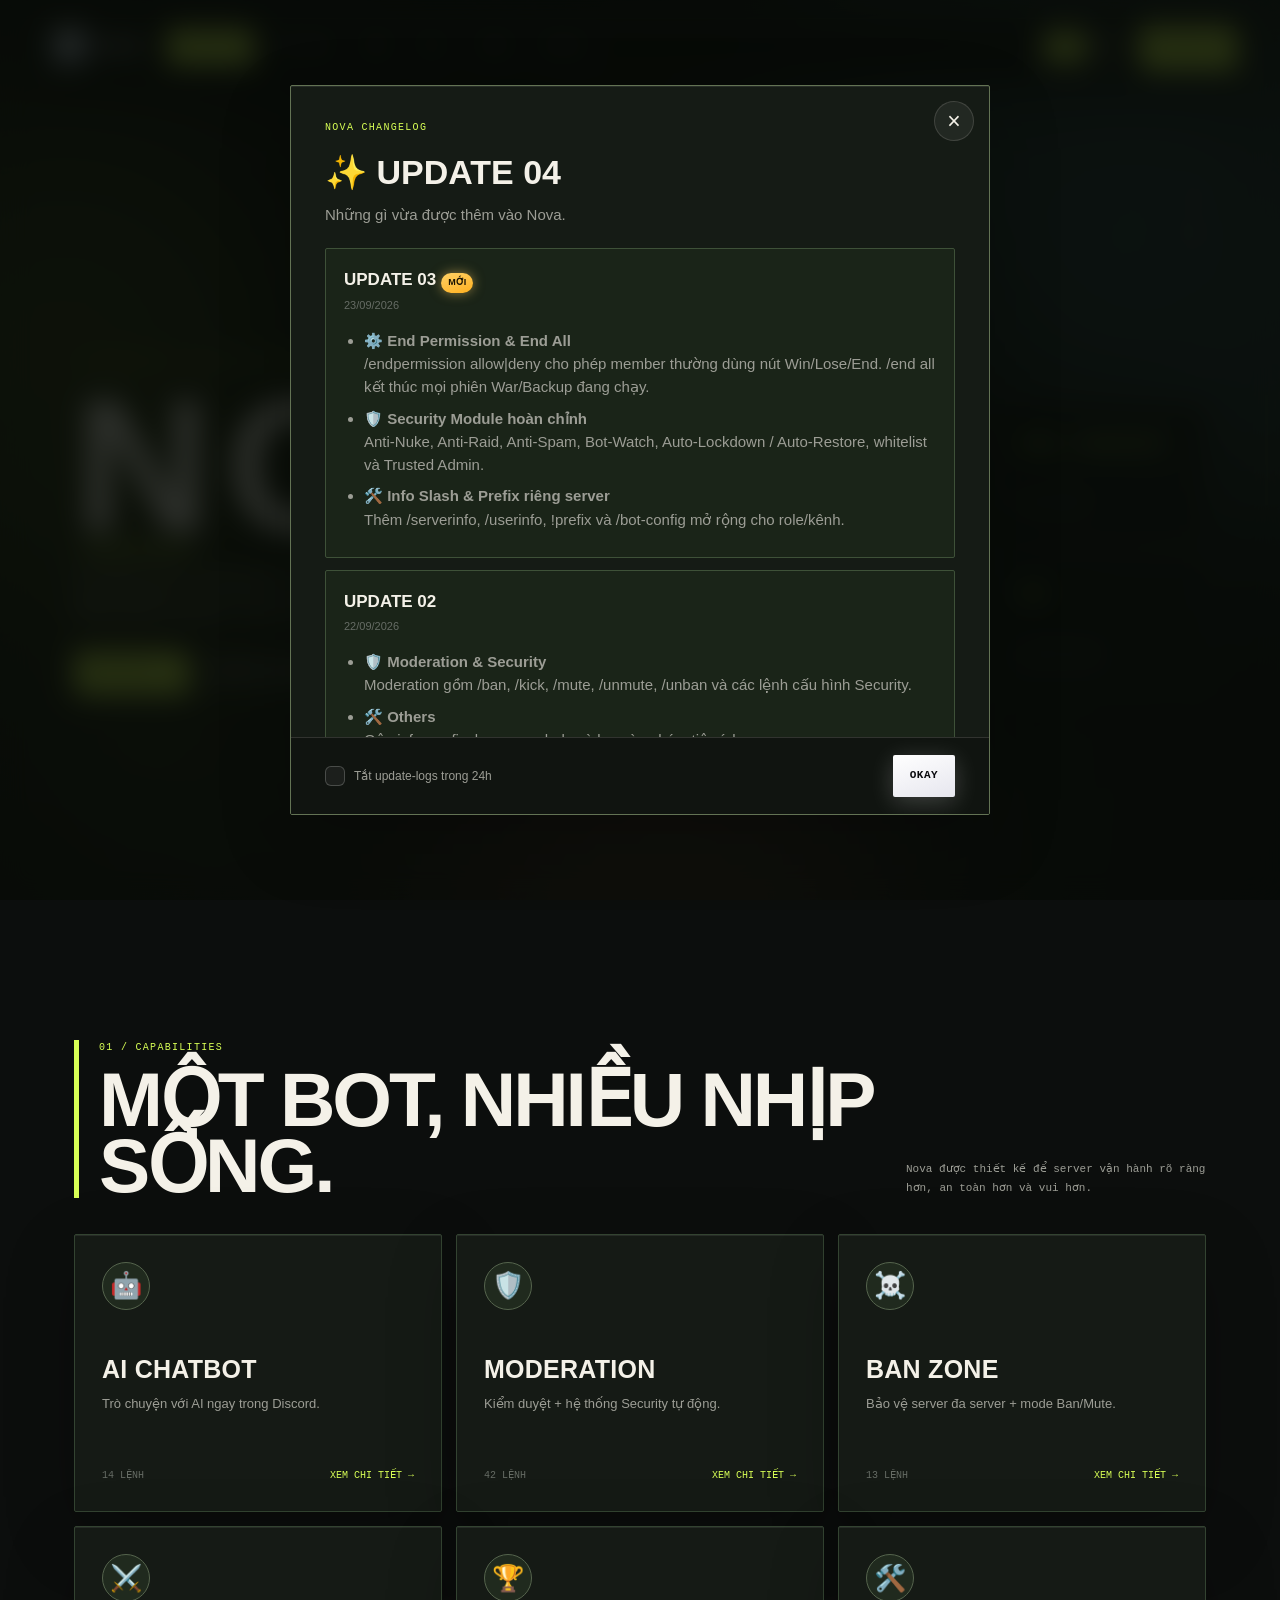
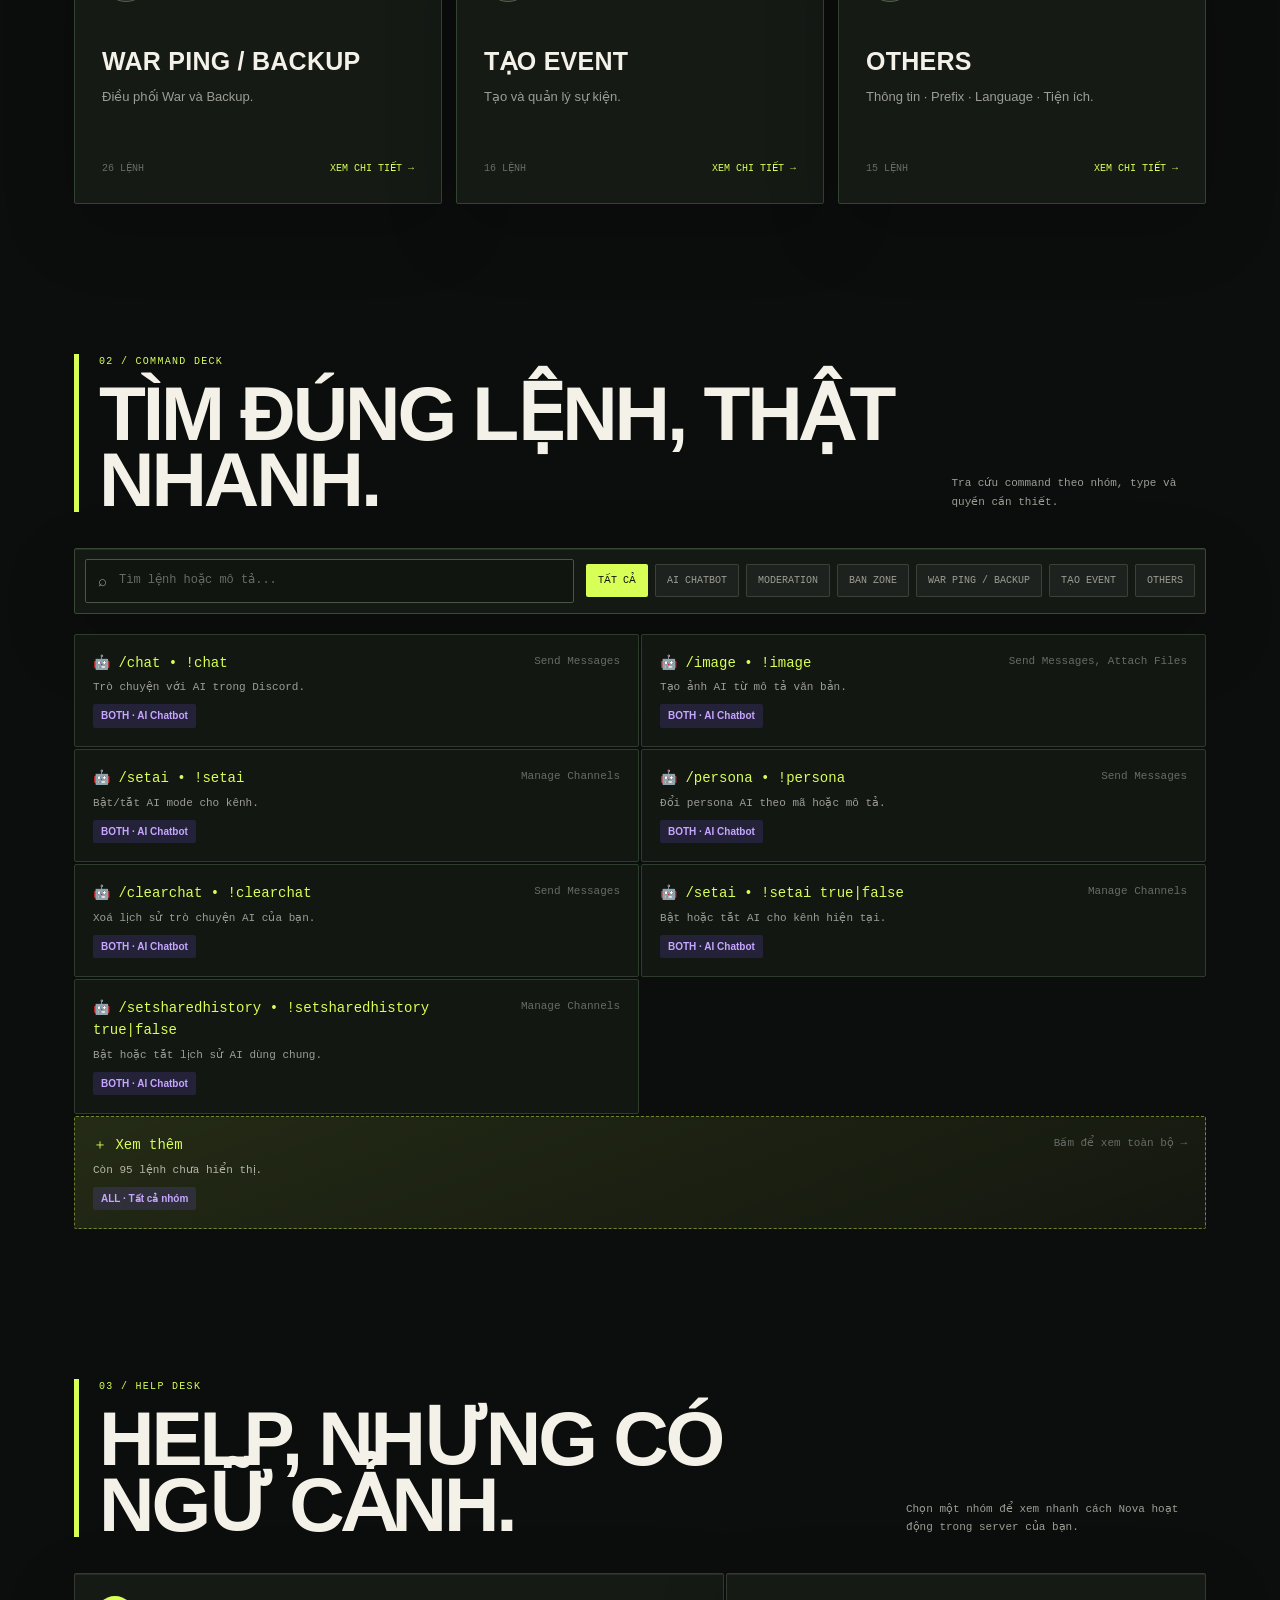
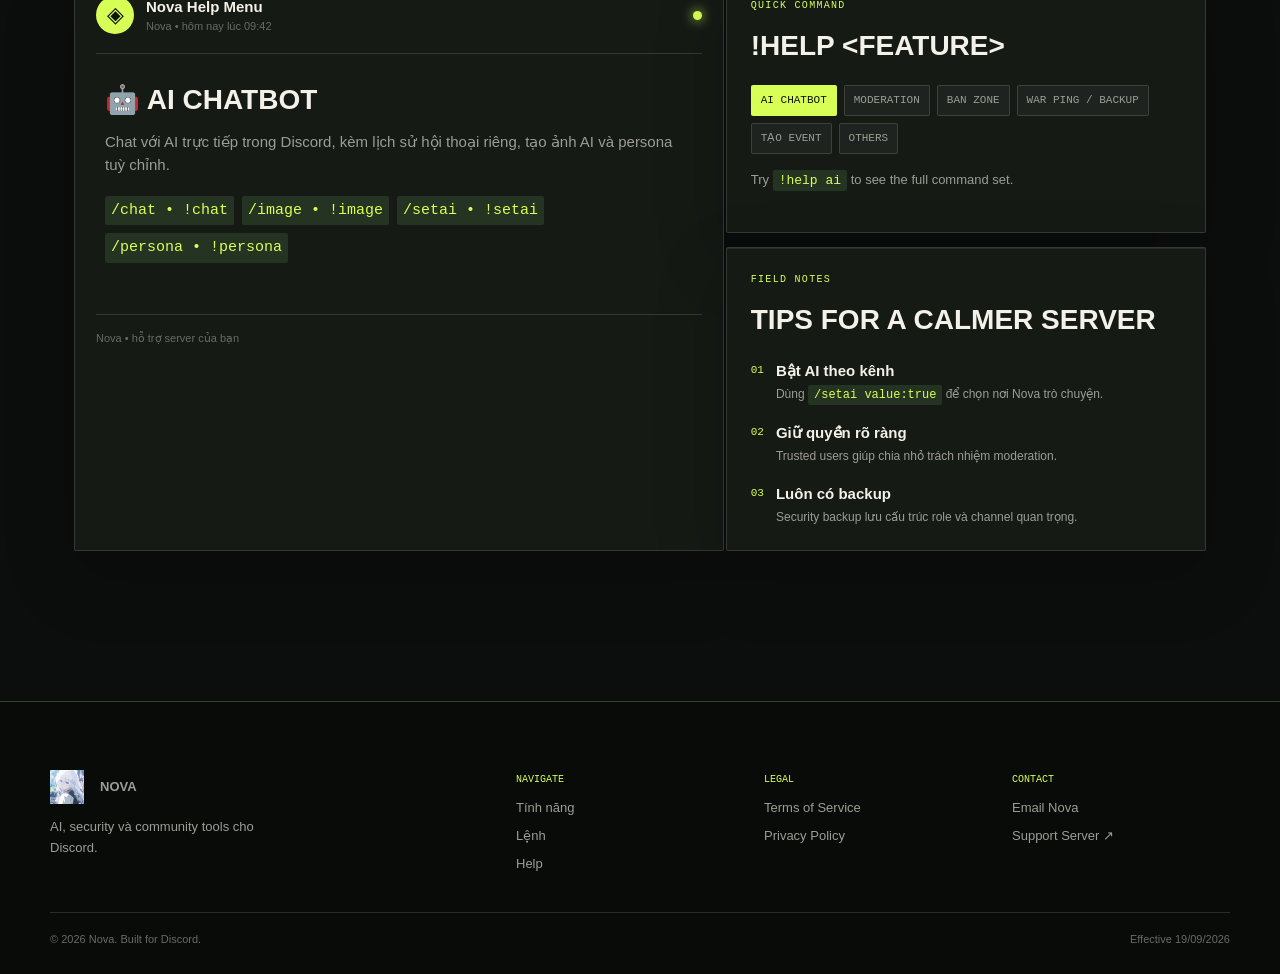
==== commit bf88fe67: "Update index.html" ====
--- a/index.html
+++ b/index.html
@@ -73,7 +73,7 @@
   </main>
   <footer class="site-footer"><div class="footer-inner"><div class="footer-brand"><a class="brand" href="#home"><img src="assets/avatar.svg" alt="Nova avatar"><span>Nova</span></a><p>AI, security và community tools cho Discord.</p></div><div><p class="footer-label">Navigate</p><a href="#features">Tính năng</a><a href="#commands">Lệnh</a><a href="#help">Help</a></div><div><p class="footer-label">Legal</p><a href="terms-of-service.html">Terms of Service</a><a href="privacy-policy.html">Privacy Policy</a></div><div><p class="footer-label">Contact</p><a href="mailto:anhbao27072011@gmail.com">Email Nova</a><a href="https://discord.gg/qkyu3G6WMa" target="_blank" rel="noreferrer">Support Server ↗</a></div></div><div class="footer-bottom"><span>© 2026 Nova. Built for Discord.</span><span>Effective 19/09/2026</span></div></footer>
   <div id="feature-modal" class="modal-backdrop" hidden><div class="modal glass" role="dialog" aria-modal="true" aria-labelledby="feature-modal-title"><button class="modal-close icon-button" data-close="feature-modal" aria-label="Đóng">×</button><div id="feature-modal-content"></div></div></div>
-  <div id="update-modal" class="modal-backdrop" hidden><div class="update-modal glass" role="dialog" aria-modal="true" aria-labelledby="update-modal-title"><button class="modal-close icon-button" data-close="update-modal" aria-label="Đóng">×</button><header class="update-header"><p class="eyebrow">Nova changelog</p><h2 id="update-modal-title">✨ UPDATE 03</h2><p>Những gì vừa được thêm vào Nova.</p></header><div id="update-log-body" class="update-history"></div><footer class="update-footer"><label><input id="snooze-updates" type="checkbox"> Tắt update-logs trong 24h</label><button class="btn btn-light" data-close="update-modal">Okay</button></footer></div></div>
+  <div id="update-modal" class="modal-backdrop" hidden><div class="update-modal glass" role="dialog" aria-modal="true" aria-labelledby="update-modal-title"><button class="modal-close icon-button" data-close="update-modal" aria-label="Đóng">×</button><header class="update-header"><p class="eyebrow">Nova changelog</p><h2 id="update-modal-title">✨ UPDATE 04</h2><p>Những gì vừa được thêm vào Nova.</p></header><div id="update-log-body" class="update-history"></div><footer class="update-footer"><label><input id="snooze-updates" type="checkbox"> Tắt update-logs trong 24h</label><button class="btn btn-light" data-close="update-modal">Okay</button></footer></div></div>
   <script src="script.js"></script>
   <script src="motion.js"></script>
 </body>
--- a/style.css
+++ b/style.css
@@ -5,10 +5,35 @@
 :is(.avatar-wrap,.brand,.footer-brand) img{box-shadow:none!important;background:transparent!important}
 .avatar-glow{display:none!important}
 .brand img{width:34px!important;height:34px!important;object-fit:cover!important}
-.stats-grid{width:min(940px,100%);margin-inline:auto!important;justify-content:center}
 .legal-page{width:min(940px,calc(100% - 40px));margin-inline:auto}
 .footer-brand .brand{display:flex!important;flex-direction:row!important;align-items:center!important;width:max-content!important;gap:14px!important}
 .footer-brand .brand>span{display:inline-block!important;margin-left:0!important;white-space:nowrap!important}
+
+/* ============================================================
+   FIX: 4 ô Live Systems — lưới 2×2 đều tăm tắp
+   ============================================================ */
+.stats-grid{
+  width:min(940px,100%);
+  margin-inline:auto!important;
+  justify-content:center;
+  display:grid!important;
+  grid-template-columns:repeat(2,minmax(0,1fr))!important;
+  gap:10px!important;
+  align-items:stretch!important;
+}
+.stats-grid .stat,
+.stats-grid .stat:nth-child(1),
+.stats-grid .stat:nth-child(2),
+.stats-grid .stat:nth-child(3),
+.stats-grid .stat:nth-child(4){
+  transform:none!important;
+  height:100%!important;
+  min-height:140px!important;
+  display:flex!important;
+  flex-direction:column!important;
+  justify-content:space-between!important;
+}
+.stats-grid .stat:hover{transform:translate(-4px,-7px)!important}
 
 /* ============================================================
    FIX: Lưới feature 3 cột × 2 hàng đều tăm tắp (chỉ index)
@@ -48,7 +73,29 @@
 }
 
 /* ============================================================
-   Legal pages (privacy-policy.html / terms-of-service.html)
+   Nút "Xem thêm" trong danh sách lệnh
+   ============================================================ */
+.command-card.show-more-card{
+  grid-column:1 / -1;
+  cursor:pointer;
+  border-style:dashed;
+  border-color:rgba(216,255,85,.45);
+  background:linear-gradient(160deg,rgba(216,255,85,.12),rgba(216,255,85,.04));
+  transition:transform .2s ease,border-color .2s ease,background .2s ease;
+  font:inherit;
+  text-align:left;
+  color:inherit;
+}
+.command-card.show-more-card:hover{
+  transform:translateY(-3px);
+  border-color:#d8ff55;
+  background:linear-gradient(160deg,rgba(216,255,85,.2),rgba(216,255,85,.07));
+}
+.command-card.show-more-card .command-name{color:#d8ff55}
+.command-card.show-more-card .command-description{color:rgba(244,241,232,.7)}
+
+/* ============================================================
+   Legal pages
    ============================================================ */
 body[data-page="legal"]{background:#0c0e0d!important;color:#f4f1e8!important;font-family:"Trebuchet MS",Century Gothic,sans-serif!important;background-image:linear-gradient(rgba(244,241,232,.035) 1px,transparent 1px),linear-gradient(90deg,rgba(244,241,232,.035) 1px,transparent 1px)!important;background-size:72px 72px!important}
 body[data-page="legal"] .aurora{display:none!important}
@@ -87,4 +134,4 @@
 }
 
 .modal-backdrop[hidden]{display:none}
-:root{--bg:#050507;--glass:rgba(255,255,255,.055);--stroke:rgba(255,255,255,.11);--stroke-2:rgba(255,255,255,.2);--text:#f5f5f7;--muted:rgba(235,235,245,.62);--muted-2:rgba(235,235,245,.4);--accent:#7c5cff;--accent-2:#3fa9ff;--accent-3:#ff5ca8;--new:#ffd166;--radius:22px;--radius-lg:30px;--shadow:0 24px 70px rgba(0,0,0,.6);--shadow-sm:0 10px 30px rgba(0,0,0,.4);--blur:saturate(180%) blur(26px);--nav-h:64px;--maxw:1180px;--font:-apple-system,BlinkMacSystemFont,"SF Pro Display","SF Pro Text","Segoe UI",Inter,Roboto,"Helvetica Neue",Arial,sans-serif;--mono:ui-monospace,SFMono-Regular,Menlo,Consolas,monospace}*{box-sizing:border-box}html{scroll-behavior:smooth}body{margin:0;background:var(--bg);color:var(--text);font-family:var(--font);font-size:15px;line-height:1.55;overflow-x:hidden}a{color:inherit;text-decoration:none}button,input{font:inherit}button{color:inherit;cursor:pointer}.aurora{position:fixed;inset:0;z-index:-1;overflow:hidden;pointer-events:none;background:radial-gradient(1200px 700px at 15% -10%,rgba(124,92,255,.22),transparent 60%),radial-gradient(900px 600px at 90% 10%,rgba(63,169,255,.16),transparent 60%),radial-gradient(1000px 800px at 50% 110%,rgba(255,92,168,.12),transparent 60%),linear-gradient(180deg,#050507,#08080d 50%,#050507)}.blob{position:absolute;width:38vw;height:38vw;min-width:330px;min-height:330px;border-radius:50%;filter:blur(90px);opacity:.5}.blob-one{background:#694bff;left:-14%;top:12%;animation:drift-one 38s ease-in-out infinite}.blob-two{background:#168cff;right:-16%;top:4%;animation:drift-two 46s ease-in-out infinite}.blob-three{background:#e84099;left:32%;bottom:-28%;animation:drift-three 50s ease-in-out infinite}.grain{position:absolute;inset:0;opacity:.035;mix-blend-mode:overlay;background-image:url("data:image/svg+xml,%3Csvg viewBox='0 0 180 180' xmlns='http://www.w3.org/2000/svg'%3E%3Cfilter id='n'%3E%3CfeTurbulence type='fractalNoise' baseFrequency='.9' numOctaves='4' stitchTiles='stitch'/%3E%3C/filter%3E%3Crect width='100%25' height='100%25' filter='url(%23n)' opacity='.7'/%3E%3C/svg%3E")}.glass{background:linear-gradient(160deg,rgba(255,255,255,.09),rgba(255,255,255,.035));border:1px solid var(--stroke);border-radius:var(--radius-lg);backdrop-filter:var(--blur);-webkit-backdrop-filter:var(--blur);box-shadow:var(--shadow-sm),inset 0 1px 0 rgba(255,255,255,.14);position:relative;isolation:isolate}.glass:after{content:"";position:absolute;inset:0;border-radius:inherit;background:linear-gradient(180deg,rgba(255,255,255,.1),transparent 40%);mix-blend-mode:overlay;opacity:.6;pointer-events:none;z-index:-1}.site-header{position:fixed;top:12px;left:0;right:0;z-index:20;pointer-events:none}.nav{height:64px;max-width:calc(var(--maxw) + 32px);margin:auto;padding:0 12px 0 16px;display:flex;align-items:center;gap:22px;background:linear-gradient(160deg,rgba(22,22,30,.78),rgba(14,14,20,.68));border-radius:20px;pointer-events:auto}.brand{display:flex;align-items:center;gap:10px;font-weight:800;font-size:18px;letter-spacing:-.03em;white-space:nowrap}.brand img{width:34px;height:34px;border-radius:11px;box-shadow:0 7px 20px rgba(90,60,255,.35)}.nav-links{display:flex;align-items:center;gap:2px;flex:1}.nav-link{padding:9px 13px;border-radius:12px;color:var(--muted);transition:all .2s ease}.nav-link:hover,.nav-link.active{color:var(--text);background:rgba(255,255,255,.08)}.nav-link.active{box-shadow:inset 0 1px rgba(255,255,255,.1)}.nav-actions{display:flex;align-items:center;gap:10px;margin-left:auto}.language-switch{position:relative;width:88px;height:36px;border-radius:12px;background:rgba(255,255,255,.07);border:1px solid var(--stroke);display:flex;padding:3px}.seg-thumb{position:absolute;left:3px;top:3px;width:40px;height:28px;border-radius:9px;background:linear-gradient(160deg,rgba(255,255,255,.95),rgba(230,230,245,.82));transition:transform .32s cubic-bezier(.34,1.4,.5,1);z-index:0}.language-switch.en .seg-thumb{transform:translateX(100%)}.lang-button{width:40px;height:28px;border:0;background:transparent;color:var(--muted);font-size:11px;font-weight:800;position:relative;z-index:1}.lang-button.active{color:#0a0a12}.btn{border:1px solid transparent;border-radius:14px;display:inline-flex;justify-content:center;align-items:center;gap:8px;min-height:44px;padding:0 17px;font-weight:750;transition:transform .22s cubic-bezier(.34,1.3,.5,1),box-shadow .22s,background .22s}.btn:hover{transform:translateY(-2px)}.btn:active{transform:scale(.97)}.btn-primary{background:linear-gradient(160deg,#8b6bff,#5f3fff 55%,#3f7bff);box-shadow:0 8px 26px rgba(110,80,255,.42),inset 0 1px rgba(255,255,255,.35)}.btn-primary:hover{box-shadow:0 12px 35px rgba(110,80,255,.6),inset 0 1px rgba(255,255,255,.45)}.btn-glass{background:linear-gradient(160deg,rgba(255,255,255,.16),rgba(255,255,255,.07));border-color:var(--stroke-2);backdrop-filter:blur(12px)}.btn-ghost{background:transparent;border-color:var(--stroke);color:var(--muted)}.btn-ghost:hover{background:rgba(255,255,255,.06);color:var(--text)}.btn-light{background:linear-gradient(160deg,#fff,#e6e6ee);color:#08080c;box-shadow:0 5px 24px rgba(255,255,255,.2);border:0}.icon-button{width:40px;height:40px;border:1px solid var(--stroke);border-radius:12px;background:rgba(255,255,255,.06);display:grid;place-items:center;font-size:23px;line-height:1;transition:.25s}.icon-button:hover{transform:rotate(90deg);background:rgba(255,92,168,.16);border-color:rgba(255,92,168,.45)}.menu-toggle{display:none}.mobile-menu{display:none;pointer-events:auto}.section-shell{max-width:var(--maxw);margin:auto;padding-left:24px;padding-right:24px}.hero{min-height:780px;padding-top:150px;display:flex;flex-direction:column;align-items:center;text-align:center}.hero-copy{display:flex;flex-direction:column;align-items:center}.avatar-wrap{position:relative;margin-bottom:25px}.hero-avatar{width:132px;height:132px;border-radius:36px;border:1px solid rgba(255,255,255,.5);box-shadow:0 24px 60px rgba(90,60,255,.45);position:relative}.avatar-glow{position:absolute;inset:-46px;border-radius:50%;background:radial-gradient(circle,rgba(93,71,255,.7),rgba(45,140,255,.25) 45%,transparent 70%);filter:blur(26px);animation:pulse 6s ease-in-out infinite}.eyebrow{color:#a99cff;font-family:var(--mono);font-size:11px;text-transform:uppercase;letter-spacing:.11em;margin:0 0 10px}.hero h1{font-size:clamp(56px,13vw,116px);line-height:.95;letter-spacing:-.045em;margin:0;font-weight:800;background:linear-gradient(180deg,#fff 5%,rgba(245,245,247,.55));color:transparent;background-clip:text;-webkit-background-clip:text}.hero-subtitle{max-width:560px;color:var(--muted);font-size:18px;margin:24px 0 26px}.hero-actions{display:flex;gap:10px;flex-wrap:wrap;justify-content:center}.stats-grid{width:100%;display:grid;grid-template-columns:repeat(4,1fr);gap:12px;margin-top:74px}.stat{padding:21px 18px;text-align:left;border-radius:20px;background:linear-gradient(160deg,rgba(255,255,255,.08),rgba(255,255,255,.03))}.stat-value{display:block;font-size:17px;font-weight:750;white-space:nowrap;overflow:hidden;text-overflow:ellipsis}.stat-label{display:block;color:var(--muted-2);font-size:12px;margin-top:6px}.section{padding-top:110px}.section-heading{display:flex;justify-content:space-between;align-items:end;gap:30px;margin-bottom:28px}.section-heading h2{font-size:clamp(32px,5vw,57px);line-height:1;letter-spacing:-.04em;margin:0}.section-heading>p{max-width:300px;color:var(--muted);margin:0}.feature-card{min-height:230px;padding:24px;overflow:hidden;cursor:pointer;transition:transform .3s cubic-bezier(.34,1.3,.5,1),border-color .3s,box-shadow .3s}.feature-card:before{content:"";position:absolute;inset:0;background:radial-gradient(420px circle at var(--mx,50%) var(--my,0%),rgba(124,92,255,.23),transparent 45%);opacity:0;transition:opacity .3s;z-index:-1}.feature-card:hover{transform:translateY(-6px);border-color:rgba(255,255,255,.24);box-shadow:0 20px 45px rgba(0,0,0,.45),inset 0 1px rgba(255,255,255,.2)}.feature-card:hover:before{opacity:1}.feature-icon{width:52px;height:52px;display:grid;place-items:center;font-size:26px;border:1px solid var(--stroke);border-radius:16px;background:rgba(255,255,255,.07);margin-bottom:25px}.feature-card h3{font-size:21px;margin:0 0 6px}.feature-card p{color:var(--muted);margin:0;min-height:50px}.feature-meta{display:flex;justify-content:space-between;align-items:center;color:var(--muted-2);font-size:12px;margin-top:24px}.feature-meta span:last-child{color:#b9acff;transition:transform .2s}.feature-card:hover .feature-meta span:last-child{transform:translateX(4px)}.command-toolbar{padding:12px;display:flex;gap:12px;align-items:center;margin-bottom:20px;border-radius:20px}.search-wrap{flex:1;display:flex;align-items:center;gap:10px;padding:0 12px;color:var(--muted);border:1px solid var(--stroke);border-radius:13px;height:44px;background:rgba(0,0,0,.18)}.search-wrap input{flex:1;min-width:0;color:var(--text);background:transparent;border:0;outline:0}.search-wrap input::placeholder{color:var(--muted-2)}.clear-search{border:0;background:transparent;color:var(--muted);font-size:22px;display:none}.clear-search.visible{display:block}.chips{display:flex;gap:7px;flex-wrap:wrap}.chip{border:1px solid var(--stroke);border-radius:999px;background:rgba(255,255,255,.045);color:var(--muted);padding:8px 12px;font-size:12px;transition:.2s}.chip:hover,.chip.active{color:#fff;border-color:transparent;background:linear-gradient(160deg,#8b6bff,#5f3fff);box-shadow:0 5px 15px rgba(110,80,255,.3)}.command-list{display:grid;grid-template-columns:repeat(2,1fr);gap:10px}.command-card{display:grid;grid-template-columns:1fr auto;gap:10px;padding:17px 18px;border-radius:18px;background:rgba(255,255,255,.04);border:1px solid rgba(255,255,255,.08);transition:.2s}.command-card:hover{transform:translateY(-3px);border-color:rgba(255,255,255,.2);background:rgba(255,255,255,.065)}.command-name{font-family:var(--mono);font-size:14px;color:#eee}.command-description{color:var(--muted);font-size:13px;margin-top:5px}.command-perm{color:var(--muted-2);font-size:11px;text-align:right}.tag{display:inline-flex;padding:4px 8px;border-radius:7px;font-size:10px;font-weight:700;margin-top:8px}.tag-slash{background:rgba(63,169,255,.13);color:#8fd0ff}.tag-prefix{background:rgba(255,176,32,.13);color:#ffc98f}.tag-both{background:rgba(124,92,255,.16);color:#c7a6ff}.tag-button{background:rgba(57,217,138,.12);color:#8fffc1}.new-badge{display:inline-block;padding:3px 7px;border-radius:999px;background:linear-gradient(160deg,#ffd166,#ffb020);color:#1a1200;font-size:9px;font-weight:900;box-shadow:0 0 12px rgba(255,209,102,.5);margin-left:5px}.help-layout{display:grid;grid-template-columns:1.15fr .85fr;gap:14px}.discord-preview{padding:21px;border-radius:24px;background:linear-gradient(160deg,rgba(40,42,51,.78),rgba(18,19,26,.7))}.discord-top{display:flex;gap:12px;align-items:center;padding-bottom:18px;border-bottom:1px solid var(--stroke)}.discord-mark{width:38px;height:38px;display:grid;place-items:center;border-radius:13px;background:#5865f2;font-size:22px}.discord-top strong,.discord-top small{display:block}.discord-top small{color:var(--muted-2);font-size:11px}.online-dot{width:9px;height:9px;border-radius:50%;background:#57d19a;box-shadow:0 0 12px #57d19a;margin-left:auto}.help-preview{padding:24px 9px;min-height:260px}.help-preview h3{font-size:23px;margin:0 0 8px}.help-preview p{color:var(--muted);margin:0 0 20px}.help-command{display:flex;gap:8px;flex-wrap:wrap}.help-command code,.help-result code,code{font-family:var(--mono);color:#c7baff;background:rgba(124,92,255,.13);border-radius:6px;padding:3px 6px}.discord-footer{border-top:1px solid var(--stroke);padding-top:15px;color:var(--muted-2);font-size:11px}.help-side{display:flex;flex-direction:column;gap:14px}.help-panel{padding:24px;border-radius:24px}.help-panel h3{margin:0 0 18px;font-size:22px}.compact{margin-bottom:16px}.compact .chip{padding:6px 9px;font-size:11px}.help-result{color:var(--muted);font-size:13px;min-height:38px}.tip-list{padding:0;margin:0;list-style:none;display:grid;gap:16px}.tip-list li{display:flex;gap:12px}.tip-list li>span{font-family:var(--mono);font-size:11px;color:#a99cff;padding-top:3px}.tip-list strong,.tip-list small{display:block}.tip-list small{color:var(--muted);font-size:12px;margin-top:3px}.site-footer{max-width:var(--maxw);margin:120px auto 0;padding:36px 24px 25px;border-top:1px solid var(--stroke)}.footer-inner{display:grid;grid-template-columns:2fr 1fr 1fr 1fr;gap:30px}.footer-brand p{color:var(--muted);font-size:13px;max-width:220px}.site-footer a{display:block;color:var(--muted);font-size:13px;margin:8px 0}.site-footer a:hover{color:var(--text)}.footer-label{font-family:var(--mono);font-size:10px;color:#a99cff;text-transform:uppercase;letter-spacing:.1em}.footer-bottom{display:flex;justify-content:space-between;color:var(--muted-2);font-size:11px;border-top:1px solid var(--stroke);padding-top:18px;margin-top:30px}.footer-bottom a{display:inline;margin:0}.modal-backdrop{position:fixed;inset:0;z-index:50;background:rgba(3,3,6,.72);backdrop-filter:blur(14px);display:grid;place-items:center;padding:20px}.modal{width:min(720px,100%);max-height:min(780px,90vh);overflow:auto;padding:32px;border-radius:26px;background:linear-gradient(160deg,rgba(26,26,34,.97),rgba(14,14,20,.98));box-shadow:0 40px 100px rgba(0,0,0,.7);animation:modal-in .38s cubic-bezier(.34,1.25,.5,1)}.modal-close{position:absolute;right:15px;top:15px}.modal-hero{padding-right:40px}.modal-hero .feature-icon{font-size:31px}.modal-hero h2{margin:0;font-size:34px;letter-spacing:-.04em}.modal-hero p{color:var(--muted);font-size:16px}.modal-section{margin-top:27px}.modal-section h3{font-size:12px;font-family:var(--mono);color:#a99cff;text-transform:uppercase;letter-spacing:.08em}.modal-section ul{padding-left:18px;color:var(--muted)}.modal-command{padding:12px 14px;border:1px solid var(--stroke);border-radius:14px;margin:8px 0;background:rgba(255,255,255,.035)}.modal-command strong{font-family:var(--mono);font-size:13px}.modal-command p{color:var(--muted);font-size:12px;margin:4px 0 0}.example{font-family:var(--mono);font-size:12px;padding:12px;border-radius:10px;background:#09090e;color:#c9c0ff;margin:7px 0;overflow:auto}.modal-actions{display:flex;gap:10px;margin-top:28px}.update-modal{width:min(700px,100%);height:min(730px,90vh);display:flex;flex-direction:column;padding:0;overflow:hidden;border-radius:26px;background:linear-gradient(160deg,rgba(26,26,34,.98),rgba(14,14,20,.98));animation:modal-in .38s cubic-bezier(.34,1.25,.5,1)}.update-header{padding:34px 34px 22px;flex-shrink:0}.update-header h2{font-size:34px;letter-spacing:-.04em;margin:0 0 5px}.update-header>p:last-child{color:var(--muted);margin:0}.update-history{overflow-y:auto;padding:0 34px 24px;flex:1}.update-entry{padding:18px;border:1px solid var(--stroke);border-radius:20px;background:linear-gradient(160deg,rgba(124,92,255,.12),rgba(63,169,255,.05));margin-bottom:12px}.update-entry h3{margin:0;font-size:17px}.update-entry time{display:block;color:var(--muted-2);font-size:11px;margin-top:3px}.update-entry ul{color:var(--muted);padding-left:20px;margin-bottom:0}.update-entry li{margin:8px 0}.update-footer{border-top:1px solid var(--stroke);padding:17px 34px;display:flex;justify-content:space-between;align-items:center;background:rgba(18,18,24,.8);flex-shrink:0}.update-footer label{color:var(--muted);font-size:12px;display:flex;gap:9px;align-items:center}.update-footer input{appearance:none;width:20px;height:20px;border:1px solid var(--stroke-2);border-radius:6px;background:rgba(255,255,255,.05);margin:0}.update-footer input:checked{background:linear-gradient(160deg,#8b6bff,#5f3fff);position:relative}.update-footer input:checked:after{content:"✓";display:block;text-align:center;color:#fff;font-weight:bold}.empty-state{text-align:center;color:var(--muted);padding:30px}.legal-page{max-width:980px;margin:auto;padding:150px 24px 0}.legal-doc{max-width:900px;margin:auto;padding:56px;border-radius:30px}.legal-doc h1{font-size:clamp(42px,8vw,76px);letter-spacing:-.05em;line-height:1;margin:0 0 17px}.legal-intro{color:var(--muted);font-size:17px;margin:0 0 46px}.legal-doc section{padding:23px 0;border-top:1px solid var(--stroke)}.legal-doc h2{font-size:19px;margin:0 0 9px}.legal-doc p{color:var(--muted);margin:0;max-width:700px}.legal-doc a{color:#b9acff}.legal-doc code{font-size:12px}.contact-card{display:flex;align-items:center;gap:14px;margin-top:28px;padding:19px;border:1px solid var(--stroke);border-radius:20px;background:rgba(255,255,255,.045)}.contact-icon{width:40px;height:40px;display:grid;place-items:center;border-radius:13px;background:rgba(124,92,255,.2);font-size:20px}.contact-card strong,.contact-card p{display:block}.contact-card p{color:var(--muted);font-size:13px;margin:2px 0 0}.contact-card .btn{margin-left:auto;white-space:nowrap}.reveal{opacity:0;transform:translateY(22px);transition:opacity .7s cubic-bezier(.2,.7,.3,1),transform .7s cubic-bezier(.2,.7,.3,1)}.reveal.in{opacity:1;transform:none}.skip-link{position:fixed;z-index:100;left:12px;top:-60px;padding:12px 16px;background:var(--accent);border-radius:12px}.skip-link:focus{top:12px}:focus-visible{outline:2px solid var(--accent-2);outline-offset:3px;border-radius:10px}::-webkit-scrollbar{width:11px}::-webkit-scrollbar-thumb{background:rgba(255,255,255,.14);border:3px solid var(--bg);border-radius:99px}::-webkit-scrollbar-thumb:hover{background:rgba(255,255,255,.25)}.update-history::-webkit-scrollbar-thumb{background:rgba(255,255,255,.25)}@keyframes pulse{0%,100%{transform:scale(1);opacity:.75}50%{transform:scale(1.07);opacity:1}}@keyframes drift-one{50%{transform:translate(12vw,8vh) scale(1.1)}}@keyframes drift-two{50%{transform:translate(-10vw,15vh) scale(.88)}}@keyframes drift-three{50%{transform:translate(8vw,-12vh) scale(1.12)}}@keyframes modal-in{from{opacity:0;transform:scale(.96) translateY(24px)}to{opacity:1;transform:none}}@media(max-width:1080px){.nav-links{display:none}.menu-toggle{display:grid}.mobile-menu{display:flex;flex-direction:column;gap:4px;position:absolute;right:24px;top:76px;width:min(300px,calc(100% - 48px));padding:12px;border-radius:20px;opacity:0;transform:translateY(-8px);pointer-events:none;transition:.2s}.mobile-menu.open{opacity:1;transform:none;pointer-events:auto}.mobile-menu>a:not(.btn){padding:11px 12px;border-radius:11px;color:var(--muted)}.mobile-menu>a:not(.btn):hover{background:rgba(255,255,255,.07);color:var(--text)}.mobile-menu .btn{margin-top:7px}.help-layout{grid-template-columns:1fr}.footer-inner{grid-template-columns:1fr 1fr}}@media(max-width:760px){.section-shell{padding-left:18px;padding-right:18px}.hero{min-height:auto;padding-top:130px}.stats-grid{grid-template-columns:repeat(2,1fr);margin-top:55px}.feature-grid,.command-list{grid-template-columns:1fr}.section{padding-top:85px}.section-heading{display:block}.section-heading>p{margin-top:14px}.invite-nav{display:none}.footer-inner{grid-template-columns:1fr}.site-footer{padding-left:18px;padding-right:18px;margin-top:90px}.legal-page{padding:125px 18px 0}.legal-doc{padding:32px 22px}.contact-card{align-items:flex-start;flex-wrap:wrap}.contact-card .btn{margin-left:54px}.modal{padding:27px 21px}.update-header{padding:28px 22px 18px}.update-history{padding:0 22px 18px}.update-footer{padding:15px 22px}}@media(max-width:480px){.language-switch{width:76px}.language-switch .seg-thumb,.lang-button{width:34px}.hero-actions{flex-direction:column;width:100%}.hero-actions .btn{width:100%}.hero-subtitle{font-size:16px}.command-toolbar{display:block}.search-wrap{margin-bottom:11px}.update-footer{align-items:stretch;flex-direction:column;gap:13px}.update-footer .btn{width:100%}}@media(max-width:360px){.stats-grid{grid-template-columns:1fr}}@media(max-height:520px) and (orientation:landscape){.hero{padding-top:105px}.hero-avatar{width:90px;height:90px;border-radius:25px}.avatar-wrap{margin-bottom:14px}}@media(prefers-reduced-motion:reduce){*,*:before,*:after{animation:none!important;transition:none!important;scroll-behavior:auto!important}.feature-card:hover,.btn:hover,.command-card:hover{transform:none}.reveal{opacity:1;transform:none}}
+:root{--bg:#050507;--glass:rgba(255,255,255,.055);--stroke:rgba(255,255,255,.11);--stroke-2:rgba(255,255,255,.2);--text:#f5f5f7;--muted:rgba(235,235,245,.62);--muted-2:rgba(235,235,245,.4);--accent:#7c5cff;--accent-2:#3fa9ff;--accent-3:#ff5ca8;--new:#ffd166;--radius:22px;--radius-lg:30px;--shadow:0 24px 70px rgba(0,0,0,.6);--shadow-sm:0 10px 30px rgba(0,0,0,.4);--blur:saturate(180%) blur(26px);--nav-h:64px;--maxw:1180px;--font:-apple-system,BlinkMacSystemFont,"SF Pro Display","SF Pro Text","Segoe UI",Inter,Roboto,"Helvetica Neue",Arial,sans-serif;--mono:ui-monospace,SFMono-Regular,Menlo,Consolas,monospace}*{box-sizing:border-box}html{scroll-behavior:smooth}body{margin:0;background:var(--bg);color:var(--text);font-family:var(--font);font-size:15px;line-height:1.55;overflow-x:hidden}a{color:inherit;text-decoration:none}button,input{font:inherit}button{color:inherit;cursor:pointer}.aurora{position:fixed;inset:0;z-index:-1;overflow:hidden;pointer-events:none;background:radial-gradient(1200px 700px at 15% -10%,rgba(124,92,255,.22),transparent 60%),radial-gradient(900px 600px at 90% 10%,rgba(63,169,255,.16),transparent 60%),radial-gradient(1000px 800px at 50% 110%,rgba(255,92,168,.12),transparent 60%),linear-gradient(180deg,#050507,#08080d 50%,#050507)}.blob{position:absolute;width:38vw;height:38vw;min-width:330px;min-height:330px;border-radius:50%;filter:blur(90px);opacity:.5}.blob-one{background:#694bff;left:-14%;top:12%;animation:drift-one 38s ease-in-out infinite}.blob-two{background:#168cff;right:-16%;top:4%;animation:drift-two 46s ease-in-out infinite}.blob-three{background:#e84099;left:32%;bottom:-28%;animation:drift-three 50s ease-in-out infinite}.grain{position:absolute;inset:0;opacity:.035;mix-blend-mode:overlay;background-image:url("data:image/svg+xml,%3Csvg viewBox='0 0 180 180' xmlns='http://www.w3.org/2000/svg'%3E%3Cfilter id='n'%3E%3CfeTurbulence type='fractalNoise' baseFrequency='.9' numOctaves='4' stitchTiles='stitch'/%3E%3C/filter%3E%3Crect width='100%25' height='100%25' filter='url(%23n)' opacity='.7'/%3E%3C/svg%3E")}.glass{background:linear-gradient(160deg,rgba(255,255,255,.09),rgba(255,255,255,.035));border:1px solid var(--stroke);border-radius:var(--radius-lg);backdrop-filter:var(--blur);-webkit-backdrop-filter:var(--blur);box-shadow:var(--shadow-sm),inset 0 1px 0 rgba(255,255,255,.14);position:relative;isolation:isolate}.glass:after{content:"";position:absolute;inset:0;border-radius:inherit;background:linear-gradient(180deg,rgba(255,255,255,.1),transparent 40%);mix-blend-mode:overlay;opacity:.6;pointer-events:none;z-index:-1}.site-header{position:fixed;top:12px;left:0;right:0;z-index:20;pointer-events:none}.nav{height:64px;max-width:calc(var(--maxw) + 32px);margin:auto;padding:0 12px 0 16px;display:flex;align-items:center;gap:22px;background:linear-gradient(160deg,rgba(22,22,30,.78),rgba(14,14,20,.68));border-radius:20px;pointer-events:auto}.brand{display:flex;align-items:center;gap:10px;font-weight:800;font-size:18px;letter-spacing:-.03em;white-space:nowrap}.brand img{width:34px;height:34px;border-radius:11px;box-shadow:0 7px 20px rgba(90,60,255,.35)}.nav-links{display:flex;align-items:center;gap:2px;flex:1}.nav-link{padding:9px 13px;border-radius:12px;color:var(--muted);transition:all .2s ease}.nav-link:hover,.nav-link.active{color:var(--text);background:rgba(255,255,255,.08)}.nav-link.active{box-shadow:inset 0 1px rgba(255,255,255,.1)}.nav-actions{display:flex;align-items:center;gap:10px;margin-left:auto}.language-switch{position:relative;width:88px;height:36px;border-radius:12px;background:rgba(255,255,255,.07);border:1px solid var(--stroke);display:flex;padding:3px}.seg-thumb{position:absolute;left:3px;top:3px;width:40px;height:28px;border-radius:9px;background:linear-gradient(160deg,rgba(255,255,255,.95),rgba(230,230,245,.82));transition:transform .32s cubic-bezier(.34,1.4,.5,1);z-index:0}.language-switch.en .seg-thumb{transform:translateX(100%)}.lang-button{width:40px;height:28px;border:0;background:transparent;color:var(--muted);font-size:11px;font-weight:800;position:relative;z-index:1}.lang-button.active{color:#0a0a12}.btn{border:1px solid transparent;border-radius:14px;display:inline-flex;justify-content:center;align-items:center;gap:8px;min-height:44px;padding:0 17px;font-weight:750;transition:transform .22s cubic-bezier(.34,1.3,.5,1),box-shadow .22s,background .22s}.btn:hover{transform:translateY(-2px)}.btn:active{transform:scale(.97)}.btn-primary{background:linear-gradient(160deg,#8b6bff,#5f3fff 55%,#3f7bff);box-shadow:0 8px 26px rgba(110,80,255,.42),inset 0 1px rgba(255,255,255,.35)}.btn-primary:hover{box-shadow:0 12px 35px rgba(110,80,255,.6),inset 0 1px rgba(255,255,255,.45)}.btn-glass{background:linear-gradient(160deg,rgba(255,255,255,.16),rgba(255,255,255,.07));border-color:var(--stroke-2);backdrop-filter:blur(12px)}.btn-ghost{background:transparent;border-color:var(--stroke);color:var(--muted)}.btn-ghost:hover{background:rgba(255,255,255,.06);color:var(--text)}.btn-light{background:linear-gradient(160deg,#fff,#e6e6ee);color:#08080c;box-shadow:0 5px 24px rgba(255,255,255,.2);border:0}.icon-button{width:40px;height:40px;border:1px solid var(--stroke);border-radius:12px;background:rgba(255,255,255,.06);display:grid;place-items:center;font-size:23px;line-height:1;transition:.25s}.icon-button:hover{transform:rotate(90deg);background:rgba(255,92,168,.16);border-color:rgba(255,92,168,.45)}.menu-toggle{display:none}.mobile-menu{display:none;pointer-events:auto}.section-shell{max-width:var(--maxw);margin:auto;padding-left:24px;padding-right:24px}.hero{min-height:780px;padding-top:150px;display:flex;flex-direction:column;align-items:center;text-align:center}.hero-copy{display:flex;flex-direction:column;align-items:center}.avatar-wrap{position:relative;margin-bottom:25px}.hero-avatar{width:132px;height:132px;border-radius:36px;border:1px solid rgba(255,255,255,.5);box-shadow:0 24px 60px rgba(90,60,255,.45);position:relative}.avatar-glow{position:absolute;inset:-46px;border-radius:50%;background:radial-gradient(circle,rgba(93,71,255,.7),rgba(45,140,255,.25) 45%,transparent 70%);filter:blur(26px);animation:pulse 6s ease-in-out infinite}.eyebrow{color:#a99cff;font-family:var(--mono);font-size:11px;text-transform:uppercase;letter-spacing:.11em;margin:0 0 10px}.hero h1{font-size:clamp(56px,13vw,116px);line-height:.95;letter-spacing:-.045em;margin:0;font-weight:800;background:linear-gradient(180deg,#fff 5%,rgba(245,245,247,.55));color:transparent;background-clip:text;-webkit-background-clip:text}.hero-subtitle{max-width:560px;color:var(--muted);font-size:18px;margin:24px 0 26px}.hero-actions{display:flex;gap:10px;flex-wrap:wrap;justify-content:center}.stat{padding:21px 18px;text-align:left;border-radius:20px;background:linear-gradient(160deg,rgba(255,255,255,.08),rgba(255,255,255,.03))}.stat-value{display:block;font-size:17px;font-weight:750;white-space:nowrap;overflow:hidden;text-overflow:ellipsis}.stat-label{display:block;color:var(--muted-2);font-size:12px;margin-top:6px}.section{padding-top:110px}.section-heading{display:flex;justify-content:space-between;align-items:end;gap:30px;margin-bottom:28px}.section-heading h2{font-size:clamp(32px,5vw,57px);line-height:1;letter-spacing:-.04em;margin:0}.section-heading>p{max-width:300px;color:var(--muted);margin:0}.feature-card{min-height:230px;padding:24px;overflow:hidden;cursor:pointer;transition:transform .3s cubic-bezier(.34,1.3,.5,1),border-color .3s,box-shadow .3s}.feature-card:before{content:"";position:absolute;inset:0;background:radial-gradient(420px circle at var(--mx,50%) var(--my,0%),rgba(124,92,255,.23),transparent 45%);opacity:0;transition:opacity .3s;z-index:-1}.feature-card:hover{transform:translateY(-6px);border-color:rgba(255,255,255,.24);box-shadow:0 20px 45px rgba(0,0,0,.45),inset 0 1px rgba(255,255,255,.2)}.feature-card:hover:before{opacity:1}.feature-icon{width:52px;height:52px;display:grid;place-items:center;font-size:26px;border:1px solid var(--stroke);border-radius:16px;background:rgba(255,255,255,.07);margin-bottom:25px}.feature-card h3{font-size:21px;margin:0 0 6px}.feature-card p{color:var(--muted);margin:0;min-height:50px}.feature-meta{display:flex;justify-content:space-between;align-items:center;color:var(--muted-2);font-size:12px;margin-top:24px}.feature-meta span:last-child{color:#b9acff;transition:transform .2s}.feature-card:hover .feature-meta span:last-child{transform:translateX(4px)}.command-toolbar{padding:12px;display:flex;gap:12px;align-items:center;margin-bottom:20px;border-radius:20px}.search-wrap{flex:1;display:flex;align-items:center;gap:10px;padding:0 12px;color:var(--muted);border:1px solid var(--stroke);border-radius:13px;height:44px;background:rgba(0,0,0,.18)}.search-wrap input{flex:1;min-width:0;color:var(--text);background:transparent;border:0;outline:0}.search-wrap input::placeholder{color:var(--muted-2)}.clear-search{border:0;background:transparent;color:var(--muted);font-size:22px;display:none}.clear-search.visible{display:block}.chips{display:flex;gap:7px;flex-wrap:wrap}.chip{border:1px solid var(--stroke);border-radius:999px;background:rgba(255,255,255,.045);color:var(--muted);padding:8px 12px;font-size:12px;transition:.2s}.chip:hover,.chip.active{color:#fff;border-color:transparent;background:linear-gradient(160deg,#8b6bff,#5f3fff);box-shadow:0 5px 15px rgba(110,80,255,.3)}.command-list{display:grid;grid-template-columns:repeat(2,1fr);gap:10px}.command-card{display:grid;grid-template-columns:1fr auto;gap:10px;padding:17px 18px;border-radius:18px;background:rgba(255,255,255,.04);border:1px solid rgba(255,255,255,.08);transition:.2s}.command-card:hover{transform:translateY(-3px);border-color:rgba(255,255,255,.2);background:rgba(255,255,255,.065)}.command-name{font-family:var(--mono);font-size:14px;color:#eee}.command-description{color:var(--muted);font-size:13px;margin-top:5px}.command-perm{color:var(--muted-2);font-size:11px;text-align:right}.tag{display:inline-flex;padding:4px 8px;border-radius:7px;font-size:10px;font-weight:700;margin-top:8px}.tag-slash{background:rgba(63,169,255,.13);color:#8fd0ff}.tag-prefix{background:rgba(255,176,32,.13);color:#ffc98f}.tag-both{background:rgba(124,92,255,.16);color:#c7a6ff}.tag-button{background:rgba(57,217,138,.12);color:#8fffc1}.new-badge{display:inline-block;padding:3px 7px;border-radius:999px;background:linear-gradient(160deg,#ffd166,#ffb020);color:#1a1200;font-size:9px;font-weight:900;box-shadow:0 0 12px rgba(255,209,102,.5);margin-left:5px}.help-layout{display:grid;grid-template-columns:1.15fr .85fr;gap:14px}.discord-preview{padding:21px;border-radius:24px;background:linear-gradient(160deg,rgba(40,42,51,.78),rgba(18,19,26,.7))}.discord-top{display:flex;gap:12px;align-items:center;padding-bottom:18px;border-bottom:1px solid var(--stroke)}.discord-mark{width:38px;height:38px;display:grid;place-items:center;border-radius:13px;background:#5865f2;font-size:22px}.discord-top strong,.discord-top small{display:block}.discord-top small{color:var(--muted-2);font-size:11px}.online-dot{width:9px;height:9px;border-radius:50%;background:#57d19a;box-shadow:0 0 12px #57d19a;margin-left:auto}.help-preview{padding:24px 9px;min-height:260px}.help-preview h3{font-size:23px;margin:0 0 8px}.help-preview p{color:var(--muted);margin:0 0 20px}.help-command{display:flex;gap:8px;flex-wrap:wrap}.help-command code,.help-result code,code{font-family:var(--mono);color:#c7baff;background:rgba(124,92,255,.13);border-radius:6px;padding:3px 6px}.discord-footer{border-top:1px solid var(--stroke);padding-top:15px;color:var(--muted-2);font-size:11px}.help-side{display:flex;flex-direction:column;gap:14px}.help-panel{padding:24px;border-radius:24px}.help-panel h3{margin:0 0 18px;font-size:22px}.compact{margin-bottom:16px}.compact .chip{padding:6px 9px;font-size:11px}.help-result{color:var(--muted);font-size:13px;min-height:38px}.tip-list{padding:0;margin:0;list-style:none;display:grid;gap:16px}.tip-list li{display:flex;gap:12px}.tip-list li>span{font-family:var(--mono);font-size:11px;color:#a99cff;padding-top:3px}.tip-list strong,.tip-list small{display:block}.tip-list small{color:var(--muted);font-size:12px;margin-top:3px}.site-footer{max-width:var(--maxw);margin:120px auto 0;padding:36px 24px 25px;border-top:1px solid var(--stroke)}.footer-inner{display:grid;grid-template-columns:2fr 1fr 1fr 1fr;gap:30px}.footer-brand p{color:var(--muted);font-size:13px;max-width:220px}.site-footer a{display:block;color:var(--muted);font-size:13px;margin:8px 0}.site-footer a:hover{color:var(--text)}.footer-label{font-family:var(--mono);font-size:10px;color:#a99cff;text-transform:uppercase;letter-spacing:.1em}.footer-bottom{display:flex;justify-content:space-between;color:var(--muted-2);font-size:11px;border-top:1px solid var(--stroke);padding-top:18px;margin-top:30px}.footer-bottom a{display:inline;margin:0}.modal-backdrop{position:fixed;inset:0;z-index:50;background:rgba(3,3,6,.72);backdrop-filter:blur(14px);display:grid;place-items:center;padding:20px}.modal{width:min(720px,100%);max-height:min(780px,90vh);overflow:auto;padding:32px;border-radius:26px;background:linear-gradient(160deg,rgba(26,26,34,.97),rgba(14,14,20,.98));box-shadow:0 40px 100px rgba(0,0,0,.7);animation:modal-in .38s cubic-bezier(.34,1.25,.5,1)}.modal-close{position:absolute;right:15px;top:15px}.modal-hero{padding-right:40px}.modal-hero .feature-icon{font-size:31px}.modal-hero h2{margin:0;font-size:34px;letter-spacing:-.04em}.modal-hero p{color:var(--muted);font-size:16px}.modal-section{margin-top:27px}.modal-section h3{font-size:12px;font-family:var(--mono);color:#a99cff;text-transform:uppercase;letter-spacing:.08em}.modal-section ul{padding-left:18px;color:var(--muted)}.modal-command{padding:12px 14px;border:1px solid var(--stroke);border-radius:14px;margin:8px 0;background:rgba(255,255,255,.035)}.modal-command strong{font-family:var(--mono);font-size:13px}.modal-command p{color:var(--muted);font-size:12px;margin:4px 0 0}.example{font-family:var(--mono);font-size:12px;padding:12px;border-radius:10px;background:#09090e;color:#c9c0ff;margin:7px 0;overflow:auto}.modal-actions{display:flex;gap:10px;margin-top:28px}.update-modal{width:min(700px,100%);height:min(730px,90vh);display:flex;flex-direction:column;padding:0;overflow:hidden;border-radius:26px;background:linear-gradient(160deg,rgba(26,26,34,.98),rgba(14,14,20,.98));animation:modal-in .38s cubic-bezier(.34,1.25,.5,1)}.update-header{padding:34px 34px 22px;flex-shrink:0}.update-header h2{font-size:34px;letter-spacing:-.04em;margin:0 0 5px}.update-header>p:last-child{color:var(--muted);margin:0}.update-history{overflow-y:auto;padding:0 34px 24px;flex:1}.update-entry{padding:18px;border:1px solid var(--stroke);border-radius:20px;background:linear-gradient(160deg,rgba(124,92,255,.12),rgba(63,169,255,.05));margin-bottom:12px}.update-entry h3{margin:0;font-size:17px}.update-entry time{display:block;color:var(--muted-2);font-size:11px;margin-top:3px}.update-entry ul{color:var(--muted);padding-left:20px;margin-bottom:0}.update-entry li{margin:8px 0}.update-footer{border-top:1px solid var(--stroke);padding:17px 34px;display:flex;justify-content:space-between;align-items:center;background:rgba(18,18,24,.8);flex-shrink:0}.update-footer label{color:var(--muted);font-size:12px;display:flex;gap:9px;align-items:center}.update-footer input{appearance:none;width:20px;height:20px;border:1px solid var(--stroke-2);border-radius:6px;background:rgba(255,255,255,.05);margin:0}.update-footer input:checked{background:linear-gradient(160deg,#8b6bff,#5f3fff);position:relative}.update-footer input:checked:after{content:"✓";display:block;text-align:center;color:#fff;font-weight:bold}.empty-state{text-align:center;color:var(--muted);padding:30px}.legal-page{max-width:980px;margin:auto;padding:150px 24px 0}.legal-doc{max-width:900px;margin:auto;padding:56px;border-radius:30px}.legal-doc h1{font-size:clamp(42px,8vw,76px);letter-spacing:-.05em;line-height:1;margin:0 0 17px}.legal-intro{color:var(--muted);font-size:17px;margin:0 0 46px}.legal-doc section{padding:23px 0;border-top:1px solid var(--stroke)}.legal-doc h2{font-size:19px;margin:0 0 9px}.legal-doc p{color:var(--muted);margin:0;max-width:700px}.legal-doc a{color:#b9acff}.legal-doc code{font-size:12px}.contact-card{display:flex;align-items:center;gap:14px;margin-top:28px;padding:19px;border:1px solid var(--stroke);border-radius:20px;background:rgba(255,255,255,.045)}.contact-icon{width:40px;height:40px;display:grid;place-items:center;border-radius:13px;background:rgba(124,92,255,.2);font-size:20px}.contact-card strong,.contact-card p{display:block}.contact-card p{color:var(--muted);font-size:13px;margin:2px 0 0}.contact-card .btn{margin-left:auto;white-space:nowrap}.reveal{opacity:0;transform:translateY(22px);transition:opacity .7s cubic-bezier(.2,.7,.3,1),transform .7s cubic-bezier(.2,.7,.3,1)}.reveal.in{opacity:1;transform:none}.skip-link{position:fixed;z-index:100;left:12px;top:-60px;padding:12px 16px;background:var(--accent);border-radius:12px}.skip-link:focus{top:12px}:focus-visible{outline:2px solid var(--accent-2);outline-offset:3px;border-radius:10px}::-webkit-scrollbar{width:11px}::-webkit-scrollbar-thumb{background:rgba(255,255,255,.14);border:3px solid var(--bg);border-radius:99px}::-webkit-scrollbar-thumb:hover{background:rgba(255,255,255,.25)}.update-history::-webkit-scrollbar-thumb{background:rgba(255,255,255,.25)}@keyframes pulse{0%,100%{transform:scale(1);opacity:.75}50%{transform:scale(1.07);opacity:1}}@keyframes drift-one{50%{transform:translate(12vw,8vh) scale(1.1)}}@keyframes drift-two{50%{transform:translate(-10vw,15vh) scale(.88)}}@keyframes drift-three{50%{transform:translate(8vw,-12vh) scale(1.12)}}@keyframes modal-in{from{opacity:0;transform:scale(.96) translateY(24px)}to{opacity:1;transform:none}}@media(max-width:1080px){.nav-links{display:none}.menu-toggle{display:grid}.mobile-menu{display:flex;flex-direction:column;gap:4px;position:absolute;right:24px;top:76px;width:min(300px,calc(100% - 48px));padding:12px;border-radius:20px;opacity:0;transform:translateY(-8px);pointer-events:none;transition:.2s}.mobile-menu.open{opacity:1;transform:none;pointer-events:auto}.mobile-menu>a:not(.btn){padding:11px 12px;border-radius:11px;color:var(--muted)}.mobile-menu>a:not(.btn):hover{background:rgba(255,255,255,.07);color:var(--text)}.mobile-menu .btn{margin-top:7px}.help-layout{grid-template-columns:1fr}.footer-inner{grid-template-columns:1fr 1fr}}@media(max-width:760px){.section-shell{padding-left:18px;padding-right:18px}.hero{min-height:auto;padding-top:130px}.stats-grid{grid-template-columns:repeat(2,1fr);margin-top:55px}.feature-grid,.command-list{grid-template-columns:1fr}.section{padding-top:85px}.section-heading{display:block}.section-heading>p{margin-top:14px}.invite-nav{display:none}.footer-inner{grid-template-columns:1fr}.site-footer{padding-left:18px;padding-right:18px;margin-top:90px}.legal-page{padding:125px 18px 0}.legal-doc{padding:32px 22px}.contact-card{align-items:flex-start;flex-wrap:wrap}.contact-card .btn{margin-left:54px}.modal{padding:27px 21px}.update-header{padding:28px 22px 18px}.update-history{padding:0 22px 18px}.update-footer{padding:15px 22px}}@media(max-width:480px){.language-switch{width:76px}.language-switch .seg-thumb,.lang-button{width:34px}.hero-actions{flex-direction:column;width:100%}.hero-actions .btn{width:100%}.hero-subtitle{font-size:16px}.command-toolbar{display:block}.search-wrap{margin-bottom:11px}.update-footer{align-items:stretch;flex-direction:column;gap:13px}.update-footer .btn{width:100%}}@media(max-width:360px){.stats-grid{grid-template-columns:1fr}}@media(max-height:520px) and (orientation:landscape){.hero{padding-top:105px}.hero-avatar{width:90px;height:90px;border-radius:25px}.avatar-wrap{margin-bottom:14px}}@media(prefers-reduced-motion:reduce){*,*:before,*:after{animation:none!important;transition:none!important;scroll-behavior:auto!important}.feature-card:hover,.btn:hover,.command-card:hover{transform:none}.reveal{opacity:1;transform:none}}
